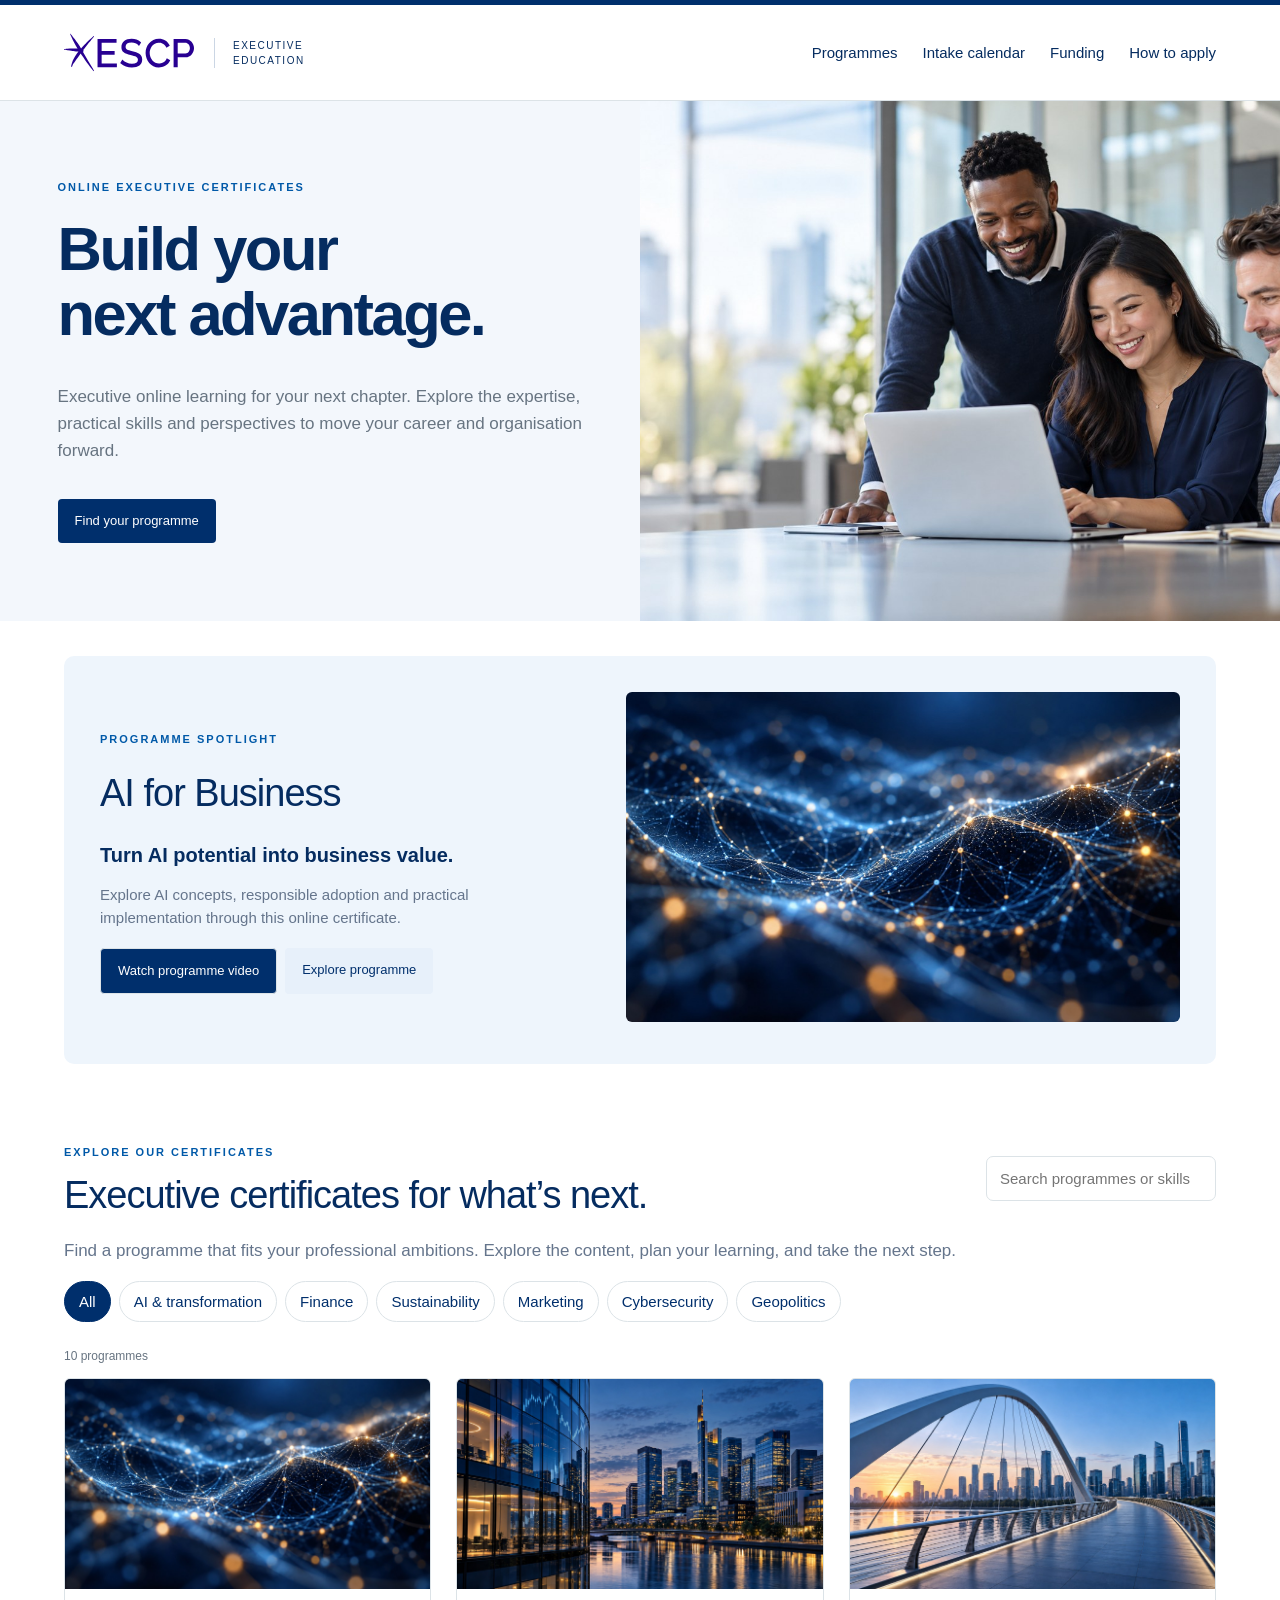
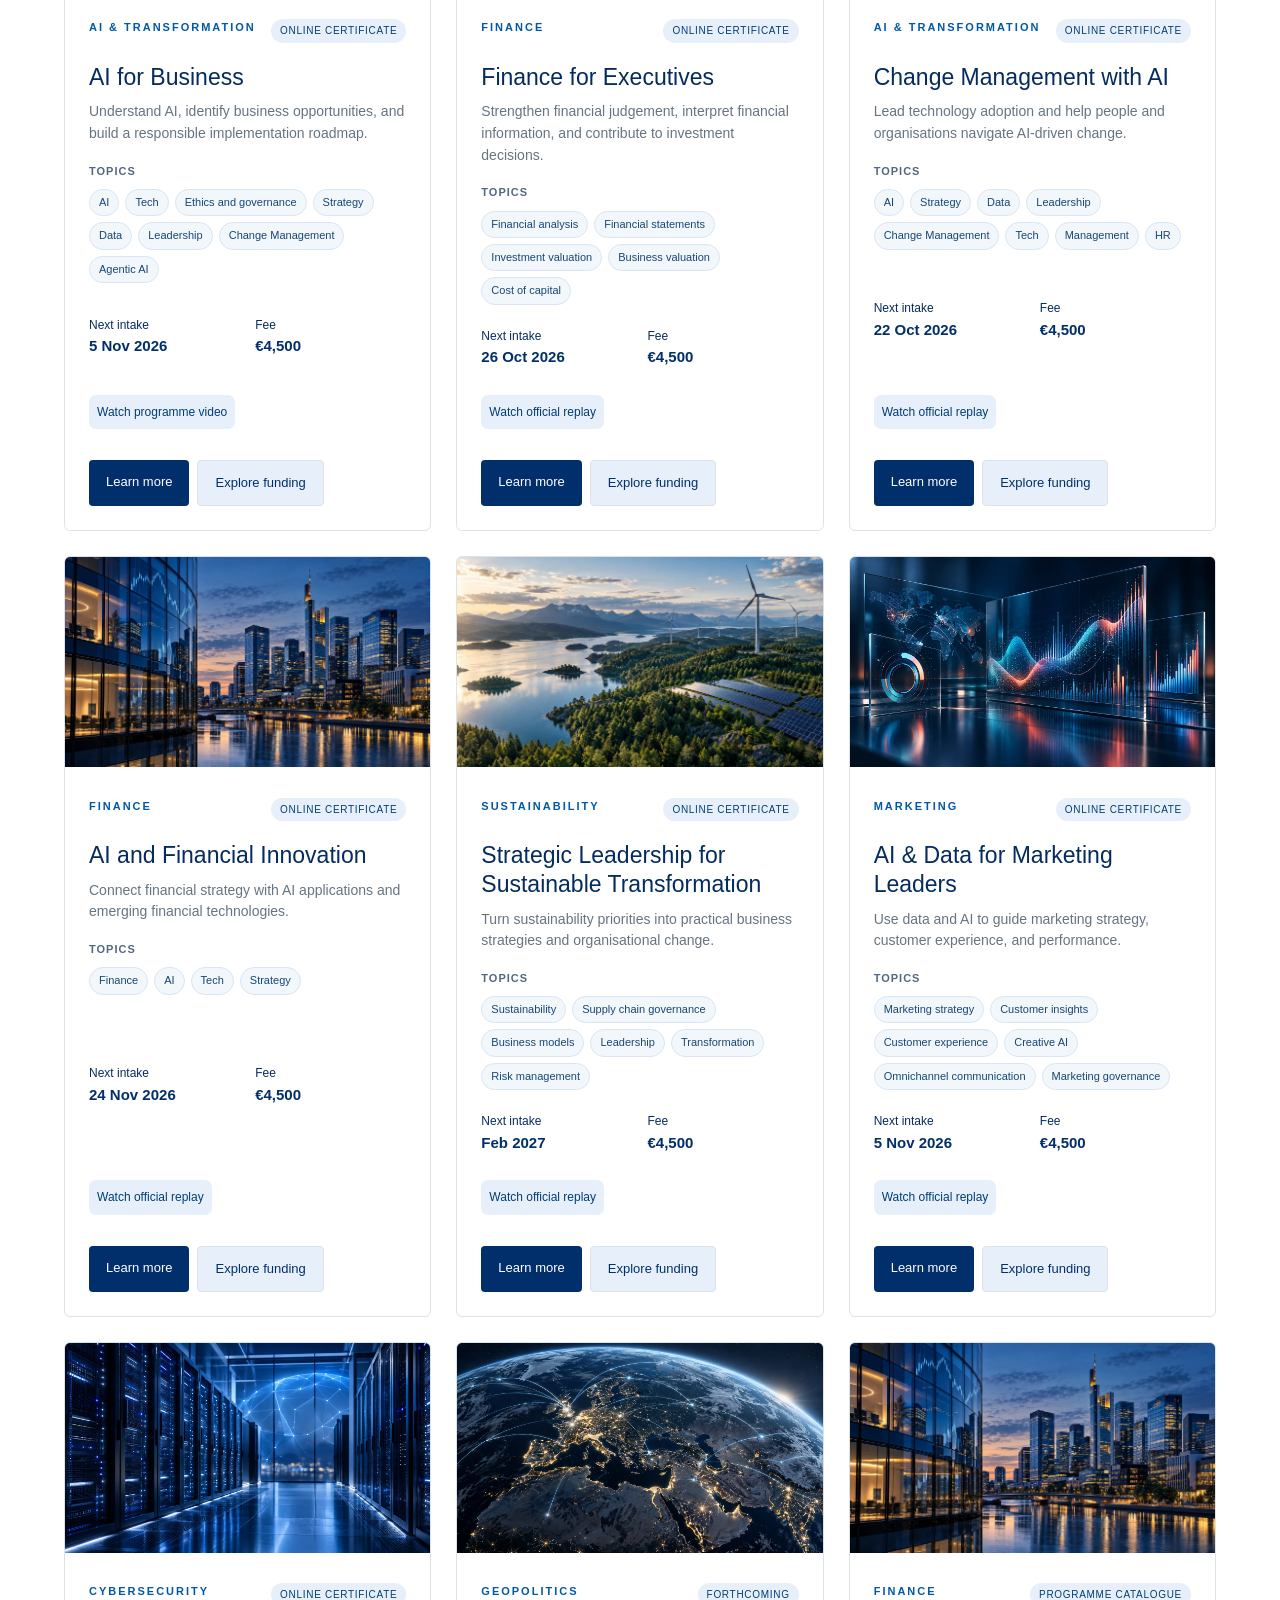
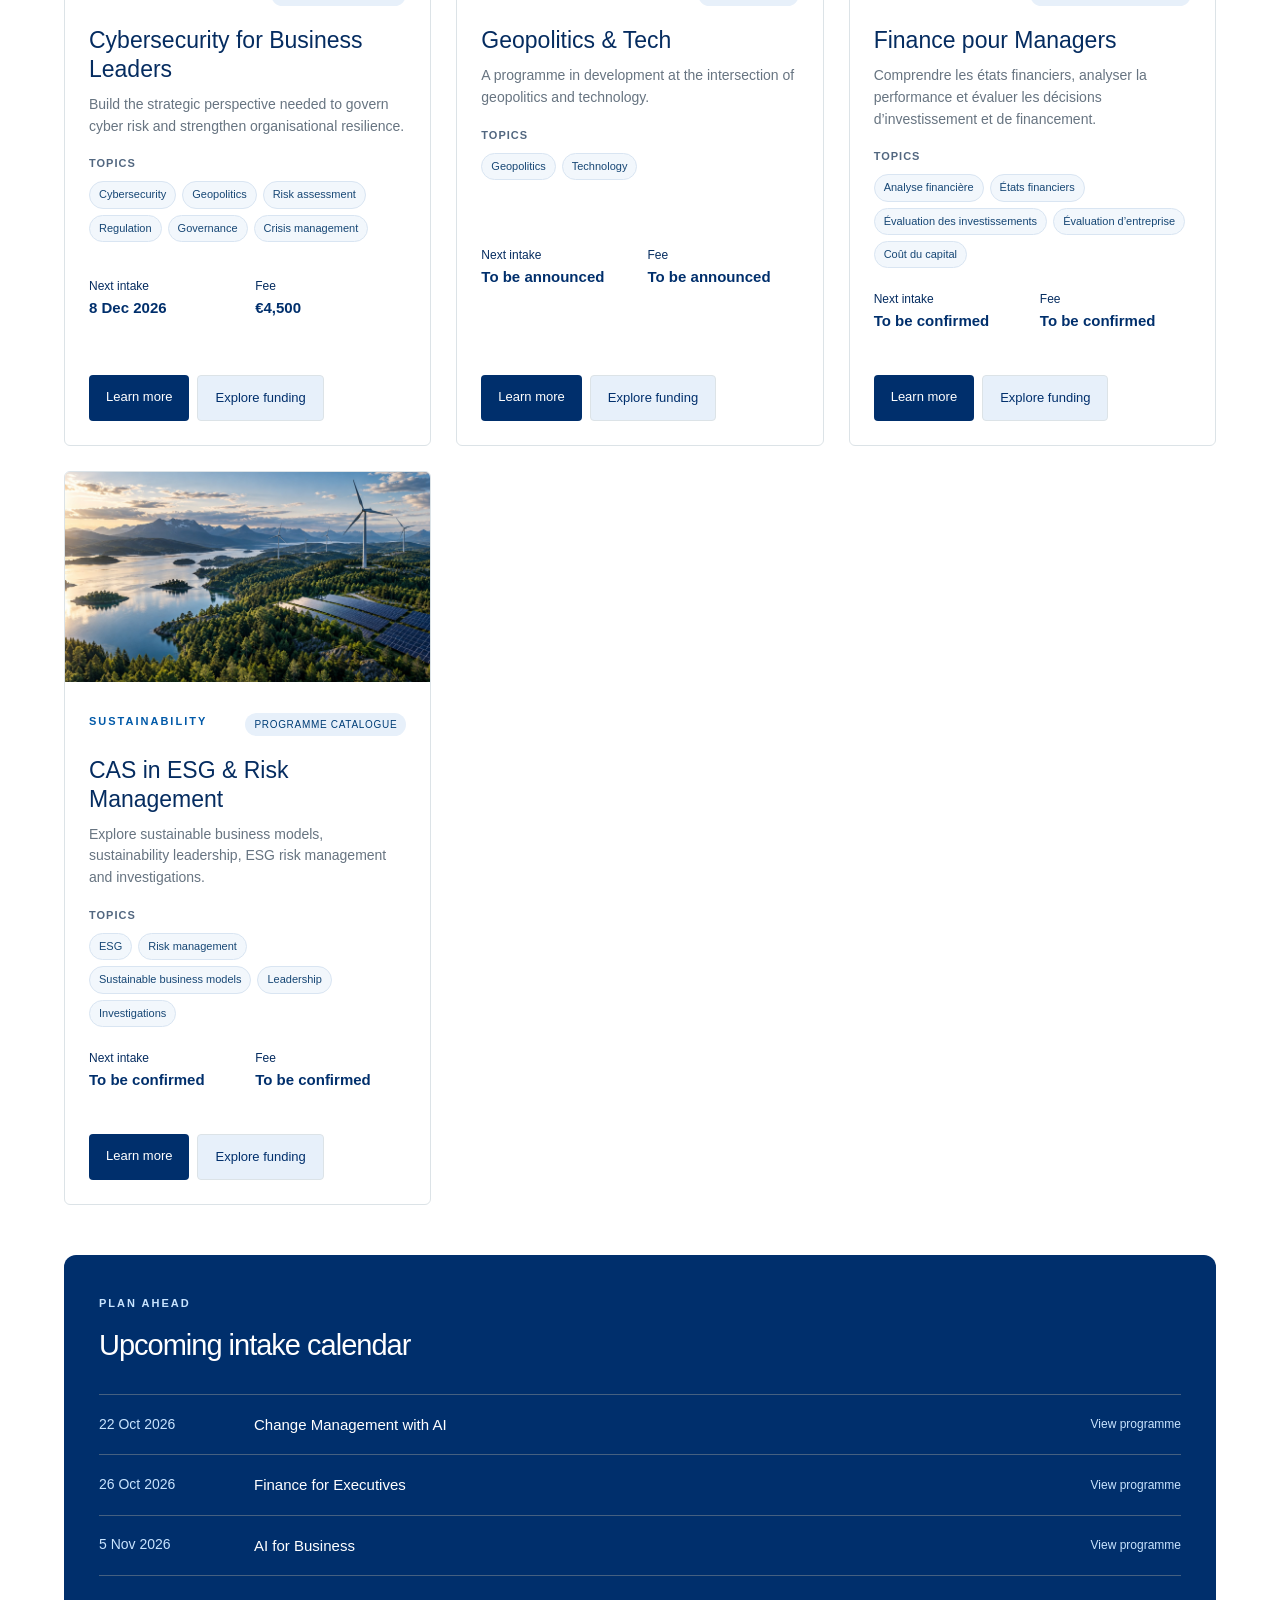
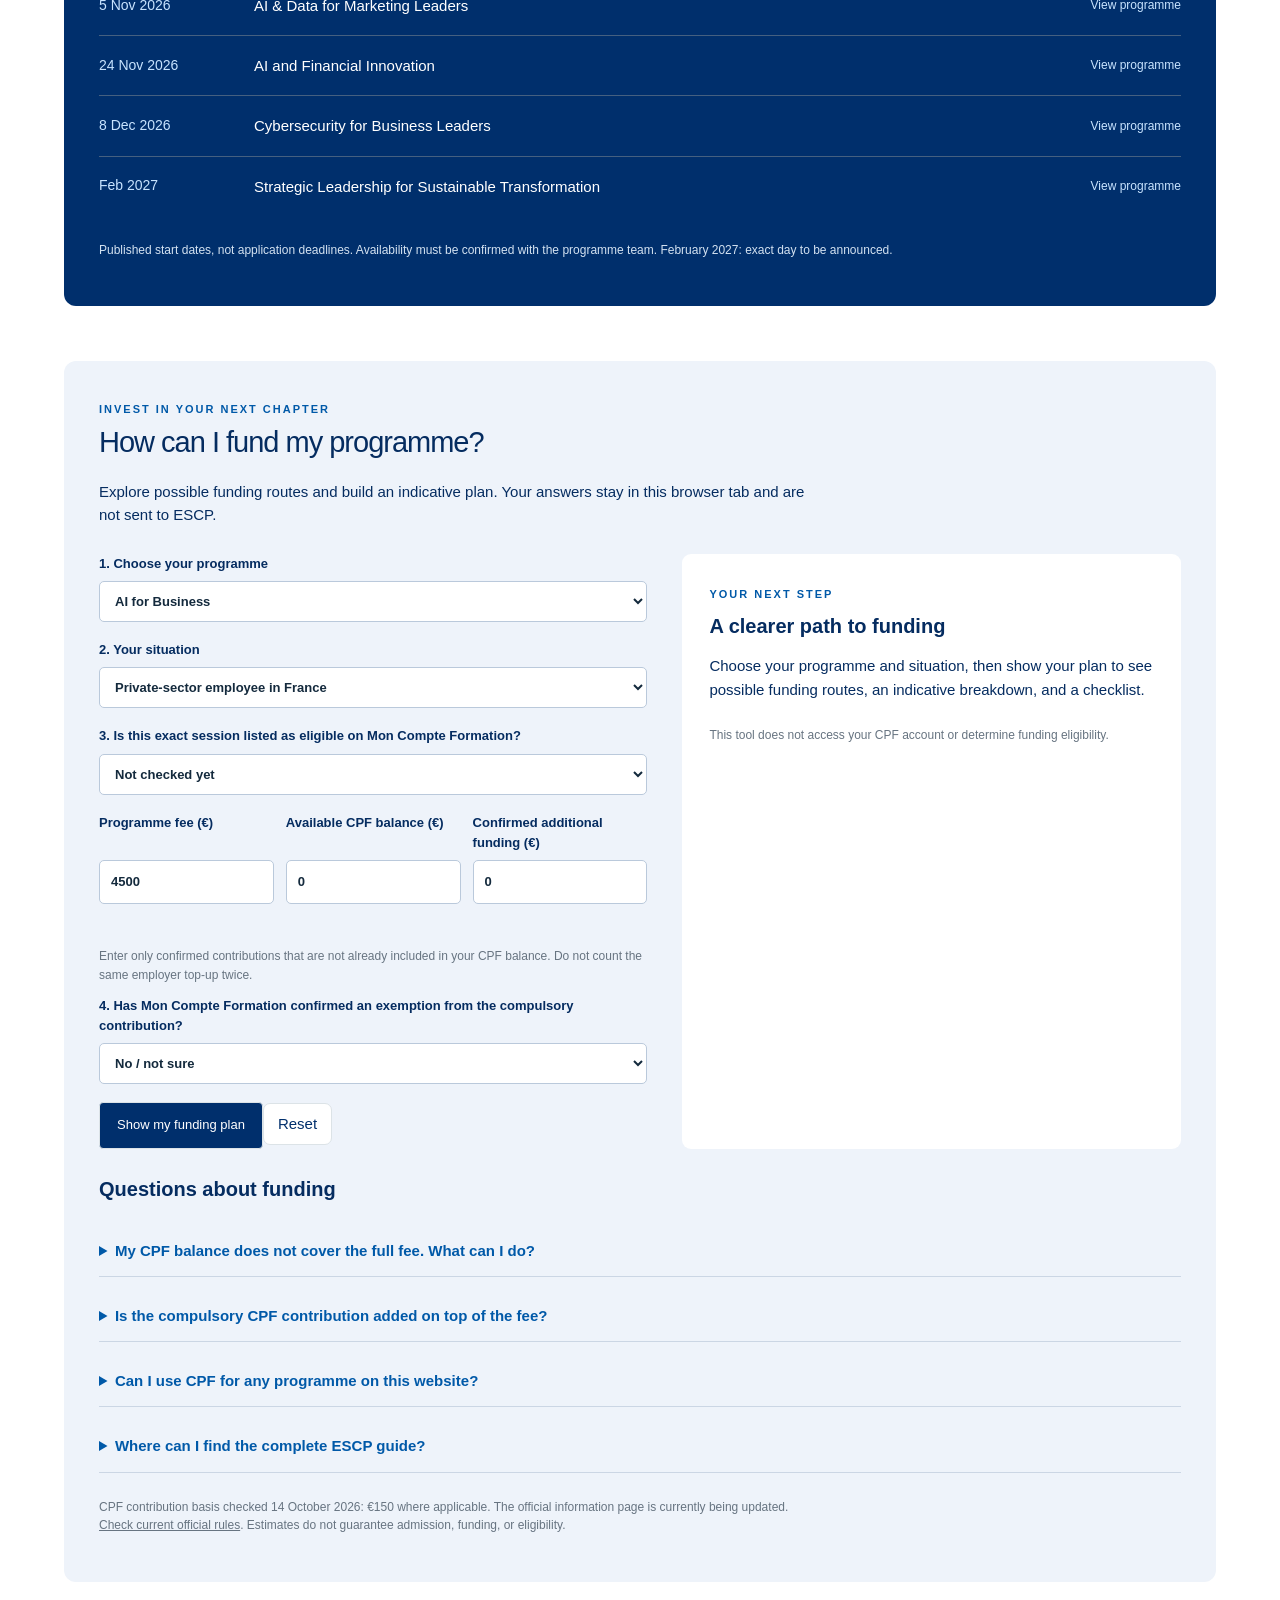
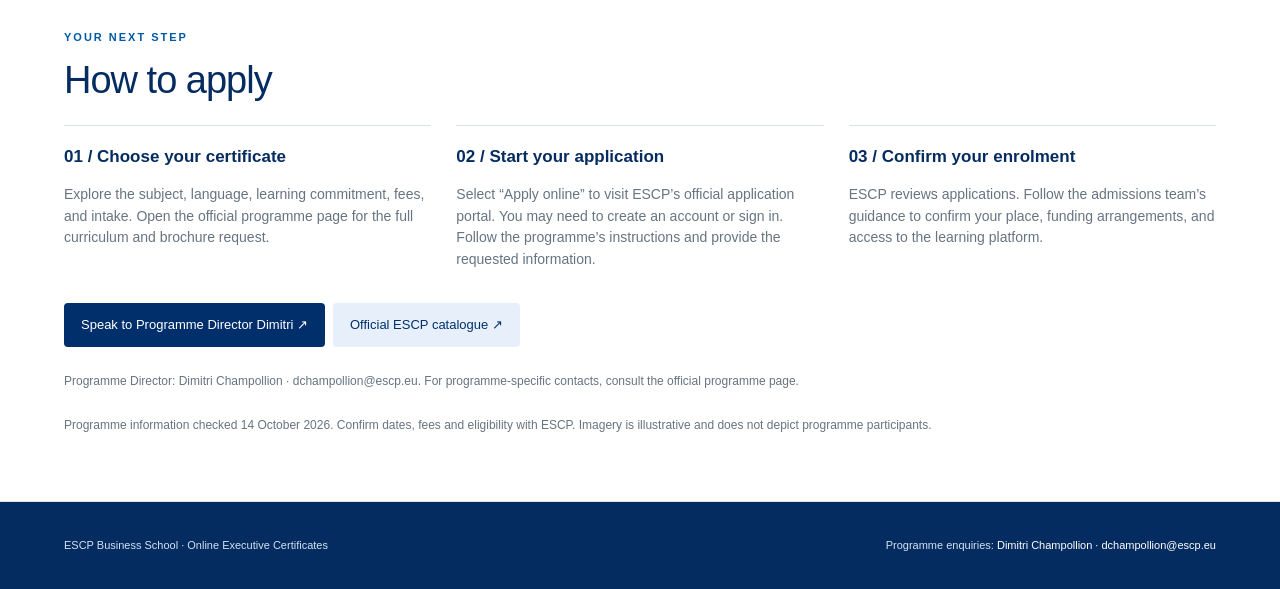
==== index.html @ 8d0dbb3d "Add Finance pour Managers and CAS in ESG & Risk Management to portfolio" ====
<!doctype html><html lang="en"><head><meta charset="utf-8"><meta name="viewport" content="width=device-width,initial-scale=1"><title>ESCP | Online Executive Certificates</title><style>
:root{--ink:#142a3d;--muted:#677481;--line:#dce3e7;--paper:#f5f6f3;--teal:#006f73;--lime:#d8eea1}*{box-sizing:border-box}body{margin:0;background:var(--paper);color:var(--ink);font:15px/1.55 Arial,sans-serif}button,input{font:inherit}header{padding:23px 5%;display:flex;align-items:center;justify-content:space-between;border-bottom:1px solid var(--line);background:#fff} .brand{font-weight:800;font-size:21px;letter-spacing:-1px}.brand span{font-size:11px;display:block;letter-spacing:2px;font-weight:500}nav{display:flex;gap:25px}a{color:inherit;text-decoration:none}nav a:hover{text-decoration:underline}.private{font-size:11px;border:1px solid var(--line);border-radius:30px;padding:7px 13px}main{max-width:1380px;margin:auto;padding:50px 5%}.eyebrow{text-transform:uppercase;letter-spacing:2px;font-size:11px;font-weight:bold;color:var(--teal)}.hero{display:grid;grid-template-columns:1.6fr 1fr;gap:70px;align-items:end}h1{font-size:clamp(40px,5vw,68px);line-height:1.06;letter-spacing:-3px;font-weight:500;margin:20px 0}h1 em{font-family:Georgia,serif;color:var(--teal)}.intro{color:var(--muted);max-width:540px;font-size:17px}.focus{border-left:3px solid var(--teal);padding:6px 0 6px 24px}.focus h3{font-size:23px;margin:8px 0;font-weight:500}.focus p{color:var(--muted)}.stats{display:grid;grid-template-columns:repeat(4,1fr);border-top:1px solid var(--line);border-bottom:1px solid var(--line);margin:40px 0}.stat{padding:21px;border-right:1px solid var(--line)}.stat:last-child{border:0}.stat b{font-size:29px;font-weight:500;display:block}.stat span{font-size:12px;color:var(--muted)}.sectiontop{display:flex;justify-content:space-between;align-items:center;gap:18px;margin:42px 0 20px}h2{font-size:29px;letter-spacing:-1px;font-weight:500;margin:0}.tools{display:flex;gap:8px;flex-wrap:wrap}button{cursor:pointer;border:1px solid var(--line);background:white;color:var(--ink);padding:8px 14px;border-radius:7px}button.active{background:var(--ink);color:white;border-color:var(--ink)}input{border:1px solid var(--line);padding:10px 13px;border-radius:7px;background:white;width:230px}.grid{display:grid;grid-template-columns:repeat(3,1fr);gap:17px}.card{background:white;border:1px solid var(--line);padding:25px;display:flex;flex-direction:column;min-height:300px;border-radius:10px;transition:transform .2s}.card:hover{transform:translateY(-3px)}.cardtop{display:flex;justify-content:space-between;gap:10px;align-items:center}.num{font:italic 23px Georgia;color:#89999f}.tag{font-size:10px;text-transform:uppercase;letter-spacing:.7px;padding:4px 9px;border-radius:20px;background:#e5f2ed;color:#24654a}.tag.explore{background:#f3eedc;color:#7f6526}h3{font-size:20px;line-height:1.25;margin:20px 0 10px}.card p{font-size:14px;color:var(--muted);margin:0 0 18px}.meta{margin-top:auto;padding-top:15px;border-top:1px solid #edf0f2;font-size:11px;color:var(--muted)}.detail{padding-top:14px;font-size:13px;color:var(--ink)}details summary{cursor:pointer;font-size:12px;color:var(--teal);margin-top:13px} .roadmap{background:var(--ink);color:white;border-radius:12px;padding:35px;margin-top:50px}.roadmap .eyebrow{color:var(--lime)}.roadmap h2{margin:10px 0 26px}.months{display:grid;grid-template-columns:repeat(6,1fr);gap:18px}.month{border-top:2px solid #435667;padding-top:14px}.month.current{border-color:var(--lime)}.month b{font-size:17px}.month p{font-size:12px;color:#c7d1da}.month small{font-size:10px;color:var(--lime);text-transform:uppercase}.objectives{display:grid;grid-template-columns:repeat(3,1fr);gap:25px;margin-top:22px}.objective{border-top:1px solid var(--line);padding-top:18px}.objective b{font-size:17px}.objective p{color:var(--muted);font-size:14px}.note{color:var(--muted);font-size:12px;margin-top:25px}footer{padding:22px 5%;border-top:1px solid var(--line);display:flex;justify-content:space-between;font-size:11px;color:var(--muted)}.empty{padding:30px;color:var(--muted)}@media(max-width:900px){.grid{grid-template-columns:repeat(2,1fr)}.hero{gap:30px}.months{grid-template-columns:repeat(3,1fr)}.sectiontop{align-items:start;flex-direction:column}}@media(max-width:600px){main{padding-top:30px}.hero,.grid,.objectives{grid-template-columns:1fr}.hero{gap:20px}h1{letter-spacing:-2px}.stats{grid-template-columns:repeat(2,1fr)}.stat{border-bottom:1px solid var(--line)}.months{grid-template-columns:repeat(2,1fr)}nav{gap:12px;font-size:12px}.private{display:none}.roadmap{padding:23px}footer{gap:20px}}

:root{--ink:#122d50;--teal:#7252a2;--lime:#f8bb66;--paper:#f7f6f3}.hero{grid-template-columns:1.5fr 1fr}.focus{background:#eee8f4;border:0;border-radius:12px;padding:28px}.cta{display:inline-block;background:var(--ink);color:white;padding:10px 15px;border-radius:6px;font-size:13px}.cta.secondary{background:#f0edf5;color:var(--ink)}.actions{display:flex;gap:8px;margin-top:18px;flex-wrap:wrap}.card{min-height:420px}.facts{display:grid;grid-template-columns:1fr 1fr;gap:9px;margin:6px 0 18px;font-size:12px}.facts strong{display:block;font-size:15px;color:var(--ink)}.comparelabel{font-size:12px;color:var(--muted);margin-top:15px;display:flex;align-items:center;gap:7px}.comparelabel input{width:auto}.calendar{display:grid;gap:0}.event{display:grid;grid-template-columns:140px 1fr auto;gap:15px;padding:18px 0;border-top:1px solid #456080;align-items:center}.event a{font-size:12px;color:var(--lime)}.event time{font-size:14px;color:var(--lime)}.tablewrap{overflow:auto}table{width:100%;border-collapse:collapse;background:white;font-size:13px}td,th{text-align:left;vertical-align:top;padding:16px;border:1px solid var(--line);min-width:130px}th{background:#eee8f4}dialog{border:0;border-radius:14px;max-width:650px;width:90%;padding:32px;color:var(--ink)}dialog::backdrop{background:#122d5088}.close{float:right}.detailtitle{font-size:29px} .steps{counter-reset:step}.objective b{display:block} .notice{background:#fff3db;padding:13px 18px;font-size:12px;border-radius:7px;margin-top:22px} @media(max-width:600px){.hero{grid-template-columns:1fr}.event{grid-template-columns:95px 1fr}.event a{grid-column:2}.card{min-height:0}} 

:root{--ink:#002f6c;--teal:#0059a8;--lime:#c8e4ff;--paper:#f6f8fb}header{border-top:5px solid #002f6c}.brand{display:flex;align-items:center;gap:20px}.brand span{max-width:110px;font-size:10px;line-height:1.5;letter-spacing:1.5px;border-left:1px solid #cbd6e4;padding-left:18px}.escp-logo{width:130px;height:55px;display:block}h1 em{color:#0059a8}.focus{background:#e7f0fa}.cta.secondary,th{background:#e7f0fa}.tag{background:#e7f0fa;color:#003e77}.video-button{background:#e7f0fa;border:0;text-align:left;color:#003e77;font-weight:bold;margin-bottom:18px;padding:13px}.video-frame{aspect-ratio:16/9;margin-top:22px}.video-frame iframe{width:100%;height:100%;border:0}button:focus-visible,a:focus-visible{outline:3px solid #4386d5;outline-offset:3px}@media(max-width:600px){header{flex-wrap:wrap;gap:16px}.brand{gap:10px}.escp-logo{width:100px}.brand span{padding-left:10px}}
 .funding{margin-top:55px;padding:35px;background:#eef3fa;border-radius:12px}.funding>p{max-width:720px}.fund-layout{display:grid;grid-template-columns:1.1fr 1fr;gap:35px;margin:28px 0}.funding label{display:block;font-size:13px;font-weight:bold;margin-bottom:18px}.funding select,.funding input{width:100%;display:block;padding:11px;margin-top:7px;border:1px solid #bac9db;border-radius:5px;background:white;color:#142a3d;font:inherit}.fundnumbers label{display:flex;flex-direction:column;justify-content:space-between}.fundnumbers{display:grid;grid-template-columns:repeat(3,1fr);gap:12px}.fundresult{background:white;padding:27px;border-radius:9px}.fundresult h3{margin-top:10px}.fundrow{display:flex;justify-content:space-between;padding:10px 0;border-bottom:1px solid #dce3e7;gap:15px}.fundrow.total{font-size:20px;color:#002f6c}.fundcheck{display:flex!important;gap:10px;align-items:flex-start;font-weight:normal!important}.fundcheck input{width:18px;margin-top:4px;flex-shrink:0}.funding details{padding:14px 0;border-bottom:1px solid #cbd6e4}.funding details summary{font-size:15px;font-weight:bold}.funding details p{max-width:750px}.fundwarning{padding:14px;background:#fff4dc;border-radius:5px;font-size:13px}@media(max-width:800px){.fund-layout{grid-template-columns:1fr}.fundnumbers{grid-template-columns:1fr}.funding{padding:22px}nav{flex-wrap:wrap}}@media print{header,.hero,.stats,#portfolio,#timeline,#register,footer,.funding form,.funding details,.funding>p{display:none}.fund-layout{display:block}.funding{padding:0;background:white}.fundresult{padding:0}}

body{background:white;color:#052c60;font-family:Arial,sans-serif}main{max-width:1400px;padding:0 5% 55px}header{border-top:0;padding:20px 5%;min-height:90px}h1,h2,h3{font-family:Arial,sans-serif}.hero{margin:0 -5.56%;display:grid;grid-template-columns:1fr 1fr;gap:0;min-height:520px;background:#f3f7fc;align-items:stretch}.herocopy{padding:70px 9%;display:flex;flex-direction:column;justify-content:center}.hero h1{font-size:clamp(44px,4.8vw,70px);letter-spacing:-2.5px;font-weight:600;line-height:1.06}.hero h1 em{font-family:inherit;font-style:normal;color:inherit}.hero-image{width:100%;height:100%;max-height:600px;object-fit:cover}.intro{font-size:17px;line-height:1.6}.spotlight{display:grid;grid-template-columns:1fr 1.15fr;gap:45px;background:#eef5fc;padding:36px;border-radius:10px;margin:35px 0 75px;align-items:center}.spotlight h2{font-size:38px;font-weight:500;margin:15px 0}.spotlight p{max-width:430px;color:#65758c}.spotlight img{width:100%;aspect-ratio:1.68;object-fit:cover;border-radius:6px}.spotlight .video-cover{background:transparent;padding:0;border:0}.spotlight .video-cover:hover{opacity:.9}.sectiontop h2{font-size:38px;line-height:1.15;max-width:700px;margin-top:12px}.grid{gap:25px}.card{padding:0;border-radius:6px;overflow:hidden;min-height:0}.card:hover{transform:translateY(-2px)}.cardimage{width:100%;height:210px;object-fit:cover}.cardbody{padding:24px;display:flex;flex-direction:column;flex:1}.card h3{font-size:23px;font-weight:500}.card .meta{border:0;padding-top:8px}.card .facts{gap:15px}.card .actions{margin-top:17px}.cta{border-radius:4px;font-size:13px;padding:12px 17px}.card .video-button{font-weight:normal;font-size:12px;margin:0 0 14px;padding:8px}.banner{margin:65px -5.56% 0;background:#063769;color:white;display:grid;grid-template-columns:1fr 1fr}.banner>div{padding:55px 10%}.banner h2{font-size:44px;line-height:1.1}.banner img{width:100%;height:100%;object-fit:cover;max-height:370px}.banner p{color:#d4e5f7}.banner .cta{background:white;color:#00356c}.crumbs{font-size:12px;color:#68798c;padding:26px 0}.coursehead{padding:25px 0 40px}.coursehead h1{max-width:1050px;font-size:clamp(38px,4.3vw,62px);letter-spacing:-2px;margin:16px 0}.course-layout{display:grid;grid-template-columns:minmax(0,2fr) minmax(260px,1fr);gap:45px;align-items:start}.coursevisual{width:100%;height:350px;object-fit:cover;border-radius:6px}.enrol{position:sticky;top:20px;padding:28px;border:1px solid #dce3e7;border-top:4px solid #00356c;border-radius:4px;background:#fff}.enrol h3{margin-top:4px}.enrol .cta{display:block;text-align:center;margin:12px 0}.enrol dl{margin:0}.enrol dt{font-size:12px;color:#64748b;margin-top:16px}.enrol dd{margin:3px 0 0;font-size:17px}.course-nav{display:flex;gap:22px;flex-wrap:wrap;padding:22px 0;border-bottom:1px solid #dce3e7;font-size:13px}.course-section{padding:32px 0;border-bottom:1px solid #dce3e7}.course-section h2{font-size:29px;margin:0 0 20px}.course-section p,.course-section li{color:#596b80;line-height:1.7}.course-section details{padding:16px 0;border-bottom:1px solid #e5eaf0}.course-section summary{font-size:16px;font-weight:bold;margin:0;line-height:1.5}.facultynames{display:flex;gap:10px;flex-wrap:wrap}.facultyname{padding:10px 14px;background:#eef5fc;font-size:14px}.fee{font-size:30px;font-weight:600;margin:18px 0}.funding{margin-top:60px}a:hover{text-decoration:underline}.cta:hover{text-decoration:none;opacity:.9}footer{background:#052c60;color:#d3e2f1;padding:35px 5%}footer a{color:white}.empty{padding:25px}.notice{font-size:13px;background:#fff4de;padding:18px;border-radius:5px;color:#655327}.stat{display:none}.stats{display:none}.tools button{border-radius:25px}.cardtop{align-items:start}.tag{white-space:nowrap}.video-frame{margin-bottom:15px}.programintro{color:#65758c;font-size:17px;max-width:900px}.fundnumbers label{display:flex;flex-direction:column;justify-content:space-between}
@media(max-width:850px){.hero{min-height:0}.herocopy{padding:45px 8%}.hero h1{font-size:44px}.course-layout{grid-template-columns:1fr}.enrol{position:static;grid-row:1}.coursevisual{height:270px}.spotlight{gap:24px;padding:25px}.cardimage{height:180px}}@media(max-width:600px){header{gap:15px}.hero,.spotlight,.banner{grid-template-columns:1fr}.hero-image{height:300px}.spotlight{margin:25px 0 45px}.spotlight h2,.sectiontop h2{font-size:30px}.hero h1{font-size:46px}.hero-image{order:2}.herocopy{padding:40px 7%}.banner img{height:230px}.banner h2{font-size:34px}.cardimage{height:210px}.coursehead h1{font-size:38px}.course-layout{gap:25px}.course-nav{gap:15px}.tag{font-size:9px}main{padding-bottom:35px}}
.course-topics{margin:0 0 22px}.topics-label{display:block;font-size:11px;font-weight:bold;letter-spacing:1px;text-transform:uppercase;margin-bottom:9px;color:#526780}.course-topics ul{display:flex;flex-wrap:wrap;gap:6px;list-style:none;padding:0;margin:0}.course-topics li{font-size:11px;line-height:1.4;padding:5px 9px;border:1px solid #d9e5f2;border-radius:14px;background:#f2f7fc;color:#174775}.card .facts{margin-top:auto}</style></head><body><header><a class="brand" href="index.html"><svg class="escp-logo" role="img" aria-label="ESCP" id="Calque_1" data-name="Calque 1" xmlns="http://www.w3.org/2000/svg" viewBox="0 0 990.33 285.51">
  <defs>
    <style>
      .cls-1 {
        fill: #280092;
      }
    
:root{--ink:#002f6c;--teal:#0059a8;--lime:#c8e4ff;--paper:#f6f8fb}header{border-top:5px solid #002f6c}.brand{display:flex;align-items:center;gap:20px}.brand span{max-width:110px;font-size:10px;line-height:1.5;letter-spacing:1.5px;border-left:1px solid #cbd6e4;padding-left:18px}.escp-logo{width:130px;height:55px;display:block}h1 em{color:#0059a8}.focus{background:#e7f0fa}.cta.secondary,th{background:#e7f0fa}.tag{background:#e7f0fa;color:#003e77}.video-button{background:#e7f0fa;border:0;text-align:left;color:#003e77;font-weight:bold;margin-bottom:18px;padding:13px}.video-frame{aspect-ratio:16/9;margin-top:22px}.video-frame iframe{width:100%;height:100%;border:0}button:focus-visible,a:focus-visible{outline:3px solid #4386d5;outline-offset:3px}@media(max-width:600px){header{flex-wrap:wrap;gap:16px}.brand{gap:10px}.escp-logo{width:100px}.brand span{padding-left:10px}}
 .funding{margin-top:55px;padding:35px;background:#eef3fa;border-radius:12px}.funding>p{max-width:720px}.fund-layout{display:grid;grid-template-columns:1.1fr 1fr;gap:35px;margin:28px 0}.funding label{display:block;font-size:13px;font-weight:bold;margin-bottom:18px}.funding select,.funding input{width:100%;display:block;padding:11px;margin-top:7px;border:1px solid #bac9db;border-radius:5px;background:white;color:#142a3d;font:inherit}.fundnumbers label{display:flex;flex-direction:column;justify-content:space-between}.fundnumbers{display:grid;grid-template-columns:repeat(3,1fr);gap:12px}.fundresult{background:white;padding:27px;border-radius:9px}.fundresult h3{margin-top:10px}.fundrow{display:flex;justify-content:space-between;padding:10px 0;border-bottom:1px solid #dce3e7;gap:15px}.fundrow.total{font-size:20px;color:#002f6c}.fundcheck{display:flex!important;gap:10px;align-items:flex-start;font-weight:normal!important}.fundcheck input{width:18px;margin-top:4px;flex-shrink:0}.funding details{padding:14px 0;border-bottom:1px solid #cbd6e4}.funding details summary{font-size:15px;font-weight:bold}.funding details p{max-width:750px}.fundwarning{padding:14px;background:#fff4dc;border-radius:5px;font-size:13px}@media(max-width:800px){.fund-layout{grid-template-columns:1fr}.fundnumbers{grid-template-columns:1fr}.funding{padding:22px}nav{flex-wrap:wrap}}@media print{header,.hero,.stats,#portfolio,#timeline,#register,footer,.funding form,.funding details,.funding>p{display:none}.fund-layout{display:block}.funding{padding:0;background:white}.fundresult{padding:0}}
</style>
  </defs>
  <polygon class="cls-1" points="286.74 159.13 385.76 159.13 385.76 130.77 286.74 130.77 286.74 68.45 400.31 68.45 400.31 39.23 255.49 39.23 255.49 254.99 402.88 254.99 402.88 225.77 286.74 225.77 286.74 159.13"/>
  <path class="cls-1" d="M521.15,132.92c-40.12-8.86-51.79-14.34-51.79-33.59,0-21.44,15.38-32.31,45.72-32.31,21.32,0,39.96,7.28,51.14,19.96l5.07,5.76,16.11-26.77-3.54-3.14c-18.67-16.61-41.72-25.02-68.5-25.02-48.01,0-77.84,24.68-77.84,64.41,0,35.96,24.31,48.4,69.16,58.8,39.97,9.15,56.68,16.29,56.68,36.77s-15.38,29.72-45.72,29.72-55.85-13.65-67.81-26.42l-5.05-5.39-16.34,26.86,3.63,3.16c23.71,20.59,52.31,31.03,85,31.03,50.01,0,78.69-22.22,78.69-60.96,0-42.84-35.3-54.17-74.63-62.84h.02Z"/>
  <path class="cls-1" d="M780.55,192.4c-12.46,25.69-38.73,34.81-57.43,34.81-38.08,0-70.27-36.81-70.27-80.38,0-38.41,24.32-79.23,69.42-79.23,11.76,0,40.66,3.23,55.14,33.08l2.73,5.64,25.27-15.76-2.15-4.6c-14.04-29.98-43.9-47.87-79.86-47.87-63.72,0-101.79,54.7-101.79,107.59s40.33,111.04,100.37,111.04c31.53,0,70.98-17.49,85.36-50.92l2.09-4.88-26.34-13.75-2.54,5.22Z"/>
  <path class="cls-1" d="M866.21,68.36h57.43c19.55,0,35.45,18.24,35.45,40.66,0,19.99-11.82,41.24-33.74,41.24h-59.14v-81.89h0ZM924.49,39.14h-89.53v215.75h31.25v-75.42h60c39.61,0,64.13-36.57,64.13-70.46s-27.04-69.88-65.85-69.88Z"/>
  <path class="cls-1" d="M219.39,264.53c-25.55-40.41-51.27-85.07-75.49-127.48,1.39-.14,2.67-.8,3.68-1.93,1.44-1.61,1.82-3.72,1.64-5.89-.16-2.03-1.29-3.64-3.53-4.89,2.63-2.91,6.23-6.93,6.23-6.93,5.91-6.07,10.85-13.26,15.63-20.21,1.73-2.52,15.74-20.59,15.74-20.59l.11-.11c2.72-3.26,5.87-7.11,9.28-11.25,11.67-14.22,26.86-33.53,34.44-42.85,1.79-2.24,1.97-3.79,1.06-4.75-.73-.71-2.76-.69-4.48,1.17-9.63,9.75-21.68,19.23-32.15,29.09-5.27,4.96-22.19,22.68-25.47,25.65-5.98,5.43-10.39,11.31-15.62,16.75-6.99,7.29-14.53,14.11-20.56,21.03-3.28-5.39-10.43-17.68-13.57-22.22-2.81-4.06-9.13-13.94-11.01-16.32-4.82-6.09-17.49-23.14-18.75-24.82,0,0-4.7-6.73-6.92-9.34,0,0-23.98-30.27-29.04-36.45-1.26-1.63-2.34-2.73-3.69-1.92-1.24.94-1.04,2.22-.14,4.12.57,1.11,18.43,39.18,18.43,39.18,2.7,5.65,17.03,32.33,19.82,37.5,4.13,7.66,8.41,15.59,13.24,23.07,2.12,3.25,4.41,6.44,6.68,9.59-1.48.02-20.09-.43-23.58-.51-3.09-.07-8.47-.22-11.43-.3-6.49-.17-14.48.3-26.02.3l-18.95.56c-1.83,0-15.92,1.51-18.65,1.96-.9.15-2.09.48-2.76.58-1.66.27-3.22.89-3.53,2.38-.38,2.06,3.53,1.98,4.47,2.35,8.89,1.89,21.7,3.64,23.65,3.92q13.8,1.96,37.45,5.88c2.68.44,28.39,4.1,31.46,4.46,3.08.36,10.12-.05,13.08.34-14.07,17.35-27.47,38.29-38.11,58.02-8.57,15.89-12.63,33.27-16.54,49.03-.78,3.1-2.49,9.14,1.48,9.63,3.88.48,6.26-6.52,6.26-6.52,4.79-13.72,15.1-25.71,23.08-37.53.88-1.3,14.57-20.66,24.7-34.17,1.29-1.87,14.86-23.1,16.11-24.42,3.67,4.45,7.76,13.43,11.51,18.77,7.27,10.35,14.7,19.41,21.47,31.65,15.56,23.98,53.61,69.57,60.74,79.56.98,1.37,2.26,3.06,4.21,4.47,1.15.83,2.48,1.72,3.4,1.22,1.75-.96.61-2.53-.04-4.2-.38-.98-.84-1.93-1.36-2.85l-4.91-8.82c-.82-1.71-1.74-3.36-2.75-4.97Z"/>
</svg><span>EXECUTIVE EDUCATION</span></a><nav><a href="index.html#portfolio">Programmes</a><a href="index.html#timeline">Intake calendar</a><a href="index.html#funding">Funding</a><a href="index.html#register">How to apply</a></nav></header><main><section class="hero"><div class="herocopy"><span class="eyebrow">Online executive certificates</span><h1>Build your<br>next advantage.</h1><p class="intro">Executive online learning for your next chapter. Explore the expertise, practical skills and perspectives to move your career and organisation forward.</p><div class="actions"><a class="cta" href="#portfolio">Find your programme</a></div></div><img class="hero-image" src="assets/hero.jpg" alt="Illustrative image of professionals learning together"></section><section class="spotlight"><div><span class="eyebrow">Programme spotlight</span><h2>AI for Business</h2><h3>Turn AI potential into business value.</h3><p>Explore AI concepts, responsible adoption and practical implementation through this online certificate.</p><div class="actions"><button class="cta" onclick="playVideo(0)">Watch programme video</button><a class="cta secondary" href="artificial-intelligence-business-certificate.html">Explore programme</a></div></div><button class="video-cover" onclick="playVideo(0)" aria-label="Watch AI for Business programme video"><img src="assets/ai.jpg" alt="Abstract AI data network"></button></section><section id="portfolio"><div class="sectiontop"><div><span class="eyebrow">Explore our certificates</span><h2>Executive certificates for what’s next.</h2></div><input id="search" aria-label="Search programmes" placeholder="Search programmes or skills"></div><p class="programintro">Find a programme that fits your professional ambitions. Explore the content, plan your learning, and take the next step.</p><div class="tools" id="filters"></div><p id="count" class="note" aria-live="polite"></p><div class="grid" id="projects"></div></section><section class="roadmap" id="timeline"><span class="eyebrow">Plan ahead</span><h2>Upcoming intake calendar</h2><div class="calendar" id="calendar"></div><p class="note" style="color:#d3e2f1">Published start dates, not application deadlines. Availability must be confirmed with the programme team. February 2027: exact day to be announced.</p></section><section id="funding" class="funding"><span class="eyebrow">Invest in your next chapter</span><h2>How can I fund my programme?</h2><p>Explore possible funding routes and build an indicative plan. Your answers stay in this browser tab and are not sent to ESCP.</p><div class="fund-layout"><form id="fundform"><label>1. Choose your programme<select id="fundprogramme"></select></label><label>2. Your situation<select id="fundstatus"><option value="employee">Private-sector employee in France</option><option value="jobseeker">Registered jobseeker in France</option><option value="independent">Self-employed in France</option><option value="public">Public-sector employee</option><option value="other">Other / based outside France</option></select></label><label>3. Is this exact session listed as eligible on Mon Compte Formation?<select id="fundeligible"><option value="unknown">Not checked yet</option><option value="yes">Yes, I verified the exact session</option><option value="no">No</option></select></label><div class="fundnumbers"><label>Programme fee (€)<input id="fundfee" type="number" min="0" step="0.01" value="4500" required></label><label>Available CPF balance (€)<input id="fundcpf" type="number" min="0" step="0.01" value="0" required></label><label>Confirmed additional funding (€)<input id="fundextra" type="number" min="0" step="0.01" value="0" required></label></div><p class="note">Enter only confirmed contributions that are not already included in your CPF balance. Do not count the same employer top-up twice.</p><label>4. Has Mon Compte Formation confirmed an exemption from the compulsory contribution?<select id="fundexempt"><option value="no">No / not sure</option><option value="yes">Yes, confirmed</option></select></label><button class="cta" type="submit">Show my funding plan</button><button type="reset">Reset</button></form><div id="fundresult" class="fundresult" aria-live="polite"><span class="eyebrow">Your next step</span><h3>A clearer path to funding</h3><p>Choose your programme and situation, then show your plan to see possible funding routes, an indicative breakdown, and a checklist.</p><p class="note">This tool does not access your CPF account or determine funding eligibility.</p></div></div><h3>Questions about funding</h3><details><summary>My CPF balance does not cover the full fee. What can I do?</summary><p>Explore a confirmed employer contribution, other support appropriate to your situation, or personal payment. An additional contribution is not guaranteed and must be approved by the relevant funder.</p></details><details><summary>Is the compulsory CPF contribution added on top of the fee?</summary><p>No. Where applicable, the €150 contribution is included in the amount you pay, not added twice. If your existing shortfall is already above €150, it is not an additional €150 charge. The official platform confirms your final amount and any exemption.</p></details><details><summary>Can I use CPF for any programme on this website?</summary><p>Check the exact programme, certification, and session on Mon Compte Formation. A listing on this catalogue does not itself establish CPF eligibility. Public-sector CPF arrangements follow a different process.</p></details><details><summary>Where can I find the complete ESCP guide?</summary><p>The original guide describes a wider range of funding routes. It contains older information, including the former CPF contribution discussion. Confirm current rules and programme-specific support before relying on it.</p><a id="fundpdf" class="cta secondary" download="ESCP-funding-guide-original.pdf">Download original guide (French)</a></details><p class="note">CPF contribution basis checked 14 October 2026: €150 where applicable. The official information page is currently being updated. <a href="https://www.moncompteformation.gouv.fr/espace-public/une-participation-financiere-pourquoi-et-comment" target="_blank" rel="noopener"><u>Check current official rules</u></a>. Estimates do not guarantee admission, funding, or eligibility.</p></section><section id="register"><div class="sectiontop"><div><span class="eyebrow">Your next step</span><h2>How to apply</h2></div></div><div class="objectives"><div class="objective"><b>01 / Choose your certificate</b><p>Explore the subject, language, learning commitment, fees, and intake. Open the official programme page for the full curriculum and brochure request.</p></div><div class="objective"><b>02 / Start your application</b><p>Select “Apply online” to visit ESCP’s official application portal. You may need to create an account or sign in. Follow the programme’s instructions and provide the requested information.</p></div><div class="objective"><b>03 / Confirm your enrolment</b><p>ESCP reviews applications. Follow the admissions team’s guidance to confirm your place, funding arrangements, and access to the learning platform.</p></div></div><div class="actions"><a class="cta" href="mailto:dchampollion@escp.eu?subject=Online%20Executive%20Certificates%20enquiry">Speak to Programme Director Dimitri ↗</a><a class="cta secondary" href="https://escp.eu/executive-education/programmes/certificate-short-programmes" target="_blank" rel="noopener">Official ESCP catalogue ↗</a></div><p class="note">Programme Director: Dimitri Champollion · dchampollion@escp.eu. For programme-specific contacts, consult the official programme page.</p></section><p class="note">Programme information checked 14 October 2026. Confirm dates, fees and eligibility with ESCP. Imagery is illustrative and does not depict programme participants.</p></main><footer><div>ESCP Business School · Online Executive Certificates</div><div>Programme enquiries: <a href="mailto:dchampollion@escp.eu">Dimitri Champollion · dchampollion@escp.eu</a></div></footer><dialog id="modal"><button class="close" id="close">Close</button><div id="modalbody"></div></dialog><script>const data=[["AI for Business", "AI & transformation", "5 Nov 2026", "2026-11-05", "72 hours", "English", "Understand AI, identify business opportunities, and build a responsible implementation roadmap.", "artificial-intelligence-business-certificate", "6824a8dc40f1b31d6e028f21", "Executives, managers and professionals exploring AI-led transformation.", "AI value creation; core technologies; governance and ethics; AI project roadmaps; generative and agentic AI; monitoring change."], ["Finance for Executives", "Finance", "26 Oct 2026", "2026-10-26", "70 hours", "English / French", "Strengthen financial judgement, interpret financial information, and contribute to investment decisions.", "finance-executives", "687ed5206ab72813c16347e3", "Professionals seeking greater confidence in corporate finance.", "Financial performance, financial statements, investment decisions, financing and value creation."], ["Change Management with AI", "AI & transformation", "22 Oct 2026", "2026-10-22", "60 hours", "English", "Lead technology adoption and help people and organisations navigate AI-driven change.", "change-management-with-ai", "687ed62d6ab72813c1634b5a", "Functional managers, business unit leaders and transformation consultants.", "Initiating change; emerging technologies; uncertainty; AI roadmaps; overcoming resistance."], ["AI and Financial Innovation", "Finance", "24 Nov 2026", "2026-11-24", "60 hours", "English", "Connect financial strategy with AI applications and emerging financial technologies.", "financial-innovation-ai", "688c449c6ab728b9772b037b", "Banking, asset management, fintech and corporate finance professionals.", "Financial business models, AI decision-making, fintech, decentralised finance and practical AI projects."], ["Strategic Leadership for Sustainable Transformation", "Sustainability", "Feb 2027", "2027-02-01", "60 hours", "English", "Turn sustainability priorities into practical business strategies and organisational change.", "strategic-leadership-sustainable-transformation", "68a433ab5d69356dd75efb94", "Strategy, innovation and sustainability leaders, managers and consultants.", "Supply chain governance; sustainable business models; leadership; transformation management; risk."], ["AI & Data for Marketing Leaders", "Marketing", "5 Nov 2026", "2026-11-05", "See programme page", "English", "Use data and AI to guide marketing strategy, customer experience, and performance.", "certificate-ai-data-marketing-leaders", "691c9e423b5d002723d7b963", "Marketing, product, communication, digital and CRM professionals.", "Marketing strategy, customer intelligence, AI-enhanced journeys, omnichannel communication, performance and governance."], ["Cybersecurity for Business Leaders", "Cybersecurity", "8 Dec 2026", "2026-12-08", "60 hours", "English", "Build the strategic perspective needed to govern cyber risk and strengthen organisational resilience.", "cybersecurity-for-business-leaders", "", "Executives and senior decision-makers responsible for digital resilience.", "Geopolitics; threat analysis; regulation; risk protection and governance; cyber crisis decisions."], ["Geopolitics & Tech", "Geopolitics", "To be announced", "", "To be announced", "To be announced", "A programme in development at the intersection of geopolitics and technology.", "", "", "Audience details to be announced.", "Programme content, dates, fees and registration details will be published once confirmed."]];const programmes=[{"weeks":"18 weeks","workload":"120 hours","prereq":"Open to motivated professionals. Strong commitment and intellectual engagement are expected.","objectives":["Identify opportunities to create value with AI.","Plan an AI implementation roadmap.","Evaluate governance, ethics and responsible adoption."],"modules":["Value creation with data and AI","Core AI concepts and technologies","Governance and ethics","AI project roadmaps","From generative to agentic AI","Monitoring change"],"faculty":["Louis-David Benyayer","Javier Amaya Silva, Daniel Pesch and David Lehmann","Erwan Lamy and Marie L’Hermite","Alessandro Lanteri","Matthieu Biava"],"assessment":"Module quizzes and assignments, plus an individual capstone applying AI to an organisational project.","title":"AI for Business","topic":"AI & transformation","date":"5 Nov 2026","sort":"2026-11-05","hours":"72 hours","language":"English","description":"Understand AI, identify business opportunities, and build a responsible implementation roadmap.","official":"https://escp.eu/programmes/open-programmes/artificial-intelligence-business-certificate","apply":"https://openenrollment.escp.eu/templates/6824a8dc40f1b31d6e028f21/start","audience":"Executives, managers and professionals exploring AI-led transformation.","slug":"artificial-intelligence-business-certificate","image":"ai","topics":["AI","Tech","Ethics and governance","Strategy","Data","Leadership","Change Management","Agentic AI"]},{"weeks":"Confirm with programme team","workload":"Confirm with programme team","prereq":"Open to non-financial professionals. No prior financial expertise is required.","objectives":["Interpret financial statements and performance indicators.","Evaluate investments and business value.","Use financial reasoning in strategic decisions."],"modules":["Course overview and financial approach","Demystifying financial logic","Financial analysis: statements and accounting","Financial analysis: performance indicators","Investment project valuation","Financial asset valuation","Cost of capital"],"faculty":[],"assessment":"Confirm the current assessment and certificate requirements with the programme team.","title":"Finance for Executives","topic":"Finance","date":"26 Oct 2026","sort":"2026-10-26","hours":"70 hours","language":"English / French","description":"Strengthen financial judgement, interpret financial information, and contribute to investment decisions.","official":"https://escp.eu/programmes/open-programmes/finance-executives","apply":"https://openenrollment.escp.eu/templates/687ed5206ab72813c16347e3/start","audience":"Professionals seeking greater confidence in corporate finance.","slug":"finance-executives","image":"finance","topics":["Financial analysis","Financial statements","Investment valuation","Business valuation","Cost of capital"]},{"weeks":"15 weeks","workload":"120 hours","prereq":"Open to motivated professionals. No technical background is required.","objectives":["Plan technology-driven transformation.","Evaluate organisational and ethical implications.","Address resistance and support adoption."],"modules":["Initiating and monitoring change","Emerging technologies","Navigating uncertainty","Designing an AI roadmap","Overcoming resistance to change"],"faculty":[],"assessment":"Module quizzes and assignments, plus an individual capstone on technological change.","title":"Change Management with AI","topic":"AI & transformation","date":"22 Oct 2026","sort":"2026-10-22","hours":"60 hours","language":"English","description":"Lead technology adoption and help people and organisations navigate AI-driven change.","official":"https://escp.eu/programmes/open-programmes/change-management-with-ai","apply":"https://openenrollment.escp.eu/templates/687ed62d6ab72813c1634b5a/start","audience":"Functional managers, business unit leaders and transformation consultants.","slug":"change-management-with-ai","image":"bridge","topics":["AI","Strategy","Data","Leadership","Change Management","Tech","Management","HR"]},{"weeks":"15 weeks","workload":"120 hours","prereq":"Confirm entry requirements and the expected technical preparation with the programme team.","objectives":["Evaluate financial business model innovation.","Assess AI and fintech applications.","Plan implementation and consider digital-asset risks."],"modules":["Elective: fintech and financial services OR decentralised finance and digital assets","Business model innovation in finance","AI applications in finance","Leading AI implementation in finance","Generative AI and machine learning in finance"],"faculty":["Santiago Barraza (Academic Director)"],"assessment":"Quizzes and assignments, plus a group capstone project.","title":"AI and Financial Innovation","topic":"Finance","date":"24 Nov 2026","sort":"2026-11-24","hours":"60 hours","language":"English","description":"Connect financial strategy with AI applications and emerging financial technologies.","official":"https://escp.eu/programmes/open-programmes/financial-innovation-ai","apply":"https://openenrollment.escp.eu/templates/688c449c6ab728b9772b037b/start","audience":"Banking, asset management, fintech and corporate finance professionals.","slug":"financial-innovation-ai","image":"finance","topics":["Finance","AI","Tech","Strategy"]},{"weeks":"17 weeks","workload":"120 hours","prereq":"Open to motivated professionals. Strong commitment and intellectual engagement are expected.","objectives":["Identify sustainable business opportunities.","Lead organisational transformation.","Assess sustainability-related risks."],"modules":["Sustainability and supply chain governance","Designing sustainable business models","Leadership for sustainability transformation","Sustainable transformation management","Risk management"],"faculty":["Christian Durach","Florian Lüdeke-Freund","Carolin Waldner","Max Weiß","Ulrich Hagel and Michael Wiedmann"],"assessment":"Module quizzes and/or assignments, plus an individual capstone.","title":"Strategic Leadership for Sustainable Transformation","topic":"Sustainability","date":"Feb 2027","sort":"2027-02-01","hours":"60 hours","language":"English","description":"Turn sustainability priorities into practical business strategies and organisational change.","official":"https://escp.eu/programmes/open-programmes/strategic-leadership-sustainable-transformation","apply":"https://openenrollment.escp.eu/templates/68a433ab5d69356dd75efb94/start","audience":"Strategy, innovation and sustainability leaders, managers and consultants.","slug":"strategic-leadership-sustainable-transformation","image":"sustainability","topics":["Sustainability","Supply chain governance","Business models","Leadership","Transformation","Risk management"]},{"weeks":"Confirm with programme team","workload":"Confirm with programme team","prereq":"Confirm current admission requirements with the programme team.","objectives":["Build data-informed marketing strategies.","Use AI for customer insight and experience.","Develop responsible marketing technology governance."],"modules":["Marketing strategy and value creation in the AI era","Decision intelligence and customer insights","AI-enabled customer experience design","AI-enabled creative practices and omnichannel communication","Marketing technology, governance and operating models"],"faculty":["Isabella Maggioni","Hsin-Hsuan Meg Lee","Vitor Lima","Lorena Blasco-Arcas","Guillaume Thfoin"],"assessment":"Module quizzes and/or assignments, plus an individual capstone.","title":"AI & Data for Marketing Leaders","topic":"Marketing","date":"5 Nov 2026","sort":"2026-11-05","hours":"See programme page","language":"English","description":"Use data and AI to guide marketing strategy, customer experience, and performance.","official":"https://escp.eu/programmes/open-programmes/certificate-ai-data-marketing-leaders","apply":"https://openenrollment.escp.eu/templates/691c9e423b5d002723d7b963/start","audience":"Marketing, product, communication, digital and CRM professionals.","slug":"certificate-ai-data-marketing-leaders","image":"marketing","topics":["Marketing strategy","Customer insights","Customer experience","Creative AI","Omnichannel communication","Marketing governance"]},{"weeks":"17 weeks","workload":"120 hours","prereq":"No technical background is required. Designed around executive oversight and governance.","objectives":["Assess strategic cyber risks.","Strengthen governance and organisational resilience.","Practise executive cyber-crisis decisions."],"modules":["Geopolitics and cybersecurity","Threat analysis and risk assessment","Regulatory environment","Risk protection strategy and governance","Cyber-crisis decision exercise"],"faculty":["Bastian Dufilhol (Academic Director)"],"assessment":"Quizzes, assignments, and an individual confidential capstone on an organisational challenge.","title":"Cybersecurity for Business Leaders","topic":"Cybersecurity","date":"8 Dec 2026","sort":"2026-12-08","hours":"60 hours","language":"English","description":"Build the strategic perspective needed to govern cyber risk and strengthen organisational resilience.","official":"https://escp.eu/programmes/open-programmes/cybersecurity-for-business-leaders","apply":"https://escp.eu/programmes/open-programmes/cybersecurity-for-business-leaders","audience":"Executives and senior decision-makers responsible for digital resilience.","slug":"cybersecurity-for-business-leaders","image":"cyber","topics":["Cybersecurity","Geopolitics","Risk assessment","Regulation","Governance","Crisis management"]},{"weeks":"To be announced","workload":"To be announced","prereq":"To be announced.","objectives":[],"modules":[],"faculty":[],"assessment":"Programme structure and assessment are to be announced.","title":"Geopolitics & Tech","topic":"Geopolitics","date":"To be announced","sort":"","hours":"To be announced","language":"To be announced","description":"A programme in development at the intersection of geopolitics and technology.","official":"","apply":"","audience":"Audience details to be announced.","slug":"geopolitics-tech","image":"geopolitics","topics":["Geopolitics","Technology"]},{"title":"Finance pour Managers","slug":"finance-pour-managers","topic":"Finance","language":"Français","image":"finance","description":"Comprendre les états financiers, analyser la performance et évaluer les décisions d’investissement et de financement.","topics":["Analyse financière","États financiers","Évaluation des investissements","Évaluation d’entreprise","Coût du capital"],"codes":["CORFI-01","CORFI-02","CORFI-03","CORFI-04","CORFI-05"],"date":"To be confirmed","sort":"","hours":"To be confirmed","weeks":"To be confirmed","workload":"To be confirmed","prereq":"Confirm with the programme team.","objectives":[],"modules":["Analyse financière, partie I : Comment construire des états financiers ?","Analyse financière partie II : Comment traduire vos performances en chiffres","Évaluation financière, partie I : Comment évaluer une opportunité d'investissement ?","Évaluation financière, partie II : comment évaluer votre entreprise","Coût du capital : Comment évaluer le rendement exigé par les fournisseurs de capitaux"],"faculty":["Fahmi Ben Abdelkader"],"assessment":"Confirm assessment and certificate requirements with the programme team.","official":"","apply":"","audience":"Discuss programme fit with the programme team.","listingStatus":"Programme catalogue"},{"title":"CAS in ESG & Risk Management","slug":"cas-esg-risk-management","topic":"Sustainability","language":"To be confirmed","image":"sustainability","description":"Explore sustainable business models, sustainability leadership, ESG risk management and investigations.","topics":["ESG","Risk management","Sustainable business models","Leadership","Investigations"],"codes":["SUSTR-02","SUSTR-04","SUSTR-05","ASESG-02","ASESG-03"],"date":"To be confirmed","sort":"","hours":"To be confirmed","weeks":"To be confirmed","workload":"To be confirmed","prereq":"Confirm with the programme team.","objectives":[],"modules":["Designing Sustainable Business Models","Leadership for Sustainability Transformation","Risk Management","Risk Management - part II","Investigations"],"faculty":["Florian Lüdeke-Freund","Carolin Waldner","Michael Wiedmann","Ulrich Hagel"],"assessment":"Confirm assessment and certificate requirements with the programme team.","official":"","apply":"","audience":"Discuss programme fit with the programme team.","listingStatus":"Programme catalogue"}];const media={"0": {"url": "https://player.vimeo.com/video/1094338998?h=e0b5389a53", "label": "Watch programme video", "type": "video"}, "1": {"url": "https://webikeo.fr/landing/risque-et-rentabilite-les-dessous-d-un-couple-mythique/14084?campaign=replay-eventPg", "label": "Watch official masterclass replay", "type": "replay"}, "2": {"url": "https://webikeo.fr/landing/transformation-ia-et-consulting-integrer-l-ia-dans-le-metier-du-consultant/14082?campaign=replay-eventPg", "label": "Watch official masterclass replay", "type": "replay"}, "3": {"url": "https://escp-eu.zoom.us/rec/share/S6P5GscLFwroqo63vJDANc3exgMSUQARnRcdG3LL-8O4dvgtA1yN7rGz7vM_KsVX.BYK65XeLE7otZrnm", "label": "Watch official masterclass replay", "type": "replay"}, "4": {"url": "https://webikeo.fr/landing/ia-et-entreprise-potentiel-reel-risques-reels-comment-decider-avec-lucidite/14368?campaign=Replay", "label": "Watch official masterclass replay", "type": "replay"}, "5": {"url": "https://webikeo.fr/landing/vos-prochains-clients-seront-des-agents-ia-le-marketing-change-ses-regles-etes-vous-pret/14593?campaign=Replay", "label": "Watch official masterclass replay", "type": "replay"}};function actions(d){return d.apply?`<a class="cta" href="${d.apply}" target="_blank" rel="noopener">Apply online</a><a class="cta secondary" href="${d.official}" target="_blank" rel="noopener">Official programme & brochure</a>`:'<p>Registration details to be announced.</p>'}function playVideo(i){const m=media[i],d=programmes[i];if(!m)return;document.getElementById('modalbody').innerHTML=`<span class="eyebrow">${m.type==='video'?'Programme video':'Official masterclass replay'}</span><h2>${d.title}</h2>`+(m.type==='video'?`<div class="video-frame"><iframe src="${m.url}" title="${d.title} programme video" allow="fullscreen; picture-in-picture" allowfullscreen referrerpolicy="strict-origin-when-cross-origin"></iframe></div>`:`<p>The replay linked from the official ESCP programme page opens on its provider’s website. Registration may be required.</p><a class="cta" href="${m.url}" target="_blank" rel="noopener">Open official replay</a>`);document.getElementById('modal').showModal()}document.getElementById('close').onclick=()=>document.getElementById('modal').close();document.getElementById('modal').addEventListener('close',()=>{document.getElementById('modalbody').innerHTML=''});let filter='All';const cats=['All',...new Set(programmes.map(d=>d.topic))];const filters=document.getElementById('filters');function render(){filters.innerHTML=cats.map(c=>`<button class="${c===filter?'active':''}" aria-pressed="${c===filter}">${c}</button>`).join('');const q=document.getElementById('search').value.toLowerCase();const rows=programmes.filter(d=>(filter==='All'||d.topic===filter)&&[d.title,d.topic,d.description,d.audience,...d.topics].join(' ').toLowerCase().includes(q));document.getElementById('count').textContent=rows.length+' programmes';document.getElementById('projects').innerHTML=rows.map(d=>{let i=programmes.indexOf(d);return `<article class="card"><a href="${d.slug}.html" tabindex="-1" aria-hidden="true"><img class="cardimage" src="assets/${d.image}.jpg" alt="" loading="lazy"></a><div class="cardbody"><div class="cardtop"><span class="eyebrow">${d.topic}</span><span class="tag">${d.listingStatus||(d.official?'Online certificate':'Forthcoming')}</span></div><h3><a href="${d.slug}.html">${d.title}</a></h3><p>${d.description}</p><div class="course-topics" aria-label="Programme topics"><span class="topics-label">Topics</span><ul>${d.topics.map(t=>`<li>${t}</li>`).join('')}</ul></div><div class="facts"><span>Next intake<strong>${d.date}</strong></span><span>Fee<strong>${d.listingStatus?'To be confirmed':(d.official?'€4,500':'To be announced')}</strong></span></div><div class="meta">${media[i]?`<button class="video-button" onclick="playVideo(${i})">${media[i].type==='video'?'Watch programme video':'Watch official replay'}</button>`:''}<div class="actions"><a class="cta" href="${d.slug}.html">Learn more</a><button class="cta secondary" onclick="openFunding(${i})">Explore funding</button></div></div></div></article>`}).join('')||'<p class="empty">No matching programmes. Try another search.</p>';filters.querySelectorAll('button').forEach(b=>b.onclick=()=>{filter=b.textContent;render()})}document.getElementById('search').addEventListener('input',render);document.getElementById('calendar').innerHTML=programmes.filter(d=>d.sort).sort((a,b)=>a.sort.localeCompare(b.sort)).map(d=>`<div class="event"><time>${d.date}</time><span>${d.title}</span><a href="${d.slug}.html">View programme</a></div>`).join('');render();const fp=document.getElementById('fundprogramme');fp.innerHTML=data.map((d,i)=>`<option value="${i}">${d[0]}</option>`).join('');function openFunding(i){fp.value=i;syncFunding();document.getElementById('funding').scrollIntoView({behavior:'smooth'});fp.focus({preventScroll:true})}function syncFunding(){const d=data[+fp.value];document.getElementById('fundfee').value=d[7]?'4500':'';document.getElementById('fundeligible').value='unknown';document.getElementById('fundresult').innerHTML='<h3>Check your programme details</h3><p>Confirm the exact session and funding eligibility before estimating your costs.</p>'}fp.onchange=syncFunding;
function calculateFunding(fee,cpf,extra,exempt){const additional=Math.min(fee,extra);const remaining=fee-additional;const minimum=exempt?0:Math.min(150,remaining);const used=Math.min(cpf,Math.max(0,remaining-minimum));return {additional,used,personal:remaining-used,minimum}}
const eur=v=>new Intl.NumberFormat('en-IE',{style:'currency',currency:'EUR',maximumFractionDigits:2}).format(v);
document.getElementById('fundform').addEventListener('submit',e=>{e.preventDefault();const status=document.getElementById('fundstatus').value,eligible=document.getElementById('fundeligible').value,fee=+document.getElementById('fundfee').value,cpf=+document.getElementById('fundcpf').value,extra=+document.getElementById('fundextra').value;const exemption=document.getElementById('fundexempt').value==='yes';const supported=['employee','jobseeker','independent'].includes(status);const routes={employee:'Discuss employer funding with HR, including possible CPF co-funding. Ask a professional development adviser (CEP) for support if needed.',jobseeker:'Review your training project with France Travail. Ask whether additional support may be available; approval depends on your circumstances. Confirm whether your registered jobseeker status gives you an exemption on the official platform.',independent:'Check your CPF rights and the training insurance fund appropriate to your professional activity. Eligibility and support depend on your situation and contributions.',public:'Contact your administration or HR team about public-sector CPF and training leave. Rights may be recorded in hours; this euro-based CPF estimator does not apply.',other:'Discuss employer sponsorship or personal funding with the programme team. Do not assume French CPF rights or eligibility based on residence alone.'};let breakdown='';if(supported&&eligible==='yes'&&fee>0){const r=calculateFunding(fee,cpf,extra,exemption);breakdown=`<h3>Indicative funding breakdown</h3><div class="fundrow"><span>Programme fee</span><b>${eur(fee)}</b></div><div class="fundrow"><span>Confirmed additional funding applied</span><b>${eur(r.additional)}</b></div><div class="fundrow"><span>Estimated CPF rights used</span><b>${eur(r.used)}</b></div><div class="fundrow total"><span>Estimated personal payment</span><b>${eur(r.personal)}</b></div><p class="note">${exemption?'You selected a confirmed exemption.':'The estimate reserves up to €150 within your personal payment where the contribution applies; it is not added to the programme fee.'} Only Mon Compte Formation can confirm the final funding calculation.</p>`;if(extra>fee)breakdown+='<p class="fundwarning">Additional funding exceeds the fee. This estimate caps it at the fee; confirm permitted funding with your funder.</p>'}else breakdown='<p class="fundwarning">'+(!supported?'This situation needs a different funding assessment. A CPF euro estimate is not shown.':eligible!=='yes'?'Verify the exact session’s CPF eligibility first. No CPF estimate is shown until it is confirmed.':'This programme has no confirmed fee. Ask the programme team before estimating funding.')+'</p>';const steps=['Review the programme fee and exact intake','Confirm the programme’s funding eligibility and certification','Check your available rights through the official platform',status==='public'?'Discuss arrangements with your administration or HR team':status==='jobseeker'?'Discuss additional support with France Travail':'Discuss confirmed additional support with your employer or relevant funder','Confirm the final amount, exemption and payment arrangements before enrolment'];document.getElementById('fundresult').innerHTML=`<span class="eyebrow">Your funding plan</span><h3>${data[+fp.value][0]}</h3><p>${routes[status]}</p>${breakdown}<h3>Your next steps</h3>${steps.map(s=>`<label class="fundcheck"><input type="checkbox">${s}</label>`).join('')}<div class="actions"><a class="cta" href="https://www.moncompteformation.gouv.fr/" target="_blank" rel="noopener">Check my CPF account</a><a class="cta secondary" href="mailto:dchampollion@escp.eu?subject=Programme%20funding%20enquiry">Contact Dimitri</a><button onclick="window.print()">Print / save checklist</button></div>`});document.getElementById('fundform').addEventListener('reset',()=>{document.getElementById('fundresult').innerHTML='<h3>Start a new funding plan</h3><p>Update your answers and select Show my funding plan.</p>'});
document.getElementById('fundpdf').href='assets/funding-guide.pdf';const requested=new URLSearchParams(location.search).get('funding');if(requested!==null&&programmes[+requested])openFunding(+requested);</script></body></html>
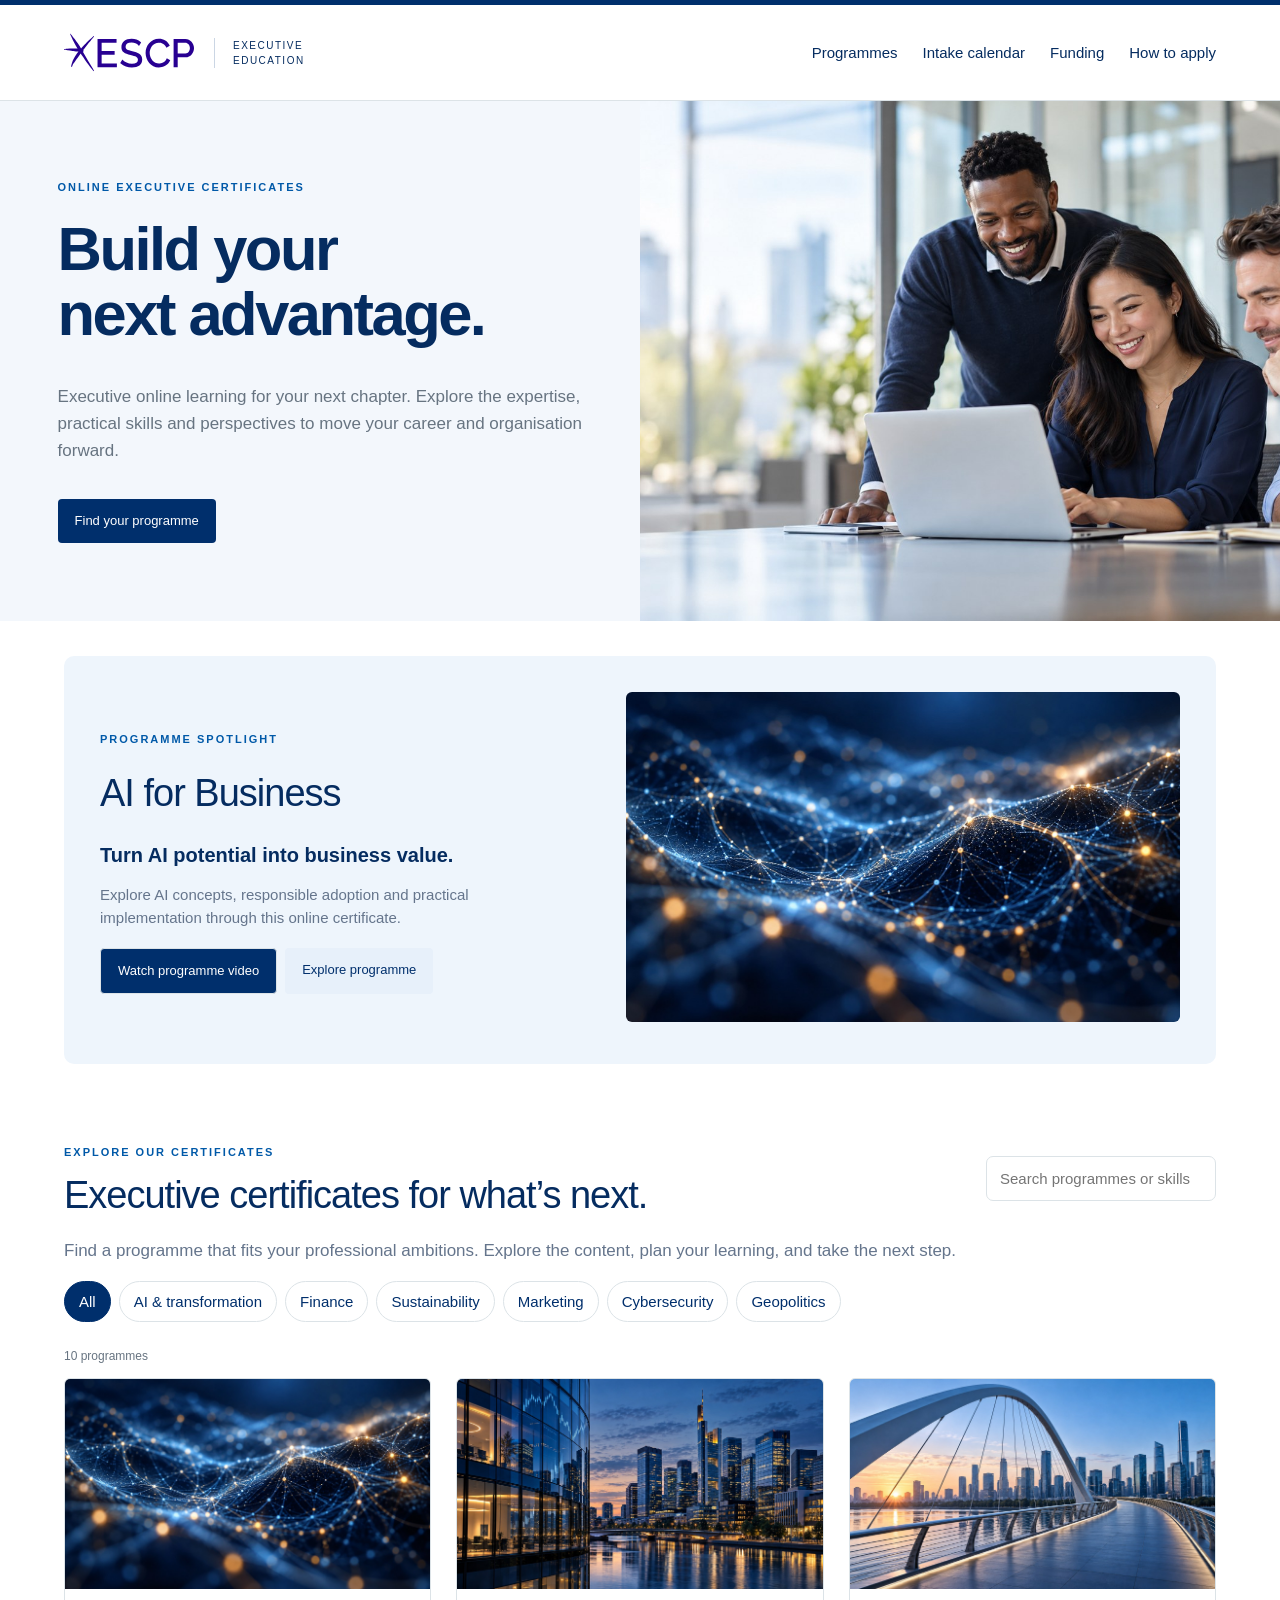
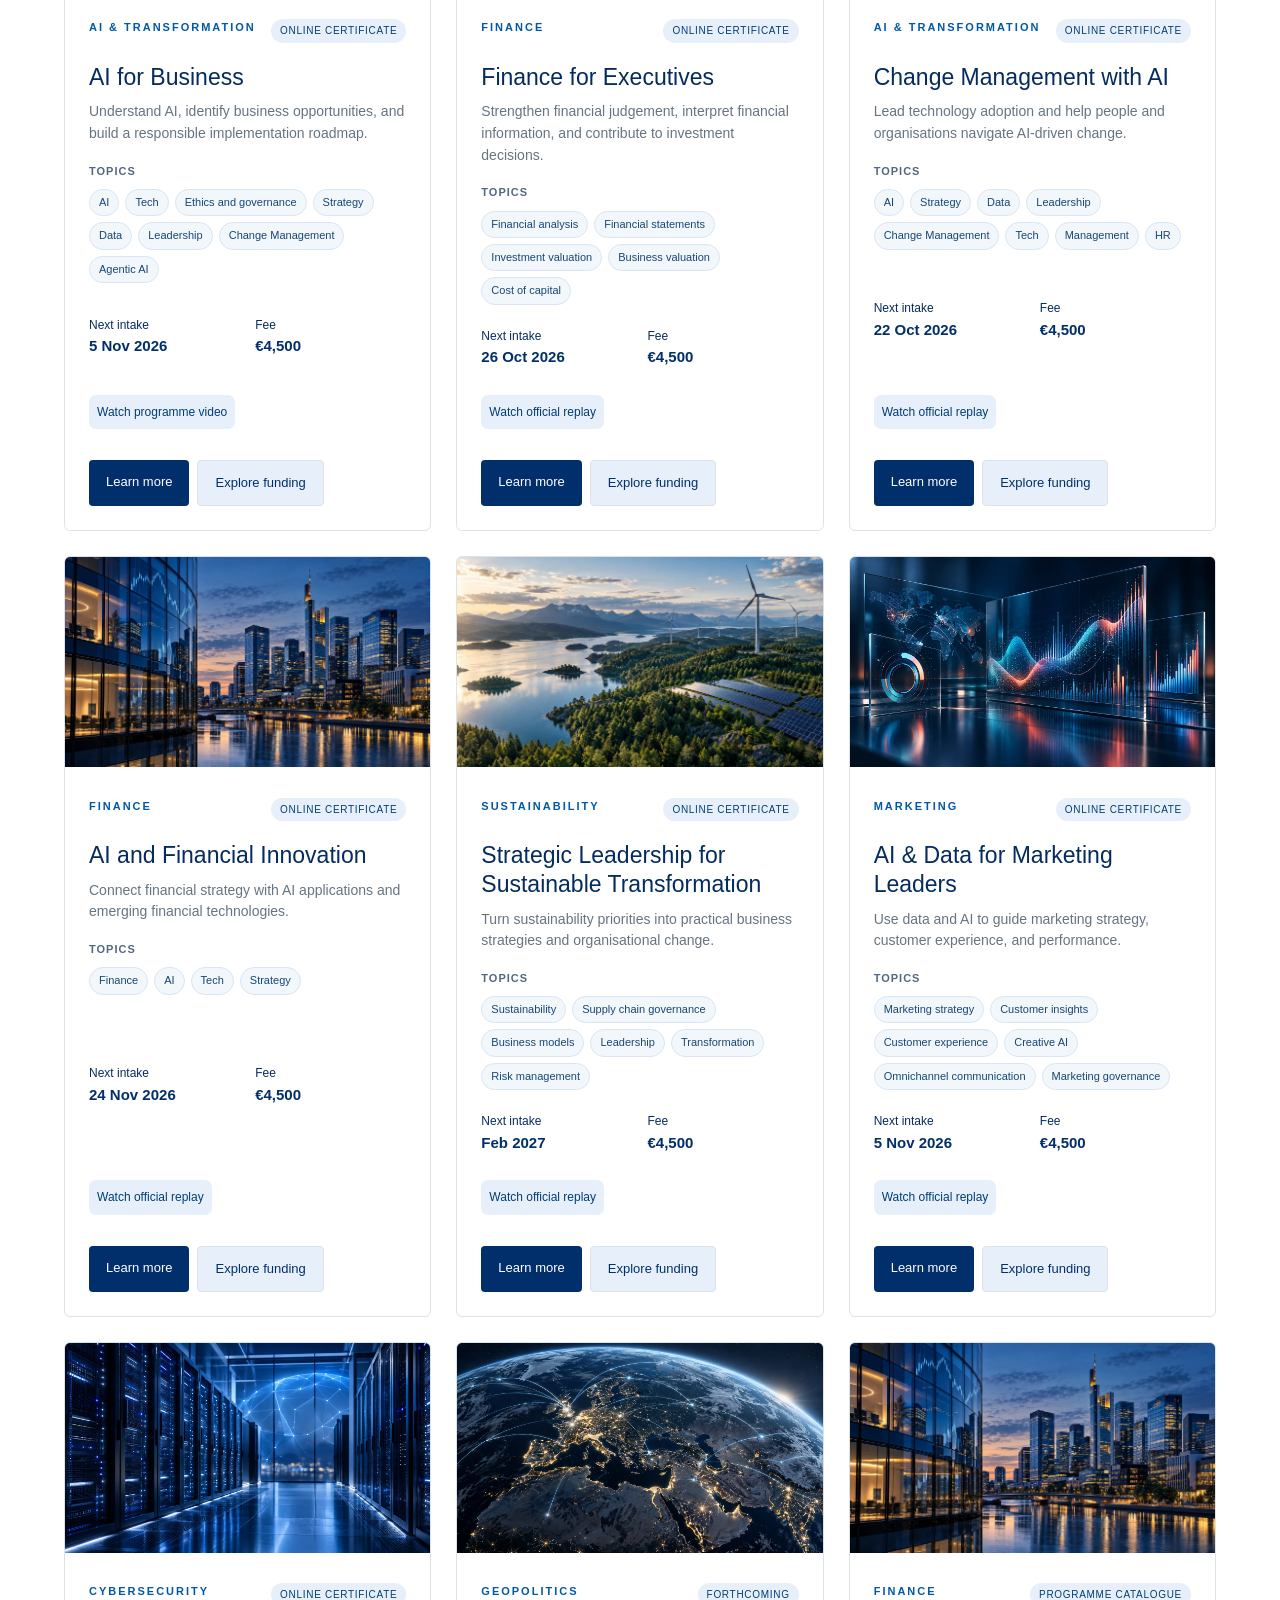
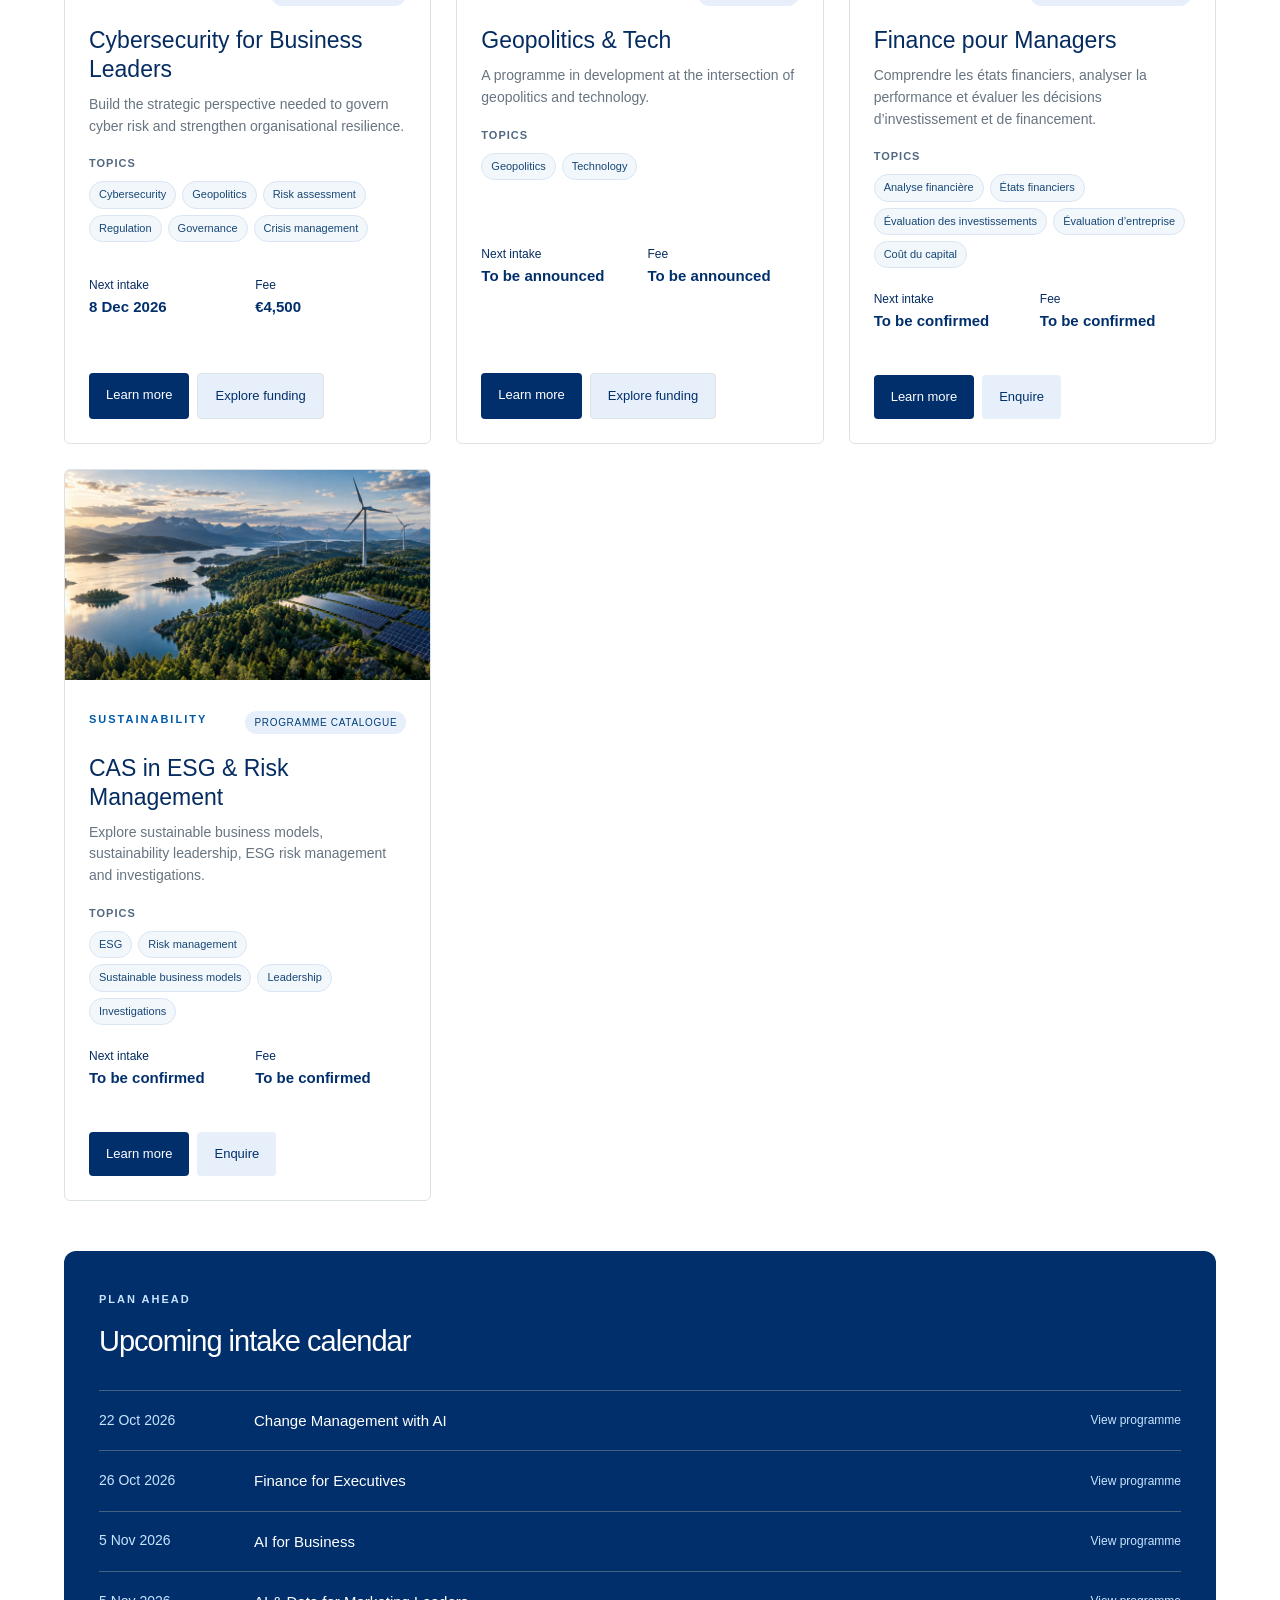
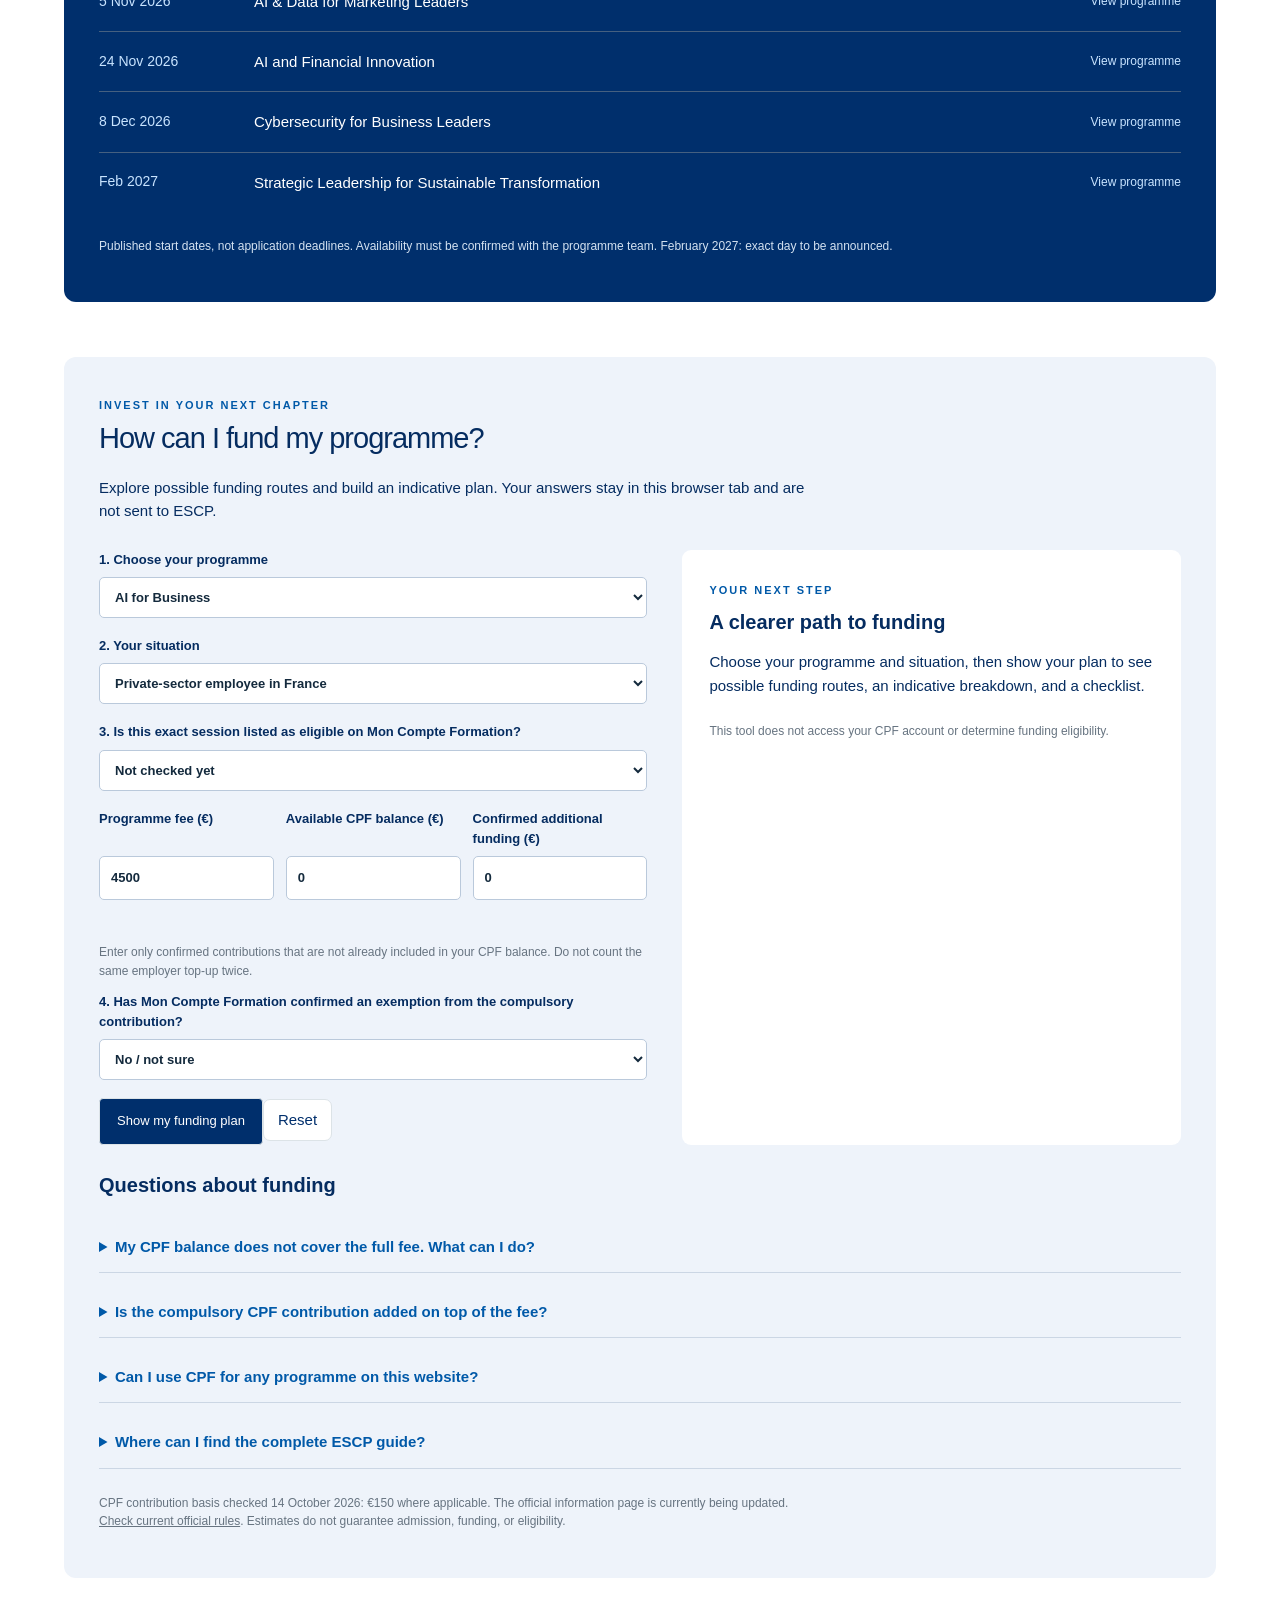
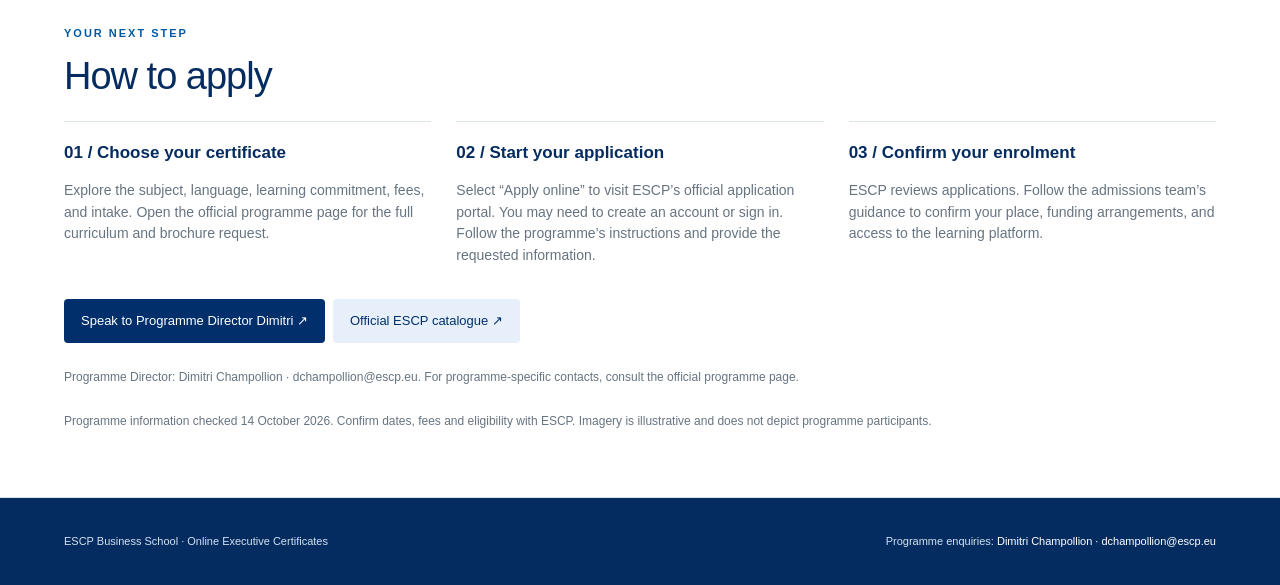
==== commit d2209dc3: "Use programme enquiry links for new catalogue entries without confirmed funding details" ====
--- a/index.html
+++ b/index.html
@@ -24,7 +24,7 @@
   <path class="cls-1" d="M780.55,192.4c-12.46,25.69-38.73,34.81-57.43,34.81-38.08,0-70.27-36.81-70.27-80.38,0-38.41,24.32-79.23,69.42-79.23,11.76,0,40.66,3.23,55.14,33.08l2.73,5.64,25.27-15.76-2.15-4.6c-14.04-29.98-43.9-47.87-79.86-47.87-63.72,0-101.79,54.7-101.79,107.59s40.33,111.04,100.37,111.04c31.53,0,70.98-17.49,85.36-50.92l2.09-4.88-26.34-13.75-2.54,5.22Z"/>
   <path class="cls-1" d="M866.21,68.36h57.43c19.55,0,35.45,18.24,35.45,40.66,0,19.99-11.82,41.24-33.74,41.24h-59.14v-81.89h0ZM924.49,39.14h-89.53v215.75h31.25v-75.42h60c39.61,0,64.13-36.57,64.13-70.46s-27.04-69.88-65.85-69.88Z"/>
   <path class="cls-1" d="M219.39,264.53c-25.55-40.41-51.27-85.07-75.49-127.48,1.39-.14,2.67-.8,3.68-1.93,1.44-1.61,1.82-3.72,1.64-5.89-.16-2.03-1.29-3.64-3.53-4.89,2.63-2.91,6.23-6.93,6.23-6.93,5.91-6.07,10.85-13.26,15.63-20.21,1.73-2.52,15.74-20.59,15.74-20.59l.11-.11c2.72-3.26,5.87-7.11,9.28-11.25,11.67-14.22,26.86-33.53,34.44-42.85,1.79-2.24,1.97-3.79,1.06-4.75-.73-.71-2.76-.69-4.48,1.17-9.63,9.75-21.68,19.23-32.15,29.09-5.27,4.96-22.19,22.68-25.47,25.65-5.98,5.43-10.39,11.31-15.62,16.75-6.99,7.29-14.53,14.11-20.56,21.03-3.28-5.39-10.43-17.68-13.57-22.22-2.81-4.06-9.13-13.94-11.01-16.32-4.82-6.09-17.49-23.14-18.75-24.82,0,0-4.7-6.73-6.92-9.34,0,0-23.98-30.27-29.04-36.45-1.26-1.63-2.34-2.73-3.69-1.92-1.24.94-1.04,2.22-.14,4.12.57,1.11,18.43,39.18,18.43,39.18,2.7,5.65,17.03,32.33,19.82,37.5,4.13,7.66,8.41,15.59,13.24,23.07,2.12,3.25,4.41,6.44,6.68,9.59-1.48.02-20.09-.43-23.58-.51-3.09-.07-8.47-.22-11.43-.3-6.49-.17-14.48.3-26.02.3l-18.95.56c-1.83,0-15.92,1.51-18.65,1.96-.9.15-2.09.48-2.76.58-1.66.27-3.22.89-3.53,2.38-.38,2.06,3.53,1.98,4.47,2.35,8.89,1.89,21.7,3.64,23.65,3.92q13.8,1.96,37.45,5.88c2.68.44,28.39,4.1,31.46,4.46,3.08.36,10.12-.05,13.08.34-14.07,17.35-27.47,38.29-38.11,58.02-8.57,15.89-12.63,33.27-16.54,49.03-.78,3.1-2.49,9.14,1.48,9.63,3.88.48,6.26-6.52,6.26-6.52,4.79-13.72,15.1-25.71,23.08-37.53.88-1.3,14.57-20.66,24.7-34.17,1.29-1.87,14.86-23.1,16.11-24.42,3.67,4.45,7.76,13.43,11.51,18.77,7.27,10.35,14.7,19.41,21.47,31.65,15.56,23.98,53.61,69.57,60.74,79.56.98,1.37,2.26,3.06,4.21,4.47,1.15.83,2.48,1.72,3.4,1.22,1.75-.96.61-2.53-.04-4.2-.38-.98-.84-1.93-1.36-2.85l-4.91-8.82c-.82-1.71-1.74-3.36-2.75-4.97Z"/>
-</svg><span>EXECUTIVE EDUCATION</span></a><nav><a href="index.html#portfolio">Programmes</a><a href="index.html#timeline">Intake calendar</a><a href="index.html#funding">Funding</a><a href="index.html#register">How to apply</a></nav></header><main><section class="hero"><div class="herocopy"><span class="eyebrow">Online executive certificates</span><h1>Build your<br>next advantage.</h1><p class="intro">Executive online learning for your next chapter. Explore the expertise, practical skills and perspectives to move your career and organisation forward.</p><div class="actions"><a class="cta" href="#portfolio">Find your programme</a></div></div><img class="hero-image" src="assets/hero.jpg" alt="Illustrative image of professionals learning together"></section><section class="spotlight"><div><span class="eyebrow">Programme spotlight</span><h2>AI for Business</h2><h3>Turn AI potential into business value.</h3><p>Explore AI concepts, responsible adoption and practical implementation through this online certificate.</p><div class="actions"><button class="cta" onclick="playVideo(0)">Watch programme video</button><a class="cta secondary" href="artificial-intelligence-business-certificate.html">Explore programme</a></div></div><button class="video-cover" onclick="playVideo(0)" aria-label="Watch AI for Business programme video"><img src="assets/ai.jpg" alt="Abstract AI data network"></button></section><section id="portfolio"><div class="sectiontop"><div><span class="eyebrow">Explore our certificates</span><h2>Executive certificates for what’s next.</h2></div><input id="search" aria-label="Search programmes" placeholder="Search programmes or skills"></div><p class="programintro">Find a programme that fits your professional ambitions. Explore the content, plan your learning, and take the next step.</p><div class="tools" id="filters"></div><p id="count" class="note" aria-live="polite"></p><div class="grid" id="projects"></div></section><section class="roadmap" id="timeline"><span class="eyebrow">Plan ahead</span><h2>Upcoming intake calendar</h2><div class="calendar" id="calendar"></div><p class="note" style="color:#d3e2f1">Published start dates, not application deadlines. Availability must be confirmed with the programme team. February 2027: exact day to be announced.</p></section><section id="funding" class="funding"><span class="eyebrow">Invest in your next chapter</span><h2>How can I fund my programme?</h2><p>Explore possible funding routes and build an indicative plan. Your answers stay in this browser tab and are not sent to ESCP.</p><div class="fund-layout"><form id="fundform"><label>1. Choose your programme<select id="fundprogramme"></select></label><label>2. Your situation<select id="fundstatus"><option value="employee">Private-sector employee in France</option><option value="jobseeker">Registered jobseeker in France</option><option value="independent">Self-employed in France</option><option value="public">Public-sector employee</option><option value="other">Other / based outside France</option></select></label><label>3. Is this exact session listed as eligible on Mon Compte Formation?<select id="fundeligible"><option value="unknown">Not checked yet</option><option value="yes">Yes, I verified the exact session</option><option value="no">No</option></select></label><div class="fundnumbers"><label>Programme fee (€)<input id="fundfee" type="number" min="0" step="0.01" value="4500" required></label><label>Available CPF balance (€)<input id="fundcpf" type="number" min="0" step="0.01" value="0" required></label><label>Confirmed additional funding (€)<input id="fundextra" type="number" min="0" step="0.01" value="0" required></label></div><p class="note">Enter only confirmed contributions that are not already included in your CPF balance. Do not count the same employer top-up twice.</p><label>4. Has Mon Compte Formation confirmed an exemption from the compulsory contribution?<select id="fundexempt"><option value="no">No / not sure</option><option value="yes">Yes, confirmed</option></select></label><button class="cta" type="submit">Show my funding plan</button><button type="reset">Reset</button></form><div id="fundresult" class="fundresult" aria-live="polite"><span class="eyebrow">Your next step</span><h3>A clearer path to funding</h3><p>Choose your programme and situation, then show your plan to see possible funding routes, an indicative breakdown, and a checklist.</p><p class="note">This tool does not access your CPF account or determine funding eligibility.</p></div></div><h3>Questions about funding</h3><details><summary>My CPF balance does not cover the full fee. What can I do?</summary><p>Explore a confirmed employer contribution, other support appropriate to your situation, or personal payment. An additional contribution is not guaranteed and must be approved by the relevant funder.</p></details><details><summary>Is the compulsory CPF contribution added on top of the fee?</summary><p>No. Where applicable, the €150 contribution is included in the amount you pay, not added twice. If your existing shortfall is already above €150, it is not an additional €150 charge. The official platform confirms your final amount and any exemption.</p></details><details><summary>Can I use CPF for any programme on this website?</summary><p>Check the exact programme, certification, and session on Mon Compte Formation. A listing on this catalogue does not itself establish CPF eligibility. Public-sector CPF arrangements follow a different process.</p></details><details><summary>Where can I find the complete ESCP guide?</summary><p>The original guide describes a wider range of funding routes. It contains older information, including the former CPF contribution discussion. Confirm current rules and programme-specific support before relying on it.</p><a id="fundpdf" class="cta secondary" download="ESCP-funding-guide-original.pdf">Download original guide (French)</a></details><p class="note">CPF contribution basis checked 14 October 2026: €150 where applicable. The official information page is currently being updated. <a href="https://www.moncompteformation.gouv.fr/espace-public/une-participation-financiere-pourquoi-et-comment" target="_blank" rel="noopener"><u>Check current official rules</u></a>. Estimates do not guarantee admission, funding, or eligibility.</p></section><section id="register"><div class="sectiontop"><div><span class="eyebrow">Your next step</span><h2>How to apply</h2></div></div><div class="objectives"><div class="objective"><b>01 / Choose your certificate</b><p>Explore the subject, language, learning commitment, fees, and intake. Open the official programme page for the full curriculum and brochure request.</p></div><div class="objective"><b>02 / Start your application</b><p>Select “Apply online” to visit ESCP’s official application portal. You may need to create an account or sign in. Follow the programme’s instructions and provide the requested information.</p></div><div class="objective"><b>03 / Confirm your enrolment</b><p>ESCP reviews applications. Follow the admissions team’s guidance to confirm your place, funding arrangements, and access to the learning platform.</p></div></div><div class="actions"><a class="cta" href="mailto:dchampollion@escp.eu?subject=Online%20Executive%20Certificates%20enquiry">Speak to Programme Director Dimitri ↗</a><a class="cta secondary" href="https://escp.eu/executive-education/programmes/certificate-short-programmes" target="_blank" rel="noopener">Official ESCP catalogue ↗</a></div><p class="note">Programme Director: Dimitri Champollion · dchampollion@escp.eu. For programme-specific contacts, consult the official programme page.</p></section><p class="note">Programme information checked 14 October 2026. Confirm dates, fees and eligibility with ESCP. Imagery is illustrative and does not depict programme participants.</p></main><footer><div>ESCP Business School · Online Executive Certificates</div><div>Programme enquiries: <a href="mailto:dchampollion@escp.eu">Dimitri Champollion · dchampollion@escp.eu</a></div></footer><dialog id="modal"><button class="close" id="close">Close</button><div id="modalbody"></div></dialog><script>const data=[["AI for Business", "AI & transformation", "5 Nov 2026", "2026-11-05", "72 hours", "English", "Understand AI, identify business opportunities, and build a responsible implementation roadmap.", "artificial-intelligence-business-certificate", "6824a8dc40f1b31d6e028f21", "Executives, managers and professionals exploring AI-led transformation.", "AI value creation; core technologies; governance and ethics; AI project roadmaps; generative and agentic AI; monitoring change."], ["Finance for Executives", "Finance", "26 Oct 2026", "2026-10-26", "70 hours", "English / French", "Strengthen financial judgement, interpret financial information, and contribute to investment decisions.", "finance-executives", "687ed5206ab72813c16347e3", "Professionals seeking greater confidence in corporate finance.", "Financial performance, financial statements, investment decisions, financing and value creation."], ["Change Management with AI", "AI & transformation", "22 Oct 2026", "2026-10-22", "60 hours", "English", "Lead technology adoption and help people and organisations navigate AI-driven change.", "change-management-with-ai", "687ed62d6ab72813c1634b5a", "Functional managers, business unit leaders and transformation consultants.", "Initiating change; emerging technologies; uncertainty; AI roadmaps; overcoming resistance."], ["AI and Financial Innovation", "Finance", "24 Nov 2026", "2026-11-24", "60 hours", "English", "Connect financial strategy with AI applications and emerging financial technologies.", "financial-innovation-ai", "688c449c6ab728b9772b037b", "Banking, asset management, fintech and corporate finance professionals.", "Financial business models, AI decision-making, fintech, decentralised finance and practical AI projects."], ["Strategic Leadership for Sustainable Transformation", "Sustainability", "Feb 2027", "2027-02-01", "60 hours", "English", "Turn sustainability priorities into practical business strategies and organisational change.", "strategic-leadership-sustainable-transformation", "68a433ab5d69356dd75efb94", "Strategy, innovation and sustainability leaders, managers and consultants.", "Supply chain governance; sustainable business models; leadership; transformation management; risk."], ["AI & Data for Marketing Leaders", "Marketing", "5 Nov 2026", "2026-11-05", "See programme page", "English", "Use data and AI to guide marketing strategy, customer experience, and performance.", "certificate-ai-data-marketing-leaders", "691c9e423b5d002723d7b963", "Marketing, product, communication, digital and CRM professionals.", "Marketing strategy, customer intelligence, AI-enhanced journeys, omnichannel communication, performance and governance."], ["Cybersecurity for Business Leaders", "Cybersecurity", "8 Dec 2026", "2026-12-08", "60 hours", "English", "Build the strategic perspective needed to govern cyber risk and strengthen organisational resilience.", "cybersecurity-for-business-leaders", "", "Executives and senior decision-makers responsible for digital resilience.", "Geopolitics; threat analysis; regulation; risk protection and governance; cyber crisis decisions."], ["Geopolitics & Tech", "Geopolitics", "To be announced", "", "To be announced", "To be announced", "A programme in development at the intersection of geopolitics and technology.", "", "", "Audience details to be announced.", "Programme content, dates, fees and registration details will be published once confirmed."]];const programmes=[{"weeks":"18 weeks","workload":"120 hours","prereq":"Open to motivated professionals. Strong commitment and intellectual engagement are expected.","objectives":["Identify opportunities to create value with AI.","Plan an AI implementation roadmap.","Evaluate governance, ethics and responsible adoption."],"modules":["Value creation with data and AI","Core AI concepts and technologies","Governance and ethics","AI project roadmaps","From generative to agentic AI","Monitoring change"],"faculty":["Louis-David Benyayer","Javier Amaya Silva, Daniel Pesch and David Lehmann","Erwan Lamy and Marie L’Hermite","Alessandro Lanteri","Matthieu Biava"],"assessment":"Module quizzes and assignments, plus an individual capstone applying AI to an organisational project.","title":"AI for Business","topic":"AI & transformation","date":"5 Nov 2026","sort":"2026-11-05","hours":"72 hours","language":"English","description":"Understand AI, identify business opportunities, and build a responsible implementation roadmap.","official":"https://escp.eu/programmes/open-programmes/artificial-intelligence-business-certificate","apply":"https://openenrollment.escp.eu/templates/6824a8dc40f1b31d6e028f21/start","audience":"Executives, managers and professionals exploring AI-led transformation.","slug":"artificial-intelligence-business-certificate","image":"ai","topics":["AI","Tech","Ethics and governance","Strategy","Data","Leadership","Change Management","Agentic AI"]},{"weeks":"Confirm with programme team","workload":"Confirm with programme team","prereq":"Open to non-financial professionals. No prior financial expertise is required.","objectives":["Interpret financial statements and performance indicators.","Evaluate investments and business value.","Use financial reasoning in strategic decisions."],"modules":["Course overview and financial approach","Demystifying financial logic","Financial analysis: statements and accounting","Financial analysis: performance indicators","Investment project valuation","Financial asset valuation","Cost of capital"],"faculty":[],"assessment":"Confirm the current assessment and certificate requirements with the programme team.","title":"Finance for Executives","topic":"Finance","date":"26 Oct 2026","sort":"2026-10-26","hours":"70 hours","language":"English / French","description":"Strengthen financial judgement, interpret financial information, and contribute to investment decisions.","official":"https://escp.eu/programmes/open-programmes/finance-executives","apply":"https://openenrollment.escp.eu/templates/687ed5206ab72813c16347e3/start","audience":"Professionals seeking greater confidence in corporate finance.","slug":"finance-executives","image":"finance","topics":["Financial analysis","Financial statements","Investment valuation","Business valuation","Cost of capital"]},{"weeks":"15 weeks","workload":"120 hours","prereq":"Open to motivated professionals. No technical background is required.","objectives":["Plan technology-driven transformation.","Evaluate organisational and ethical implications.","Address resistance and support adoption."],"modules":["Initiating and monitoring change","Emerging technologies","Navigating uncertainty","Designing an AI roadmap","Overcoming resistance to change"],"faculty":[],"assessment":"Module quizzes and assignments, plus an individual capstone on technological change.","title":"Change Management with AI","topic":"AI & transformation","date":"22 Oct 2026","sort":"2026-10-22","hours":"60 hours","language":"English","description":"Lead technology adoption and help people and organisations navigate AI-driven change.","official":"https://escp.eu/programmes/open-programmes/change-management-with-ai","apply":"https://openenrollment.escp.eu/templates/687ed62d6ab72813c1634b5a/start","audience":"Functional managers, business unit leaders and transformation consultants.","slug":"change-management-with-ai","image":"bridge","topics":["AI","Strategy","Data","Leadership","Change Management","Tech","Management","HR"]},{"weeks":"15 weeks","workload":"120 hours","prereq":"Confirm entry requirements and the expected technical preparation with the programme team.","objectives":["Evaluate financial business model innovation.","Assess AI and fintech applications.","Plan implementation and consider digital-asset risks."],"modules":["Elective: fintech and financial services OR decentralised finance and digital assets","Business model innovation in finance","AI applications in finance","Leading AI implementation in finance","Generative AI and machine learning in finance"],"faculty":["Santiago Barraza (Academic Director)"],"assessment":"Quizzes and assignments, plus a group capstone project.","title":"AI and Financial Innovation","topic":"Finance","date":"24 Nov 2026","sort":"2026-11-24","hours":"60 hours","language":"English","description":"Connect financial strategy with AI applications and emerging financial technologies.","official":"https://escp.eu/programmes/open-programmes/financial-innovation-ai","apply":"https://openenrollment.escp.eu/templates/688c449c6ab728b9772b037b/start","audience":"Banking, asset management, fintech and corporate finance professionals.","slug":"financial-innovation-ai","image":"finance","topics":["Finance","AI","Tech","Strategy"]},{"weeks":"17 weeks","workload":"120 hours","prereq":"Open to motivated professionals. Strong commitment and intellectual engagement are expected.","objectives":["Identify sustainable business opportunities.","Lead organisational transformation.","Assess sustainability-related risks."],"modules":["Sustainability and supply chain governance","Designing sustainable business models","Leadership for sustainability transformation","Sustainable transformation management","Risk management"],"faculty":["Christian Durach","Florian Lüdeke-Freund","Carolin Waldner","Max Weiß","Ulrich Hagel and Michael Wiedmann"],"assessment":"Module quizzes and/or assignments, plus an individual capstone.","title":"Strategic Leadership for Sustainable Transformation","topic":"Sustainability","date":"Feb 2027","sort":"2027-02-01","hours":"60 hours","language":"English","description":"Turn sustainability priorities into practical business strategies and organisational change.","official":"https://escp.eu/programmes/open-programmes/strategic-leadership-sustainable-transformation","apply":"https://openenrollment.escp.eu/templates/68a433ab5d69356dd75efb94/start","audience":"Strategy, innovation and sustainability leaders, managers and consultants.","slug":"strategic-leadership-sustainable-transformation","image":"sustainability","topics":["Sustainability","Supply chain governance","Business models","Leadership","Transformation","Risk management"]},{"weeks":"Confirm with programme team","workload":"Confirm with programme team","prereq":"Confirm current admission requirements with the programme team.","objectives":["Build data-informed marketing strategies.","Use AI for customer insight and experience.","Develop responsible marketing technology governance."],"modules":["Marketing strategy and value creation in the AI era","Decision intelligence and customer insights","AI-enabled customer experience design","AI-enabled creative practices and omnichannel communication","Marketing technology, governance and operating models"],"faculty":["Isabella Maggioni","Hsin-Hsuan Meg Lee","Vitor Lima","Lorena Blasco-Arcas","Guillaume Thfoin"],"assessment":"Module quizzes and/or assignments, plus an individual capstone.","title":"AI & Data for Marketing Leaders","topic":"Marketing","date":"5 Nov 2026","sort":"2026-11-05","hours":"See programme page","language":"English","description":"Use data and AI to guide marketing strategy, customer experience, and performance.","official":"https://escp.eu/programmes/open-programmes/certificate-ai-data-marketing-leaders","apply":"https://openenrollment.escp.eu/templates/691c9e423b5d002723d7b963/start","audience":"Marketing, product, communication, digital and CRM professionals.","slug":"certificate-ai-data-marketing-leaders","image":"marketing","topics":["Marketing strategy","Customer insights","Customer experience","Creative AI","Omnichannel communication","Marketing governance"]},{"weeks":"17 weeks","workload":"120 hours","prereq":"No technical background is required. Designed around executive oversight and governance.","objectives":["Assess strategic cyber risks.","Strengthen governance and organisational resilience.","Practise executive cyber-crisis decisions."],"modules":["Geopolitics and cybersecurity","Threat analysis and risk assessment","Regulatory environment","Risk protection strategy and governance","Cyber-crisis decision exercise"],"faculty":["Bastian Dufilhol (Academic Director)"],"assessment":"Quizzes, assignments, and an individual confidential capstone on an organisational challenge.","title":"Cybersecurity for Business Leaders","topic":"Cybersecurity","date":"8 Dec 2026","sort":"2026-12-08","hours":"60 hours","language":"English","description":"Build the strategic perspective needed to govern cyber risk and strengthen organisational resilience.","official":"https://escp.eu/programmes/open-programmes/cybersecurity-for-business-leaders","apply":"https://escp.eu/programmes/open-programmes/cybersecurity-for-business-leaders","audience":"Executives and senior decision-makers responsible for digital resilience.","slug":"cybersecurity-for-business-leaders","image":"cyber","topics":["Cybersecurity","Geopolitics","Risk assessment","Regulation","Governance","Crisis management"]},{"weeks":"To be announced","workload":"To be announced","prereq":"To be announced.","objectives":[],"modules":[],"faculty":[],"assessment":"Programme structure and assessment are to be announced.","title":"Geopolitics & Tech","topic":"Geopolitics","date":"To be announced","sort":"","hours":"To be announced","language":"To be announced","description":"A programme in development at the intersection of geopolitics and technology.","official":"","apply":"","audience":"Audience details to be announced.","slug":"geopolitics-tech","image":"geopolitics","topics":["Geopolitics","Technology"]},{"title":"Finance pour Managers","slug":"finance-pour-managers","topic":"Finance","language":"Français","image":"finance","description":"Comprendre les états financiers, analyser la performance et évaluer les décisions d’investissement et de financement.","topics":["Analyse financière","États financiers","Évaluation des investissements","Évaluation d’entreprise","Coût du capital"],"codes":["CORFI-01","CORFI-02","CORFI-03","CORFI-04","CORFI-05"],"date":"To be confirmed","sort":"","hours":"To be confirmed","weeks":"To be confirmed","workload":"To be confirmed","prereq":"Confirm with the programme team.","objectives":[],"modules":["Analyse financière, partie I : Comment construire des états financiers ?","Analyse financière partie II : Comment traduire vos performances en chiffres","Évaluation financière, partie I : Comment évaluer une opportunité d'investissement ?","Évaluation financière, partie II : comment évaluer votre entreprise","Coût du capital : Comment évaluer le rendement exigé par les fournisseurs de capitaux"],"faculty":["Fahmi Ben Abdelkader"],"assessment":"Confirm assessment and certificate requirements with the programme team.","official":"","apply":"","audience":"Discuss programme fit with the programme team.","listingStatus":"Programme catalogue"},{"title":"CAS in ESG & Risk Management","slug":"cas-esg-risk-management","topic":"Sustainability","language":"To be confirmed","image":"sustainability","description":"Explore sustainable business models, sustainability leadership, ESG risk management and investigations.","topics":["ESG","Risk management","Sustainable business models","Leadership","Investigations"],"codes":["SUSTR-02","SUSTR-04","SUSTR-05","ASESG-02","ASESG-03"],"date":"To be confirmed","sort":"","hours":"To be confirmed","weeks":"To be confirmed","workload":"To be confirmed","prereq":"Confirm with the programme team.","objectives":[],"modules":["Designing Sustainable Business Models","Leadership for Sustainability Transformation","Risk Management","Risk Management - part II","Investigations"],"faculty":["Florian Lüdeke-Freund","Carolin Waldner","Michael Wiedmann","Ulrich Hagel"],"assessment":"Confirm assessment and certificate requirements with the programme team.","official":"","apply":"","audience":"Discuss programme fit with the programme team.","listingStatus":"Programme catalogue"}];const media={"0": {"url": "https://player.vimeo.com/video/1094338998?h=e0b5389a53", "label": "Watch programme video", "type": "video"}, "1": {"url": "https://webikeo.fr/landing/risque-et-rentabilite-les-dessous-d-un-couple-mythique/14084?campaign=replay-eventPg", "label": "Watch official masterclass replay", "type": "replay"}, "2": {"url": "https://webikeo.fr/landing/transformation-ia-et-consulting-integrer-l-ia-dans-le-metier-du-consultant/14082?campaign=replay-eventPg", "label": "Watch official masterclass replay", "type": "replay"}, "3": {"url": "https://escp-eu.zoom.us/rec/share/S6P5GscLFwroqo63vJDANc3exgMSUQARnRcdG3LL-8O4dvgtA1yN7rGz7vM_KsVX.BYK65XeLE7otZrnm", "label": "Watch official masterclass replay", "type": "replay"}, "4": {"url": "https://webikeo.fr/landing/ia-et-entreprise-potentiel-reel-risques-reels-comment-decider-avec-lucidite/14368?campaign=Replay", "label": "Watch official masterclass replay", "type": "replay"}, "5": {"url": "https://webikeo.fr/landing/vos-prochains-clients-seront-des-agents-ia-le-marketing-change-ses-regles-etes-vous-pret/14593?campaign=Replay", "label": "Watch official masterclass replay", "type": "replay"}};function actions(d){return d.apply?`<a class="cta" href="${d.apply}" target="_blank" rel="noopener">Apply online</a><a class="cta secondary" href="${d.official}" target="_blank" rel="noopener">Official programme & brochure</a>`:'<p>Registration details to be announced.</p>'}function playVideo(i){const m=media[i],d=programmes[i];if(!m)return;document.getElementById('modalbody').innerHTML=`<span class="eyebrow">${m.type==='video'?'Programme video':'Official masterclass replay'}</span><h2>${d.title}</h2>`+(m.type==='video'?`<div class="video-frame"><iframe src="${m.url}" title="${d.title} programme video" allow="fullscreen; picture-in-picture" allowfullscreen referrerpolicy="strict-origin-when-cross-origin"></iframe></div>`:`<p>The replay linked from the official ESCP programme page opens on its provider’s website. Registration may be required.</p><a class="cta" href="${m.url}" target="_blank" rel="noopener">Open official replay</a>`);document.getElementById('modal').showModal()}document.getElementById('close').onclick=()=>document.getElementById('modal').close();document.getElementById('modal').addEventListener('close',()=>{document.getElementById('modalbody').innerHTML=''});let filter='All';const cats=['All',...new Set(programmes.map(d=>d.topic))];const filters=document.getElementById('filters');function render(){filters.innerHTML=cats.map(c=>`<button class="${c===filter?'active':''}" aria-pressed="${c===filter}">${c}</button>`).join('');const q=document.getElementById('search').value.toLowerCase();const rows=programmes.filter(d=>(filter==='All'||d.topic===filter)&&[d.title,d.topic,d.description,d.audience,...d.topics].join(' ').toLowerCase().includes(q));document.getElementById('count').textContent=rows.length+' programmes';document.getElementById('projects').innerHTML=rows.map(d=>{let i=programmes.indexOf(d);return `<article class="card"><a href="${d.slug}.html" tabindex="-1" aria-hidden="true"><img class="cardimage" src="assets/${d.image}.jpg" alt="" loading="lazy"></a><div class="cardbody"><div class="cardtop"><span class="eyebrow">${d.topic}</span><span class="tag">${d.listingStatus||(d.official?'Online certificate':'Forthcoming')}</span></div><h3><a href="${d.slug}.html">${d.title}</a></h3><p>${d.description}</p><div class="course-topics" aria-label="Programme topics"><span class="topics-label">Topics</span><ul>${d.topics.map(t=>`<li>${t}</li>`).join('')}</ul></div><div class="facts"><span>Next intake<strong>${d.date}</strong></span><span>Fee<strong>${d.listingStatus?'To be confirmed':(d.official?'€4,500':'To be announced')}</strong></span></div><div class="meta">${media[i]?`<button class="video-button" onclick="playVideo(${i})">${media[i].type==='video'?'Watch programme video':'Watch official replay'}</button>`:''}<div class="actions"><a class="cta" href="${d.slug}.html">Learn more</a><button class="cta secondary" onclick="openFunding(${i})">Explore funding</button></div></div></div></article>`}).join('')||'<p class="empty">No matching programmes. Try another search.</p>';filters.querySelectorAll('button').forEach(b=>b.onclick=()=>{filter=b.textContent;render()})}document.getElementById('search').addEventListener('input',render);document.getElementById('calendar').innerHTML=programmes.filter(d=>d.sort).sort((a,b)=>a.sort.localeCompare(b.sort)).map(d=>`<div class="event"><time>${d.date}</time><span>${d.title}</span><a href="${d.slug}.html">View programme</a></div>`).join('');render();const fp=document.getElementById('fundprogramme');fp.innerHTML=data.map((d,i)=>`<option value="${i}">${d[0]}</option>`).join('');function openFunding(i){fp.value=i;syncFunding();document.getElementById('funding').scrollIntoView({behavior:'smooth'});fp.focus({preventScroll:true})}function syncFunding(){const d=data[+fp.value];document.getElementById('fundfee').value=d[7]?'4500':'';document.getElementById('fundeligible').value='unknown';document.getElementById('fundresult').innerHTML='<h3>Check your programme details</h3><p>Confirm the exact session and funding eligibility before estimating your costs.</p>'}fp.onchange=syncFunding;
+</svg><span>EXECUTIVE EDUCATION</span></a><nav><a href="index.html#portfolio">Programmes</a><a href="index.html#timeline">Intake calendar</a><a href="index.html#funding">Funding</a><a href="index.html#register">How to apply</a></nav></header><main><section class="hero"><div class="herocopy"><span class="eyebrow">Online executive certificates</span><h1>Build your<br>next advantage.</h1><p class="intro">Executive online learning for your next chapter. Explore the expertise, practical skills and perspectives to move your career and organisation forward.</p><div class="actions"><a class="cta" href="#portfolio">Find your programme</a></div></div><img class="hero-image" src="assets/hero.jpg" alt="Illustrative image of professionals learning together"></section><section class="spotlight"><div><span class="eyebrow">Programme spotlight</span><h2>AI for Business</h2><h3>Turn AI potential into business value.</h3><p>Explore AI concepts, responsible adoption and practical implementation through this online certificate.</p><div class="actions"><button class="cta" onclick="playVideo(0)">Watch programme video</button><a class="cta secondary" href="artificial-intelligence-business-certificate.html">Explore programme</a></div></div><button class="video-cover" onclick="playVideo(0)" aria-label="Watch AI for Business programme video"><img src="assets/ai.jpg" alt="Abstract AI data network"></button></section><section id="portfolio"><div class="sectiontop"><div><span class="eyebrow">Explore our certificates</span><h2>Executive certificates for what’s next.</h2></div><input id="search" aria-label="Search programmes" placeholder="Search programmes or skills"></div><p class="programintro">Find a programme that fits your professional ambitions. Explore the content, plan your learning, and take the next step.</p><div class="tools" id="filters"></div><p id="count" class="note" aria-live="polite"></p><div class="grid" id="projects"></div></section><section class="roadmap" id="timeline"><span class="eyebrow">Plan ahead</span><h2>Upcoming intake calendar</h2><div class="calendar" id="calendar"></div><p class="note" style="color:#d3e2f1">Published start dates, not application deadlines. Availability must be confirmed with the programme team. February 2027: exact day to be announced.</p></section><section id="funding" class="funding"><span class="eyebrow">Invest in your next chapter</span><h2>How can I fund my programme?</h2><p>Explore possible funding routes and build an indicative plan. Your answers stay in this browser tab and are not sent to ESCP.</p><div class="fund-layout"><form id="fundform"><label>1. Choose your programme<select id="fundprogramme"></select></label><label>2. Your situation<select id="fundstatus"><option value="employee">Private-sector employee in France</option><option value="jobseeker">Registered jobseeker in France</option><option value="independent">Self-employed in France</option><option value="public">Public-sector employee</option><option value="other">Other / based outside France</option></select></label><label>3. Is this exact session listed as eligible on Mon Compte Formation?<select id="fundeligible"><option value="unknown">Not checked yet</option><option value="yes">Yes, I verified the exact session</option><option value="no">No</option></select></label><div class="fundnumbers"><label>Programme fee (€)<input id="fundfee" type="number" min="0" step="0.01" value="4500" required></label><label>Available CPF balance (€)<input id="fundcpf" type="number" min="0" step="0.01" value="0" required></label><label>Confirmed additional funding (€)<input id="fundextra" type="number" min="0" step="0.01" value="0" required></label></div><p class="note">Enter only confirmed contributions that are not already included in your CPF balance. Do not count the same employer top-up twice.</p><label>4. Has Mon Compte Formation confirmed an exemption from the compulsory contribution?<select id="fundexempt"><option value="no">No / not sure</option><option value="yes">Yes, confirmed</option></select></label><button class="cta" type="submit">Show my funding plan</button><button type="reset">Reset</button></form><div id="fundresult" class="fundresult" aria-live="polite"><span class="eyebrow">Your next step</span><h3>A clearer path to funding</h3><p>Choose your programme and situation, then show your plan to see possible funding routes, an indicative breakdown, and a checklist.</p><p class="note">This tool does not access your CPF account or determine funding eligibility.</p></div></div><h3>Questions about funding</h3><details><summary>My CPF balance does not cover the full fee. What can I do?</summary><p>Explore a confirmed employer contribution, other support appropriate to your situation, or personal payment. An additional contribution is not guaranteed and must be approved by the relevant funder.</p></details><details><summary>Is the compulsory CPF contribution added on top of the fee?</summary><p>No. Where applicable, the €150 contribution is included in the amount you pay, not added twice. If your existing shortfall is already above €150, it is not an additional €150 charge. The official platform confirms your final amount and any exemption.</p></details><details><summary>Can I use CPF for any programme on this website?</summary><p>Check the exact programme, certification, and session on Mon Compte Formation. A listing on this catalogue does not itself establish CPF eligibility. Public-sector CPF arrangements follow a different process.</p></details><details><summary>Where can I find the complete ESCP guide?</summary><p>The original guide describes a wider range of funding routes. It contains older information, including the former CPF contribution discussion. Confirm current rules and programme-specific support before relying on it.</p><a id="fundpdf" class="cta secondary" download="ESCP-funding-guide-original.pdf">Download original guide (French)</a></details><p class="note">CPF contribution basis checked 14 October 2026: €150 where applicable. The official information page is currently being updated. <a href="https://www.moncompteformation.gouv.fr/espace-public/une-participation-financiere-pourquoi-et-comment" target="_blank" rel="noopener"><u>Check current official rules</u></a>. Estimates do not guarantee admission, funding, or eligibility.</p></section><section id="register"><div class="sectiontop"><div><span class="eyebrow">Your next step</span><h2>How to apply</h2></div></div><div class="objectives"><div class="objective"><b>01 / Choose your certificate</b><p>Explore the subject, language, learning commitment, fees, and intake. Open the official programme page for the full curriculum and brochure request.</p></div><div class="objective"><b>02 / Start your application</b><p>Select “Apply online” to visit ESCP’s official application portal. You may need to create an account or sign in. Follow the programme’s instructions and provide the requested information.</p></div><div class="objective"><b>03 / Confirm your enrolment</b><p>ESCP reviews applications. Follow the admissions team’s guidance to confirm your place, funding arrangements, and access to the learning platform.</p></div></div><div class="actions"><a class="cta" href="mailto:dchampollion@escp.eu?subject=Online%20Executive%20Certificates%20enquiry">Speak to Programme Director Dimitri ↗</a><a class="cta secondary" href="https://escp.eu/executive-education/programmes/certificate-short-programmes" target="_blank" rel="noopener">Official ESCP catalogue ↗</a></div><p class="note">Programme Director: Dimitri Champollion · dchampollion@escp.eu. For programme-specific contacts, consult the official programme page.</p></section><p class="note">Programme information checked 14 October 2026. Confirm dates, fees and eligibility with ESCP. Imagery is illustrative and does not depict programme participants.</p></main><footer><div>ESCP Business School · Online Executive Certificates</div><div>Programme enquiries: <a href="mailto:dchampollion@escp.eu">Dimitri Champollion · dchampollion@escp.eu</a></div></footer><dialog id="modal"><button class="close" id="close">Close</button><div id="modalbody"></div></dialog><script>const data=[["AI for Business", "AI & transformation", "5 Nov 2026", "2026-11-05", "72 hours", "English", "Understand AI, identify business opportunities, and build a responsible implementation roadmap.", "artificial-intelligence-business-certificate", "6824a8dc40f1b31d6e028f21", "Executives, managers and professionals exploring AI-led transformation.", "AI value creation; core technologies; governance and ethics; AI project roadmaps; generative and agentic AI; monitoring change."], ["Finance for Executives", "Finance", "26 Oct 2026", "2026-10-26", "70 hours", "English / French", "Strengthen financial judgement, interpret financial information, and contribute to investment decisions.", "finance-executives", "687ed5206ab72813c16347e3", "Professionals seeking greater confidence in corporate finance.", "Financial performance, financial statements, investment decisions, financing and value creation."], ["Change Management with AI", "AI & transformation", "22 Oct 2026", "2026-10-22", "60 hours", "English", "Lead technology adoption and help people and organisations navigate AI-driven change.", "change-management-with-ai", "687ed62d6ab72813c1634b5a", "Functional managers, business unit leaders and transformation consultants.", "Initiating change; emerging technologies; uncertainty; AI roadmaps; overcoming resistance."], ["AI and Financial Innovation", "Finance", "24 Nov 2026", "2026-11-24", "60 hours", "English", "Connect financial strategy with AI applications and emerging financial technologies.", "financial-innovation-ai", "688c449c6ab728b9772b037b", "Banking, asset management, fintech and corporate finance professionals.", "Financial business models, AI decision-making, fintech, decentralised finance and practical AI projects."], ["Strategic Leadership for Sustainable Transformation", "Sustainability", "Feb 2027", "2027-02-01", "60 hours", "English", "Turn sustainability priorities into practical business strategies and organisational change.", "strategic-leadership-sustainable-transformation", "68a433ab5d69356dd75efb94", "Strategy, innovation and sustainability leaders, managers and consultants.", "Supply chain governance; sustainable business models; leadership; transformation management; risk."], ["AI & Data for Marketing Leaders", "Marketing", "5 Nov 2026", "2026-11-05", "See programme page", "English", "Use data and AI to guide marketing strategy, customer experience, and performance.", "certificate-ai-data-marketing-leaders", "691c9e423b5d002723d7b963", "Marketing, product, communication, digital and CRM professionals.", "Marketing strategy, customer intelligence, AI-enhanced journeys, omnichannel communication, performance and governance."], ["Cybersecurity for Business Leaders", "Cybersecurity", "8 Dec 2026", "2026-12-08", "60 hours", "English", "Build the strategic perspective needed to govern cyber risk and strengthen organisational resilience.", "cybersecurity-for-business-leaders", "", "Executives and senior decision-makers responsible for digital resilience.", "Geopolitics; threat analysis; regulation; risk protection and governance; cyber crisis decisions."], ["Geopolitics & Tech", "Geopolitics", "To be announced", "", "To be announced", "To be announced", "A programme in development at the intersection of geopolitics and technology.", "", "", "Audience details to be announced.", "Programme content, dates, fees and registration details will be published once confirmed."]];const programmes=[{"weeks":"18 weeks","workload":"120 hours","prereq":"Open to motivated professionals. Strong commitment and intellectual engagement are expected.","objectives":["Identify opportunities to create value with AI.","Plan an AI implementation roadmap.","Evaluate governance, ethics and responsible adoption."],"modules":["Value creation with data and AI","Core AI concepts and technologies","Governance and ethics","AI project roadmaps","From generative to agentic AI","Monitoring change"],"faculty":["Louis-David Benyayer","Javier Amaya Silva, Daniel Pesch and David Lehmann","Erwan Lamy and Marie L’Hermite","Alessandro Lanteri","Matthieu Biava"],"assessment":"Module quizzes and assignments, plus an individual capstone applying AI to an organisational project.","title":"AI for Business","topic":"AI & transformation","date":"5 Nov 2026","sort":"2026-11-05","hours":"72 hours","language":"English","description":"Understand AI, identify business opportunities, and build a responsible implementation roadmap.","official":"https://escp.eu/programmes/open-programmes/artificial-intelligence-business-certificate","apply":"https://openenrollment.escp.eu/templates/6824a8dc40f1b31d6e028f21/start","audience":"Executives, managers and professionals exploring AI-led transformation.","slug":"artificial-intelligence-business-certificate","image":"ai","topics":["AI","Tech","Ethics and governance","Strategy","Data","Leadership","Change Management","Agentic AI"]},{"weeks":"Confirm with programme team","workload":"Confirm with programme team","prereq":"Open to non-financial professionals. No prior financial expertise is required.","objectives":["Interpret financial statements and performance indicators.","Evaluate investments and business value.","Use financial reasoning in strategic decisions."],"modules":["Course overview and financial approach","Demystifying financial logic","Financial analysis: statements and accounting","Financial analysis: performance indicators","Investment project valuation","Financial asset valuation","Cost of capital"],"faculty":[],"assessment":"Confirm the current assessment and certificate requirements with the programme team.","title":"Finance for Executives","topic":"Finance","date":"26 Oct 2026","sort":"2026-10-26","hours":"70 hours","language":"English / French","description":"Strengthen financial judgement, interpret financial information, and contribute to investment decisions.","official":"https://escp.eu/programmes/open-programmes/finance-executives","apply":"https://openenrollment.escp.eu/templates/687ed5206ab72813c16347e3/start","audience":"Professionals seeking greater confidence in corporate finance.","slug":"finance-executives","image":"finance","topics":["Financial analysis","Financial statements","Investment valuation","Business valuation","Cost of capital"]},{"weeks":"15 weeks","workload":"120 hours","prereq":"Open to motivated professionals. No technical background is required.","objectives":["Plan technology-driven transformation.","Evaluate organisational and ethical implications.","Address resistance and support adoption."],"modules":["Initiating and monitoring change","Emerging technologies","Navigating uncertainty","Designing an AI roadmap","Overcoming resistance to change"],"faculty":[],"assessment":"Module quizzes and assignments, plus an individual capstone on technological change.","title":"Change Management with AI","topic":"AI & transformation","date":"22 Oct 2026","sort":"2026-10-22","hours":"60 hours","language":"English","description":"Lead technology adoption and help people and organisations navigate AI-driven change.","official":"https://escp.eu/programmes/open-programmes/change-management-with-ai","apply":"https://openenrollment.escp.eu/templates/687ed62d6ab72813c1634b5a/start","audience":"Functional managers, business unit leaders and transformation consultants.","slug":"change-management-with-ai","image":"bridge","topics":["AI","Strategy","Data","Leadership","Change Management","Tech","Management","HR"]},{"weeks":"15 weeks","workload":"120 hours","prereq":"Confirm entry requirements and the expected technical preparation with the programme team.","objectives":["Evaluate financial business model innovation.","Assess AI and fintech applications.","Plan implementation and consider digital-asset risks."],"modules":["Elective: fintech and financial services OR decentralised finance and digital assets","Business model innovation in finance","AI applications in finance","Leading AI implementation in finance","Generative AI and machine learning in finance"],"faculty":["Santiago Barraza (Academic Director)"],"assessment":"Quizzes and assignments, plus a group capstone project.","title":"AI and Financial Innovation","topic":"Finance","date":"24 Nov 2026","sort":"2026-11-24","hours":"60 hours","language":"English","description":"Connect financial strategy with AI applications and emerging financial technologies.","official":"https://escp.eu/programmes/open-programmes/financial-innovation-ai","apply":"https://openenrollment.escp.eu/templates/688c449c6ab728b9772b037b/start","audience":"Banking, asset management, fintech and corporate finance professionals.","slug":"financial-innovation-ai","image":"finance","topics":["Finance","AI","Tech","Strategy"]},{"weeks":"17 weeks","workload":"120 hours","prereq":"Open to motivated professionals. Strong commitment and intellectual engagement are expected.","objectives":["Identify sustainable business opportunities.","Lead organisational transformation.","Assess sustainability-related risks."],"modules":["Sustainability and supply chain governance","Designing sustainable business models","Leadership for sustainability transformation","Sustainable transformation management","Risk management"],"faculty":["Christian Durach","Florian Lüdeke-Freund","Carolin Waldner","Max Weiß","Ulrich Hagel and Michael Wiedmann"],"assessment":"Module quizzes and/or assignments, plus an individual capstone.","title":"Strategic Leadership for Sustainable Transformation","topic":"Sustainability","date":"Feb 2027","sort":"2027-02-01","hours":"60 hours","language":"English","description":"Turn sustainability priorities into practical business strategies and organisational change.","official":"https://escp.eu/programmes/open-programmes/strategic-leadership-sustainable-transformation","apply":"https://openenrollment.escp.eu/templates/68a433ab5d69356dd75efb94/start","audience":"Strategy, innovation and sustainability leaders, managers and consultants.","slug":"strategic-leadership-sustainable-transformation","image":"sustainability","topics":["Sustainability","Supply chain governance","Business models","Leadership","Transformation","Risk management"]},{"weeks":"Confirm with programme team","workload":"Confirm with programme team","prereq":"Confirm current admission requirements with the programme team.","objectives":["Build data-informed marketing strategies.","Use AI for customer insight and experience.","Develop responsible marketing technology governance."],"modules":["Marketing strategy and value creation in the AI era","Decision intelligence and customer insights","AI-enabled customer experience design","AI-enabled creative practices and omnichannel communication","Marketing technology, governance and operating models"],"faculty":["Isabella Maggioni","Hsin-Hsuan Meg Lee","Vitor Lima","Lorena Blasco-Arcas","Guillaume Thfoin"],"assessment":"Module quizzes and/or assignments, plus an individual capstone.","title":"AI & Data for Marketing Leaders","topic":"Marketing","date":"5 Nov 2026","sort":"2026-11-05","hours":"See programme page","language":"English","description":"Use data and AI to guide marketing strategy, customer experience, and performance.","official":"https://escp.eu/programmes/open-programmes/certificate-ai-data-marketing-leaders","apply":"https://openenrollment.escp.eu/templates/691c9e423b5d002723d7b963/start","audience":"Marketing, product, communication, digital and CRM professionals.","slug":"certificate-ai-data-marketing-leaders","image":"marketing","topics":["Marketing strategy","Customer insights","Customer experience","Creative AI","Omnichannel communication","Marketing governance"]},{"weeks":"17 weeks","workload":"120 hours","prereq":"No technical background is required. Designed around executive oversight and governance.","objectives":["Assess strategic cyber risks.","Strengthen governance and organisational resilience.","Practise executive cyber-crisis decisions."],"modules":["Geopolitics and cybersecurity","Threat analysis and risk assessment","Regulatory environment","Risk protection strategy and governance","Cyber-crisis decision exercise"],"faculty":["Bastian Dufilhol (Academic Director)"],"assessment":"Quizzes, assignments, and an individual confidential capstone on an organisational challenge.","title":"Cybersecurity for Business Leaders","topic":"Cybersecurity","date":"8 Dec 2026","sort":"2026-12-08","hours":"60 hours","language":"English","description":"Build the strategic perspective needed to govern cyber risk and strengthen organisational resilience.","official":"https://escp.eu/programmes/open-programmes/cybersecurity-for-business-leaders","apply":"https://escp.eu/programmes/open-programmes/cybersecurity-for-business-leaders","audience":"Executives and senior decision-makers responsible for digital resilience.","slug":"cybersecurity-for-business-leaders","image":"cyber","topics":["Cybersecurity","Geopolitics","Risk assessment","Regulation","Governance","Crisis management"]},{"weeks":"To be announced","workload":"To be announced","prereq":"To be announced.","objectives":[],"modules":[],"faculty":[],"assessment":"Programme structure and assessment are to be announced.","title":"Geopolitics & Tech","topic":"Geopolitics","date":"To be announced","sort":"","hours":"To be announced","language":"To be announced","description":"A programme in development at the intersection of geopolitics and technology.","official":"","apply":"","audience":"Audience details to be announced.","slug":"geopolitics-tech","image":"geopolitics","topics":["Geopolitics","Technology"]},{"title":"Finance pour Managers","slug":"finance-pour-managers","topic":"Finance","language":"Français","image":"finance","description":"Comprendre les états financiers, analyser la performance et évaluer les décisions d’investissement et de financement.","topics":["Analyse financière","États financiers","Évaluation des investissements","Évaluation d’entreprise","Coût du capital"],"codes":["CORFI-01","CORFI-02","CORFI-03","CORFI-04","CORFI-05"],"date":"To be confirmed","sort":"","hours":"To be confirmed","weeks":"To be confirmed","workload":"To be confirmed","prereq":"Confirm with the programme team.","objectives":[],"modules":["Analyse financière, partie I : Comment construire des états financiers ?","Analyse financière partie II : Comment traduire vos performances en chiffres","Évaluation financière, partie I : Comment évaluer une opportunité d'investissement ?","Évaluation financière, partie II : comment évaluer votre entreprise","Coût du capital : Comment évaluer le rendement exigé par les fournisseurs de capitaux"],"faculty":["Fahmi Ben Abdelkader"],"assessment":"Confirm assessment and certificate requirements with the programme team.","official":"","apply":"","audience":"Discuss programme fit with the programme team.","listingStatus":"Programme catalogue"},{"title":"CAS in ESG & Risk Management","slug":"cas-esg-risk-management","topic":"Sustainability","language":"To be confirmed","image":"sustainability","description":"Explore sustainable business models, sustainability leadership, ESG risk management and investigations.","topics":["ESG","Risk management","Sustainable business models","Leadership","Investigations"],"codes":["SUSTR-02","SUSTR-04","SUSTR-05","ASESG-02","ASESG-03"],"date":"To be confirmed","sort":"","hours":"To be confirmed","weeks":"To be confirmed","workload":"To be confirmed","prereq":"Confirm with the programme team.","objectives":[],"modules":["Designing Sustainable Business Models","Leadership for Sustainability Transformation","Risk Management","Risk Management - part II","Investigations"],"faculty":["Florian Lüdeke-Freund","Carolin Waldner","Michael Wiedmann","Ulrich Hagel"],"assessment":"Confirm assessment and certificate requirements with the programme team.","official":"","apply":"","audience":"Discuss programme fit with the programme team.","listingStatus":"Programme catalogue"}];const media={"0": {"url": "https://player.vimeo.com/video/1094338998?h=e0b5389a53", "label": "Watch programme video", "type": "video"}, "1": {"url": "https://webikeo.fr/landing/risque-et-rentabilite-les-dessous-d-un-couple-mythique/14084?campaign=replay-eventPg", "label": "Watch official masterclass replay", "type": "replay"}, "2": {"url": "https://webikeo.fr/landing/transformation-ia-et-consulting-integrer-l-ia-dans-le-metier-du-consultant/14082?campaign=replay-eventPg", "label": "Watch official masterclass replay", "type": "replay"}, "3": {"url": "https://escp-eu.zoom.us/rec/share/S6P5GscLFwroqo63vJDANc3exgMSUQARnRcdG3LL-8O4dvgtA1yN7rGz7vM_KsVX.BYK65XeLE7otZrnm", "label": "Watch official masterclass replay", "type": "replay"}, "4": {"url": "https://webikeo.fr/landing/ia-et-entreprise-potentiel-reel-risques-reels-comment-decider-avec-lucidite/14368?campaign=Replay", "label": "Watch official masterclass replay", "type": "replay"}, "5": {"url": "https://webikeo.fr/landing/vos-prochains-clients-seront-des-agents-ia-le-marketing-change-ses-regles-etes-vous-pret/14593?campaign=Replay", "label": "Watch official masterclass replay", "type": "replay"}};function actions(d){return d.apply?`<a class="cta" href="${d.apply}" target="_blank" rel="noopener">Apply online</a><a class="cta secondary" href="${d.official}" target="_blank" rel="noopener">Official programme & brochure</a>`:'<p>Registration details to be announced.</p>'}function playVideo(i){const m=media[i],d=programmes[i];if(!m)return;document.getElementById('modalbody').innerHTML=`<span class="eyebrow">${m.type==='video'?'Programme video':'Official masterclass replay'}</span><h2>${d.title}</h2>`+(m.type==='video'?`<div class="video-frame"><iframe src="${m.url}" title="${d.title} programme video" allow="fullscreen; picture-in-picture" allowfullscreen referrerpolicy="strict-origin-when-cross-origin"></iframe></div>`:`<p>The replay linked from the official ESCP programme page opens on its provider’s website. Registration may be required.</p><a class="cta" href="${m.url}" target="_blank" rel="noopener">Open official replay</a>`);document.getElementById('modal').showModal()}document.getElementById('close').onclick=()=>document.getElementById('modal').close();document.getElementById('modal').addEventListener('close',()=>{document.getElementById('modalbody').innerHTML=''});let filter='All';const cats=['All',...new Set(programmes.map(d=>d.topic))];const filters=document.getElementById('filters');function render(){filters.innerHTML=cats.map(c=>`<button class="${c===filter?'active':''}" aria-pressed="${c===filter}">${c}</button>`).join('');const q=document.getElementById('search').value.toLowerCase();const rows=programmes.filter(d=>(filter==='All'||d.topic===filter)&&[d.title,d.topic,d.description,d.audience,...d.topics].join(' ').toLowerCase().includes(q));document.getElementById('count').textContent=rows.length+' programmes';document.getElementById('projects').innerHTML=rows.map(d=>{let i=programmes.indexOf(d);return `<article class="card"><a href="${d.slug}.html" tabindex="-1" aria-hidden="true"><img class="cardimage" src="assets/${d.image}.jpg" alt="" loading="lazy"></a><div class="cardbody"><div class="cardtop"><span class="eyebrow">${d.topic}</span><span class="tag">${d.listingStatus||(d.official?'Online certificate':'Forthcoming')}</span></div><h3><a href="${d.slug}.html">${d.title}</a></h3><p>${d.description}</p><div class="course-topics" aria-label="Programme topics"><span class="topics-label">Topics</span><ul>${d.topics.map(t=>`<li>${t}</li>`).join('')}</ul></div><div class="facts"><span>Next intake<strong>${d.date}</strong></span><span>Fee<strong>${d.listingStatus?'To be confirmed':(d.official?'€4,500':'To be announced')}</strong></span></div><div class="meta">${media[i]?`<button class="video-button" onclick="playVideo(${i})">${media[i].type==='video'?'Watch programme video':'Watch official replay'}</button>`:''}<div class="actions"><a class="cta" href="${d.slug}.html">Learn more</a>${d.listingStatus?`<a class="cta secondary" href="mailto:dchampollion@escp.eu?subject=${encodeURIComponent(d.title)}">Enquire</a>`:`<button class="cta secondary" onclick="openFunding(${i})">Explore funding</button>`}</div></div></div></article>`}).join('')||'<p class="empty">No matching programmes. Try another search.</p>';filters.querySelectorAll('button').forEach(b=>b.onclick=()=>{filter=b.textContent;render()})}document.getElementById('search').addEventListener('input',render);document.getElementById('calendar').innerHTML=programmes.filter(d=>d.sort).sort((a,b)=>a.sort.localeCompare(b.sort)).map(d=>`<div class="event"><time>${d.date}</time><span>${d.title}</span><a href="${d.slug}.html">View programme</a></div>`).join('');render();const fp=document.getElementById('fundprogramme');fp.innerHTML=data.map((d,i)=>`<option value="${i}">${d[0]}</option>`).join('');function openFunding(i){fp.value=i;syncFunding();document.getElementById('funding').scrollIntoView({behavior:'smooth'});fp.focus({preventScroll:true})}function syncFunding(){const d=data[+fp.value];document.getElementById('fundfee').value=d[7]?'4500':'';document.getElementById('fundeligible').value='unknown';document.getElementById('fundresult').innerHTML='<h3>Check your programme details</h3><p>Confirm the exact session and funding eligibility before estimating your costs.</p>'}fp.onchange=syncFunding;
 function calculateFunding(fee,cpf,extra,exempt){const additional=Math.min(fee,extra);const remaining=fee-additional;const minimum=exempt?0:Math.min(150,remaining);const used=Math.min(cpf,Math.max(0,remaining-minimum));return {additional,used,personal:remaining-used,minimum}}
 const eur=v=>new Intl.NumberFormat('en-IE',{style:'currency',currency:'EUR',maximumFractionDigits:2}).format(v);
 document.getElementById('fundform').addEventListener('submit',e=>{e.preventDefault();const status=document.getElementById('fundstatus').value,eligible=document.getElementById('fundeligible').value,fee=+document.getElementById('fundfee').value,cpf=+document.getElementById('fundcpf').value,extra=+document.getElementById('fundextra').value;const exemption=document.getElementById('fundexempt').value==='yes';const supported=['employee','jobseeker','independent'].includes(status);const routes={employee:'Discuss employer funding with HR, including possible CPF co-funding. Ask a professional development adviser (CEP) for support if needed.',jobseeker:'Review your training project with France Travail. Ask whether additional support may be available; approval depends on your circumstances. Confirm whether your registered jobseeker status gives you an exemption on the official platform.',independent:'Check your CPF rights and the training insurance fund appropriate to your professional activity. Eligibility and support depend on your situation and contributions.',public:'Contact your administration or HR team about public-sector CPF and training leave. Rights may be recorded in hours; this euro-based CPF estimator does not apply.',other:'Discuss employer sponsorship or personal funding with the programme team. Do not assume French CPF rights or eligibility based on residence alone.'};let breakdown='';if(supported&&eligible==='yes'&&fee>0){const r=calculateFunding(fee,cpf,extra,exemption);breakdown=`<h3>Indicative funding breakdown</h3><div class="fundrow"><span>Programme fee</span><b>${eur(fee)}</b></div><div class="fundrow"><span>Confirmed additional funding applied</span><b>${eur(r.additional)}</b></div><div class="fundrow"><span>Estimated CPF rights used</span><b>${eur(r.used)}</b></div><div class="fundrow total"><span>Estimated personal payment</span><b>${eur(r.personal)}</b></div><p class="note">${exemption?'You selected a confirmed exemption.':'The estimate reserves up to €150 within your personal payment where the contribution applies; it is not added to the programme fee.'} Only Mon Compte Formation can confirm the final funding calculation.</p>`;if(extra>fee)breakdown+='<p class="fundwarning">Additional funding exceeds the fee. This estimate caps it at the fee; confirm permitted funding with your funder.</p>'}else breakdown='<p class="fundwarning">'+(!supported?'This situation needs a different funding assessment. A CPF euro estimate is not shown.':eligible!=='yes'?'Verify the exact session’s CPF eligibility first. No CPF estimate is shown until it is confirmed.':'This programme has no confirmed fee. Ask the programme team before estimating funding.')+'</p>';const steps=['Review the programme fee and exact intake','Confirm the programme’s funding eligibility and certification','Check your available rights through the official platform',status==='public'?'Discuss arrangements with your administration or HR team':status==='jobseeker'?'Discuss additional support with France Travail':'Discuss confirmed additional support with your employer or relevant funder','Confirm the final amount, exemption and payment arrangements before enrolment'];document.getElementById('fundresult').innerHTML=`<span class="eyebrow">Your funding plan</span><h3>${data[+fp.value][0]}</h3><p>${routes[status]}</p>${breakdown}<h3>Your next steps</h3>${steps.map(s=>`<label class="fundcheck"><input type="checkbox">${s}</label>`).join('')}<div class="actions"><a class="cta" href="https://www.moncompteformation.gouv.fr/" target="_blank" rel="noopener">Check my CPF account</a><a class="cta secondary" href="mailto:dchampollion@escp.eu?subject=Programme%20funding%20enquiry">Contact Dimitri</a><button onclick="window.print()">Print / save checklist</button></div>`});document.getElementById('fundform').addEventListener('reset',()=>{document.getElementById('fundresult').innerHTML='<h3>Start a new funding plan</h3><p>Update your answers and select Show my funding plan.</p>'});
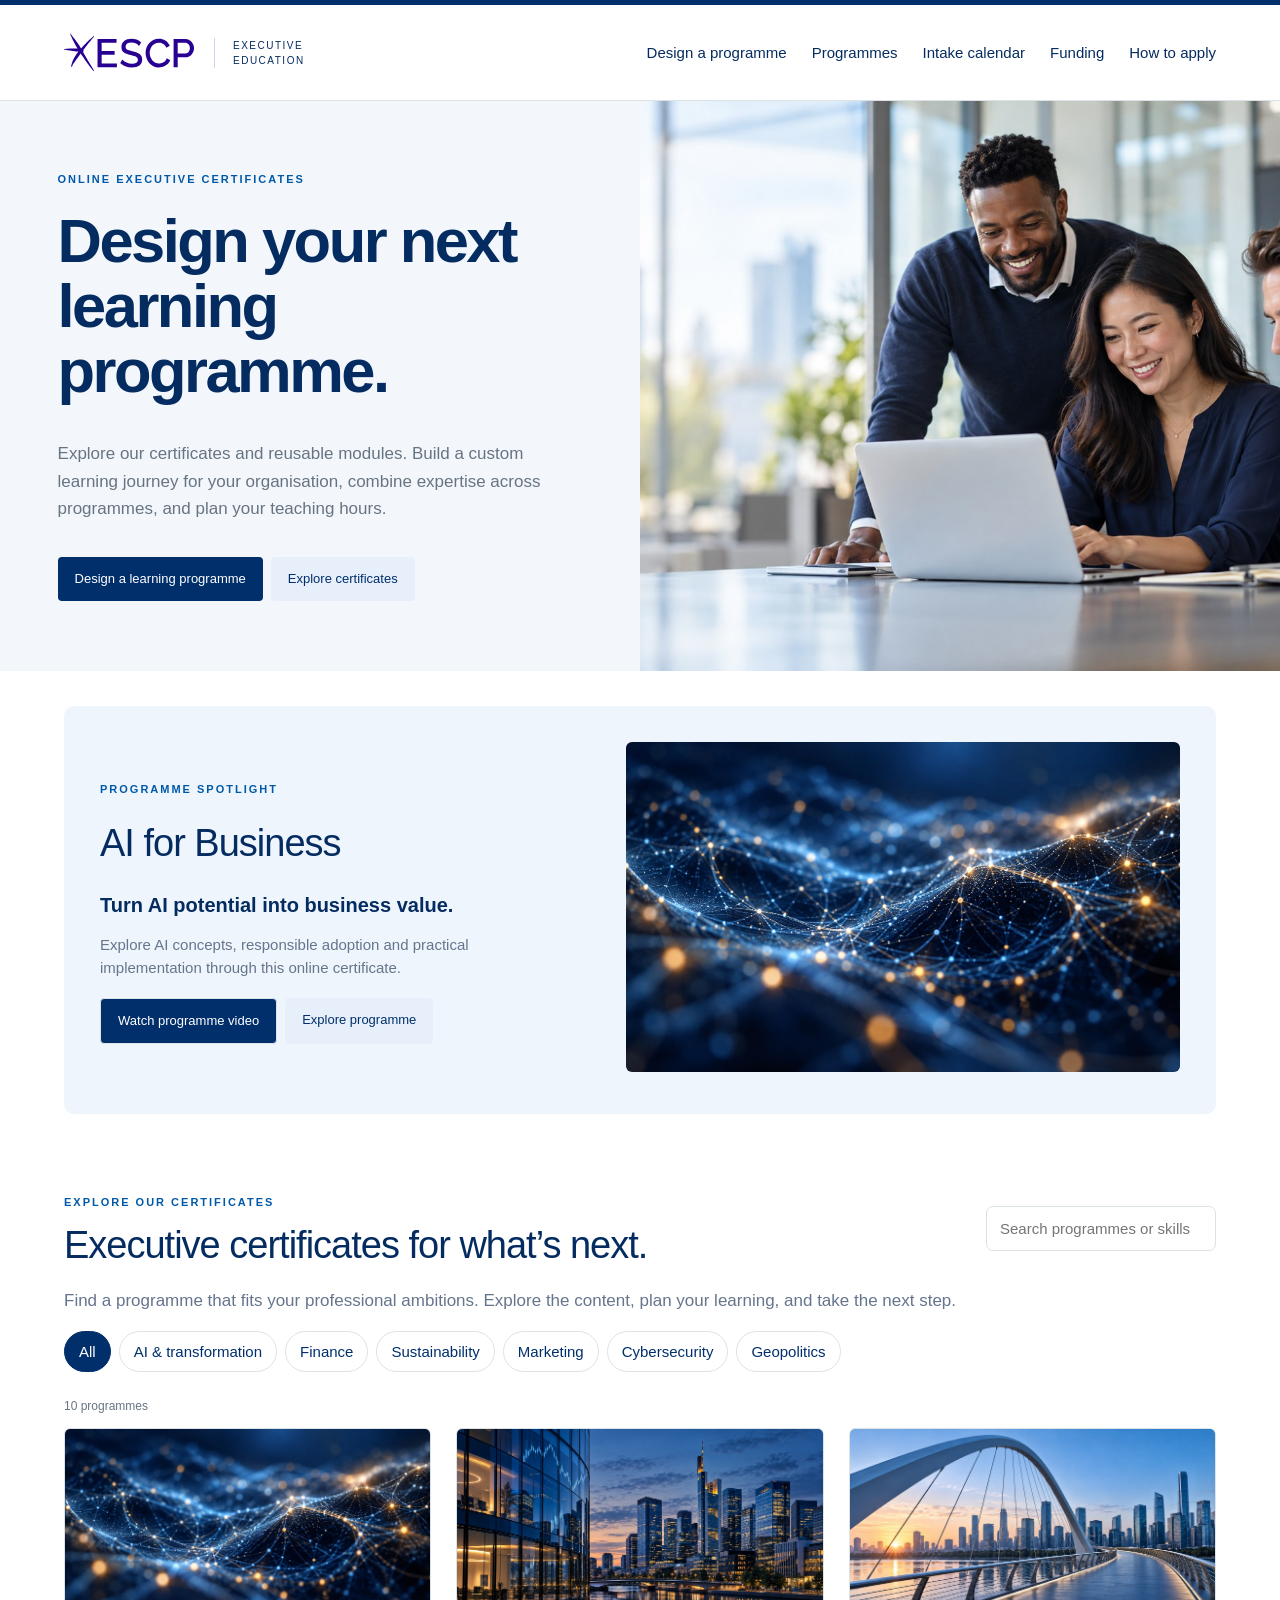
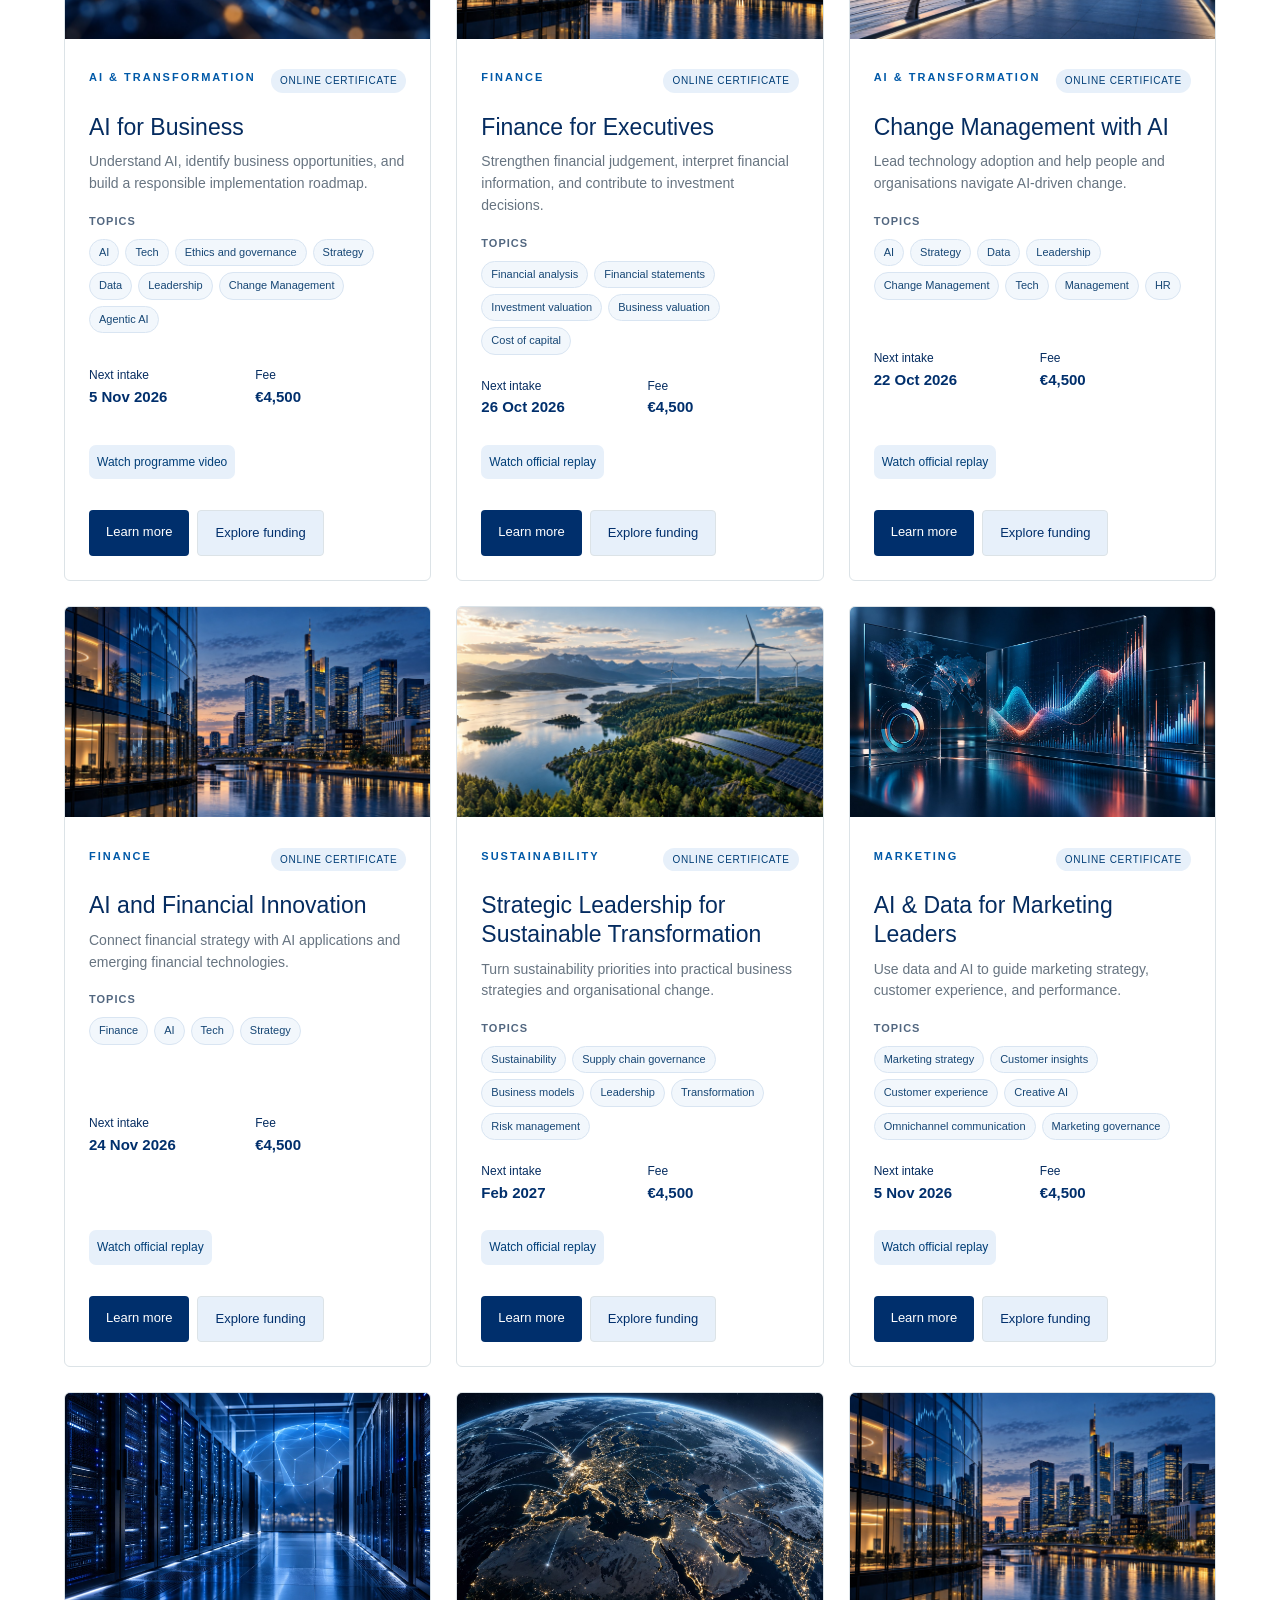
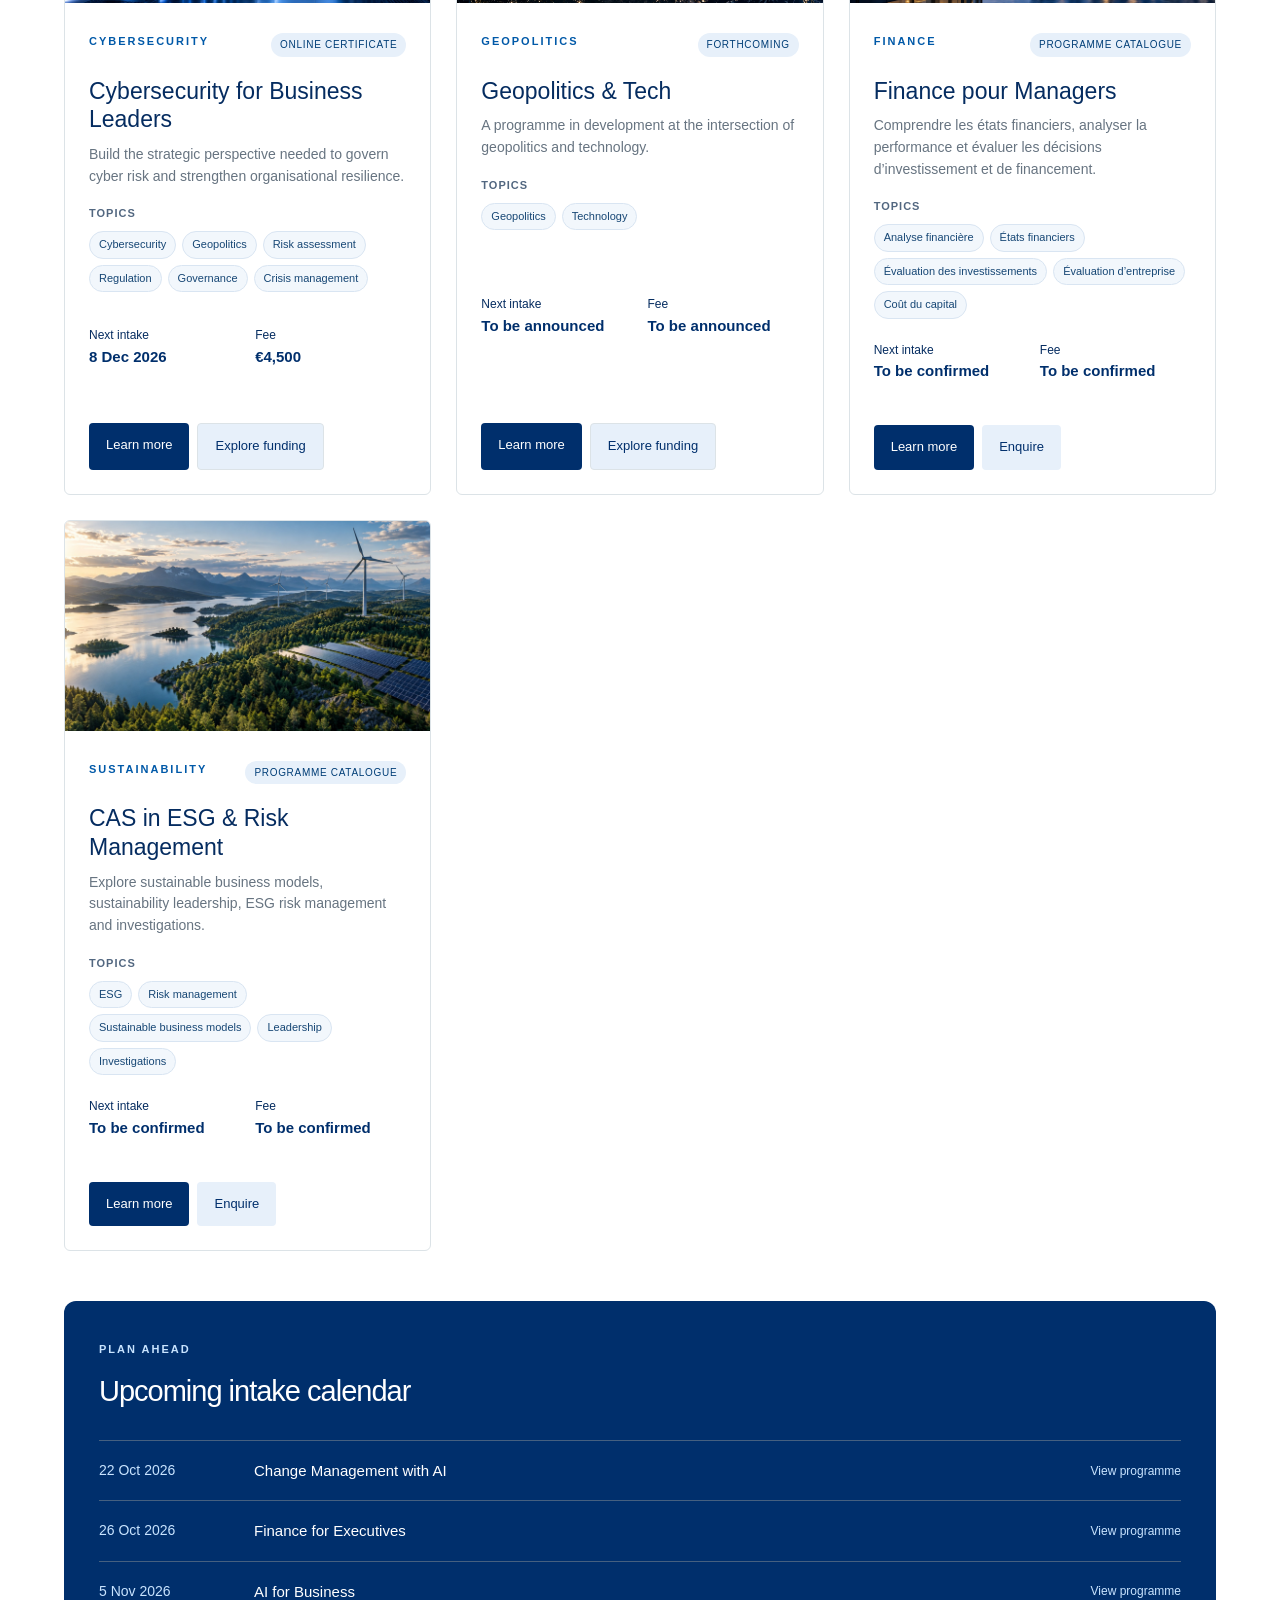
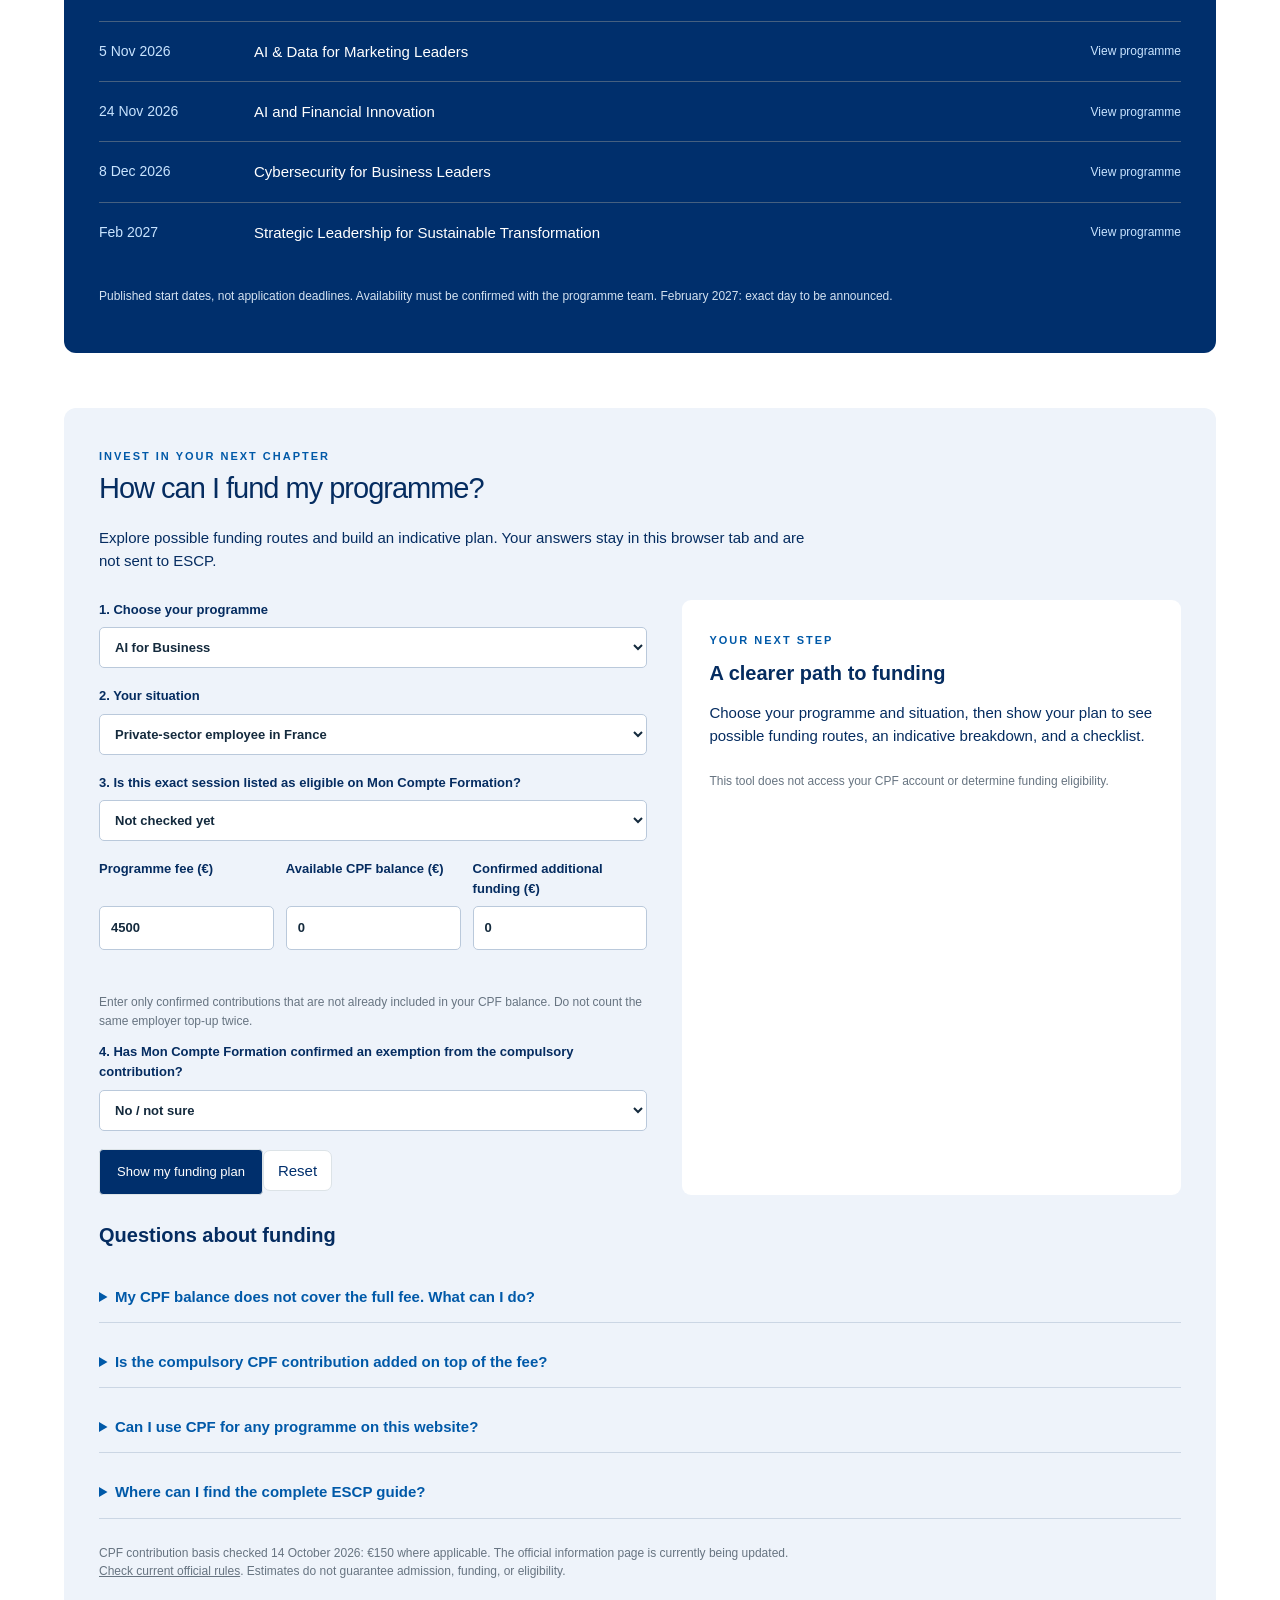
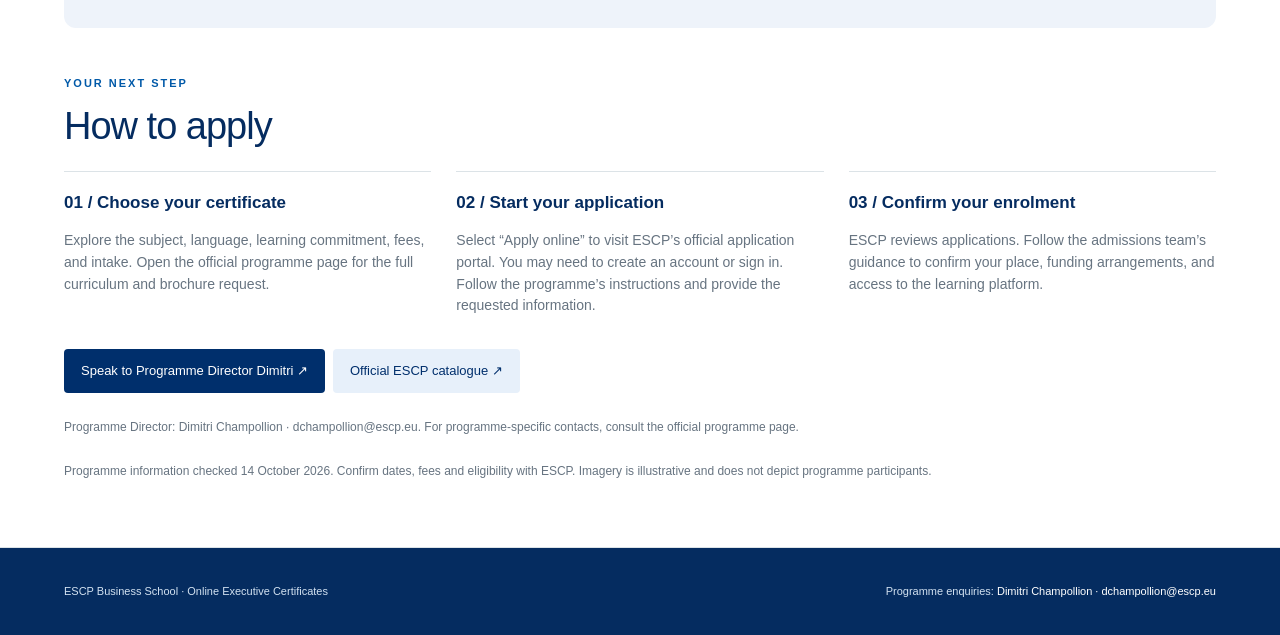
==== commit 4dd9bc02: "Connect portfolio and modules to custom programme bundle builder" ====
--- a/index.html
+++ b/index.html
@@ -24,7 +24,7 @@
   <path class="cls-1" d="M780.55,192.4c-12.46,25.69-38.73,34.81-57.43,34.81-38.08,0-70.27-36.81-70.27-80.38,0-38.41,24.32-79.23,69.42-79.23,11.76,0,40.66,3.23,55.14,33.08l2.73,5.64,25.27-15.76-2.15-4.6c-14.04-29.98-43.9-47.87-79.86-47.87-63.72,0-101.79,54.7-101.79,107.59s40.33,111.04,100.37,111.04c31.53,0,70.98-17.49,85.36-50.92l2.09-4.88-26.34-13.75-2.54,5.22Z"/>
   <path class="cls-1" d="M866.21,68.36h57.43c19.55,0,35.45,18.24,35.45,40.66,0,19.99-11.82,41.24-33.74,41.24h-59.14v-81.89h0ZM924.49,39.14h-89.53v215.75h31.25v-75.42h60c39.61,0,64.13-36.57,64.13-70.46s-27.04-69.88-65.85-69.88Z"/>
   <path class="cls-1" d="M219.39,264.53c-25.55-40.41-51.27-85.07-75.49-127.48,1.39-.14,2.67-.8,3.68-1.93,1.44-1.61,1.82-3.72,1.64-5.89-.16-2.03-1.29-3.64-3.53-4.89,2.63-2.91,6.23-6.93,6.23-6.93,5.91-6.07,10.85-13.26,15.63-20.21,1.73-2.52,15.74-20.59,15.74-20.59l.11-.11c2.72-3.26,5.87-7.11,9.28-11.25,11.67-14.22,26.86-33.53,34.44-42.85,1.79-2.24,1.97-3.79,1.06-4.75-.73-.71-2.76-.69-4.48,1.17-9.63,9.75-21.68,19.23-32.15,29.09-5.27,4.96-22.19,22.68-25.47,25.65-5.98,5.43-10.39,11.31-15.62,16.75-6.99,7.29-14.53,14.11-20.56,21.03-3.28-5.39-10.43-17.68-13.57-22.22-2.81-4.06-9.13-13.94-11.01-16.32-4.82-6.09-17.49-23.14-18.75-24.82,0,0-4.7-6.73-6.92-9.34,0,0-23.98-30.27-29.04-36.45-1.26-1.63-2.34-2.73-3.69-1.92-1.24.94-1.04,2.22-.14,4.12.57,1.11,18.43,39.18,18.43,39.18,2.7,5.65,17.03,32.33,19.82,37.5,4.13,7.66,8.41,15.59,13.24,23.07,2.12,3.25,4.41,6.44,6.68,9.59-1.48.02-20.09-.43-23.58-.51-3.09-.07-8.47-.22-11.43-.3-6.49-.17-14.48.3-26.02.3l-18.95.56c-1.83,0-15.92,1.51-18.65,1.96-.9.15-2.09.48-2.76.58-1.66.27-3.22.89-3.53,2.38-.38,2.06,3.53,1.98,4.47,2.35,8.89,1.89,21.7,3.64,23.65,3.92q13.8,1.96,37.45,5.88c2.68.44,28.39,4.1,31.46,4.46,3.08.36,10.12-.05,13.08.34-14.07,17.35-27.47,38.29-38.11,58.02-8.57,15.89-12.63,33.27-16.54,49.03-.78,3.1-2.49,9.14,1.48,9.63,3.88.48,6.26-6.52,6.26-6.52,4.79-13.72,15.1-25.71,23.08-37.53.88-1.3,14.57-20.66,24.7-34.17,1.29-1.87,14.86-23.1,16.11-24.42,3.67,4.45,7.76,13.43,11.51,18.77,7.27,10.35,14.7,19.41,21.47,31.65,15.56,23.98,53.61,69.57,60.74,79.56.98,1.37,2.26,3.06,4.21,4.47,1.15.83,2.48,1.72,3.4,1.22,1.75-.96.61-2.53-.04-4.2-.38-.98-.84-1.93-1.36-2.85l-4.91-8.82c-.82-1.71-1.74-3.36-2.75-4.97Z"/>
-</svg><span>EXECUTIVE EDUCATION</span></a><nav><a href="index.html#portfolio">Programmes</a><a href="index.html#timeline">Intake calendar</a><a href="index.html#funding">Funding</a><a href="index.html#register">How to apply</a></nav></header><main><section class="hero"><div class="herocopy"><span class="eyebrow">Online executive certificates</span><h1>Build your<br>next advantage.</h1><p class="intro">Executive online learning for your next chapter. Explore the expertise, practical skills and perspectives to move your career and organisation forward.</p><div class="actions"><a class="cta" href="#portfolio">Find your programme</a></div></div><img class="hero-image" src="assets/hero.jpg" alt="Illustrative image of professionals learning together"></section><section class="spotlight"><div><span class="eyebrow">Programme spotlight</span><h2>AI for Business</h2><h3>Turn AI potential into business value.</h3><p>Explore AI concepts, responsible adoption and practical implementation through this online certificate.</p><div class="actions"><button class="cta" onclick="playVideo(0)">Watch programme video</button><a class="cta secondary" href="artificial-intelligence-business-certificate.html">Explore programme</a></div></div><button class="video-cover" onclick="playVideo(0)" aria-label="Watch AI for Business programme video"><img src="assets/ai.jpg" alt="Abstract AI data network"></button></section><section id="portfolio"><div class="sectiontop"><div><span class="eyebrow">Explore our certificates</span><h2>Executive certificates for what’s next.</h2></div><input id="search" aria-label="Search programmes" placeholder="Search programmes or skills"></div><p class="programintro">Find a programme that fits your professional ambitions. Explore the content, plan your learning, and take the next step.</p><div class="tools" id="filters"></div><p id="count" class="note" aria-live="polite"></p><div class="grid" id="projects"></div></section><section class="roadmap" id="timeline"><span class="eyebrow">Plan ahead</span><h2>Upcoming intake calendar</h2><div class="calendar" id="calendar"></div><p class="note" style="color:#d3e2f1">Published start dates, not application deadlines. Availability must be confirmed with the programme team. February 2027: exact day to be announced.</p></section><section id="funding" class="funding"><span class="eyebrow">Invest in your next chapter</span><h2>How can I fund my programme?</h2><p>Explore possible funding routes and build an indicative plan. Your answers stay in this browser tab and are not sent to ESCP.</p><div class="fund-layout"><form id="fundform"><label>1. Choose your programme<select id="fundprogramme"></select></label><label>2. Your situation<select id="fundstatus"><option value="employee">Private-sector employee in France</option><option value="jobseeker">Registered jobseeker in France</option><option value="independent">Self-employed in France</option><option value="public">Public-sector employee</option><option value="other">Other / based outside France</option></select></label><label>3. Is this exact session listed as eligible on Mon Compte Formation?<select id="fundeligible"><option value="unknown">Not checked yet</option><option value="yes">Yes, I verified the exact session</option><option value="no">No</option></select></label><div class="fundnumbers"><label>Programme fee (€)<input id="fundfee" type="number" min="0" step="0.01" value="4500" required></label><label>Available CPF balance (€)<input id="fundcpf" type="number" min="0" step="0.01" value="0" required></label><label>Confirmed additional funding (€)<input id="fundextra" type="number" min="0" step="0.01" value="0" required></label></div><p class="note">Enter only confirmed contributions that are not already included in your CPF balance. Do not count the same employer top-up twice.</p><label>4. Has Mon Compte Formation confirmed an exemption from the compulsory contribution?<select id="fundexempt"><option value="no">No / not sure</option><option value="yes">Yes, confirmed</option></select></label><button class="cta" type="submit">Show my funding plan</button><button type="reset">Reset</button></form><div id="fundresult" class="fundresult" aria-live="polite"><span class="eyebrow">Your next step</span><h3>A clearer path to funding</h3><p>Choose your programme and situation, then show your plan to see possible funding routes, an indicative breakdown, and a checklist.</p><p class="note">This tool does not access your CPF account or determine funding eligibility.</p></div></div><h3>Questions about funding</h3><details><summary>My CPF balance does not cover the full fee. What can I do?</summary><p>Explore a confirmed employer contribution, other support appropriate to your situation, or personal payment. An additional contribution is not guaranteed and must be approved by the relevant funder.</p></details><details><summary>Is the compulsory CPF contribution added on top of the fee?</summary><p>No. Where applicable, the €150 contribution is included in the amount you pay, not added twice. If your existing shortfall is already above €150, it is not an additional €150 charge. The official platform confirms your final amount and any exemption.</p></details><details><summary>Can I use CPF for any programme on this website?</summary><p>Check the exact programme, certification, and session on Mon Compte Formation. A listing on this catalogue does not itself establish CPF eligibility. Public-sector CPF arrangements follow a different process.</p></details><details><summary>Where can I find the complete ESCP guide?</summary><p>The original guide describes a wider range of funding routes. It contains older information, including the former CPF contribution discussion. Confirm current rules and programme-specific support before relying on it.</p><a id="fundpdf" class="cta secondary" download="ESCP-funding-guide-original.pdf">Download original guide (French)</a></details><p class="note">CPF contribution basis checked 14 October 2026: €150 where applicable. The official information page is currently being updated. <a href="https://www.moncompteformation.gouv.fr/espace-public/une-participation-financiere-pourquoi-et-comment" target="_blank" rel="noopener"><u>Check current official rules</u></a>. Estimates do not guarantee admission, funding, or eligibility.</p></section><section id="register"><div class="sectiontop"><div><span class="eyebrow">Your next step</span><h2>How to apply</h2></div></div><div class="objectives"><div class="objective"><b>01 / Choose your certificate</b><p>Explore the subject, language, learning commitment, fees, and intake. Open the official programme page for the full curriculum and brochure request.</p></div><div class="objective"><b>02 / Start your application</b><p>Select “Apply online” to visit ESCP’s official application portal. You may need to create an account or sign in. Follow the programme’s instructions and provide the requested information.</p></div><div class="objective"><b>03 / Confirm your enrolment</b><p>ESCP reviews applications. Follow the admissions team’s guidance to confirm your place, funding arrangements, and access to the learning platform.</p></div></div><div class="actions"><a class="cta" href="mailto:dchampollion@escp.eu?subject=Online%20Executive%20Certificates%20enquiry">Speak to Programme Director Dimitri ↗</a><a class="cta secondary" href="https://escp.eu/executive-education/programmes/certificate-short-programmes" target="_blank" rel="noopener">Official ESCP catalogue ↗</a></div><p class="note">Programme Director: Dimitri Champollion · dchampollion@escp.eu. For programme-specific contacts, consult the official programme page.</p></section><p class="note">Programme information checked 14 October 2026. Confirm dates, fees and eligibility with ESCP. Imagery is illustrative and does not depict programme participants.</p></main><footer><div>ESCP Business School · Online Executive Certificates</div><div>Programme enquiries: <a href="mailto:dchampollion@escp.eu">Dimitri Champollion · dchampollion@escp.eu</a></div></footer><dialog id="modal"><button class="close" id="close">Close</button><div id="modalbody"></div></dialog><script>const data=[["AI for Business", "AI & transformation", "5 Nov 2026", "2026-11-05", "72 hours", "English", "Understand AI, identify business opportunities, and build a responsible implementation roadmap.", "artificial-intelligence-business-certificate", "6824a8dc40f1b31d6e028f21", "Executives, managers and professionals exploring AI-led transformation.", "AI value creation; core technologies; governance and ethics; AI project roadmaps; generative and agentic AI; monitoring change."], ["Finance for Executives", "Finance", "26 Oct 2026", "2026-10-26", "70 hours", "English / French", "Strengthen financial judgement, interpret financial information, and contribute to investment decisions.", "finance-executives", "687ed5206ab72813c16347e3", "Professionals seeking greater confidence in corporate finance.", "Financial performance, financial statements, investment decisions, financing and value creation."], ["Change Management with AI", "AI & transformation", "22 Oct 2026", "2026-10-22", "60 hours", "English", "Lead technology adoption and help people and organisations navigate AI-driven change.", "change-management-with-ai", "687ed62d6ab72813c1634b5a", "Functional managers, business unit leaders and transformation consultants.", "Initiating change; emerging technologies; uncertainty; AI roadmaps; overcoming resistance."], ["AI and Financial Innovation", "Finance", "24 Nov 2026", "2026-11-24", "60 hours", "English", "Connect financial strategy with AI applications and emerging financial technologies.", "financial-innovation-ai", "688c449c6ab728b9772b037b", "Banking, asset management, fintech and corporate finance professionals.", "Financial business models, AI decision-making, fintech, decentralised finance and practical AI projects."], ["Strategic Leadership for Sustainable Transformation", "Sustainability", "Feb 2027", "2027-02-01", "60 hours", "English", "Turn sustainability priorities into practical business strategies and organisational change.", "strategic-leadership-sustainable-transformation", "68a433ab5d69356dd75efb94", "Strategy, innovation and sustainability leaders, managers and consultants.", "Supply chain governance; sustainable business models; leadership; transformation management; risk."], ["AI & Data for Marketing Leaders", "Marketing", "5 Nov 2026", "2026-11-05", "See programme page", "English", "Use data and AI to guide marketing strategy, customer experience, and performance.", "certificate-ai-data-marketing-leaders", "691c9e423b5d002723d7b963", "Marketing, product, communication, digital and CRM professionals.", "Marketing strategy, customer intelligence, AI-enhanced journeys, omnichannel communication, performance and governance."], ["Cybersecurity for Business Leaders", "Cybersecurity", "8 Dec 2026", "2026-12-08", "60 hours", "English", "Build the strategic perspective needed to govern cyber risk and strengthen organisational resilience.", "cybersecurity-for-business-leaders", "", "Executives and senior decision-makers responsible for digital resilience.", "Geopolitics; threat analysis; regulation; risk protection and governance; cyber crisis decisions."], ["Geopolitics & Tech", "Geopolitics", "To be announced", "", "To be announced", "To be announced", "A programme in development at the intersection of geopolitics and technology.", "", "", "Audience details to be announced.", "Programme content, dates, fees and registration details will be published once confirmed."]];const programmes=[{"weeks":"18 weeks","workload":"120 hours","prereq":"Open to motivated professionals. Strong commitment and intellectual engagement are expected.","objectives":["Identify opportunities to create value with AI.","Plan an AI implementation roadmap.","Evaluate governance, ethics and responsible adoption."],"modules":["Value creation with data and AI","Core AI concepts and technologies","Governance and ethics","AI project roadmaps","From generative to agentic AI","Monitoring change"],"faculty":["Louis-David Benyayer","Javier Amaya Silva, Daniel Pesch and David Lehmann","Erwan Lamy and Marie L’Hermite","Alessandro Lanteri","Matthieu Biava"],"assessment":"Module quizzes and assignments, plus an individual capstone applying AI to an organisational project.","title":"AI for Business","topic":"AI & transformation","date":"5 Nov 2026","sort":"2026-11-05","hours":"72 hours","language":"English","description":"Understand AI, identify business opportunities, and build a responsible implementation roadmap.","official":"https://escp.eu/programmes/open-programmes/artificial-intelligence-business-certificate","apply":"https://openenrollment.escp.eu/templates/6824a8dc40f1b31d6e028f21/start","audience":"Executives, managers and professionals exploring AI-led transformation.","slug":"artificial-intelligence-business-certificate","image":"ai","topics":["AI","Tech","Ethics and governance","Strategy","Data","Leadership","Change Management","Agentic AI"]},{"weeks":"Confirm with programme team","workload":"Confirm with programme team","prereq":"Open to non-financial professionals. No prior financial expertise is required.","objectives":["Interpret financial statements and performance indicators.","Evaluate investments and business value.","Use financial reasoning in strategic decisions."],"modules":["Course overview and financial approach","Demystifying financial logic","Financial analysis: statements and accounting","Financial analysis: performance indicators","Investment project valuation","Financial asset valuation","Cost of capital"],"faculty":[],"assessment":"Confirm the current assessment and certificate requirements with the programme team.","title":"Finance for Executives","topic":"Finance","date":"26 Oct 2026","sort":"2026-10-26","hours":"70 hours","language":"English / French","description":"Strengthen financial judgement, interpret financial information, and contribute to investment decisions.","official":"https://escp.eu/programmes/open-programmes/finance-executives","apply":"https://openenrollment.escp.eu/templates/687ed5206ab72813c16347e3/start","audience":"Professionals seeking greater confidence in corporate finance.","slug":"finance-executives","image":"finance","topics":["Financial analysis","Financial statements","Investment valuation","Business valuation","Cost of capital"]},{"weeks":"15 weeks","workload":"120 hours","prereq":"Open to motivated professionals. No technical background is required.","objectives":["Plan technology-driven transformation.","Evaluate organisational and ethical implications.","Address resistance and support adoption."],"modules":["Initiating and monitoring change","Emerging technologies","Navigating uncertainty","Designing an AI roadmap","Overcoming resistance to change"],"faculty":[],"assessment":"Module quizzes and assignments, plus an individual capstone on technological change.","title":"Change Management with AI","topic":"AI & transformation","date":"22 Oct 2026","sort":"2026-10-22","hours":"60 hours","language":"English","description":"Lead technology adoption and help people and organisations navigate AI-driven change.","official":"https://escp.eu/programmes/open-programmes/change-management-with-ai","apply":"https://openenrollment.escp.eu/templates/687ed62d6ab72813c1634b5a/start","audience":"Functional managers, business unit leaders and transformation consultants.","slug":"change-management-with-ai","image":"bridge","topics":["AI","Strategy","Data","Leadership","Change Management","Tech","Management","HR"]},{"weeks":"15 weeks","workload":"120 hours","prereq":"Confirm entry requirements and the expected technical preparation with the programme team.","objectives":["Evaluate financial business model innovation.","Assess AI and fintech applications.","Plan implementation and consider digital-asset risks."],"modules":["Elective: fintech and financial services OR decentralised finance and digital assets","Business model innovation in finance","AI applications in finance","Leading AI implementation in finance","Generative AI and machine learning in finance"],"faculty":["Santiago Barraza (Academic Director)"],"assessment":"Quizzes and assignments, plus a group capstone project.","title":"AI and Financial Innovation","topic":"Finance","date":"24 Nov 2026","sort":"2026-11-24","hours":"60 hours","language":"English","description":"Connect financial strategy with AI applications and emerging financial technologies.","official":"https://escp.eu/programmes/open-programmes/financial-innovation-ai","apply":"https://openenrollment.escp.eu/templates/688c449c6ab728b9772b037b/start","audience":"Banking, asset management, fintech and corporate finance professionals.","slug":"financial-innovation-ai","image":"finance","topics":["Finance","AI","Tech","Strategy"]},{"weeks":"17 weeks","workload":"120 hours","prereq":"Open to motivated professionals. Strong commitment and intellectual engagement are expected.","objectives":["Identify sustainable business opportunities.","Lead organisational transformation.","Assess sustainability-related risks."],"modules":["Sustainability and supply chain governance","Designing sustainable business models","Leadership for sustainability transformation","Sustainable transformation management","Risk management"],"faculty":["Christian Durach","Florian Lüdeke-Freund","Carolin Waldner","Max Weiß","Ulrich Hagel and Michael Wiedmann"],"assessment":"Module quizzes and/or assignments, plus an individual capstone.","title":"Strategic Leadership for Sustainable Transformation","topic":"Sustainability","date":"Feb 2027","sort":"2027-02-01","hours":"60 hours","language":"English","description":"Turn sustainability priorities into practical business strategies and organisational change.","official":"https://escp.eu/programmes/open-programmes/strategic-leadership-sustainable-transformation","apply":"https://openenrollment.escp.eu/templates/68a433ab5d69356dd75efb94/start","audience":"Strategy, innovation and sustainability leaders, managers and consultants.","slug":"strategic-leadership-sustainable-transformation","image":"sustainability","topics":["Sustainability","Supply chain governance","Business models","Leadership","Transformation","Risk management"]},{"weeks":"Confirm with programme team","workload":"Confirm with programme team","prereq":"Confirm current admission requirements with the programme team.","objectives":["Build data-informed marketing strategies.","Use AI for customer insight and experience.","Develop responsible marketing technology governance."],"modules":["Marketing strategy and value creation in the AI era","Decision intelligence and customer insights","AI-enabled customer experience design","AI-enabled creative practices and omnichannel communication","Marketing technology, governance and operating models"],"faculty":["Isabella Maggioni","Hsin-Hsuan Meg Lee","Vitor Lima","Lorena Blasco-Arcas","Guillaume Thfoin"],"assessment":"Module quizzes and/or assignments, plus an individual capstone.","title":"AI & Data for Marketing Leaders","topic":"Marketing","date":"5 Nov 2026","sort":"2026-11-05","hours":"See programme page","language":"English","description":"Use data and AI to guide marketing strategy, customer experience, and performance.","official":"https://escp.eu/programmes/open-programmes/certificate-ai-data-marketing-leaders","apply":"https://openenrollment.escp.eu/templates/691c9e423b5d002723d7b963/start","audience":"Marketing, product, communication, digital and CRM professionals.","slug":"certificate-ai-data-marketing-leaders","image":"marketing","topics":["Marketing strategy","Customer insights","Customer experience","Creative AI","Omnichannel communication","Marketing governance"]},{"weeks":"17 weeks","workload":"120 hours","prereq":"No technical background is required. Designed around executive oversight and governance.","objectives":["Assess strategic cyber risks.","Strengthen governance and organisational resilience.","Practise executive cyber-crisis decisions."],"modules":["Geopolitics and cybersecurity","Threat analysis and risk assessment","Regulatory environment","Risk protection strategy and governance","Cyber-crisis decision exercise"],"faculty":["Bastian Dufilhol (Academic Director)"],"assessment":"Quizzes, assignments, and an individual confidential capstone on an organisational challenge.","title":"Cybersecurity for Business Leaders","topic":"Cybersecurity","date":"8 Dec 2026","sort":"2026-12-08","hours":"60 hours","language":"English","description":"Build the strategic perspective needed to govern cyber risk and strengthen organisational resilience.","official":"https://escp.eu/programmes/open-programmes/cybersecurity-for-business-leaders","apply":"https://escp.eu/programmes/open-programmes/cybersecurity-for-business-leaders","audience":"Executives and senior decision-makers responsible for digital resilience.","slug":"cybersecurity-for-business-leaders","image":"cyber","topics":["Cybersecurity","Geopolitics","Risk assessment","Regulation","Governance","Crisis management"]},{"weeks":"To be announced","workload":"To be announced","prereq":"To be announced.","objectives":[],"modules":[],"faculty":[],"assessment":"Programme structure and assessment are to be announced.","title":"Geopolitics & Tech","topic":"Geopolitics","date":"To be announced","sort":"","hours":"To be announced","language":"To be announced","description":"A programme in development at the intersection of geopolitics and technology.","official":"","apply":"","audience":"Audience details to be announced.","slug":"geopolitics-tech","image":"geopolitics","topics":["Geopolitics","Technology"]},{"title":"Finance pour Managers","slug":"finance-pour-managers","topic":"Finance","language":"Français","image":"finance","description":"Comprendre les états financiers, analyser la performance et évaluer les décisions d’investissement et de financement.","topics":["Analyse financière","États financiers","Évaluation des investissements","Évaluation d’entreprise","Coût du capital"],"codes":["CORFI-01","CORFI-02","CORFI-03","CORFI-04","CORFI-05"],"date":"To be confirmed","sort":"","hours":"To be confirmed","weeks":"To be confirmed","workload":"To be confirmed","prereq":"Confirm with the programme team.","objectives":[],"modules":["Analyse financière, partie I : Comment construire des états financiers ?","Analyse financière partie II : Comment traduire vos performances en chiffres","Évaluation financière, partie I : Comment évaluer une opportunité d'investissement ?","Évaluation financière, partie II : comment évaluer votre entreprise","Coût du capital : Comment évaluer le rendement exigé par les fournisseurs de capitaux"],"faculty":["Fahmi Ben Abdelkader"],"assessment":"Confirm assessment and certificate requirements with the programme team.","official":"","apply":"","audience":"Discuss programme fit with the programme team.","listingStatus":"Programme catalogue"},{"title":"CAS in ESG & Risk Management","slug":"cas-esg-risk-management","topic":"Sustainability","language":"To be confirmed","image":"sustainability","description":"Explore sustainable business models, sustainability leadership, ESG risk management and investigations.","topics":["ESG","Risk management","Sustainable business models","Leadership","Investigations"],"codes":["SUSTR-02","SUSTR-04","SUSTR-05","ASESG-02","ASESG-03"],"date":"To be confirmed","sort":"","hours":"To be confirmed","weeks":"To be confirmed","workload":"To be confirmed","prereq":"Confirm with the programme team.","objectives":[],"modules":["Designing Sustainable Business Models","Leadership for Sustainability Transformation","Risk Management","Risk Management - part II","Investigations"],"faculty":["Florian Lüdeke-Freund","Carolin Waldner","Michael Wiedmann","Ulrich Hagel"],"assessment":"Confirm assessment and certificate requirements with the programme team.","official":"","apply":"","audience":"Discuss programme fit with the programme team.","listingStatus":"Programme catalogue"}];const media={"0": {"url": "https://player.vimeo.com/video/1094338998?h=e0b5389a53", "label": "Watch programme video", "type": "video"}, "1": {"url": "https://webikeo.fr/landing/risque-et-rentabilite-les-dessous-d-un-couple-mythique/14084?campaign=replay-eventPg", "label": "Watch official masterclass replay", "type": "replay"}, "2": {"url": "https://webikeo.fr/landing/transformation-ia-et-consulting-integrer-l-ia-dans-le-metier-du-consultant/14082?campaign=replay-eventPg", "label": "Watch official masterclass replay", "type": "replay"}, "3": {"url": "https://escp-eu.zoom.us/rec/share/S6P5GscLFwroqo63vJDANc3exgMSUQARnRcdG3LL-8O4dvgtA1yN7rGz7vM_KsVX.BYK65XeLE7otZrnm", "label": "Watch official masterclass replay", "type": "replay"}, "4": {"url": "https://webikeo.fr/landing/ia-et-entreprise-potentiel-reel-risques-reels-comment-decider-avec-lucidite/14368?campaign=Replay", "label": "Watch official masterclass replay", "type": "replay"}, "5": {"url": "https://webikeo.fr/landing/vos-prochains-clients-seront-des-agents-ia-le-marketing-change-ses-regles-etes-vous-pret/14593?campaign=Replay", "label": "Watch official masterclass replay", "type": "replay"}};function actions(d){return d.apply?`<a class="cta" href="${d.apply}" target="_blank" rel="noopener">Apply online</a><a class="cta secondary" href="${d.official}" target="_blank" rel="noopener">Official programme & brochure</a>`:'<p>Registration details to be announced.</p>'}function playVideo(i){const m=media[i],d=programmes[i];if(!m)return;document.getElementById('modalbody').innerHTML=`<span class="eyebrow">${m.type==='video'?'Programme video':'Official masterclass replay'}</span><h2>${d.title}</h2>`+(m.type==='video'?`<div class="video-frame"><iframe src="${m.url}" title="${d.title} programme video" allow="fullscreen; picture-in-picture" allowfullscreen referrerpolicy="strict-origin-when-cross-origin"></iframe></div>`:`<p>The replay linked from the official ESCP programme page opens on its provider’s website. Registration may be required.</p><a class="cta" href="${m.url}" target="_blank" rel="noopener">Open official replay</a>`);document.getElementById('modal').showModal()}document.getElementById('close').onclick=()=>document.getElementById('modal').close();document.getElementById('modal').addEventListener('close',()=>{document.getElementById('modalbody').innerHTML=''});let filter='All';const cats=['All',...new Set(programmes.map(d=>d.topic))];const filters=document.getElementById('filters');function render(){filters.innerHTML=cats.map(c=>`<button class="${c===filter?'active':''}" aria-pressed="${c===filter}">${c}</button>`).join('');const q=document.getElementById('search').value.toLowerCase();const rows=programmes.filter(d=>(filter==='All'||d.topic===filter)&&[d.title,d.topic,d.description,d.audience,...d.topics].join(' ').toLowerCase().includes(q));document.getElementById('count').textContent=rows.length+' programmes';document.getElementById('projects').innerHTML=rows.map(d=>{let i=programmes.indexOf(d);return `<article class="card"><a href="${d.slug}.html" tabindex="-1" aria-hidden="true"><img class="cardimage" src="assets/${d.image}.jpg" alt="" loading="lazy"></a><div class="cardbody"><div class="cardtop"><span class="eyebrow">${d.topic}</span><span class="tag">${d.listingStatus||(d.official?'Online certificate':'Forthcoming')}</span></div><h3><a href="${d.slug}.html">${d.title}</a></h3><p>${d.description}</p><div class="course-topics" aria-label="Programme topics"><span class="topics-label">Topics</span><ul>${d.topics.map(t=>`<li>${t}</li>`).join('')}</ul></div><div class="facts"><span>Next intake<strong>${d.date}</strong></span><span>Fee<strong>${d.listingStatus?'To be confirmed':(d.official?'€4,500':'To be announced')}</strong></span></div><div class="meta">${media[i]?`<button class="video-button" onclick="playVideo(${i})">${media[i].type==='video'?'Watch programme video':'Watch official replay'}</button>`:''}<div class="actions"><a class="cta" href="${d.slug}.html">Learn more</a>${d.listingStatus?`<a class="cta secondary" href="mailto:dchampollion@escp.eu?subject=${encodeURIComponent(d.title)}">Enquire</a>`:`<button class="cta secondary" onclick="openFunding(${i})">Explore funding</button>`}</div></div></div></article>`}).join('')||'<p class="empty">No matching programmes. Try another search.</p>';filters.querySelectorAll('button').forEach(b=>b.onclick=()=>{filter=b.textContent;render()})}document.getElementById('search').addEventListener('input',render);document.getElementById('calendar').innerHTML=programmes.filter(d=>d.sort).sort((a,b)=>a.sort.localeCompare(b.sort)).map(d=>`<div class="event"><time>${d.date}</time><span>${d.title}</span><a href="${d.slug}.html">View programme</a></div>`).join('');render();const fp=document.getElementById('fundprogramme');fp.innerHTML=data.map((d,i)=>`<option value="${i}">${d[0]}</option>`).join('');function openFunding(i){fp.value=i;syncFunding();document.getElementById('funding').scrollIntoView({behavior:'smooth'});fp.focus({preventScroll:true})}function syncFunding(){const d=data[+fp.value];document.getElementById('fundfee').value=d[7]?'4500':'';document.getElementById('fundeligible').value='unknown';document.getElementById('fundresult').innerHTML='<h3>Check your programme details</h3><p>Confirm the exact session and funding eligibility before estimating your costs.</p>'}fp.onchange=syncFunding;
+</svg><span>EXECUTIVE EDUCATION</span></a><nav><a href="design-programme.html">Design a programme</a><a href="index.html#portfolio">Programmes</a><a href="index.html#timeline">Intake calendar</a><a href="index.html#funding">Funding</a><a href="index.html#register">How to apply</a></nav></header><main><section class="hero"><div class="herocopy"><span class="eyebrow">Online executive certificates</span><h1>Design your next<br>learning programme.</h1><p class="intro">Explore our certificates and reusable modules. Build a custom learning journey for your organisation, combine expertise across programmes, and plan your teaching hours.</p><div class="actions"><a class="cta" href="design-programme.html">Design a learning programme</a><a class="cta secondary" href="#portfolio">Explore certificates</a></div></div><img class="hero-image" src="assets/hero.jpg" alt="Illustrative image of professionals learning together"></section><section class="spotlight"><div><span class="eyebrow">Programme spotlight</span><h2>AI for Business</h2><h3>Turn AI potential into business value.</h3><p>Explore AI concepts, responsible adoption and practical implementation through this online certificate.</p><div class="actions"><button class="cta" onclick="playVideo(0)">Watch programme video</button><a class="cta secondary" href="artificial-intelligence-business-certificate.html">Explore programme</a></div></div><button class="video-cover" onclick="playVideo(0)" aria-label="Watch AI for Business programme video"><img src="assets/ai.jpg" alt="Abstract AI data network"></button></section><section id="portfolio"><div class="sectiontop"><div><span class="eyebrow">Explore our certificates</span><h2>Executive certificates for what’s next.</h2></div><input id="search" aria-label="Search programmes" placeholder="Search programmes or skills"></div><p class="programintro">Find a programme that fits your professional ambitions. Explore the content, plan your learning, and take the next step.</p><div class="tools" id="filters"></div><p id="count" class="note" aria-live="polite"></p><div class="grid" id="projects"></div></section><section class="roadmap" id="timeline"><span class="eyebrow">Plan ahead</span><h2>Upcoming intake calendar</h2><div class="calendar" id="calendar"></div><p class="note" style="color:#d3e2f1">Published start dates, not application deadlines. Availability must be confirmed with the programme team. February 2027: exact day to be announced.</p></section><section id="funding" class="funding"><span class="eyebrow">Invest in your next chapter</span><h2>How can I fund my programme?</h2><p>Explore possible funding routes and build an indicative plan. Your answers stay in this browser tab and are not sent to ESCP.</p><div class="fund-layout"><form id="fundform"><label>1. Choose your programme<select id="fundprogramme"></select></label><label>2. Your situation<select id="fundstatus"><option value="employee">Private-sector employee in France</option><option value="jobseeker">Registered jobseeker in France</option><option value="independent">Self-employed in France</option><option value="public">Public-sector employee</option><option value="other">Other / based outside France</option></select></label><label>3. Is this exact session listed as eligible on Mon Compte Formation?<select id="fundeligible"><option value="unknown">Not checked yet</option><option value="yes">Yes, I verified the exact session</option><option value="no">No</option></select></label><div class="fundnumbers"><label>Programme fee (€)<input id="fundfee" type="number" min="0" step="0.01" value="4500" required></label><label>Available CPF balance (€)<input id="fundcpf" type="number" min="0" step="0.01" value="0" required></label><label>Confirmed additional funding (€)<input id="fundextra" type="number" min="0" step="0.01" value="0" required></label></div><p class="note">Enter only confirmed contributions that are not already included in your CPF balance. Do not count the same employer top-up twice.</p><label>4. Has Mon Compte Formation confirmed an exemption from the compulsory contribution?<select id="fundexempt"><option value="no">No / not sure</option><option value="yes">Yes, confirmed</option></select></label><button class="cta" type="submit">Show my funding plan</button><button type="reset">Reset</button></form><div id="fundresult" class="fundresult" aria-live="polite"><span class="eyebrow">Your next step</span><h3>A clearer path to funding</h3><p>Choose your programme and situation, then show your plan to see possible funding routes, an indicative breakdown, and a checklist.</p><p class="note">This tool does not access your CPF account or determine funding eligibility.</p></div></div><h3>Questions about funding</h3><details><summary>My CPF balance does not cover the full fee. What can I do?</summary><p>Explore a confirmed employer contribution, other support appropriate to your situation, or personal payment. An additional contribution is not guaranteed and must be approved by the relevant funder.</p></details><details><summary>Is the compulsory CPF contribution added on top of the fee?</summary><p>No. Where applicable, the €150 contribution is included in the amount you pay, not added twice. If your existing shortfall is already above €150, it is not an additional €150 charge. The official platform confirms your final amount and any exemption.</p></details><details><summary>Can I use CPF for any programme on this website?</summary><p>Check the exact programme, certification, and session on Mon Compte Formation. A listing on this catalogue does not itself establish CPF eligibility. Public-sector CPF arrangements follow a different process.</p></details><details><summary>Where can I find the complete ESCP guide?</summary><p>The original guide describes a wider range of funding routes. It contains older information, including the former CPF contribution discussion. Confirm current rules and programme-specific support before relying on it.</p><a id="fundpdf" class="cta secondary" download="ESCP-funding-guide-original.pdf">Download original guide (French)</a></details><p class="note">CPF contribution basis checked 14 October 2026: €150 where applicable. The official information page is currently being updated. <a href="https://www.moncompteformation.gouv.fr/espace-public/une-participation-financiere-pourquoi-et-comment" target="_blank" rel="noopener"><u>Check current official rules</u></a>. Estimates do not guarantee admission, funding, or eligibility.</p></section><section id="register"><div class="sectiontop"><div><span class="eyebrow">Your next step</span><h2>How to apply</h2></div></div><div class="objectives"><div class="objective"><b>01 / Choose your certificate</b><p>Explore the subject, language, learning commitment, fees, and intake. Open the official programme page for the full curriculum and brochure request.</p></div><div class="objective"><b>02 / Start your application</b><p>Select “Apply online” to visit ESCP’s official application portal. You may need to create an account or sign in. Follow the programme’s instructions and provide the requested information.</p></div><div class="objective"><b>03 / Confirm your enrolment</b><p>ESCP reviews applications. Follow the admissions team’s guidance to confirm your place, funding arrangements, and access to the learning platform.</p></div></div><div class="actions"><a class="cta" href="mailto:dchampollion@escp.eu?subject=Online%20Executive%20Certificates%20enquiry">Speak to Programme Director Dimitri ↗</a><a class="cta secondary" href="https://escp.eu/executive-education/programmes/certificate-short-programmes" target="_blank" rel="noopener">Official ESCP catalogue ↗</a></div><p class="note">Programme Director: Dimitri Champollion · dchampollion@escp.eu. For programme-specific contacts, consult the official programme page.</p></section><p class="note">Programme information checked 14 October 2026. Confirm dates, fees and eligibility with ESCP. Imagery is illustrative and does not depict programme participants.</p></main><footer><div>ESCP Business School · Online Executive Certificates</div><div>Programme enquiries: <a href="mailto:dchampollion@escp.eu">Dimitri Champollion · dchampollion@escp.eu</a></div></footer><dialog id="modal"><button class="close" id="close">Close</button><div id="modalbody"></div></dialog><script>const data=[["AI for Business", "AI & transformation", "5 Nov 2026", "2026-11-05", "72 hours", "English", "Understand AI, identify business opportunities, and build a responsible implementation roadmap.", "artificial-intelligence-business-certificate", "6824a8dc40f1b31d6e028f21", "Executives, managers and professionals exploring AI-led transformation.", "AI value creation; core technologies; governance and ethics; AI project roadmaps; generative and agentic AI; monitoring change."], ["Finance for Executives", "Finance", "26 Oct 2026", "2026-10-26", "70 hours", "English / French", "Strengthen financial judgement, interpret financial information, and contribute to investment decisions.", "finance-executives", "687ed5206ab72813c16347e3", "Professionals seeking greater confidence in corporate finance.", "Financial performance, financial statements, investment decisions, financing and value creation."], ["Change Management with AI", "AI & transformation", "22 Oct 2026", "2026-10-22", "60 hours", "English", "Lead technology adoption and help people and organisations navigate AI-driven change.", "change-management-with-ai", "687ed62d6ab72813c1634b5a", "Functional managers, business unit leaders and transformation consultants.", "Initiating change; emerging technologies; uncertainty; AI roadmaps; overcoming resistance."], ["AI and Financial Innovation", "Finance", "24 Nov 2026", "2026-11-24", "60 hours", "English", "Connect financial strategy with AI applications and emerging financial technologies.", "financial-innovation-ai", "688c449c6ab728b9772b037b", "Banking, asset management, fintech and corporate finance professionals.", "Financial business models, AI decision-making, fintech, decentralised finance and practical AI projects."], ["Strategic Leadership for Sustainable Transformation", "Sustainability", "Feb 2027", "2027-02-01", "60 hours", "English", "Turn sustainability priorities into practical business strategies and organisational change.", "strategic-leadership-sustainable-transformation", "68a433ab5d69356dd75efb94", "Strategy, innovation and sustainability leaders, managers and consultants.", "Supply chain governance; sustainable business models; leadership; transformation management; risk."], ["AI & Data for Marketing Leaders", "Marketing", "5 Nov 2026", "2026-11-05", "See programme page", "English", "Use data and AI to guide marketing strategy, customer experience, and performance.", "certificate-ai-data-marketing-leaders", "691c9e423b5d002723d7b963", "Marketing, product, communication, digital and CRM professionals.", "Marketing strategy, customer intelligence, AI-enhanced journeys, omnichannel communication, performance and governance."], ["Cybersecurity for Business Leaders", "Cybersecurity", "8 Dec 2026", "2026-12-08", "60 hours", "English", "Build the strategic perspective needed to govern cyber risk and strengthen organisational resilience.", "cybersecurity-for-business-leaders", "", "Executives and senior decision-makers responsible for digital resilience.", "Geopolitics; threat analysis; regulation; risk protection and governance; cyber crisis decisions."], ["Geopolitics & Tech", "Geopolitics", "To be announced", "", "To be announced", "To be announced", "A programme in development at the intersection of geopolitics and technology.", "", "", "Audience details to be announced.", "Programme content, dates, fees and registration details will be published once confirmed."]];const programmes=[{"weeks":"18 weeks","workload":"120 hours","prereq":"Open to motivated professionals. Strong commitment and intellectual engagement are expected.","objectives":["Identify opportunities to create value with AI.","Plan an AI implementation roadmap.","Evaluate governance, ethics and responsible adoption."],"modules":["Value creation with data and AI","Core AI concepts and technologies","Governance and ethics","AI project roadmaps","From generative to agentic AI","Monitoring change"],"faculty":["Louis-David Benyayer","Javier Amaya Silva, Daniel Pesch and David Lehmann","Erwan Lamy and Marie L’Hermite","Alessandro Lanteri","Matthieu Biava"],"assessment":"Module quizzes and assignments, plus an individual capstone applying AI to an organisational project.","title":"AI for Business","topic":"AI & transformation","date":"5 Nov 2026","sort":"2026-11-05","hours":"72 hours","language":"English","description":"Understand AI, identify business opportunities, and build a responsible implementation roadmap.","official":"https://escp.eu/programmes/open-programmes/artificial-intelligence-business-certificate","apply":"https://openenrollment.escp.eu/templates/6824a8dc40f1b31d6e028f21/start","audience":"Executives, managers and professionals exploring AI-led transformation.","slug":"artificial-intelligence-business-certificate","image":"ai","topics":["AI","Tech","Ethics and governance","Strategy","Data","Leadership","Change Management","Agentic AI"]},{"weeks":"Confirm with programme team","workload":"Confirm with programme team","prereq":"Open to non-financial professionals. No prior financial expertise is required.","objectives":["Interpret financial statements and performance indicators.","Evaluate investments and business value.","Use financial reasoning in strategic decisions."],"modules":["Course overview and financial approach","Demystifying financial logic","Financial analysis: statements and accounting","Financial analysis: performance indicators","Investment project valuation","Financial asset valuation","Cost of capital"],"faculty":[],"assessment":"Confirm the current assessment and certificate requirements with the programme team.","title":"Finance for Executives","topic":"Finance","date":"26 Oct 2026","sort":"2026-10-26","hours":"70 hours","language":"English / French","description":"Strengthen financial judgement, interpret financial information, and contribute to investment decisions.","official":"https://escp.eu/programmes/open-programmes/finance-executives","apply":"https://openenrollment.escp.eu/templates/687ed5206ab72813c16347e3/start","audience":"Professionals seeking greater confidence in corporate finance.","slug":"finance-executives","image":"finance","topics":["Financial analysis","Financial statements","Investment valuation","Business valuation","Cost of capital"]},{"weeks":"15 weeks","workload":"120 hours","prereq":"Open to motivated professionals. No technical background is required.","objectives":["Plan technology-driven transformation.","Evaluate organisational and ethical implications.","Address resistance and support adoption."],"modules":["Initiating and monitoring change","Emerging technologies","Navigating uncertainty","Designing an AI roadmap","Overcoming resistance to change"],"faculty":[],"assessment":"Module quizzes and assignments, plus an individual capstone on technological change.","title":"Change Management with AI","topic":"AI & transformation","date":"22 Oct 2026","sort":"2026-10-22","hours":"60 hours","language":"English","description":"Lead technology adoption and help people and organisations navigate AI-driven change.","official":"https://escp.eu/programmes/open-programmes/change-management-with-ai","apply":"https://openenrollment.escp.eu/templates/687ed62d6ab72813c1634b5a/start","audience":"Functional managers, business unit leaders and transformation consultants.","slug":"change-management-with-ai","image":"bridge","topics":["AI","Strategy","Data","Leadership","Change Management","Tech","Management","HR"]},{"weeks":"15 weeks","workload":"120 hours","prereq":"Confirm entry requirements and the expected technical preparation with the programme team.","objectives":["Evaluate financial business model innovation.","Assess AI and fintech applications.","Plan implementation and consider digital-asset risks."],"modules":["Elective: fintech and financial services OR decentralised finance and digital assets","Business model innovation in finance","AI applications in finance","Leading AI implementation in finance","Generative AI and machine learning in finance"],"faculty":["Santiago Barraza (Academic Director)"],"assessment":"Quizzes and assignments, plus a group capstone project.","title":"AI and Financial Innovation","topic":"Finance","date":"24 Nov 2026","sort":"2026-11-24","hours":"60 hours","language":"English","description":"Connect financial strategy with AI applications and emerging financial technologies.","official":"https://escp.eu/programmes/open-programmes/financial-innovation-ai","apply":"https://openenrollment.escp.eu/templates/688c449c6ab728b9772b037b/start","audience":"Banking, asset management, fintech and corporate finance professionals.","slug":"financial-innovation-ai","image":"finance","topics":["Finance","AI","Tech","Strategy"]},{"weeks":"17 weeks","workload":"120 hours","prereq":"Open to motivated professionals. Strong commitment and intellectual engagement are expected.","objectives":["Identify sustainable business opportunities.","Lead organisational transformation.","Assess sustainability-related risks."],"modules":["Sustainability and supply chain governance","Designing sustainable business models","Leadership for sustainability transformation","Sustainable transformation management","Risk management"],"faculty":["Christian Durach","Florian Lüdeke-Freund","Carolin Waldner","Max Weiß","Ulrich Hagel and Michael Wiedmann"],"assessment":"Module quizzes and/or assignments, plus an individual capstone.","title":"Strategic Leadership for Sustainable Transformation","topic":"Sustainability","date":"Feb 2027","sort":"2027-02-01","hours":"60 hours","language":"English","description":"Turn sustainability priorities into practical business strategies and organisational change.","official":"https://escp.eu/programmes/open-programmes/strategic-leadership-sustainable-transformation","apply":"https://openenrollment.escp.eu/templates/68a433ab5d69356dd75efb94/start","audience":"Strategy, innovation and sustainability leaders, managers and consultants.","slug":"strategic-leadership-sustainable-transformation","image":"sustainability","topics":["Sustainability","Supply chain governance","Business models","Leadership","Transformation","Risk management"]},{"weeks":"Confirm with programme team","workload":"Confirm with programme team","prereq":"Confirm current admission requirements with the programme team.","objectives":["Build data-informed marketing strategies.","Use AI for customer insight and experience.","Develop responsible marketing technology governance."],"modules":["Marketing strategy and value creation in the AI era","Decision intelligence and customer insights","AI-enabled customer experience design","AI-enabled creative practices and omnichannel communication","Marketing technology, governance and operating models"],"faculty":["Isabella Maggioni","Hsin-Hsuan Meg Lee","Vitor Lima","Lorena Blasco-Arcas","Guillaume Thfoin"],"assessment":"Module quizzes and/or assignments, plus an individual capstone.","title":"AI & Data for Marketing Leaders","topic":"Marketing","date":"5 Nov 2026","sort":"2026-11-05","hours":"See programme page","language":"English","description":"Use data and AI to guide marketing strategy, customer experience, and performance.","official":"https://escp.eu/programmes/open-programmes/certificate-ai-data-marketing-leaders","apply":"https://openenrollment.escp.eu/templates/691c9e423b5d002723d7b963/start","audience":"Marketing, product, communication, digital and CRM professionals.","slug":"certificate-ai-data-marketing-leaders","image":"marketing","topics":["Marketing strategy","Customer insights","Customer experience","Creative AI","Omnichannel communication","Marketing governance"]},{"weeks":"17 weeks","workload":"120 hours","prereq":"No technical background is required. Designed around executive oversight and governance.","objectives":["Assess strategic cyber risks.","Strengthen governance and organisational resilience.","Practise executive cyber-crisis decisions."],"modules":["Geopolitics and cybersecurity","Threat analysis and risk assessment","Regulatory environment","Risk protection strategy and governance","Cyber-crisis decision exercise"],"faculty":["Bastian Dufilhol (Academic Director)"],"assessment":"Quizzes, assignments, and an individual confidential capstone on an organisational challenge.","title":"Cybersecurity for Business Leaders","topic":"Cybersecurity","date":"8 Dec 2026","sort":"2026-12-08","hours":"60 hours","language":"English","description":"Build the strategic perspective needed to govern cyber risk and strengthen organisational resilience.","official":"https://escp.eu/programmes/open-programmes/cybersecurity-for-business-leaders","apply":"https://escp.eu/programmes/open-programmes/cybersecurity-for-business-leaders","audience":"Executives and senior decision-makers responsible for digital resilience.","slug":"cybersecurity-for-business-leaders","image":"cyber","topics":["Cybersecurity","Geopolitics","Risk assessment","Regulation","Governance","Crisis management"]},{"weeks":"To be announced","workload":"To be announced","prereq":"To be announced.","objectives":[],"modules":[],"faculty":[],"assessment":"Programme structure and assessment are to be announced.","title":"Geopolitics & Tech","topic":"Geopolitics","date":"To be announced","sort":"","hours":"To be announced","language":"To be announced","description":"A programme in development at the intersection of geopolitics and technology.","official":"","apply":"","audience":"Audience details to be announced.","slug":"geopolitics-tech","image":"geopolitics","topics":["Geopolitics","Technology"]},{"title":"Finance pour Managers","slug":"finance-pour-managers","topic":"Finance","language":"Français","image":"finance","description":"Comprendre les états financiers, analyser la performance et évaluer les décisions d’investissement et de financement.","topics":["Analyse financière","États financiers","Évaluation des investissements","Évaluation d’entreprise","Coût du capital"],"codes":["CORFI-01","CORFI-02","CORFI-03","CORFI-04","CORFI-05"],"date":"To be confirmed","sort":"","hours":"To be confirmed","weeks":"To be confirmed","workload":"To be confirmed","prereq":"Confirm with the programme team.","objectives":[],"modules":["Analyse financière, partie I : Comment construire des états financiers ?","Analyse financière partie II : Comment traduire vos performances en chiffres","Évaluation financière, partie I : Comment évaluer une opportunité d'investissement ?","Évaluation financière, partie II : comment évaluer votre entreprise","Coût du capital : Comment évaluer le rendement exigé par les fournisseurs de capitaux"],"faculty":["Fahmi Ben Abdelkader"],"assessment":"Confirm assessment and certificate requirements with the programme team.","official":"","apply":"","audience":"Discuss programme fit with the programme team.","listingStatus":"Programme catalogue"},{"title":"CAS in ESG & Risk Management","slug":"cas-esg-risk-management","topic":"Sustainability","language":"To be confirmed","image":"sustainability","description":"Explore sustainable business models, sustainability leadership, ESG risk management and investigations.","topics":["ESG","Risk management","Sustainable business models","Leadership","Investigations"],"codes":["SUSTR-02","SUSTR-04","SUSTR-05","ASESG-02","ASESG-03"],"date":"To be confirmed","sort":"","hours":"To be confirmed","weeks":"To be confirmed","workload":"To be confirmed","prereq":"Confirm with the programme team.","objectives":[],"modules":["Designing Sustainable Business Models","Leadership for Sustainability Transformation","Risk Management","Risk Management - part II","Investigations"],"faculty":["Florian Lüdeke-Freund","Carolin Waldner","Michael Wiedmann","Ulrich Hagel"],"assessment":"Confirm assessment and certificate requirements with the programme team.","official":"","apply":"","audience":"Discuss programme fit with the programme team.","listingStatus":"Programme catalogue"}];const media={"0": {"url": "https://player.vimeo.com/video/1094338998?h=e0b5389a53", "label": "Watch programme video", "type": "video"}, "1": {"url": "https://webikeo.fr/landing/risque-et-rentabilite-les-dessous-d-un-couple-mythique/14084?campaign=replay-eventPg", "label": "Watch official masterclass replay", "type": "replay"}, "2": {"url": "https://webikeo.fr/landing/transformation-ia-et-consulting-integrer-l-ia-dans-le-metier-du-consultant/14082?campaign=replay-eventPg", "label": "Watch official masterclass replay", "type": "replay"}, "3": {"url": "https://escp-eu.zoom.us/rec/share/S6P5GscLFwroqo63vJDANc3exgMSUQARnRcdG3LL-8O4dvgtA1yN7rGz7vM_KsVX.BYK65XeLE7otZrnm", "label": "Watch official masterclass replay", "type": "replay"}, "4": {"url": "https://webikeo.fr/landing/ia-et-entreprise-potentiel-reel-risques-reels-comment-decider-avec-lucidite/14368?campaign=Replay", "label": "Watch official masterclass replay", "type": "replay"}, "5": {"url": "https://webikeo.fr/landing/vos-prochains-clients-seront-des-agents-ia-le-marketing-change-ses-regles-etes-vous-pret/14593?campaign=Replay", "label": "Watch official masterclass replay", "type": "replay"}};function actions(d){return d.apply?`<a class="cta" href="${d.apply}" target="_blank" rel="noopener">Apply online</a><a class="cta secondary" href="${d.official}" target="_blank" rel="noopener">Official programme & brochure</a>`:'<p>Registration details to be announced.</p>'}function playVideo(i){const m=media[i],d=programmes[i];if(!m)return;document.getElementById('modalbody').innerHTML=`<span class="eyebrow">${m.type==='video'?'Programme video':'Official masterclass replay'}</span><h2>${d.title}</h2>`+(m.type==='video'?`<div class="video-frame"><iframe src="${m.url}" title="${d.title} programme video" allow="fullscreen; picture-in-picture" allowfullscreen referrerpolicy="strict-origin-when-cross-origin"></iframe></div>`:`<p>The replay linked from the official ESCP programme page opens on its provider’s website. Registration may be required.</p><a class="cta" href="${m.url}" target="_blank" rel="noopener">Open official replay</a>`);document.getElementById('modal').showModal()}document.getElementById('close').onclick=()=>document.getElementById('modal').close();document.getElementById('modal').addEventListener('close',()=>{document.getElementById('modalbody').innerHTML=''});let filter='All';const cats=['All',...new Set(programmes.map(d=>d.topic))];const filters=document.getElementById('filters');function render(){filters.innerHTML=cats.map(c=>`<button class="${c===filter?'active':''}" aria-pressed="${c===filter}">${c}</button>`).join('');const q=document.getElementById('search').value.toLowerCase();const rows=programmes.filter(d=>(filter==='All'||d.topic===filter)&&[d.title,d.topic,d.description,d.audience,...d.topics].join(' ').toLowerCase().includes(q));document.getElementById('count').textContent=rows.length+' programmes';document.getElementById('projects').innerHTML=rows.map(d=>{let i=programmes.indexOf(d);return `<article class="card"><a href="${d.slug}.html" tabindex="-1" aria-hidden="true"><img class="cardimage" src="assets/${d.image}.jpg" alt="" loading="lazy"></a><div class="cardbody"><div class="cardtop"><span class="eyebrow">${d.topic}</span><span class="tag">${d.listingStatus||(d.official?'Online certificate':'Forthcoming')}</span></div><h3><a href="${d.slug}.html">${d.title}</a></h3><p>${d.description}</p><div class="course-topics" aria-label="Programme topics"><span class="topics-label">Topics</span><ul>${d.topics.map(t=>`<li>${t}</li>`).join('')}</ul></div><div class="facts"><span>Next intake<strong>${d.date}</strong></span><span>Fee<strong>${d.listingStatus?'To be confirmed':(d.official?'€4,500':'To be announced')}</strong></span></div><div class="meta">${media[i]?`<button class="video-button" onclick="playVideo(${i})">${media[i].type==='video'?'Watch programme video':'Watch official replay'}</button>`:''}<div class="actions"><a class="cta" href="${d.slug}.html">Learn more</a>${d.listingStatus?`<a class="cta secondary" href="mailto:dchampollion@escp.eu?subject=${encodeURIComponent(d.title)}">Enquire</a>`:`<button class="cta secondary" onclick="openFunding(${i})">Explore funding</button>`}</div></div></div></article>`}).join('')||'<p class="empty">No matching programmes. Try another search.</p>';filters.querySelectorAll('button').forEach(b=>b.onclick=()=>{filter=b.textContent;render()})}document.getElementById('search').addEventListener('input',render);document.getElementById('calendar').innerHTML=programmes.filter(d=>d.sort).sort((a,b)=>a.sort.localeCompare(b.sort)).map(d=>`<div class="event"><time>${d.date}</time><span>${d.title}</span><a href="${d.slug}.html">View programme</a></div>`).join('');render();const fp=document.getElementById('fundprogramme');fp.innerHTML=data.map((d,i)=>`<option value="${i}">${d[0]}</option>`).join('');function openFunding(i){fp.value=i;syncFunding();document.getElementById('funding').scrollIntoView({behavior:'smooth'});fp.focus({preventScroll:true})}function syncFunding(){const d=data[+fp.value];document.getElementById('fundfee').value=d[7]?'4500':'';document.getElementById('fundeligible').value='unknown';document.getElementById('fundresult').innerHTML='<h3>Check your programme details</h3><p>Confirm the exact session and funding eligibility before estimating your costs.</p>'}fp.onchange=syncFunding;
 function calculateFunding(fee,cpf,extra,exempt){const additional=Math.min(fee,extra);const remaining=fee-additional;const minimum=exempt?0:Math.min(150,remaining);const used=Math.min(cpf,Math.max(0,remaining-minimum));return {additional,used,personal:remaining-used,minimum}}
 const eur=v=>new Intl.NumberFormat('en-IE',{style:'currency',currency:'EUR',maximumFractionDigits:2}).format(v);
 document.getElementById('fundform').addEventListener('submit',e=>{e.preventDefault();const status=document.getElementById('fundstatus').value,eligible=document.getElementById('fundeligible').value,fee=+document.getElementById('fundfee').value,cpf=+document.getElementById('fundcpf').value,extra=+document.getElementById('fundextra').value;const exemption=document.getElementById('fundexempt').value==='yes';const supported=['employee','jobseeker','independent'].includes(status);const routes={employee:'Discuss employer funding with HR, including possible CPF co-funding. Ask a professional development adviser (CEP) for support if needed.',jobseeker:'Review your training project with France Travail. Ask whether additional support may be available; approval depends on your circumstances. Confirm whether your registered jobseeker status gives you an exemption on the official platform.',independent:'Check your CPF rights and the training insurance fund appropriate to your professional activity. Eligibility and support depend on your situation and contributions.',public:'Contact your administration or HR team about public-sector CPF and training leave. Rights may be recorded in hours; this euro-based CPF estimator does not apply.',other:'Discuss employer sponsorship or personal funding with the programme team. Do not assume French CPF rights or eligibility based on residence alone.'};let breakdown='';if(supported&&eligible==='yes'&&fee>0){const r=calculateFunding(fee,cpf,extra,exemption);breakdown=`<h3>Indicative funding breakdown</h3><div class="fundrow"><span>Programme fee</span><b>${eur(fee)}</b></div><div class="fundrow"><span>Confirmed additional funding applied</span><b>${eur(r.additional)}</b></div><div class="fundrow"><span>Estimated CPF rights used</span><b>${eur(r.used)}</b></div><div class="fundrow total"><span>Estimated personal payment</span><b>${eur(r.personal)}</b></div><p class="note">${exemption?'You selected a confirmed exemption.':'The estimate reserves up to €150 within your personal payment where the contribution applies; it is not added to the programme fee.'} Only Mon Compte Formation can confirm the final funding calculation.</p>`;if(extra>fee)breakdown+='<p class="fundwarning">Additional funding exceeds the fee. This estimate caps it at the fee; confirm permitted funding with your funder.</p>'}else breakdown='<p class="fundwarning">'+(!supported?'This situation needs a different funding assessment. A CPF euro estimate is not shown.':eligible!=='yes'?'Verify the exact session’s CPF eligibility first. No CPF estimate is shown until it is confirmed.':'This programme has no confirmed fee. Ask the programme team before estimating funding.')+'</p>';const steps=['Review the programme fee and exact intake','Confirm the programme’s funding eligibility and certification','Check your available rights through the official platform',status==='public'?'Discuss arrangements with your administration or HR team':status==='jobseeker'?'Discuss additional support with France Travail':'Discuss confirmed additional support with your employer or relevant funder','Confirm the final amount, exemption and payment arrangements before enrolment'];document.getElementById('fundresult').innerHTML=`<span class="eyebrow">Your funding plan</span><h3>${data[+fp.value][0]}</h3><p>${routes[status]}</p>${breakdown}<h3>Your next steps</h3>${steps.map(s=>`<label class="fundcheck"><input type="checkbox">${s}</label>`).join('')}<div class="actions"><a class="cta" href="https://www.moncompteformation.gouv.fr/" target="_blank" rel="noopener">Check my CPF account</a><a class="cta secondary" href="mailto:dchampollion@escp.eu?subject=Programme%20funding%20enquiry">Contact Dimitri</a><button onclick="window.print()">Print / save checklist</button></div>`});document.getElementById('fundform').addEventListener('reset',()=>{document.getElementById('fundresult').innerHTML='<h3>Start a new funding plan</h3><p>Update your answers and select Show my funding plan.</p>'});
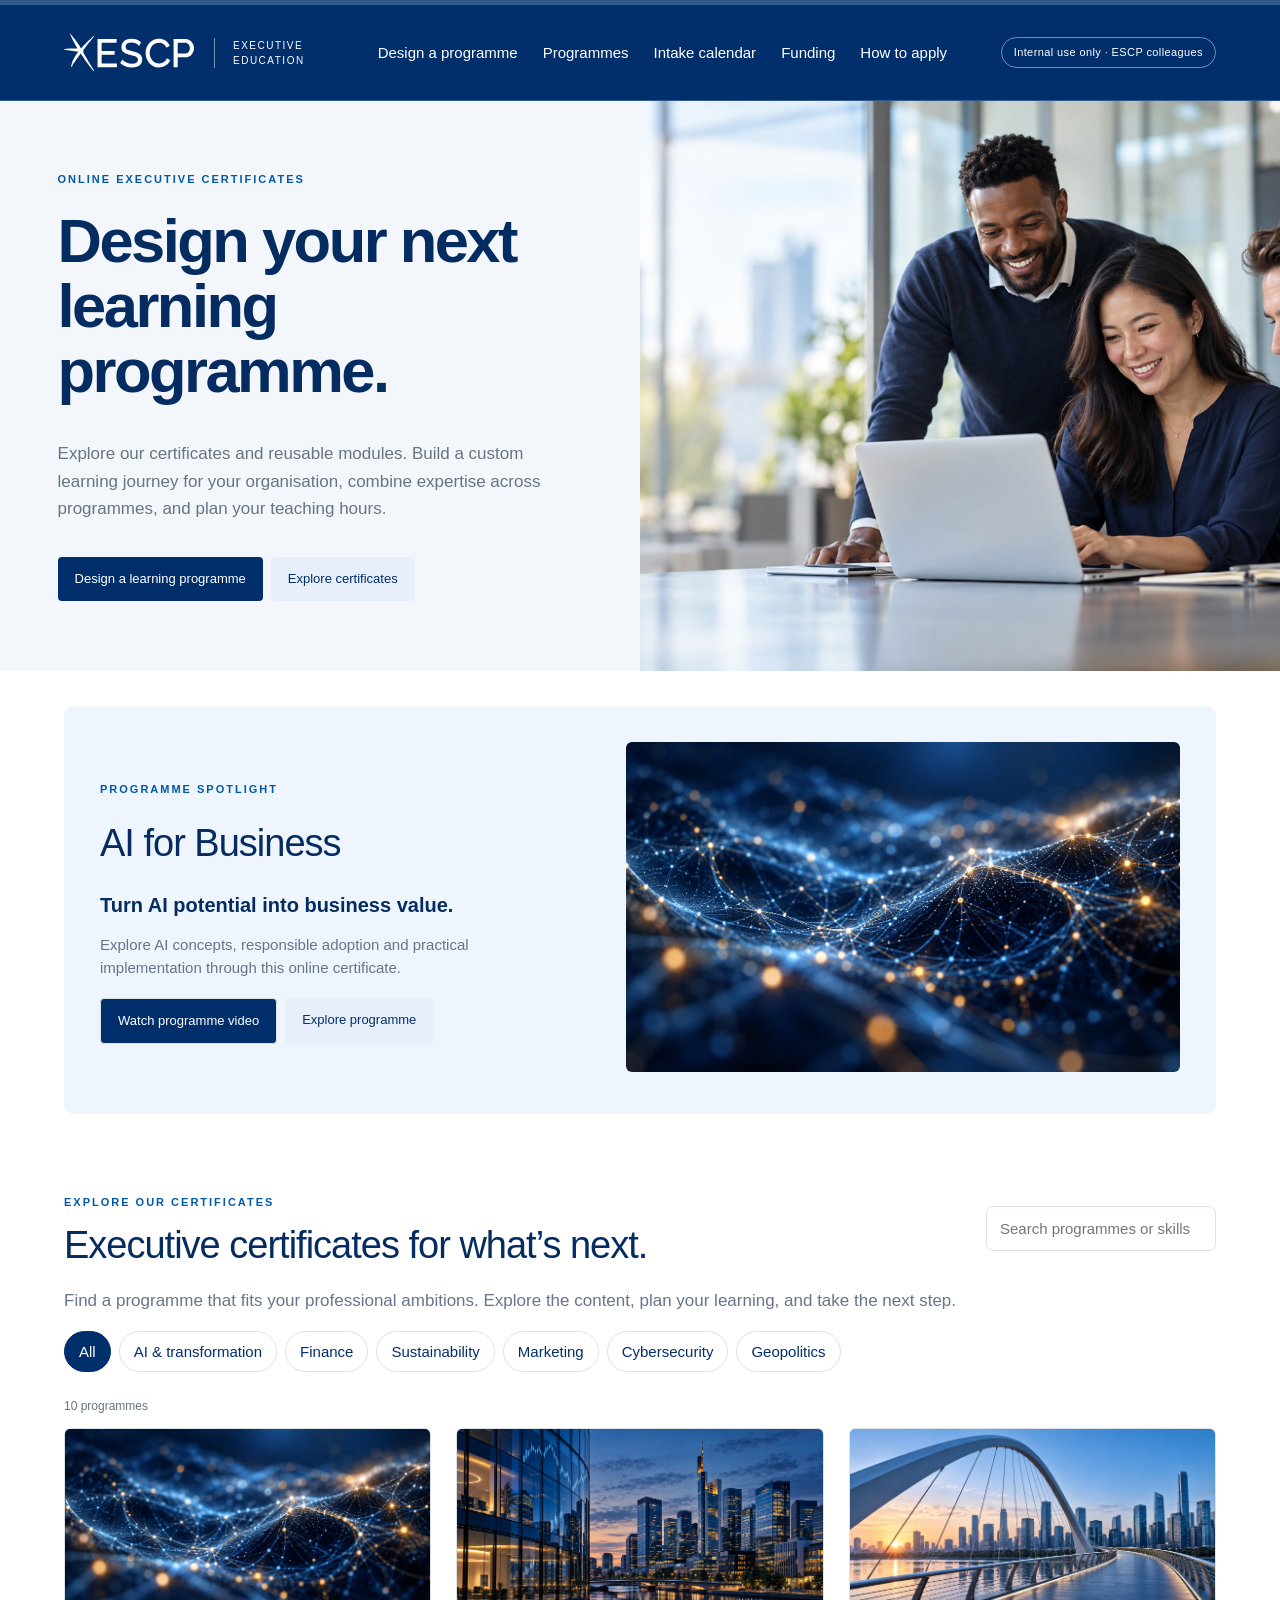
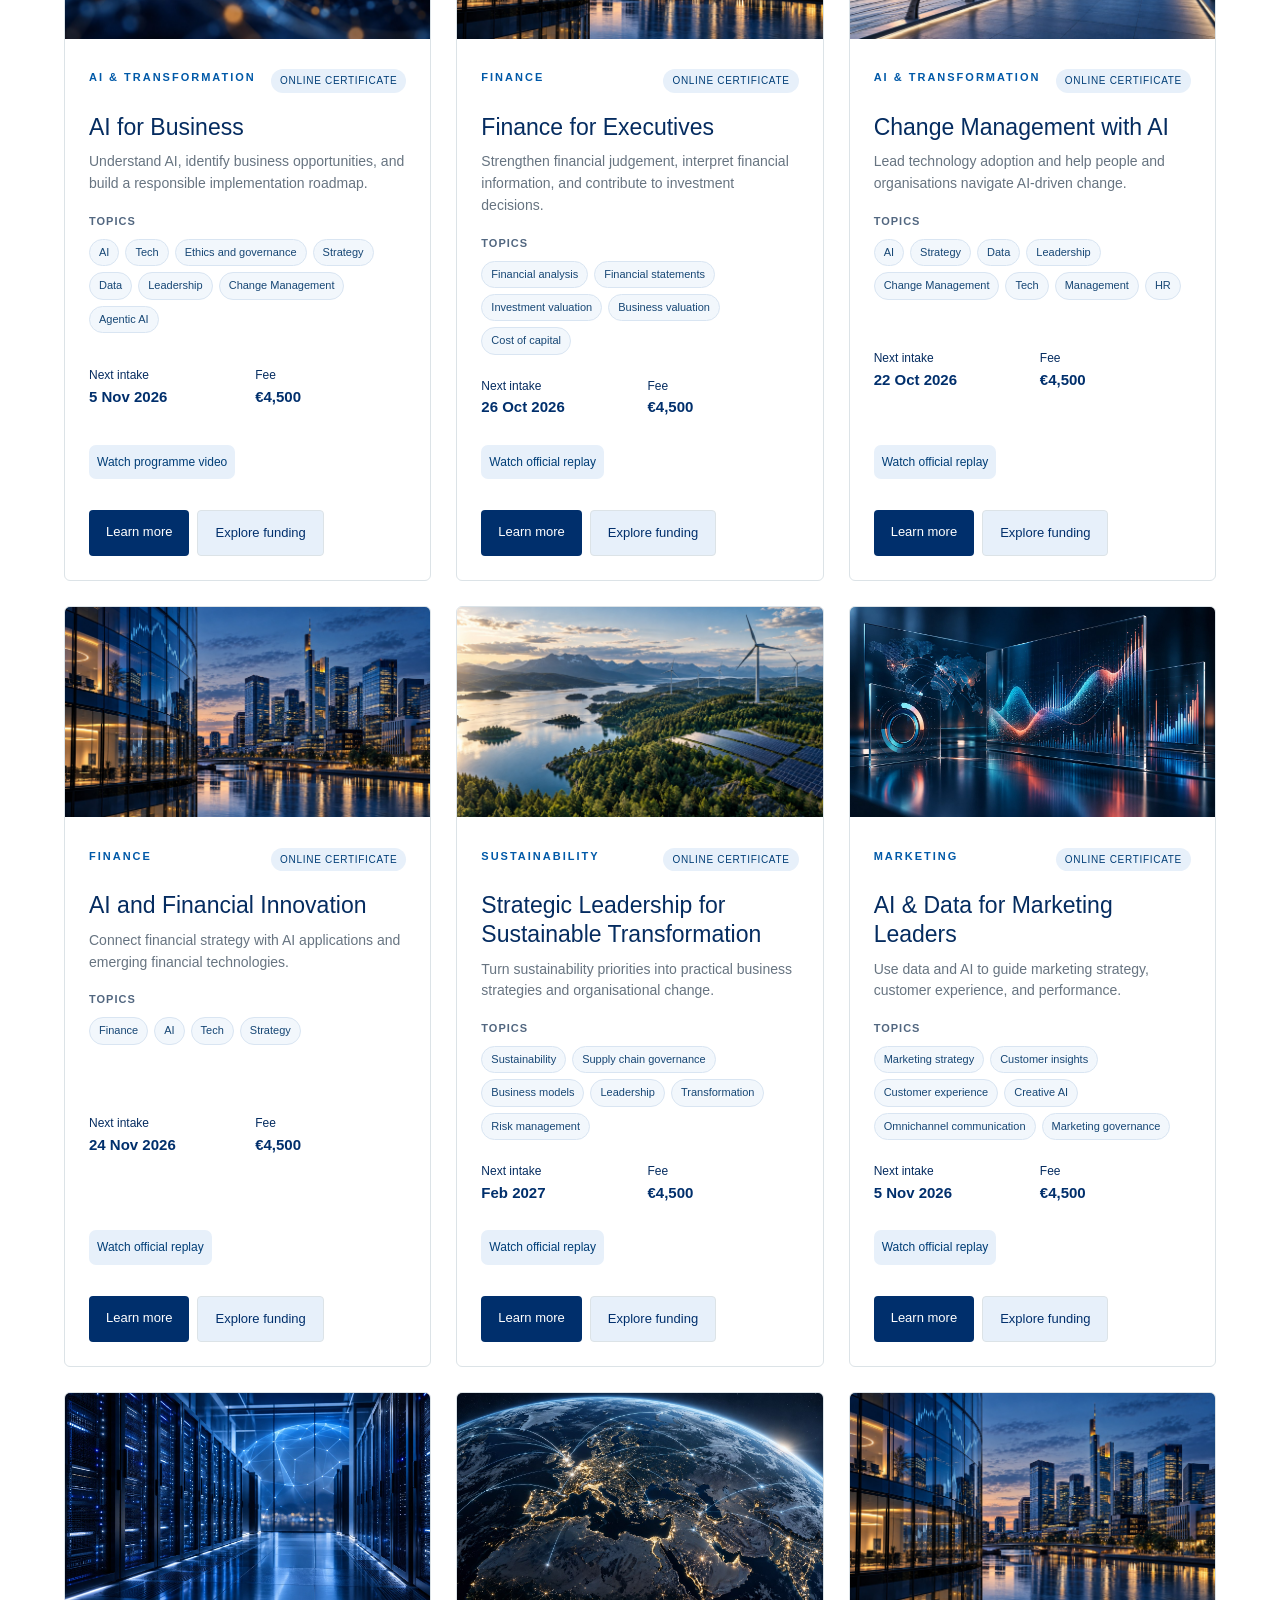
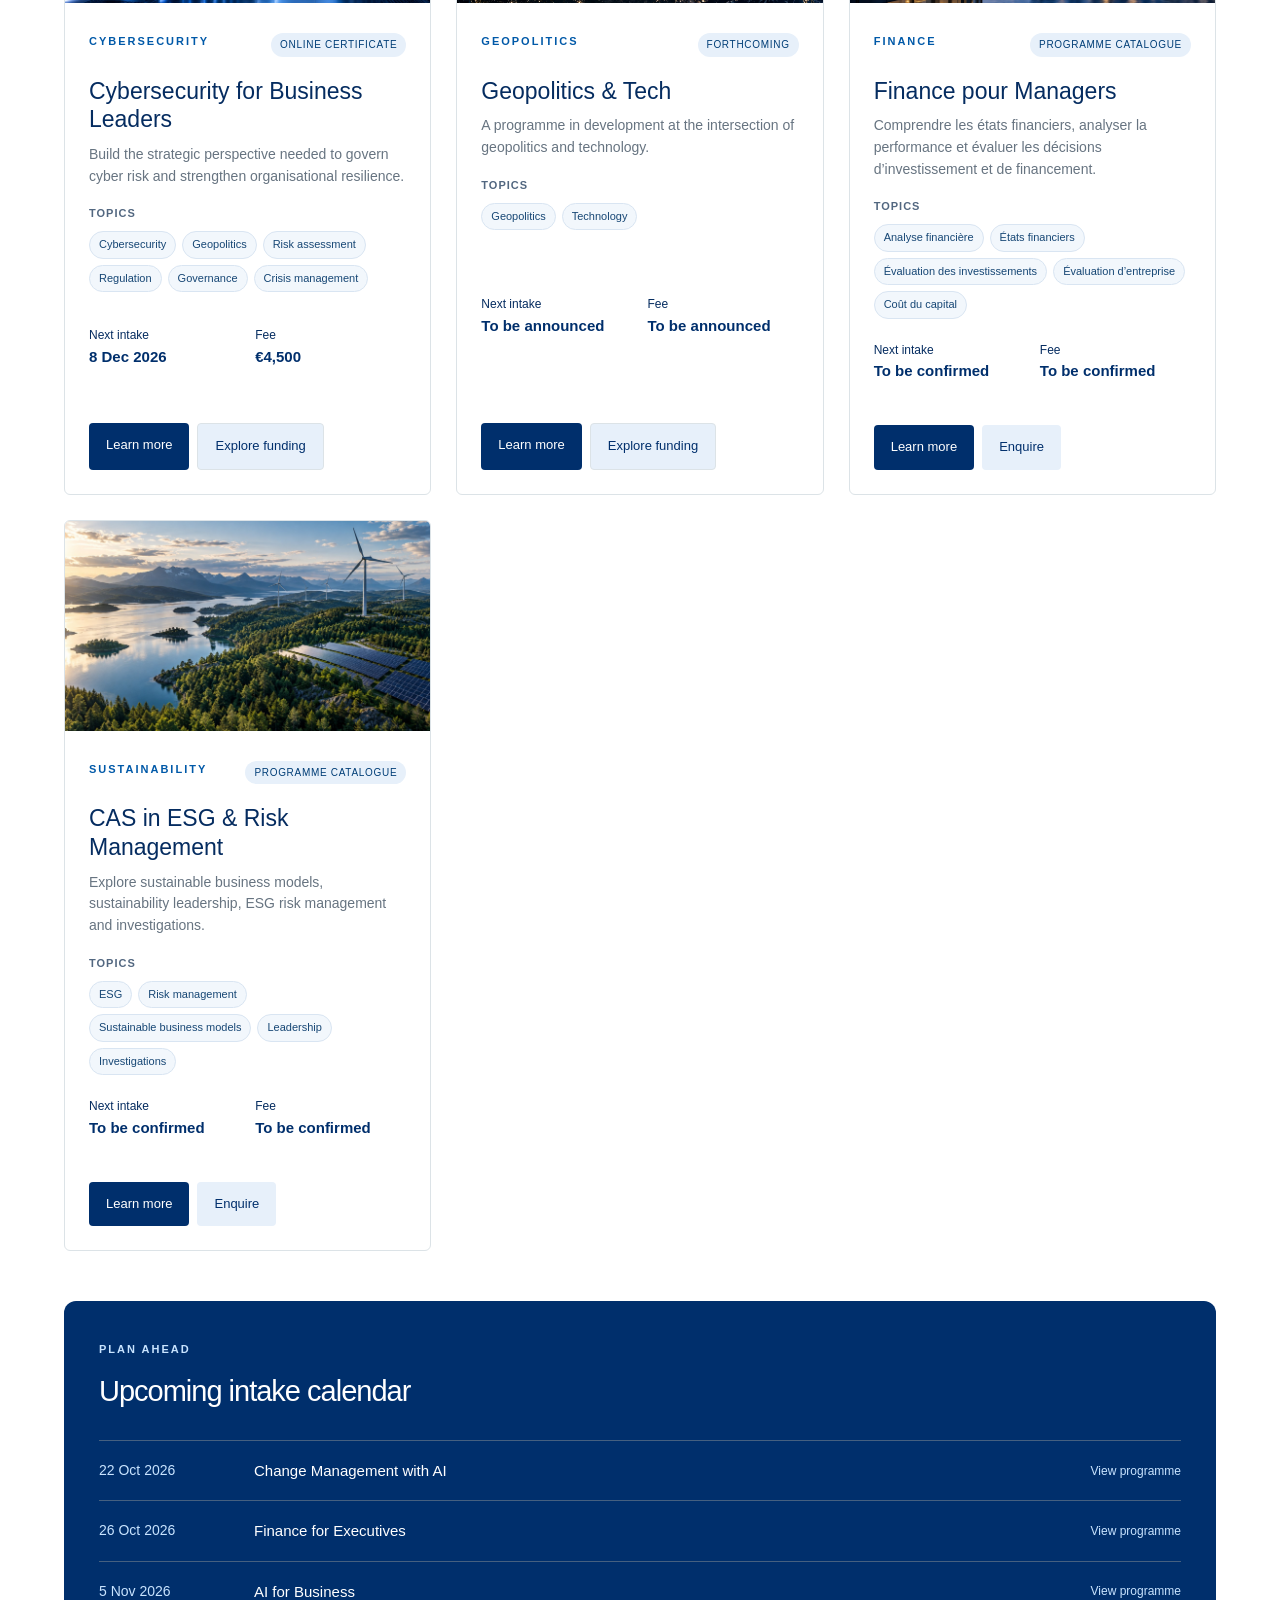
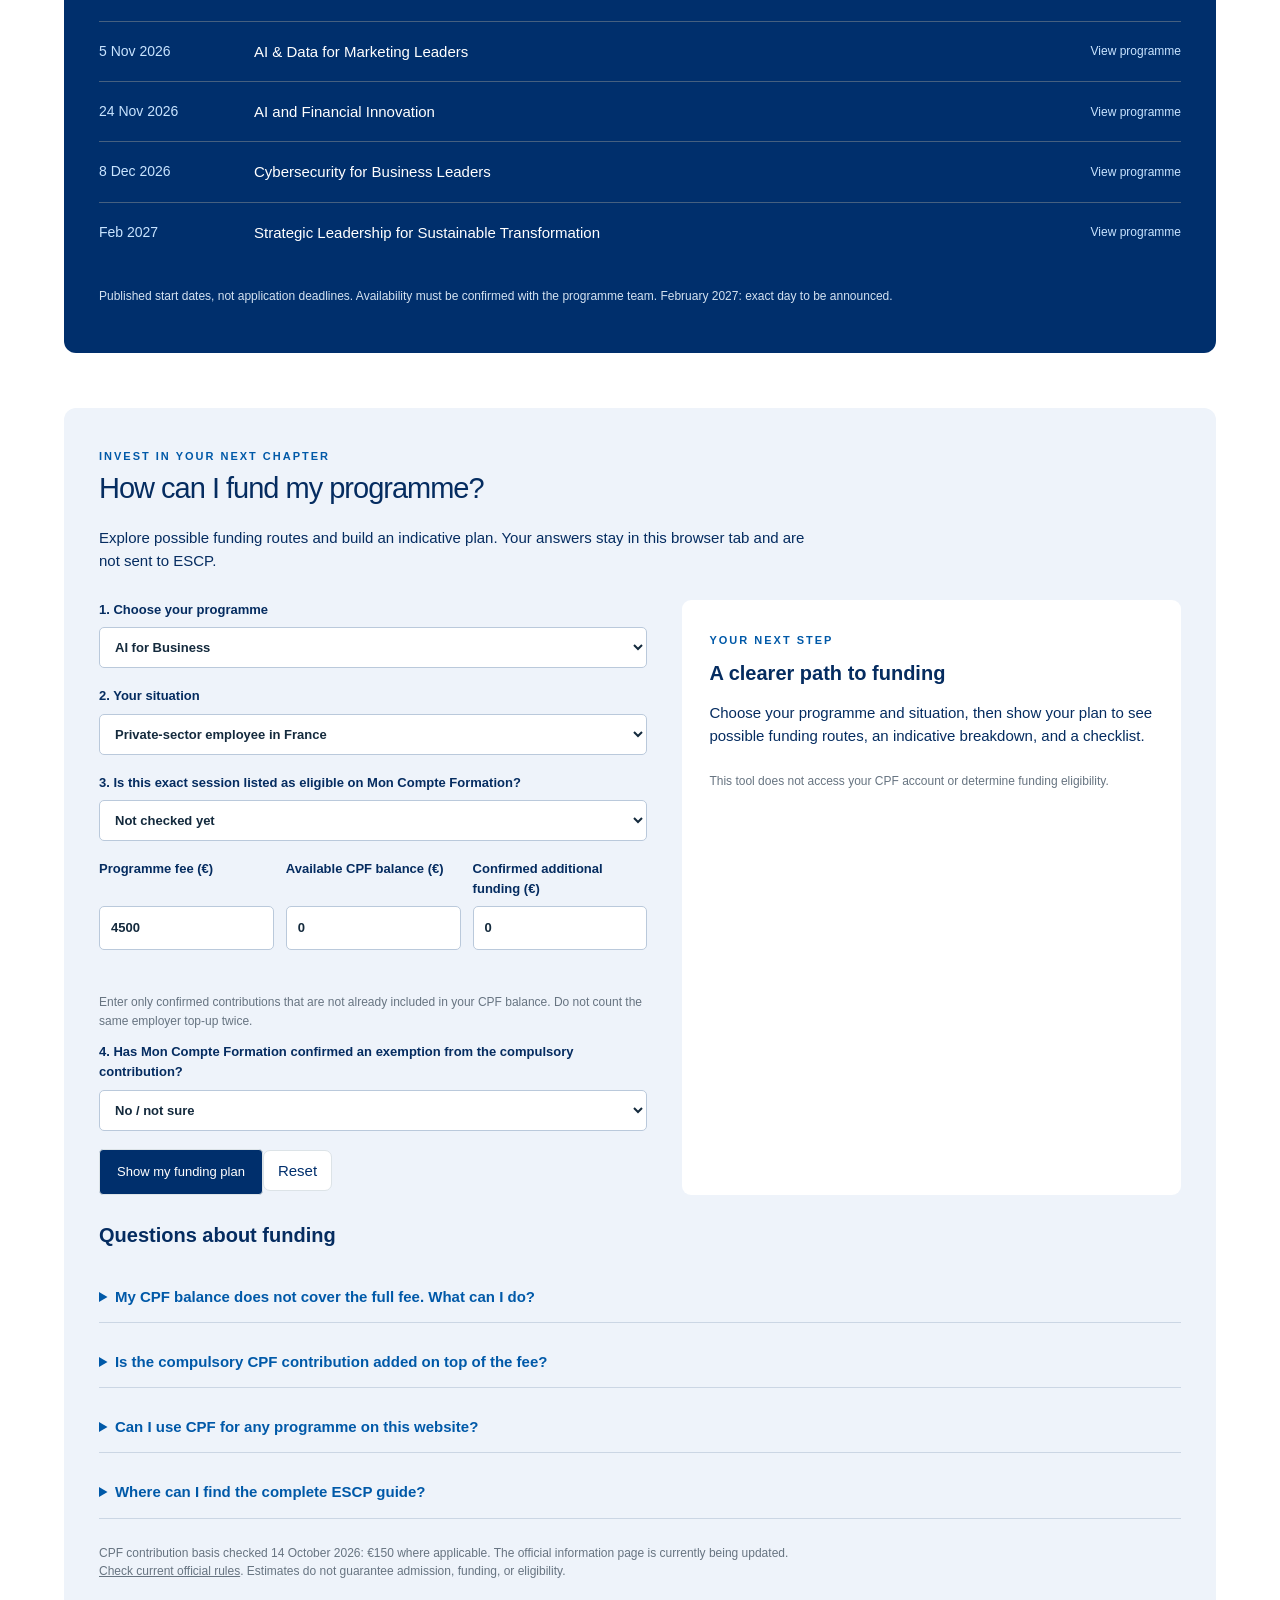
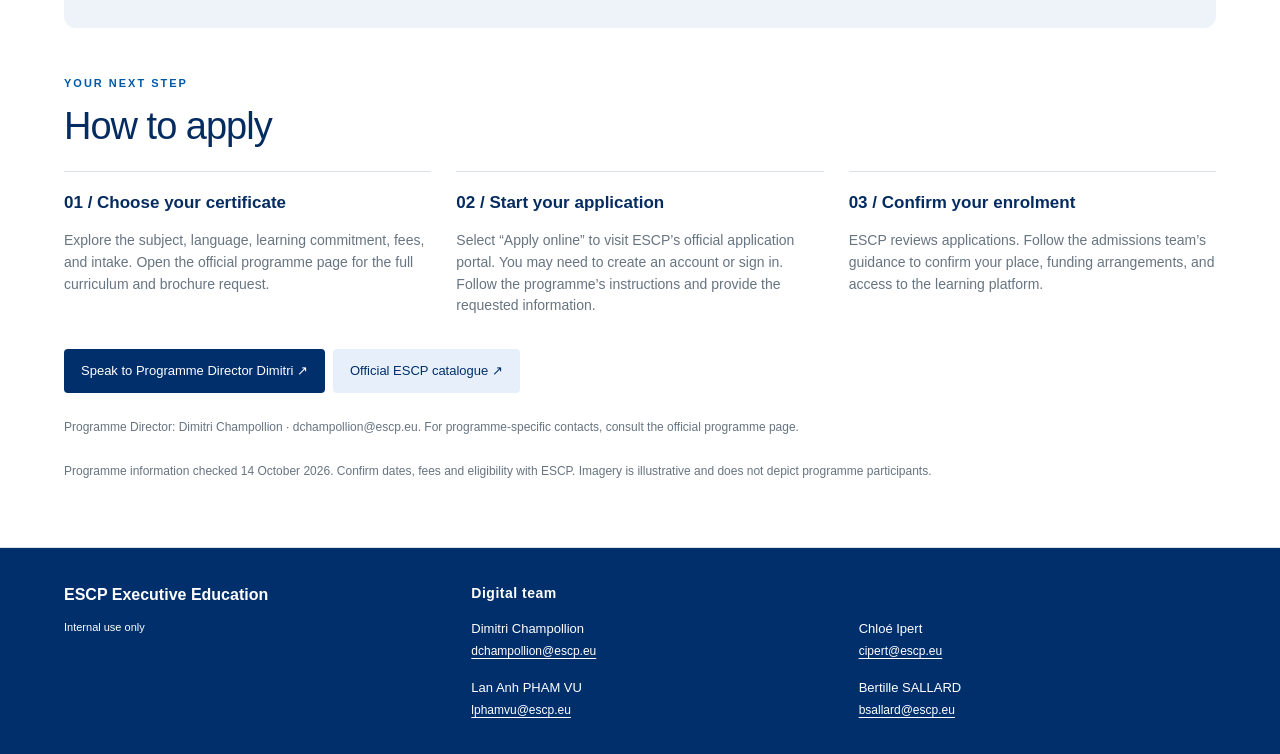
==== commit 4138ad35: "Fix white CTA text and add internal-use header with Digital team footer" ====
--- a/index.html
+++ b/index.html
@@ -8,7 +8,22 @@
 
 body{background:white;color:#052c60;font-family:Arial,sans-serif}main{max-width:1400px;padding:0 5% 55px}header{border-top:0;padding:20px 5%;min-height:90px}h1,h2,h3{font-family:Arial,sans-serif}.hero{margin:0 -5.56%;display:grid;grid-template-columns:1fr 1fr;gap:0;min-height:520px;background:#f3f7fc;align-items:stretch}.herocopy{padding:70px 9%;display:flex;flex-direction:column;justify-content:center}.hero h1{font-size:clamp(44px,4.8vw,70px);letter-spacing:-2.5px;font-weight:600;line-height:1.06}.hero h1 em{font-family:inherit;font-style:normal;color:inherit}.hero-image{width:100%;height:100%;max-height:600px;object-fit:cover}.intro{font-size:17px;line-height:1.6}.spotlight{display:grid;grid-template-columns:1fr 1.15fr;gap:45px;background:#eef5fc;padding:36px;border-radius:10px;margin:35px 0 75px;align-items:center}.spotlight h2{font-size:38px;font-weight:500;margin:15px 0}.spotlight p{max-width:430px;color:#65758c}.spotlight img{width:100%;aspect-ratio:1.68;object-fit:cover;border-radius:6px}.spotlight .video-cover{background:transparent;padding:0;border:0}.spotlight .video-cover:hover{opacity:.9}.sectiontop h2{font-size:38px;line-height:1.15;max-width:700px;margin-top:12px}.grid{gap:25px}.card{padding:0;border-radius:6px;overflow:hidden;min-height:0}.card:hover{transform:translateY(-2px)}.cardimage{width:100%;height:210px;object-fit:cover}.cardbody{padding:24px;display:flex;flex-direction:column;flex:1}.card h3{font-size:23px;font-weight:500}.card .meta{border:0;padding-top:8px}.card .facts{gap:15px}.card .actions{margin-top:17px}.cta{border-radius:4px;font-size:13px;padding:12px 17px}.card .video-button{font-weight:normal;font-size:12px;margin:0 0 14px;padding:8px}.banner{margin:65px -5.56% 0;background:#063769;color:white;display:grid;grid-template-columns:1fr 1fr}.banner>div{padding:55px 10%}.banner h2{font-size:44px;line-height:1.1}.banner img{width:100%;height:100%;object-fit:cover;max-height:370px}.banner p{color:#d4e5f7}.banner .cta{background:white;color:#00356c}.crumbs{font-size:12px;color:#68798c;padding:26px 0}.coursehead{padding:25px 0 40px}.coursehead h1{max-width:1050px;font-size:clamp(38px,4.3vw,62px);letter-spacing:-2px;margin:16px 0}.course-layout{display:grid;grid-template-columns:minmax(0,2fr) minmax(260px,1fr);gap:45px;align-items:start}.coursevisual{width:100%;height:350px;object-fit:cover;border-radius:6px}.enrol{position:sticky;top:20px;padding:28px;border:1px solid #dce3e7;border-top:4px solid #00356c;border-radius:4px;background:#fff}.enrol h3{margin-top:4px}.enrol .cta{display:block;text-align:center;margin:12px 0}.enrol dl{margin:0}.enrol dt{font-size:12px;color:#64748b;margin-top:16px}.enrol dd{margin:3px 0 0;font-size:17px}.course-nav{display:flex;gap:22px;flex-wrap:wrap;padding:22px 0;border-bottom:1px solid #dce3e7;font-size:13px}.course-section{padding:32px 0;border-bottom:1px solid #dce3e7}.course-section h2{font-size:29px;margin:0 0 20px}.course-section p,.course-section li{color:#596b80;line-height:1.7}.course-section details{padding:16px 0;border-bottom:1px solid #e5eaf0}.course-section summary{font-size:16px;font-weight:bold;margin:0;line-height:1.5}.facultynames{display:flex;gap:10px;flex-wrap:wrap}.facultyname{padding:10px 14px;background:#eef5fc;font-size:14px}.fee{font-size:30px;font-weight:600;margin:18px 0}.funding{margin-top:60px}a:hover{text-decoration:underline}.cta:hover{text-decoration:none;opacity:.9}footer{background:#052c60;color:#d3e2f1;padding:35px 5%}footer a{color:white}.empty{padding:25px}.notice{font-size:13px;background:#fff4de;padding:18px;border-radius:5px;color:#655327}.stat{display:none}.stats{display:none}.tools button{border-radius:25px}.cardtop{align-items:start}.tag{white-space:nowrap}.video-frame{margin-bottom:15px}.programintro{color:#65758c;font-size:17px;max-width:900px}.fundnumbers label{display:flex;flex-direction:column;justify-content:space-between}
 @media(max-width:850px){.hero{min-height:0}.herocopy{padding:45px 8%}.hero h1{font-size:44px}.course-layout{grid-template-columns:1fr}.enrol{position:static;grid-row:1}.coursevisual{height:270px}.spotlight{gap:24px;padding:25px}.cardimage{height:180px}}@media(max-width:600px){header{gap:15px}.hero,.spotlight,.banner{grid-template-columns:1fr}.hero-image{height:300px}.spotlight{margin:25px 0 45px}.spotlight h2,.sectiontop h2{font-size:30px}.hero h1{font-size:46px}.hero-image{order:2}.herocopy{padding:40px 7%}.banner img{height:230px}.banner h2{font-size:34px}.cardimage{height:210px}.coursehead h1{font-size:38px}.course-layout{gap:25px}.course-nav{gap:15px}.tag{font-size:9px}main{padding-bottom:35px}}
-.course-topics{margin:0 0 22px}.topics-label{display:block;font-size:11px;font-weight:bold;letter-spacing:1px;text-transform:uppercase;margin-bottom:9px;color:#526780}.course-topics ul{display:flex;flex-wrap:wrap;gap:6px;list-style:none;padding:0;margin:0}.course-topics li{font-size:11px;line-height:1.4;padding:5px 9px;border:1px solid #d9e5f2;border-radius:14px;background:#f2f7fc;color:#174775}.card .facts{margin-top:auto}</style></head><body><header><a class="brand" href="index.html"><svg class="escp-logo" role="img" aria-label="ESCP" id="Calque_1" data-name="Calque 1" xmlns="http://www.w3.org/2000/svg" viewBox="0 0 990.33 285.51">
+.course-topics{margin:0 0 22px}.topics-label{display:block;font-size:11px;font-weight:bold;letter-spacing:1px;text-transform:uppercase;margin-bottom:9px;color:#526780}.course-topics ul{display:flex;flex-wrap:wrap;gap:6px;list-style:none;padding:0;margin:0}.course-topics li{font-size:11px;line-height:1.4;padding:5px 9px;border:1px solid #d9e5f2;border-radius:14px;background:#f2f7fc;color:#174775}.card .facts{margin-top:auto}</style><style id="internal-team-styles">
+body>header{background:#002f6c!important;color:#fff!important;border-color:#315a8c!important;flex-wrap:wrap;gap:16px}
+body>header a,body>header .brand,body>header .brand span,body>header .brand small,body>header nav,body>header .internal-use{color:#fff!important}
+body>header .brand span{border-color:#7391b7!important}
+body>header .escp-logo .cls-1{fill:#fff!important}
+.internal-use{display:inline-block;padding:6px 12px;border:1px solid #7391b7;border-radius:20px;font-size:11px;letter-spacing:.4px;white-space:nowrap}
+a.cta:not(.secondary),button.cta:not(.secondary),.enquiry-card a.cta:not(.secondary){color:#fff!important}
+body>footer.digital-team-footer{display:grid;grid-template-columns:1fr 2fr;gap:35px;padding:35px 5%;background:#002f6c!important;color:#fff!important;font-size:13px}
+.digital-team-footer a,.digital-team-footer span,.digital-team-footer strong,.digital-team-footer h2{color:#fff!important}
+.footer-heading strong{display:block;font-size:16px;margin-bottom:9px}.footer-heading span{font-size:11px}
+.footer-team h2{font-size:14px;margin:0 0 14px;font-weight:bold;letter-spacing:.5px}
+.footer-team ul{display:grid;grid-template-columns:repeat(2,minmax(0,1fr));gap:17px 30px;padding:0;margin:0;list-style:none}
+.footer-team li span,.footer-team li a{display:block}.footer-team li a{font-size:12px;margin-top:3px;overflow-wrap:anywhere;text-decoration:underline;text-underline-offset:3px}
+@media(max-width:700px){body>footer.digital-team-footer{grid-template-columns:1fr;gap:24px}.footer-team ul{grid-template-columns:1fr}body>header nav{flex-wrap:wrap}}
+@media print{body>header,body>footer.digital-team-footer{display:none!important}}
+</style></head><body><header><a class="brand" href="index.html"><svg class="escp-logo" role="img" aria-label="ESCP" id="Calque_1" data-name="Calque 1" xmlns="http://www.w3.org/2000/svg" viewBox="0 0 990.33 285.51">
   <defs>
     <style>
       .cls-1 {
@@ -24,7 +39,7 @@
   <path class="cls-1" d="M780.55,192.4c-12.46,25.69-38.73,34.81-57.43,34.81-38.08,0-70.27-36.81-70.27-80.38,0-38.41,24.32-79.23,69.42-79.23,11.76,0,40.66,3.23,55.14,33.08l2.73,5.64,25.27-15.76-2.15-4.6c-14.04-29.98-43.9-47.87-79.86-47.87-63.72,0-101.79,54.7-101.79,107.59s40.33,111.04,100.37,111.04c31.53,0,70.98-17.49,85.36-50.92l2.09-4.88-26.34-13.75-2.54,5.22Z"/>
   <path class="cls-1" d="M866.21,68.36h57.43c19.55,0,35.45,18.24,35.45,40.66,0,19.99-11.82,41.24-33.74,41.24h-59.14v-81.89h0ZM924.49,39.14h-89.53v215.75h31.25v-75.42h60c39.61,0,64.13-36.57,64.13-70.46s-27.04-69.88-65.85-69.88Z"/>
   <path class="cls-1" d="M219.39,264.53c-25.55-40.41-51.27-85.07-75.49-127.48,1.39-.14,2.67-.8,3.68-1.93,1.44-1.61,1.82-3.72,1.64-5.89-.16-2.03-1.29-3.64-3.53-4.89,2.63-2.91,6.23-6.93,6.23-6.93,5.91-6.07,10.85-13.26,15.63-20.21,1.73-2.52,15.74-20.59,15.74-20.59l.11-.11c2.72-3.26,5.87-7.11,9.28-11.25,11.67-14.22,26.86-33.53,34.44-42.85,1.79-2.24,1.97-3.79,1.06-4.75-.73-.71-2.76-.69-4.48,1.17-9.63,9.75-21.68,19.23-32.15,29.09-5.27,4.96-22.19,22.68-25.47,25.65-5.98,5.43-10.39,11.31-15.62,16.75-6.99,7.29-14.53,14.11-20.56,21.03-3.28-5.39-10.43-17.68-13.57-22.22-2.81-4.06-9.13-13.94-11.01-16.32-4.82-6.09-17.49-23.14-18.75-24.82,0,0-4.7-6.73-6.92-9.34,0,0-23.98-30.27-29.04-36.45-1.26-1.63-2.34-2.73-3.69-1.92-1.24.94-1.04,2.22-.14,4.12.57,1.11,18.43,39.18,18.43,39.18,2.7,5.65,17.03,32.33,19.82,37.5,4.13,7.66,8.41,15.59,13.24,23.07,2.12,3.25,4.41,6.44,6.68,9.59-1.48.02-20.09-.43-23.58-.51-3.09-.07-8.47-.22-11.43-.3-6.49-.17-14.48.3-26.02.3l-18.95.56c-1.83,0-15.92,1.51-18.65,1.96-.9.15-2.09.48-2.76.58-1.66.27-3.22.89-3.53,2.38-.38,2.06,3.53,1.98,4.47,2.35,8.89,1.89,21.7,3.64,23.65,3.92q13.8,1.96,37.45,5.88c2.68.44,28.39,4.1,31.46,4.46,3.08.36,10.12-.05,13.08.34-14.07,17.35-27.47,38.29-38.11,58.02-8.57,15.89-12.63,33.27-16.54,49.03-.78,3.1-2.49,9.14,1.48,9.63,3.88.48,6.26-6.52,6.26-6.52,4.79-13.72,15.1-25.71,23.08-37.53.88-1.3,14.57-20.66,24.7-34.17,1.29-1.87,14.86-23.1,16.11-24.42,3.67,4.45,7.76,13.43,11.51,18.77,7.27,10.35,14.7,19.41,21.47,31.65,15.56,23.98,53.61,69.57,60.74,79.56.98,1.37,2.26,3.06,4.21,4.47,1.15.83,2.48,1.72,3.4,1.22,1.75-.96.61-2.53-.04-4.2-.38-.98-.84-1.93-1.36-2.85l-4.91-8.82c-.82-1.71-1.74-3.36-2.75-4.97Z"/>
-</svg><span>EXECUTIVE EDUCATION</span></a><nav><a href="design-programme.html">Design a programme</a><a href="index.html#portfolio">Programmes</a><a href="index.html#timeline">Intake calendar</a><a href="index.html#funding">Funding</a><a href="index.html#register">How to apply</a></nav></header><main><section class="hero"><div class="herocopy"><span class="eyebrow">Online executive certificates</span><h1>Design your next<br>learning programme.</h1><p class="intro">Explore our certificates and reusable modules. Build a custom learning journey for your organisation, combine expertise across programmes, and plan your teaching hours.</p><div class="actions"><a class="cta" href="design-programme.html">Design a learning programme</a><a class="cta secondary" href="#portfolio">Explore certificates</a></div></div><img class="hero-image" src="assets/hero.jpg" alt="Illustrative image of professionals learning together"></section><section class="spotlight"><div><span class="eyebrow">Programme spotlight</span><h2>AI for Business</h2><h3>Turn AI potential into business value.</h3><p>Explore AI concepts, responsible adoption and practical implementation through this online certificate.</p><div class="actions"><button class="cta" onclick="playVideo(0)">Watch programme video</button><a class="cta secondary" href="artificial-intelligence-business-certificate.html">Explore programme</a></div></div><button class="video-cover" onclick="playVideo(0)" aria-label="Watch AI for Business programme video"><img src="assets/ai.jpg" alt="Abstract AI data network"></button></section><section id="portfolio"><div class="sectiontop"><div><span class="eyebrow">Explore our certificates</span><h2>Executive certificates for what’s next.</h2></div><input id="search" aria-label="Search programmes" placeholder="Search programmes or skills"></div><p class="programintro">Find a programme that fits your professional ambitions. Explore the content, plan your learning, and take the next step.</p><div class="tools" id="filters"></div><p id="count" class="note" aria-live="polite"></p><div class="grid" id="projects"></div></section><section class="roadmap" id="timeline"><span class="eyebrow">Plan ahead</span><h2>Upcoming intake calendar</h2><div class="calendar" id="calendar"></div><p class="note" style="color:#d3e2f1">Published start dates, not application deadlines. Availability must be confirmed with the programme team. February 2027: exact day to be announced.</p></section><section id="funding" class="funding"><span class="eyebrow">Invest in your next chapter</span><h2>How can I fund my programme?</h2><p>Explore possible funding routes and build an indicative plan. Your answers stay in this browser tab and are not sent to ESCP.</p><div class="fund-layout"><form id="fundform"><label>1. Choose your programme<select id="fundprogramme"></select></label><label>2. Your situation<select id="fundstatus"><option value="employee">Private-sector employee in France</option><option value="jobseeker">Registered jobseeker in France</option><option value="independent">Self-employed in France</option><option value="public">Public-sector employee</option><option value="other">Other / based outside France</option></select></label><label>3. Is this exact session listed as eligible on Mon Compte Formation?<select id="fundeligible"><option value="unknown">Not checked yet</option><option value="yes">Yes, I verified the exact session</option><option value="no">No</option></select></label><div class="fundnumbers"><label>Programme fee (€)<input id="fundfee" type="number" min="0" step="0.01" value="4500" required></label><label>Available CPF balance (€)<input id="fundcpf" type="number" min="0" step="0.01" value="0" required></label><label>Confirmed additional funding (€)<input id="fundextra" type="number" min="0" step="0.01" value="0" required></label></div><p class="note">Enter only confirmed contributions that are not already included in your CPF balance. Do not count the same employer top-up twice.</p><label>4. Has Mon Compte Formation confirmed an exemption from the compulsory contribution?<select id="fundexempt"><option value="no">No / not sure</option><option value="yes">Yes, confirmed</option></select></label><button class="cta" type="submit">Show my funding plan</button><button type="reset">Reset</button></form><div id="fundresult" class="fundresult" aria-live="polite"><span class="eyebrow">Your next step</span><h3>A clearer path to funding</h3><p>Choose your programme and situation, then show your plan to see possible funding routes, an indicative breakdown, and a checklist.</p><p class="note">This tool does not access your CPF account or determine funding eligibility.</p></div></div><h3>Questions about funding</h3><details><summary>My CPF balance does not cover the full fee. What can I do?</summary><p>Explore a confirmed employer contribution, other support appropriate to your situation, or personal payment. An additional contribution is not guaranteed and must be approved by the relevant funder.</p></details><details><summary>Is the compulsory CPF contribution added on top of the fee?</summary><p>No. Where applicable, the €150 contribution is included in the amount you pay, not added twice. If your existing shortfall is already above €150, it is not an additional €150 charge. The official platform confirms your final amount and any exemption.</p></details><details><summary>Can I use CPF for any programme on this website?</summary><p>Check the exact programme, certification, and session on Mon Compte Formation. A listing on this catalogue does not itself establish CPF eligibility. Public-sector CPF arrangements follow a different process.</p></details><details><summary>Where can I find the complete ESCP guide?</summary><p>The original guide describes a wider range of funding routes. It contains older information, including the former CPF contribution discussion. Confirm current rules and programme-specific support before relying on it.</p><a id="fundpdf" class="cta secondary" download="ESCP-funding-guide-original.pdf">Download original guide (French)</a></details><p class="note">CPF contribution basis checked 14 October 2026: €150 where applicable. The official information page is currently being updated. <a href="https://www.moncompteformation.gouv.fr/espace-public/une-participation-financiere-pourquoi-et-comment" target="_blank" rel="noopener"><u>Check current official rules</u></a>. Estimates do not guarantee admission, funding, or eligibility.</p></section><section id="register"><div class="sectiontop"><div><span class="eyebrow">Your next step</span><h2>How to apply</h2></div></div><div class="objectives"><div class="objective"><b>01 / Choose your certificate</b><p>Explore the subject, language, learning commitment, fees, and intake. Open the official programme page for the full curriculum and brochure request.</p></div><div class="objective"><b>02 / Start your application</b><p>Select “Apply online” to visit ESCP’s official application portal. You may need to create an account or sign in. Follow the programme’s instructions and provide the requested information.</p></div><div class="objective"><b>03 / Confirm your enrolment</b><p>ESCP reviews applications. Follow the admissions team’s guidance to confirm your place, funding arrangements, and access to the learning platform.</p></div></div><div class="actions"><a class="cta" href="mailto:dchampollion@escp.eu?subject=Online%20Executive%20Certificates%20enquiry">Speak to Programme Director Dimitri ↗</a><a class="cta secondary" href="https://escp.eu/executive-education/programmes/certificate-short-programmes" target="_blank" rel="noopener">Official ESCP catalogue ↗</a></div><p class="note">Programme Director: Dimitri Champollion · dchampollion@escp.eu. For programme-specific contacts, consult the official programme page.</p></section><p class="note">Programme information checked 14 October 2026. Confirm dates, fees and eligibility with ESCP. Imagery is illustrative and does not depict programme participants.</p></main><footer><div>ESCP Business School · Online Executive Certificates</div><div>Programme enquiries: <a href="mailto:dchampollion@escp.eu">Dimitri Champollion · dchampollion@escp.eu</a></div></footer><dialog id="modal"><button class="close" id="close">Close</button><div id="modalbody"></div></dialog><script>const data=[["AI for Business", "AI & transformation", "5 Nov 2026", "2026-11-05", "72 hours", "English", "Understand AI, identify business opportunities, and build a responsible implementation roadmap.", "artificial-intelligence-business-certificate", "6824a8dc40f1b31d6e028f21", "Executives, managers and professionals exploring AI-led transformation.", "AI value creation; core technologies; governance and ethics; AI project roadmaps; generative and agentic AI; monitoring change."], ["Finance for Executives", "Finance", "26 Oct 2026", "2026-10-26", "70 hours", "English / French", "Strengthen financial judgement, interpret financial information, and contribute to investment decisions.", "finance-executives", "687ed5206ab72813c16347e3", "Professionals seeking greater confidence in corporate finance.", "Financial performance, financial statements, investment decisions, financing and value creation."], ["Change Management with AI", "AI & transformation", "22 Oct 2026", "2026-10-22", "60 hours", "English", "Lead technology adoption and help people and organisations navigate AI-driven change.", "change-management-with-ai", "687ed62d6ab72813c1634b5a", "Functional managers, business unit leaders and transformation consultants.", "Initiating change; emerging technologies; uncertainty; AI roadmaps; overcoming resistance."], ["AI and Financial Innovation", "Finance", "24 Nov 2026", "2026-11-24", "60 hours", "English", "Connect financial strategy with AI applications and emerging financial technologies.", "financial-innovation-ai", "688c449c6ab728b9772b037b", "Banking, asset management, fintech and corporate finance professionals.", "Financial business models, AI decision-making, fintech, decentralised finance and practical AI projects."], ["Strategic Leadership for Sustainable Transformation", "Sustainability", "Feb 2027", "2027-02-01", "60 hours", "English", "Turn sustainability priorities into practical business strategies and organisational change.", "strategic-leadership-sustainable-transformation", "68a433ab5d69356dd75efb94", "Strategy, innovation and sustainability leaders, managers and consultants.", "Supply chain governance; sustainable business models; leadership; transformation management; risk."], ["AI & Data for Marketing Leaders", "Marketing", "5 Nov 2026", "2026-11-05", "See programme page", "English", "Use data and AI to guide marketing strategy, customer experience, and performance.", "certificate-ai-data-marketing-leaders", "691c9e423b5d002723d7b963", "Marketing, product, communication, digital and CRM professionals.", "Marketing strategy, customer intelligence, AI-enhanced journeys, omnichannel communication, performance and governance."], ["Cybersecurity for Business Leaders", "Cybersecurity", "8 Dec 2026", "2026-12-08", "60 hours", "English", "Build the strategic perspective needed to govern cyber risk and strengthen organisational resilience.", "cybersecurity-for-business-leaders", "", "Executives and senior decision-makers responsible for digital resilience.", "Geopolitics; threat analysis; regulation; risk protection and governance; cyber crisis decisions."], ["Geopolitics & Tech", "Geopolitics", "To be announced", "", "To be announced", "To be announced", "A programme in development at the intersection of geopolitics and technology.", "", "", "Audience details to be announced.", "Programme content, dates, fees and registration details will be published once confirmed."]];const programmes=[{"weeks":"18 weeks","workload":"120 hours","prereq":"Open to motivated professionals. Strong commitment and intellectual engagement are expected.","objectives":["Identify opportunities to create value with AI.","Plan an AI implementation roadmap.","Evaluate governance, ethics and responsible adoption."],"modules":["Value creation with data and AI","Core AI concepts and technologies","Governance and ethics","AI project roadmaps","From generative to agentic AI","Monitoring change"],"faculty":["Louis-David Benyayer","Javier Amaya Silva, Daniel Pesch and David Lehmann","Erwan Lamy and Marie L’Hermite","Alessandro Lanteri","Matthieu Biava"],"assessment":"Module quizzes and assignments, plus an individual capstone applying AI to an organisational project.","title":"AI for Business","topic":"AI & transformation","date":"5 Nov 2026","sort":"2026-11-05","hours":"72 hours","language":"English","description":"Understand AI, identify business opportunities, and build a responsible implementation roadmap.","official":"https://escp.eu/programmes/open-programmes/artificial-intelligence-business-certificate","apply":"https://openenrollment.escp.eu/templates/6824a8dc40f1b31d6e028f21/start","audience":"Executives, managers and professionals exploring AI-led transformation.","slug":"artificial-intelligence-business-certificate","image":"ai","topics":["AI","Tech","Ethics and governance","Strategy","Data","Leadership","Change Management","Agentic AI"]},{"weeks":"Confirm with programme team","workload":"Confirm with programme team","prereq":"Open to non-financial professionals. No prior financial expertise is required.","objectives":["Interpret financial statements and performance indicators.","Evaluate investments and business value.","Use financial reasoning in strategic decisions."],"modules":["Course overview and financial approach","Demystifying financial logic","Financial analysis: statements and accounting","Financial analysis: performance indicators","Investment project valuation","Financial asset valuation","Cost of capital"],"faculty":[],"assessment":"Confirm the current assessment and certificate requirements with the programme team.","title":"Finance for Executives","topic":"Finance","date":"26 Oct 2026","sort":"2026-10-26","hours":"70 hours","language":"English / French","description":"Strengthen financial judgement, interpret financial information, and contribute to investment decisions.","official":"https://escp.eu/programmes/open-programmes/finance-executives","apply":"https://openenrollment.escp.eu/templates/687ed5206ab72813c16347e3/start","audience":"Professionals seeking greater confidence in corporate finance.","slug":"finance-executives","image":"finance","topics":["Financial analysis","Financial statements","Investment valuation","Business valuation","Cost of capital"]},{"weeks":"15 weeks","workload":"120 hours","prereq":"Open to motivated professionals. No technical background is required.","objectives":["Plan technology-driven transformation.","Evaluate organisational and ethical implications.","Address resistance and support adoption."],"modules":["Initiating and monitoring change","Emerging technologies","Navigating uncertainty","Designing an AI roadmap","Overcoming resistance to change"],"faculty":[],"assessment":"Module quizzes and assignments, plus an individual capstone on technological change.","title":"Change Management with AI","topic":"AI & transformation","date":"22 Oct 2026","sort":"2026-10-22","hours":"60 hours","language":"English","description":"Lead technology adoption and help people and organisations navigate AI-driven change.","official":"https://escp.eu/programmes/open-programmes/change-management-with-ai","apply":"https://openenrollment.escp.eu/templates/687ed62d6ab72813c1634b5a/start","audience":"Functional managers, business unit leaders and transformation consultants.","slug":"change-management-with-ai","image":"bridge","topics":["AI","Strategy","Data","Leadership","Change Management","Tech","Management","HR"]},{"weeks":"15 weeks","workload":"120 hours","prereq":"Confirm entry requirements and the expected technical preparation with the programme team.","objectives":["Evaluate financial business model innovation.","Assess AI and fintech applications.","Plan implementation and consider digital-asset risks."],"modules":["Elective: fintech and financial services OR decentralised finance and digital assets","Business model innovation in finance","AI applications in finance","Leading AI implementation in finance","Generative AI and machine learning in finance"],"faculty":["Santiago Barraza (Academic Director)"],"assessment":"Quizzes and assignments, plus a group capstone project.","title":"AI and Financial Innovation","topic":"Finance","date":"24 Nov 2026","sort":"2026-11-24","hours":"60 hours","language":"English","description":"Connect financial strategy with AI applications and emerging financial technologies.","official":"https://escp.eu/programmes/open-programmes/financial-innovation-ai","apply":"https://openenrollment.escp.eu/templates/688c449c6ab728b9772b037b/start","audience":"Banking, asset management, fintech and corporate finance professionals.","slug":"financial-innovation-ai","image":"finance","topics":["Finance","AI","Tech","Strategy"]},{"weeks":"17 weeks","workload":"120 hours","prereq":"Open to motivated professionals. Strong commitment and intellectual engagement are expected.","objectives":["Identify sustainable business opportunities.","Lead organisational transformation.","Assess sustainability-related risks."],"modules":["Sustainability and supply chain governance","Designing sustainable business models","Leadership for sustainability transformation","Sustainable transformation management","Risk management"],"faculty":["Christian Durach","Florian Lüdeke-Freund","Carolin Waldner","Max Weiß","Ulrich Hagel and Michael Wiedmann"],"assessment":"Module quizzes and/or assignments, plus an individual capstone.","title":"Strategic Leadership for Sustainable Transformation","topic":"Sustainability","date":"Feb 2027","sort":"2027-02-01","hours":"60 hours","language":"English","description":"Turn sustainability priorities into practical business strategies and organisational change.","official":"https://escp.eu/programmes/open-programmes/strategic-leadership-sustainable-transformation","apply":"https://openenrollment.escp.eu/templates/68a433ab5d69356dd75efb94/start","audience":"Strategy, innovation and sustainability leaders, managers and consultants.","slug":"strategic-leadership-sustainable-transformation","image":"sustainability","topics":["Sustainability","Supply chain governance","Business models","Leadership","Transformation","Risk management"]},{"weeks":"Confirm with programme team","workload":"Confirm with programme team","prereq":"Confirm current admission requirements with the programme team.","objectives":["Build data-informed marketing strategies.","Use AI for customer insight and experience.","Develop responsible marketing technology governance."],"modules":["Marketing strategy and value creation in the AI era","Decision intelligence and customer insights","AI-enabled customer experience design","AI-enabled creative practices and omnichannel communication","Marketing technology, governance and operating models"],"faculty":["Isabella Maggioni","Hsin-Hsuan Meg Lee","Vitor Lima","Lorena Blasco-Arcas","Guillaume Thfoin"],"assessment":"Module quizzes and/or assignments, plus an individual capstone.","title":"AI & Data for Marketing Leaders","topic":"Marketing","date":"5 Nov 2026","sort":"2026-11-05","hours":"See programme page","language":"English","description":"Use data and AI to guide marketing strategy, customer experience, and performance.","official":"https://escp.eu/programmes/open-programmes/certificate-ai-data-marketing-leaders","apply":"https://openenrollment.escp.eu/templates/691c9e423b5d002723d7b963/start","audience":"Marketing, product, communication, digital and CRM professionals.","slug":"certificate-ai-data-marketing-leaders","image":"marketing","topics":["Marketing strategy","Customer insights","Customer experience","Creative AI","Omnichannel communication","Marketing governance"]},{"weeks":"17 weeks","workload":"120 hours","prereq":"No technical background is required. Designed around executive oversight and governance.","objectives":["Assess strategic cyber risks.","Strengthen governance and organisational resilience.","Practise executive cyber-crisis decisions."],"modules":["Geopolitics and cybersecurity","Threat analysis and risk assessment","Regulatory environment","Risk protection strategy and governance","Cyber-crisis decision exercise"],"faculty":["Bastian Dufilhol (Academic Director)"],"assessment":"Quizzes, assignments, and an individual confidential capstone on an organisational challenge.","title":"Cybersecurity for Business Leaders","topic":"Cybersecurity","date":"8 Dec 2026","sort":"2026-12-08","hours":"60 hours","language":"English","description":"Build the strategic perspective needed to govern cyber risk and strengthen organisational resilience.","official":"https://escp.eu/programmes/open-programmes/cybersecurity-for-business-leaders","apply":"https://escp.eu/programmes/open-programmes/cybersecurity-for-business-leaders","audience":"Executives and senior decision-makers responsible for digital resilience.","slug":"cybersecurity-for-business-leaders","image":"cyber","topics":["Cybersecurity","Geopolitics","Risk assessment","Regulation","Governance","Crisis management"]},{"weeks":"To be announced","workload":"To be announced","prereq":"To be announced.","objectives":[],"modules":[],"faculty":[],"assessment":"Programme structure and assessment are to be announced.","title":"Geopolitics & Tech","topic":"Geopolitics","date":"To be announced","sort":"","hours":"To be announced","language":"To be announced","description":"A programme in development at the intersection of geopolitics and technology.","official":"","apply":"","audience":"Audience details to be announced.","slug":"geopolitics-tech","image":"geopolitics","topics":["Geopolitics","Technology"]},{"title":"Finance pour Managers","slug":"finance-pour-managers","topic":"Finance","language":"Français","image":"finance","description":"Comprendre les états financiers, analyser la performance et évaluer les décisions d’investissement et de financement.","topics":["Analyse financière","États financiers","Évaluation des investissements","Évaluation d’entreprise","Coût du capital"],"codes":["CORFI-01","CORFI-02","CORFI-03","CORFI-04","CORFI-05"],"date":"To be confirmed","sort":"","hours":"To be confirmed","weeks":"To be confirmed","workload":"To be confirmed","prereq":"Confirm with the programme team.","objectives":[],"modules":["Analyse financière, partie I : Comment construire des états financiers ?","Analyse financière partie II : Comment traduire vos performances en chiffres","Évaluation financière, partie I : Comment évaluer une opportunité d'investissement ?","Évaluation financière, partie II : comment évaluer votre entreprise","Coût du capital : Comment évaluer le rendement exigé par les fournisseurs de capitaux"],"faculty":["Fahmi Ben Abdelkader"],"assessment":"Confirm assessment and certificate requirements with the programme team.","official":"","apply":"","audience":"Discuss programme fit with the programme team.","listingStatus":"Programme catalogue"},{"title":"CAS in ESG & Risk Management","slug":"cas-esg-risk-management","topic":"Sustainability","language":"To be confirmed","image":"sustainability","description":"Explore sustainable business models, sustainability leadership, ESG risk management and investigations.","topics":["ESG","Risk management","Sustainable business models","Leadership","Investigations"],"codes":["SUSTR-02","SUSTR-04","SUSTR-05","ASESG-02","ASESG-03"],"date":"To be confirmed","sort":"","hours":"To be confirmed","weeks":"To be confirmed","workload":"To be confirmed","prereq":"Confirm with the programme team.","objectives":[],"modules":["Designing Sustainable Business Models","Leadership for Sustainability Transformation","Risk Management","Risk Management - part II","Investigations"],"faculty":["Florian Lüdeke-Freund","Carolin Waldner","Michael Wiedmann","Ulrich Hagel"],"assessment":"Confirm assessment and certificate requirements with the programme team.","official":"","apply":"","audience":"Discuss programme fit with the programme team.","listingStatus":"Programme catalogue"}];const media={"0": {"url": "https://player.vimeo.com/video/1094338998?h=e0b5389a53", "label": "Watch programme video", "type": "video"}, "1": {"url": "https://webikeo.fr/landing/risque-et-rentabilite-les-dessous-d-un-couple-mythique/14084?campaign=replay-eventPg", "label": "Watch official masterclass replay", "type": "replay"}, "2": {"url": "https://webikeo.fr/landing/transformation-ia-et-consulting-integrer-l-ia-dans-le-metier-du-consultant/14082?campaign=replay-eventPg", "label": "Watch official masterclass replay", "type": "replay"}, "3": {"url": "https://escp-eu.zoom.us/rec/share/S6P5GscLFwroqo63vJDANc3exgMSUQARnRcdG3LL-8O4dvgtA1yN7rGz7vM_KsVX.BYK65XeLE7otZrnm", "label": "Watch official masterclass replay", "type": "replay"}, "4": {"url": "https://webikeo.fr/landing/ia-et-entreprise-potentiel-reel-risques-reels-comment-decider-avec-lucidite/14368?campaign=Replay", "label": "Watch official masterclass replay", "type": "replay"}, "5": {"url": "https://webikeo.fr/landing/vos-prochains-clients-seront-des-agents-ia-le-marketing-change-ses-regles-etes-vous-pret/14593?campaign=Replay", "label": "Watch official masterclass replay", "type": "replay"}};function actions(d){return d.apply?`<a class="cta" href="${d.apply}" target="_blank" rel="noopener">Apply online</a><a class="cta secondary" href="${d.official}" target="_blank" rel="noopener">Official programme & brochure</a>`:'<p>Registration details to be announced.</p>'}function playVideo(i){const m=media[i],d=programmes[i];if(!m)return;document.getElementById('modalbody').innerHTML=`<span class="eyebrow">${m.type==='video'?'Programme video':'Official masterclass replay'}</span><h2>${d.title}</h2>`+(m.type==='video'?`<div class="video-frame"><iframe src="${m.url}" title="${d.title} programme video" allow="fullscreen; picture-in-picture" allowfullscreen referrerpolicy="strict-origin-when-cross-origin"></iframe></div>`:`<p>The replay linked from the official ESCP programme page opens on its provider’s website. Registration may be required.</p><a class="cta" href="${m.url}" target="_blank" rel="noopener">Open official replay</a>`);document.getElementById('modal').showModal()}document.getElementById('close').onclick=()=>document.getElementById('modal').close();document.getElementById('modal').addEventListener('close',()=>{document.getElementById('modalbody').innerHTML=''});let filter='All';const cats=['All',...new Set(programmes.map(d=>d.topic))];const filters=document.getElementById('filters');function render(){filters.innerHTML=cats.map(c=>`<button class="${c===filter?'active':''}" aria-pressed="${c===filter}">${c}</button>`).join('');const q=document.getElementById('search').value.toLowerCase();const rows=programmes.filter(d=>(filter==='All'||d.topic===filter)&&[d.title,d.topic,d.description,d.audience,...d.topics].join(' ').toLowerCase().includes(q));document.getElementById('count').textContent=rows.length+' programmes';document.getElementById('projects').innerHTML=rows.map(d=>{let i=programmes.indexOf(d);return `<article class="card"><a href="${d.slug}.html" tabindex="-1" aria-hidden="true"><img class="cardimage" src="assets/${d.image}.jpg" alt="" loading="lazy"></a><div class="cardbody"><div class="cardtop"><span class="eyebrow">${d.topic}</span><span class="tag">${d.listingStatus||(d.official?'Online certificate':'Forthcoming')}</span></div><h3><a href="${d.slug}.html">${d.title}</a></h3><p>${d.description}</p><div class="course-topics" aria-label="Programme topics"><span class="topics-label">Topics</span><ul>${d.topics.map(t=>`<li>${t}</li>`).join('')}</ul></div><div class="facts"><span>Next intake<strong>${d.date}</strong></span><span>Fee<strong>${d.listingStatus?'To be confirmed':(d.official?'€4,500':'To be announced')}</strong></span></div><div class="meta">${media[i]?`<button class="video-button" onclick="playVideo(${i})">${media[i].type==='video'?'Watch programme video':'Watch official replay'}</button>`:''}<div class="actions"><a class="cta" href="${d.slug}.html">Learn more</a>${d.listingStatus?`<a class="cta secondary" href="mailto:dchampollion@escp.eu?subject=${encodeURIComponent(d.title)}">Enquire</a>`:`<button class="cta secondary" onclick="openFunding(${i})">Explore funding</button>`}</div></div></div></article>`}).join('')||'<p class="empty">No matching programmes. Try another search.</p>';filters.querySelectorAll('button').forEach(b=>b.onclick=()=>{filter=b.textContent;render()})}document.getElementById('search').addEventListener('input',render);document.getElementById('calendar').innerHTML=programmes.filter(d=>d.sort).sort((a,b)=>a.sort.localeCompare(b.sort)).map(d=>`<div class="event"><time>${d.date}</time><span>${d.title}</span><a href="${d.slug}.html">View programme</a></div>`).join('');render();const fp=document.getElementById('fundprogramme');fp.innerHTML=data.map((d,i)=>`<option value="${i}">${d[0]}</option>`).join('');function openFunding(i){fp.value=i;syncFunding();document.getElementById('funding').scrollIntoView({behavior:'smooth'});fp.focus({preventScroll:true})}function syncFunding(){const d=data[+fp.value];document.getElementById('fundfee').value=d[7]?'4500':'';document.getElementById('fundeligible').value='unknown';document.getElementById('fundresult').innerHTML='<h3>Check your programme details</h3><p>Confirm the exact session and funding eligibility before estimating your costs.</p>'}fp.onchange=syncFunding;
+</svg><span>EXECUTIVE EDUCATION</span></a><nav><a href="design-programme.html">Design a programme</a><a href="index.html#portfolio">Programmes</a><a href="index.html#timeline">Intake calendar</a><a href="index.html#funding">Funding</a><a href="index.html#register">How to apply</a></nav><span class="internal-use">Internal use only · ESCP colleagues</span></header><main><section class="hero"><div class="herocopy"><span class="eyebrow">Online executive certificates</span><h1>Design your next<br>learning programme.</h1><p class="intro">Explore our certificates and reusable modules. Build a custom learning journey for your organisation, combine expertise across programmes, and plan your teaching hours.</p><div class="actions"><a class="cta" href="design-programme.html">Design a learning programme</a><a class="cta secondary" href="#portfolio">Explore certificates</a></div></div><img class="hero-image" src="assets/hero.jpg" alt="Illustrative image of professionals learning together"></section><section class="spotlight"><div><span class="eyebrow">Programme spotlight</span><h2>AI for Business</h2><h3>Turn AI potential into business value.</h3><p>Explore AI concepts, responsible adoption and practical implementation through this online certificate.</p><div class="actions"><button class="cta" onclick="playVideo(0)">Watch programme video</button><a class="cta secondary" href="artificial-intelligence-business-certificate.html">Explore programme</a></div></div><button class="video-cover" onclick="playVideo(0)" aria-label="Watch AI for Business programme video"><img src="assets/ai.jpg" alt="Abstract AI data network"></button></section><section id="portfolio"><div class="sectiontop"><div><span class="eyebrow">Explore our certificates</span><h2>Executive certificates for what’s next.</h2></div><input id="search" aria-label="Search programmes" placeholder="Search programmes or skills"></div><p class="programintro">Find a programme that fits your professional ambitions. Explore the content, plan your learning, and take the next step.</p><div class="tools" id="filters"></div><p id="count" class="note" aria-live="polite"></p><div class="grid" id="projects"></div></section><section class="roadmap" id="timeline"><span class="eyebrow">Plan ahead</span><h2>Upcoming intake calendar</h2><div class="calendar" id="calendar"></div><p class="note" style="color:#d3e2f1">Published start dates, not application deadlines. Availability must be confirmed with the programme team. February 2027: exact day to be announced.</p></section><section id="funding" class="funding"><span class="eyebrow">Invest in your next chapter</span><h2>How can I fund my programme?</h2><p>Explore possible funding routes and build an indicative plan. Your answers stay in this browser tab and are not sent to ESCP.</p><div class="fund-layout"><form id="fundform"><label>1. Choose your programme<select id="fundprogramme"></select></label><label>2. Your situation<select id="fundstatus"><option value="employee">Private-sector employee in France</option><option value="jobseeker">Registered jobseeker in France</option><option value="independent">Self-employed in France</option><option value="public">Public-sector employee</option><option value="other">Other / based outside France</option></select></label><label>3. Is this exact session listed as eligible on Mon Compte Formation?<select id="fundeligible"><option value="unknown">Not checked yet</option><option value="yes">Yes, I verified the exact session</option><option value="no">No</option></select></label><div class="fundnumbers"><label>Programme fee (€)<input id="fundfee" type="number" min="0" step="0.01" value="4500" required></label><label>Available CPF balance (€)<input id="fundcpf" type="number" min="0" step="0.01" value="0" required></label><label>Confirmed additional funding (€)<input id="fundextra" type="number" min="0" step="0.01" value="0" required></label></div><p class="note">Enter only confirmed contributions that are not already included in your CPF balance. Do not count the same employer top-up twice.</p><label>4. Has Mon Compte Formation confirmed an exemption from the compulsory contribution?<select id="fundexempt"><option value="no">No / not sure</option><option value="yes">Yes, confirmed</option></select></label><button class="cta" type="submit">Show my funding plan</button><button type="reset">Reset</button></form><div id="fundresult" class="fundresult" aria-live="polite"><span class="eyebrow">Your next step</span><h3>A clearer path to funding</h3><p>Choose your programme and situation, then show your plan to see possible funding routes, an indicative breakdown, and a checklist.</p><p class="note">This tool does not access your CPF account or determine funding eligibility.</p></div></div><h3>Questions about funding</h3><details><summary>My CPF balance does not cover the full fee. What can I do?</summary><p>Explore a confirmed employer contribution, other support appropriate to your situation, or personal payment. An additional contribution is not guaranteed and must be approved by the relevant funder.</p></details><details><summary>Is the compulsory CPF contribution added on top of the fee?</summary><p>No. Where applicable, the €150 contribution is included in the amount you pay, not added twice. If your existing shortfall is already above €150, it is not an additional €150 charge. The official platform confirms your final amount and any exemption.</p></details><details><summary>Can I use CPF for any programme on this website?</summary><p>Check the exact programme, certification, and session on Mon Compte Formation. A listing on this catalogue does not itself establish CPF eligibility. Public-sector CPF arrangements follow a different process.</p></details><details><summary>Where can I find the complete ESCP guide?</summary><p>The original guide describes a wider range of funding routes. It contains older information, including the former CPF contribution discussion. Confirm current rules and programme-specific support before relying on it.</p><a id="fundpdf" class="cta secondary" download="ESCP-funding-guide-original.pdf">Download original guide (French)</a></details><p class="note">CPF contribution basis checked 14 October 2026: €150 where applicable. The official information page is currently being updated. <a href="https://www.moncompteformation.gouv.fr/espace-public/une-participation-financiere-pourquoi-et-comment" target="_blank" rel="noopener"><u>Check current official rules</u></a>. Estimates do not guarantee admission, funding, or eligibility.</p></section><section id="register"><div class="sectiontop"><div><span class="eyebrow">Your next step</span><h2>How to apply</h2></div></div><div class="objectives"><div class="objective"><b>01 / Choose your certificate</b><p>Explore the subject, language, learning commitment, fees, and intake. Open the official programme page for the full curriculum and brochure request.</p></div><div class="objective"><b>02 / Start your application</b><p>Select “Apply online” to visit ESCP’s official application portal. You may need to create an account or sign in. Follow the programme’s instructions and provide the requested information.</p></div><div class="objective"><b>03 / Confirm your enrolment</b><p>ESCP reviews applications. Follow the admissions team’s guidance to confirm your place, funding arrangements, and access to the learning platform.</p></div></div><div class="actions"><a class="cta" href="mailto:dchampollion@escp.eu?subject=Online%20Executive%20Certificates%20enquiry">Speak to Programme Director Dimitri ↗</a><a class="cta secondary" href="https://escp.eu/executive-education/programmes/certificate-short-programmes" target="_blank" rel="noopener">Official ESCP catalogue ↗</a></div><p class="note">Programme Director: Dimitri Champollion · dchampollion@escp.eu. For programme-specific contacts, consult the official programme page.</p></section><p class="note">Programme information checked 14 October 2026. Confirm dates, fees and eligibility with ESCP. Imagery is illustrative and does not depict programme participants.</p></main><footer class="digital-team-footer"><div class="footer-heading"><strong>ESCP Executive Education</strong><span>Internal use only</span></div><div class="footer-team"><h2>Digital team</h2><ul><li><span>Dimitri Champollion</span><a href="mailto:dchampollion@escp.eu">dchampollion@escp.eu</a></li><li><span>Chloé Ipert</span><a href="mailto:cipert@escp.eu">cipert@escp.eu</a></li><li><span>Lan Anh PHAM VU</span><a href="mailto:lphamvu@escp.eu">lphamvu@escp.eu</a></li><li><span>Bertille SALLARD</span><a href="mailto:bsallard@escp.eu">bsallard@escp.eu</a></li></ul></div></footer><dialog id="modal"><button class="close" id="close">Close</button><div id="modalbody"></div></dialog><script>const data=[["AI for Business", "AI & transformation", "5 Nov 2026", "2026-11-05", "72 hours", "English", "Understand AI, identify business opportunities, and build a responsible implementation roadmap.", "artificial-intelligence-business-certificate", "6824a8dc40f1b31d6e028f21", "Executives, managers and professionals exploring AI-led transformation.", "AI value creation; core technologies; governance and ethics; AI project roadmaps; generative and agentic AI; monitoring change."], ["Finance for Executives", "Finance", "26 Oct 2026", "2026-10-26", "70 hours", "English / French", "Strengthen financial judgement, interpret financial information, and contribute to investment decisions.", "finance-executives", "687ed5206ab72813c16347e3", "Professionals seeking greater confidence in corporate finance.", "Financial performance, financial statements, investment decisions, financing and value creation."], ["Change Management with AI", "AI & transformation", "22 Oct 2026", "2026-10-22", "60 hours", "English", "Lead technology adoption and help people and organisations navigate AI-driven change.", "change-management-with-ai", "687ed62d6ab72813c1634b5a", "Functional managers, business unit leaders and transformation consultants.", "Initiating change; emerging technologies; uncertainty; AI roadmaps; overcoming resistance."], ["AI and Financial Innovation", "Finance", "24 Nov 2026", "2026-11-24", "60 hours", "English", "Connect financial strategy with AI applications and emerging financial technologies.", "financial-innovation-ai", "688c449c6ab728b9772b037b", "Banking, asset management, fintech and corporate finance professionals.", "Financial business models, AI decision-making, fintech, decentralised finance and practical AI projects."], ["Strategic Leadership for Sustainable Transformation", "Sustainability", "Feb 2027", "2027-02-01", "60 hours", "English", "Turn sustainability priorities into practical business strategies and organisational change.", "strategic-leadership-sustainable-transformation", "68a433ab5d69356dd75efb94", "Strategy, innovation and sustainability leaders, managers and consultants.", "Supply chain governance; sustainable business models; leadership; transformation management; risk."], ["AI & Data for Marketing Leaders", "Marketing", "5 Nov 2026", "2026-11-05", "See programme page", "English", "Use data and AI to guide marketing strategy, customer experience, and performance.", "certificate-ai-data-marketing-leaders", "691c9e423b5d002723d7b963", "Marketing, product, communication, digital and CRM professionals.", "Marketing strategy, customer intelligence, AI-enhanced journeys, omnichannel communication, performance and governance."], ["Cybersecurity for Business Leaders", "Cybersecurity", "8 Dec 2026", "2026-12-08", "60 hours", "English", "Build the strategic perspective needed to govern cyber risk and strengthen organisational resilience.", "cybersecurity-for-business-leaders", "", "Executives and senior decision-makers responsible for digital resilience.", "Geopolitics; threat analysis; regulation; risk protection and governance; cyber crisis decisions."], ["Geopolitics & Tech", "Geopolitics", "To be announced", "", "To be announced", "To be announced", "A programme in development at the intersection of geopolitics and technology.", "", "", "Audience details to be announced.", "Programme content, dates, fees and registration details will be published once confirmed."]];const programmes=[{"weeks":"18 weeks","workload":"120 hours","prereq":"Open to motivated professionals. Strong commitment and intellectual engagement are expected.","objectives":["Identify opportunities to create value with AI.","Plan an AI implementation roadmap.","Evaluate governance, ethics and responsible adoption."],"modules":["Value creation with data and AI","Core AI concepts and technologies","Governance and ethics","AI project roadmaps","From generative to agentic AI","Monitoring change"],"faculty":["Louis-David Benyayer","Javier Amaya Silva, Daniel Pesch and David Lehmann","Erwan Lamy and Marie L’Hermite","Alessandro Lanteri","Matthieu Biava"],"assessment":"Module quizzes and assignments, plus an individual capstone applying AI to an organisational project.","title":"AI for Business","topic":"AI & transformation","date":"5 Nov 2026","sort":"2026-11-05","hours":"72 hours","language":"English","description":"Understand AI, identify business opportunities, and build a responsible implementation roadmap.","official":"https://escp.eu/programmes/open-programmes/artificial-intelligence-business-certificate","apply":"https://openenrollment.escp.eu/templates/6824a8dc40f1b31d6e028f21/start","audience":"Executives, managers and professionals exploring AI-led transformation.","slug":"artificial-intelligence-business-certificate","image":"ai","topics":["AI","Tech","Ethics and governance","Strategy","Data","Leadership","Change Management","Agentic AI"]},{"weeks":"Confirm with programme team","workload":"Confirm with programme team","prereq":"Open to non-financial professionals. No prior financial expertise is required.","objectives":["Interpret financial statements and performance indicators.","Evaluate investments and business value.","Use financial reasoning in strategic decisions."],"modules":["Course overview and financial approach","Demystifying financial logic","Financial analysis: statements and accounting","Financial analysis: performance indicators","Investment project valuation","Financial asset valuation","Cost of capital"],"faculty":[],"assessment":"Confirm the current assessment and certificate requirements with the programme team.","title":"Finance for Executives","topic":"Finance","date":"26 Oct 2026","sort":"2026-10-26","hours":"70 hours","language":"English / French","description":"Strengthen financial judgement, interpret financial information, and contribute to investment decisions.","official":"https://escp.eu/programmes/open-programmes/finance-executives","apply":"https://openenrollment.escp.eu/templates/687ed5206ab72813c16347e3/start","audience":"Professionals seeking greater confidence in corporate finance.","slug":"finance-executives","image":"finance","topics":["Financial analysis","Financial statements","Investment valuation","Business valuation","Cost of capital"]},{"weeks":"15 weeks","workload":"120 hours","prereq":"Open to motivated professionals. No technical background is required.","objectives":["Plan technology-driven transformation.","Evaluate organisational and ethical implications.","Address resistance and support adoption."],"modules":["Initiating and monitoring change","Emerging technologies","Navigating uncertainty","Designing an AI roadmap","Overcoming resistance to change"],"faculty":[],"assessment":"Module quizzes and assignments, plus an individual capstone on technological change.","title":"Change Management with AI","topic":"AI & transformation","date":"22 Oct 2026","sort":"2026-10-22","hours":"60 hours","language":"English","description":"Lead technology adoption and help people and organisations navigate AI-driven change.","official":"https://escp.eu/programmes/open-programmes/change-management-with-ai","apply":"https://openenrollment.escp.eu/templates/687ed62d6ab72813c1634b5a/start","audience":"Functional managers, business unit leaders and transformation consultants.","slug":"change-management-with-ai","image":"bridge","topics":["AI","Strategy","Data","Leadership","Change Management","Tech","Management","HR"]},{"weeks":"15 weeks","workload":"120 hours","prereq":"Confirm entry requirements and the expected technical preparation with the programme team.","objectives":["Evaluate financial business model innovation.","Assess AI and fintech applications.","Plan implementation and consider digital-asset risks."],"modules":["Elective: fintech and financial services OR decentralised finance and digital assets","Business model innovation in finance","AI applications in finance","Leading AI implementation in finance","Generative AI and machine learning in finance"],"faculty":["Santiago Barraza (Academic Director)"],"assessment":"Quizzes and assignments, plus a group capstone project.","title":"AI and Financial Innovation","topic":"Finance","date":"24 Nov 2026","sort":"2026-11-24","hours":"60 hours","language":"English","description":"Connect financial strategy with AI applications and emerging financial technologies.","official":"https://escp.eu/programmes/open-programmes/financial-innovation-ai","apply":"https://openenrollment.escp.eu/templates/688c449c6ab728b9772b037b/start","audience":"Banking, asset management, fintech and corporate finance professionals.","slug":"financial-innovation-ai","image":"finance","topics":["Finance","AI","Tech","Strategy"]},{"weeks":"17 weeks","workload":"120 hours","prereq":"Open to motivated professionals. Strong commitment and intellectual engagement are expected.","objectives":["Identify sustainable business opportunities.","Lead organisational transformation.","Assess sustainability-related risks."],"modules":["Sustainability and supply chain governance","Designing sustainable business models","Leadership for sustainability transformation","Sustainable transformation management","Risk management"],"faculty":["Christian Durach","Florian Lüdeke-Freund","Carolin Waldner","Max Weiß","Ulrich Hagel and Michael Wiedmann"],"assessment":"Module quizzes and/or assignments, plus an individual capstone.","title":"Strategic Leadership for Sustainable Transformation","topic":"Sustainability","date":"Feb 2027","sort":"2027-02-01","hours":"60 hours","language":"English","description":"Turn sustainability priorities into practical business strategies and organisational change.","official":"https://escp.eu/programmes/open-programmes/strategic-leadership-sustainable-transformation","apply":"https://openenrollment.escp.eu/templates/68a433ab5d69356dd75efb94/start","audience":"Strategy, innovation and sustainability leaders, managers and consultants.","slug":"strategic-leadership-sustainable-transformation","image":"sustainability","topics":["Sustainability","Supply chain governance","Business models","Leadership","Transformation","Risk management"]},{"weeks":"Confirm with programme team","workload":"Confirm with programme team","prereq":"Confirm current admission requirements with the programme team.","objectives":["Build data-informed marketing strategies.","Use AI for customer insight and experience.","Develop responsible marketing technology governance."],"modules":["Marketing strategy and value creation in the AI era","Decision intelligence and customer insights","AI-enabled customer experience design","AI-enabled creative practices and omnichannel communication","Marketing technology, governance and operating models"],"faculty":["Isabella Maggioni","Hsin-Hsuan Meg Lee","Vitor Lima","Lorena Blasco-Arcas","Guillaume Thfoin"],"assessment":"Module quizzes and/or assignments, plus an individual capstone.","title":"AI & Data for Marketing Leaders","topic":"Marketing","date":"5 Nov 2026","sort":"2026-11-05","hours":"See programme page","language":"English","description":"Use data and AI to guide marketing strategy, customer experience, and performance.","official":"https://escp.eu/programmes/open-programmes/certificate-ai-data-marketing-leaders","apply":"https://openenrollment.escp.eu/templates/691c9e423b5d002723d7b963/start","audience":"Marketing, product, communication, digital and CRM professionals.","slug":"certificate-ai-data-marketing-leaders","image":"marketing","topics":["Marketing strategy","Customer insights","Customer experience","Creative AI","Omnichannel communication","Marketing governance"]},{"weeks":"17 weeks","workload":"120 hours","prereq":"No technical background is required. Designed around executive oversight and governance.","objectives":["Assess strategic cyber risks.","Strengthen governance and organisational resilience.","Practise executive cyber-crisis decisions."],"modules":["Geopolitics and cybersecurity","Threat analysis and risk assessment","Regulatory environment","Risk protection strategy and governance","Cyber-crisis decision exercise"],"faculty":["Bastian Dufilhol (Academic Director)"],"assessment":"Quizzes, assignments, and an individual confidential capstone on an organisational challenge.","title":"Cybersecurity for Business Leaders","topic":"Cybersecurity","date":"8 Dec 2026","sort":"2026-12-08","hours":"60 hours","language":"English","description":"Build the strategic perspective needed to govern cyber risk and strengthen organisational resilience.","official":"https://escp.eu/programmes/open-programmes/cybersecurity-for-business-leaders","apply":"https://escp.eu/programmes/open-programmes/cybersecurity-for-business-leaders","audience":"Executives and senior decision-makers responsible for digital resilience.","slug":"cybersecurity-for-business-leaders","image":"cyber","topics":["Cybersecurity","Geopolitics","Risk assessment","Regulation","Governance","Crisis management"]},{"weeks":"To be announced","workload":"To be announced","prereq":"To be announced.","objectives":[],"modules":[],"faculty":[],"assessment":"Programme structure and assessment are to be announced.","title":"Geopolitics & Tech","topic":"Geopolitics","date":"To be announced","sort":"","hours":"To be announced","language":"To be announced","description":"A programme in development at the intersection of geopolitics and technology.","official":"","apply":"","audience":"Audience details to be announced.","slug":"geopolitics-tech","image":"geopolitics","topics":["Geopolitics","Technology"]},{"title":"Finance pour Managers","slug":"finance-pour-managers","topic":"Finance","language":"Français","image":"finance","description":"Comprendre les états financiers, analyser la performance et évaluer les décisions d’investissement et de financement.","topics":["Analyse financière","États financiers","Évaluation des investissements","Évaluation d’entreprise","Coût du capital"],"codes":["CORFI-01","CORFI-02","CORFI-03","CORFI-04","CORFI-05"],"date":"To be confirmed","sort":"","hours":"To be confirmed","weeks":"To be confirmed","workload":"To be confirmed","prereq":"Confirm with the programme team.","objectives":[],"modules":["Analyse financière, partie I : Comment construire des états financiers ?","Analyse financière partie II : Comment traduire vos performances en chiffres","Évaluation financière, partie I : Comment évaluer une opportunité d'investissement ?","Évaluation financière, partie II : comment évaluer votre entreprise","Coût du capital : Comment évaluer le rendement exigé par les fournisseurs de capitaux"],"faculty":["Fahmi Ben Abdelkader"],"assessment":"Confirm assessment and certificate requirements with the programme team.","official":"","apply":"","audience":"Discuss programme fit with the programme team.","listingStatus":"Programme catalogue"},{"title":"CAS in ESG & Risk Management","slug":"cas-esg-risk-management","topic":"Sustainability","language":"To be confirmed","image":"sustainability","description":"Explore sustainable business models, sustainability leadership, ESG risk management and investigations.","topics":["ESG","Risk management","Sustainable business models","Leadership","Investigations"],"codes":["SUSTR-02","SUSTR-04","SUSTR-05","ASESG-02","ASESG-03"],"date":"To be confirmed","sort":"","hours":"To be confirmed","weeks":"To be confirmed","workload":"To be confirmed","prereq":"Confirm with the programme team.","objectives":[],"modules":["Designing Sustainable Business Models","Leadership for Sustainability Transformation","Risk Management","Risk Management - part II","Investigations"],"faculty":["Florian Lüdeke-Freund","Carolin Waldner","Michael Wiedmann","Ulrich Hagel"],"assessment":"Confirm assessment and certificate requirements with the programme team.","official":"","apply":"","audience":"Discuss programme fit with the programme team.","listingStatus":"Programme catalogue"}];const media={"0": {"url": "https://player.vimeo.com/video/1094338998?h=e0b5389a53", "label": "Watch programme video", "type": "video"}, "1": {"url": "https://webikeo.fr/landing/risque-et-rentabilite-les-dessous-d-un-couple-mythique/14084?campaign=replay-eventPg", "label": "Watch official masterclass replay", "type": "replay"}, "2": {"url": "https://webikeo.fr/landing/transformation-ia-et-consulting-integrer-l-ia-dans-le-metier-du-consultant/14082?campaign=replay-eventPg", "label": "Watch official masterclass replay", "type": "replay"}, "3": {"url": "https://escp-eu.zoom.us/rec/share/S6P5GscLFwroqo63vJDANc3exgMSUQARnRcdG3LL-8O4dvgtA1yN7rGz7vM_KsVX.BYK65XeLE7otZrnm", "label": "Watch official masterclass replay", "type": "replay"}, "4": {"url": "https://webikeo.fr/landing/ia-et-entreprise-potentiel-reel-risques-reels-comment-decider-avec-lucidite/14368?campaign=Replay", "label": "Watch official masterclass replay", "type": "replay"}, "5": {"url": "https://webikeo.fr/landing/vos-prochains-clients-seront-des-agents-ia-le-marketing-change-ses-regles-etes-vous-pret/14593?campaign=Replay", "label": "Watch official masterclass replay", "type": "replay"}};function actions(d){return d.apply?`<a class="cta" href="${d.apply}" target="_blank" rel="noopener">Apply online</a><a class="cta secondary" href="${d.official}" target="_blank" rel="noopener">Official programme & brochure</a>`:'<p>Registration details to be announced.</p>'}function playVideo(i){const m=media[i],d=programmes[i];if(!m)return;document.getElementById('modalbody').innerHTML=`<span class="eyebrow">${m.type==='video'?'Programme video':'Official masterclass replay'}</span><h2>${d.title}</h2>`+(m.type==='video'?`<div class="video-frame"><iframe src="${m.url}" title="${d.title} programme video" allow="fullscreen; picture-in-picture" allowfullscreen referrerpolicy="strict-origin-when-cross-origin"></iframe></div>`:`<p>The replay linked from the official ESCP programme page opens on its provider’s website. Registration may be required.</p><a class="cta" href="${m.url}" target="_blank" rel="noopener">Open official replay</a>`);document.getElementById('modal').showModal()}document.getElementById('close').onclick=()=>document.getElementById('modal').close();document.getElementById('modal').addEventListener('close',()=>{document.getElementById('modalbody').innerHTML=''});let filter='All';const cats=['All',...new Set(programmes.map(d=>d.topic))];const filters=document.getElementById('filters');function render(){filters.innerHTML=cats.map(c=>`<button class="${c===filter?'active':''}" aria-pressed="${c===filter}">${c}</button>`).join('');const q=document.getElementById('search').value.toLowerCase();const rows=programmes.filter(d=>(filter==='All'||d.topic===filter)&&[d.title,d.topic,d.description,d.audience,...d.topics].join(' ').toLowerCase().includes(q));document.getElementById('count').textContent=rows.length+' programmes';document.getElementById('projects').innerHTML=rows.map(d=>{let i=programmes.indexOf(d);return `<article class="card"><a href="${d.slug}.html" tabindex="-1" aria-hidden="true"><img class="cardimage" src="assets/${d.image}.jpg" alt="" loading="lazy"></a><div class="cardbody"><div class="cardtop"><span class="eyebrow">${d.topic}</span><span class="tag">${d.listingStatus||(d.official?'Online certificate':'Forthcoming')}</span></div><h3><a href="${d.slug}.html">${d.title}</a></h3><p>${d.description}</p><div class="course-topics" aria-label="Programme topics"><span class="topics-label">Topics</span><ul>${d.topics.map(t=>`<li>${t}</li>`).join('')}</ul></div><div class="facts"><span>Next intake<strong>${d.date}</strong></span><span>Fee<strong>${d.listingStatus?'To be confirmed':(d.official?'€4,500':'To be announced')}</strong></span></div><div class="meta">${media[i]?`<button class="video-button" onclick="playVideo(${i})">${media[i].type==='video'?'Watch programme video':'Watch official replay'}</button>`:''}<div class="actions"><a class="cta" href="${d.slug}.html">Learn more</a>${d.listingStatus?`<a class="cta secondary" href="mailto:dchampollion@escp.eu?subject=${encodeURIComponent(d.title)}">Enquire</a>`:`<button class="cta secondary" onclick="openFunding(${i})">Explore funding</button>`}</div></div></div></article>`}).join('')||'<p class="empty">No matching programmes. Try another search.</p>';filters.querySelectorAll('button').forEach(b=>b.onclick=()=>{filter=b.textContent;render()})}document.getElementById('search').addEventListener('input',render);document.getElementById('calendar').innerHTML=programmes.filter(d=>d.sort).sort((a,b)=>a.sort.localeCompare(b.sort)).map(d=>`<div class="event"><time>${d.date}</time><span>${d.title}</span><a href="${d.slug}.html">View programme</a></div>`).join('');render();const fp=document.getElementById('fundprogramme');fp.innerHTML=data.map((d,i)=>`<option value="${i}">${d[0]}</option>`).join('');function openFunding(i){fp.value=i;syncFunding();document.getElementById('funding').scrollIntoView({behavior:'smooth'});fp.focus({preventScroll:true})}function syncFunding(){const d=data[+fp.value];document.getElementById('fundfee').value=d[7]?'4500':'';document.getElementById('fundeligible').value='unknown';document.getElementById('fundresult').innerHTML='<h3>Check your programme details</h3><p>Confirm the exact session and funding eligibility before estimating your costs.</p>'}fp.onchange=syncFunding;
 function calculateFunding(fee,cpf,extra,exempt){const additional=Math.min(fee,extra);const remaining=fee-additional;const minimum=exempt?0:Math.min(150,remaining);const used=Math.min(cpf,Math.max(0,remaining-minimum));return {additional,used,personal:remaining-used,minimum}}
 const eur=v=>new Intl.NumberFormat('en-IE',{style:'currency',currency:'EUR',maximumFractionDigits:2}).format(v);
 document.getElementById('fundform').addEventListener('submit',e=>{e.preventDefault();const status=document.getElementById('fundstatus').value,eligible=document.getElementById('fundeligible').value,fee=+document.getElementById('fundfee').value,cpf=+document.getElementById('fundcpf').value,extra=+document.getElementById('fundextra').value;const exemption=document.getElementById('fundexempt').value==='yes';const supported=['employee','jobseeker','independent'].includes(status);const routes={employee:'Discuss employer funding with HR, including possible CPF co-funding. Ask a professional development adviser (CEP) for support if needed.',jobseeker:'Review your training project with France Travail. Ask whether additional support may be available; approval depends on your circumstances. Confirm whether your registered jobseeker status gives you an exemption on the official platform.',independent:'Check your CPF rights and the training insurance fund appropriate to your professional activity. Eligibility and support depend on your situation and contributions.',public:'Contact your administration or HR team about public-sector CPF and training leave. Rights may be recorded in hours; this euro-based CPF estimator does not apply.',other:'Discuss employer sponsorship or personal funding with the programme team. Do not assume French CPF rights or eligibility based on residence alone.'};let breakdown='';if(supported&&eligible==='yes'&&fee>0){const r=calculateFunding(fee,cpf,extra,exemption);breakdown=`<h3>Indicative funding breakdown</h3><div class="fundrow"><span>Programme fee</span><b>${eur(fee)}</b></div><div class="fundrow"><span>Confirmed additional funding applied</span><b>${eur(r.additional)}</b></div><div class="fundrow"><span>Estimated CPF rights used</span><b>${eur(r.used)}</b></div><div class="fundrow total"><span>Estimated personal payment</span><b>${eur(r.personal)}</b></div><p class="note">${exemption?'You selected a confirmed exemption.':'The estimate reserves up to €150 within your personal payment where the contribution applies; it is not added to the programme fee.'} Only Mon Compte Formation can confirm the final funding calculation.</p>`;if(extra>fee)breakdown+='<p class="fundwarning">Additional funding exceeds the fee. This estimate caps it at the fee; confirm permitted funding with your funder.</p>'}else breakdown='<p class="fundwarning">'+(!supported?'This situation needs a different funding assessment. A CPF euro estimate is not shown.':eligible!=='yes'?'Verify the exact session’s CPF eligibility first. No CPF estimate is shown until it is confirmed.':'This programme has no confirmed fee. Ask the programme team before estimating funding.')+'</p>';const steps=['Review the programme fee and exact intake','Confirm the programme’s funding eligibility and certification','Check your available rights through the official platform',status==='public'?'Discuss arrangements with your administration or HR team':status==='jobseeker'?'Discuss additional support with France Travail':'Discuss confirmed additional support with your employer or relevant funder','Confirm the final amount, exemption and payment arrangements before enrolment'];document.getElementById('fundresult').innerHTML=`<span class="eyebrow">Your funding plan</span><h3>${data[+fp.value][0]}</h3><p>${routes[status]}</p>${breakdown}<h3>Your next steps</h3>${steps.map(s=>`<label class="fundcheck"><input type="checkbox">${s}</label>`).join('')}<div class="actions"><a class="cta" href="https://www.moncompteformation.gouv.fr/" target="_blank" rel="noopener">Check my CPF account</a><a class="cta secondary" href="mailto:dchampollion@escp.eu?subject=Programme%20funding%20enquiry">Contact Dimitri</a><button onclick="window.print()">Print / save checklist</button></div>`});document.getElementById('fundform').addEventListener('reset',()=>{document.getElementById('fundresult').innerHTML='<h3>Start a new funding plan</h3><p>Update your answers and select Show my funding plan.</p>'});
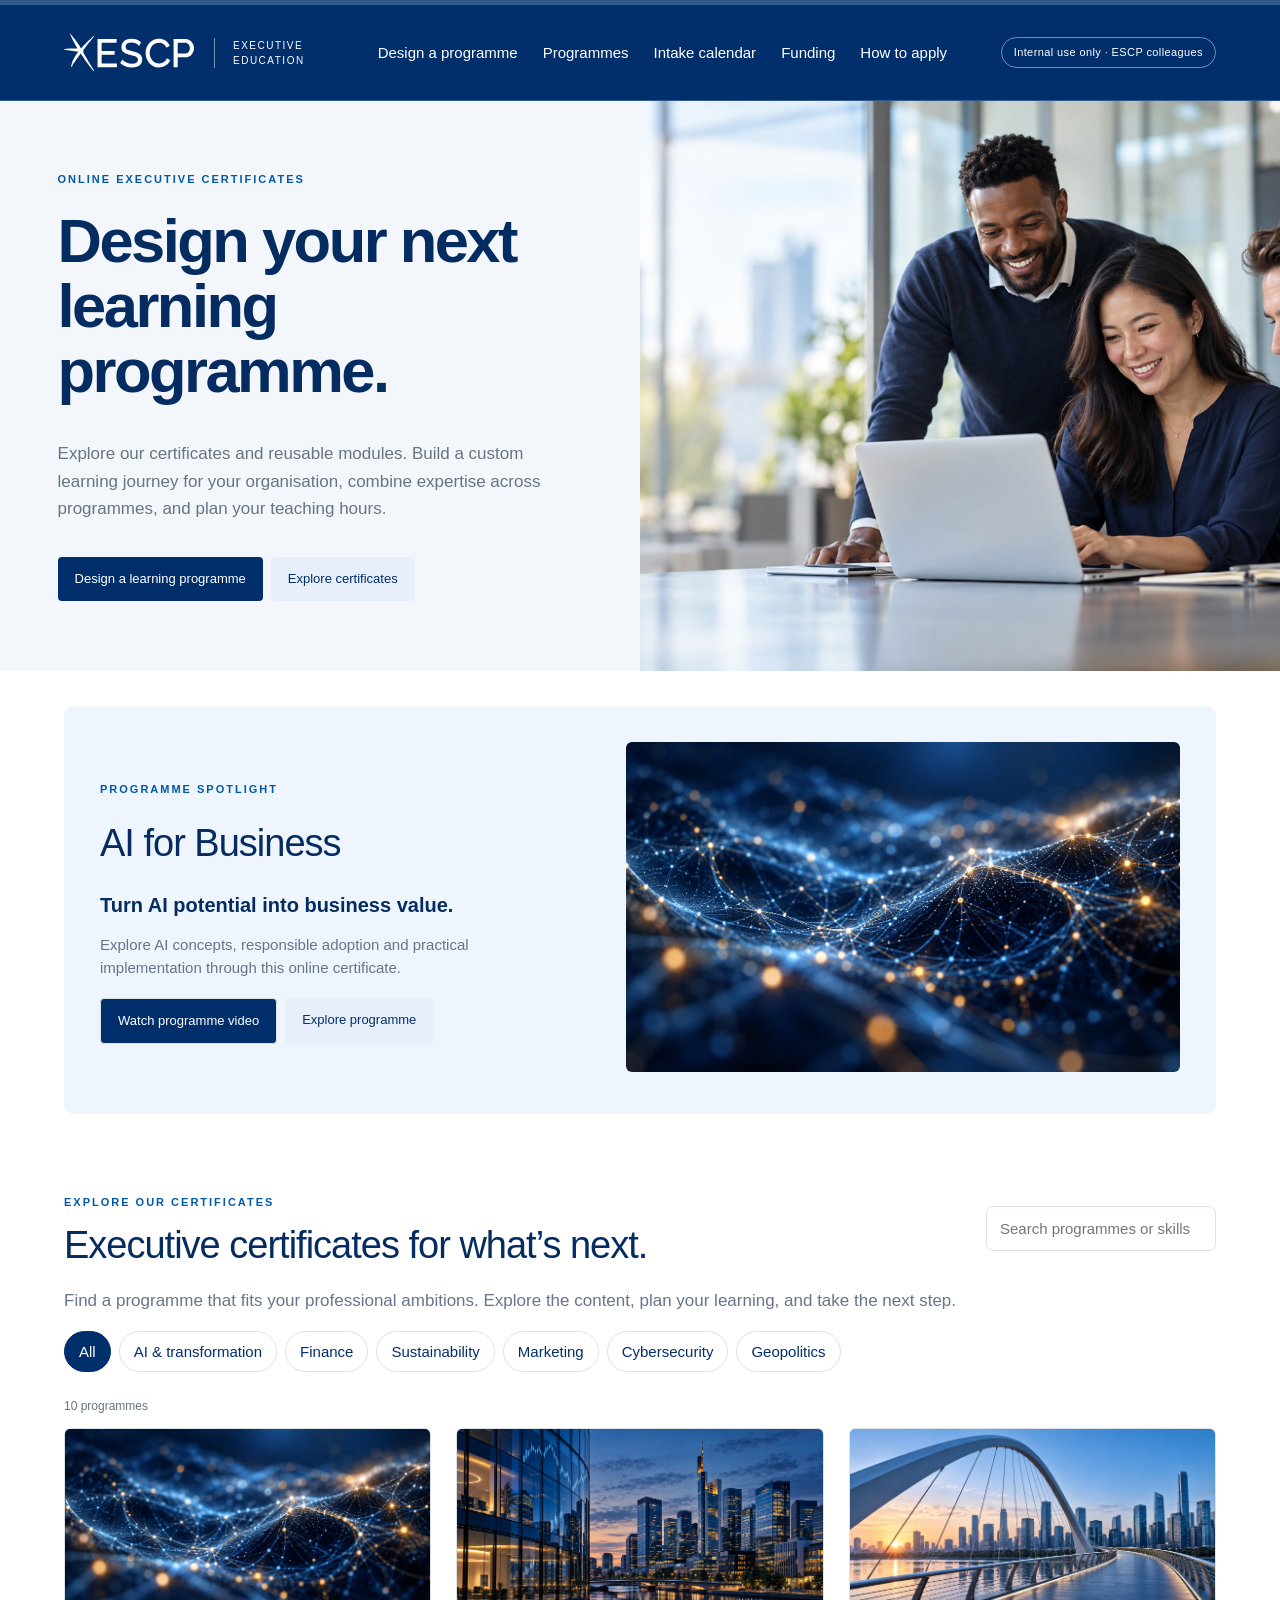
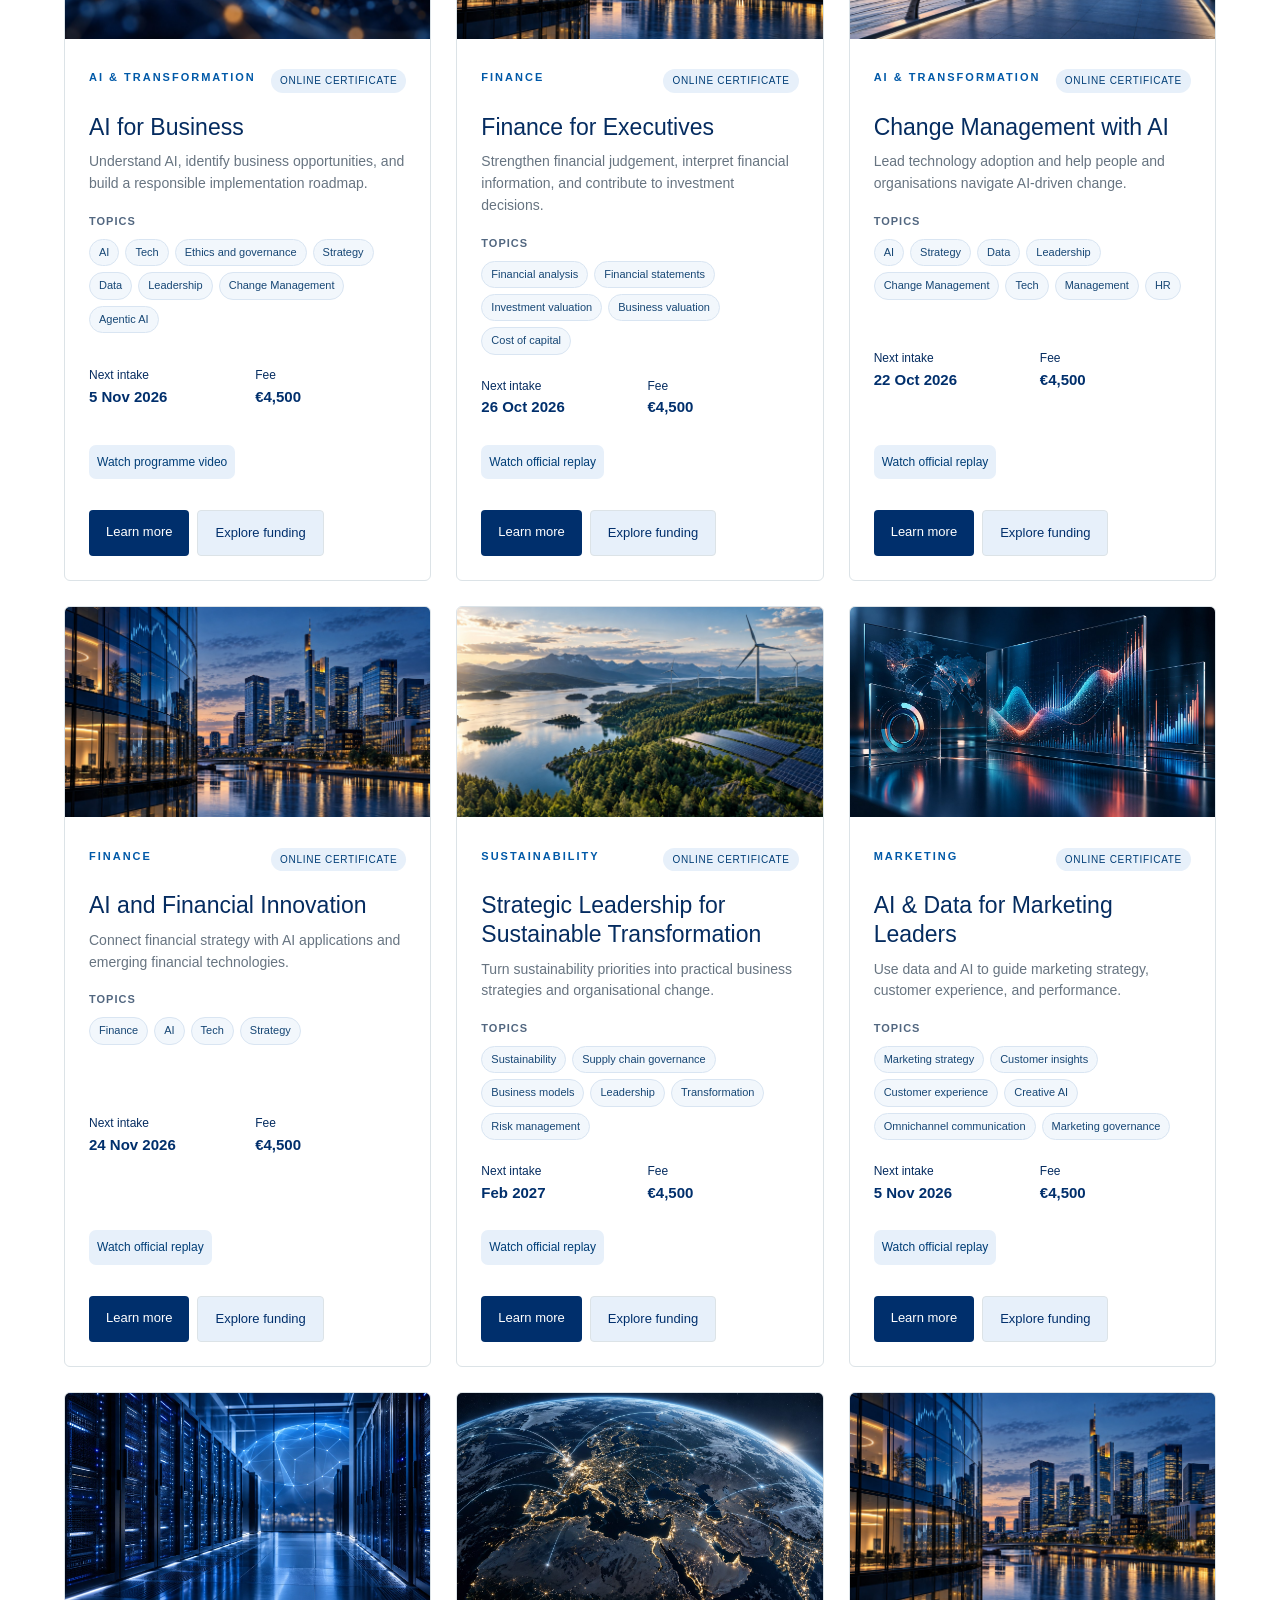
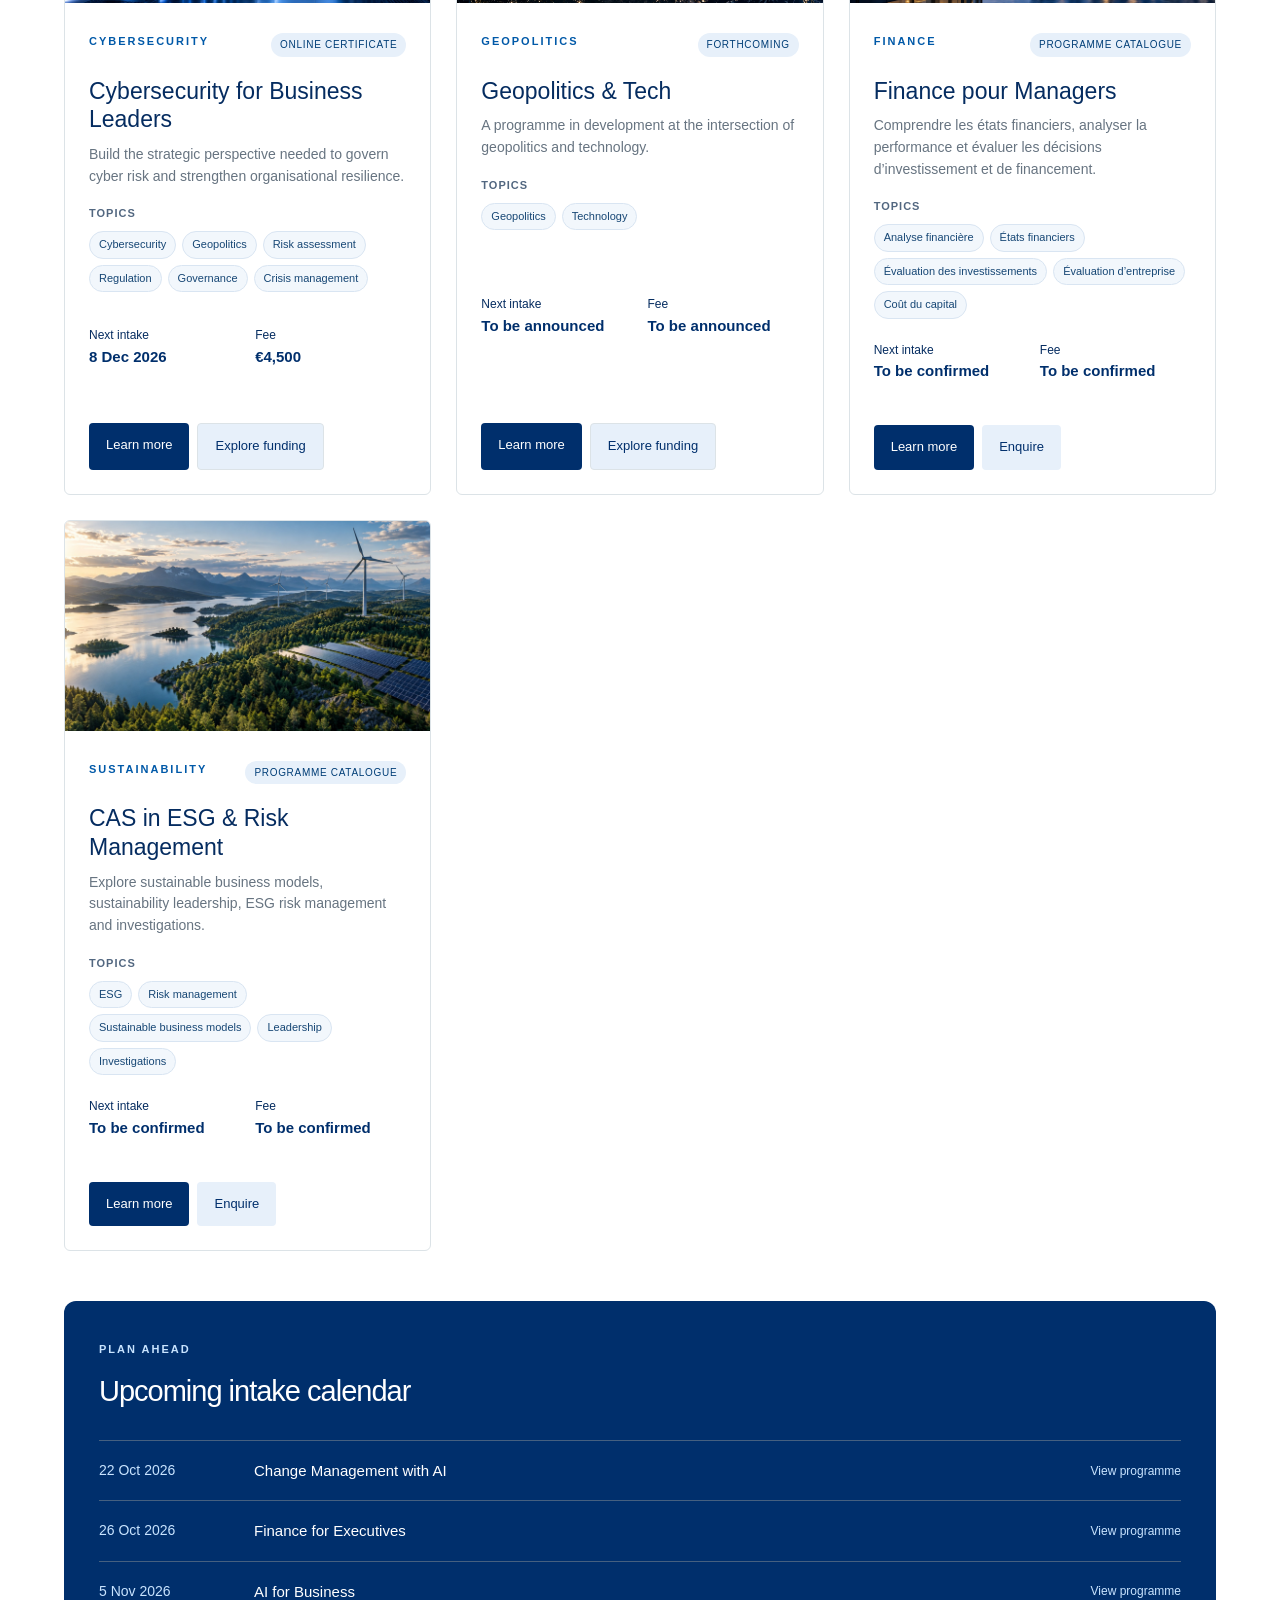
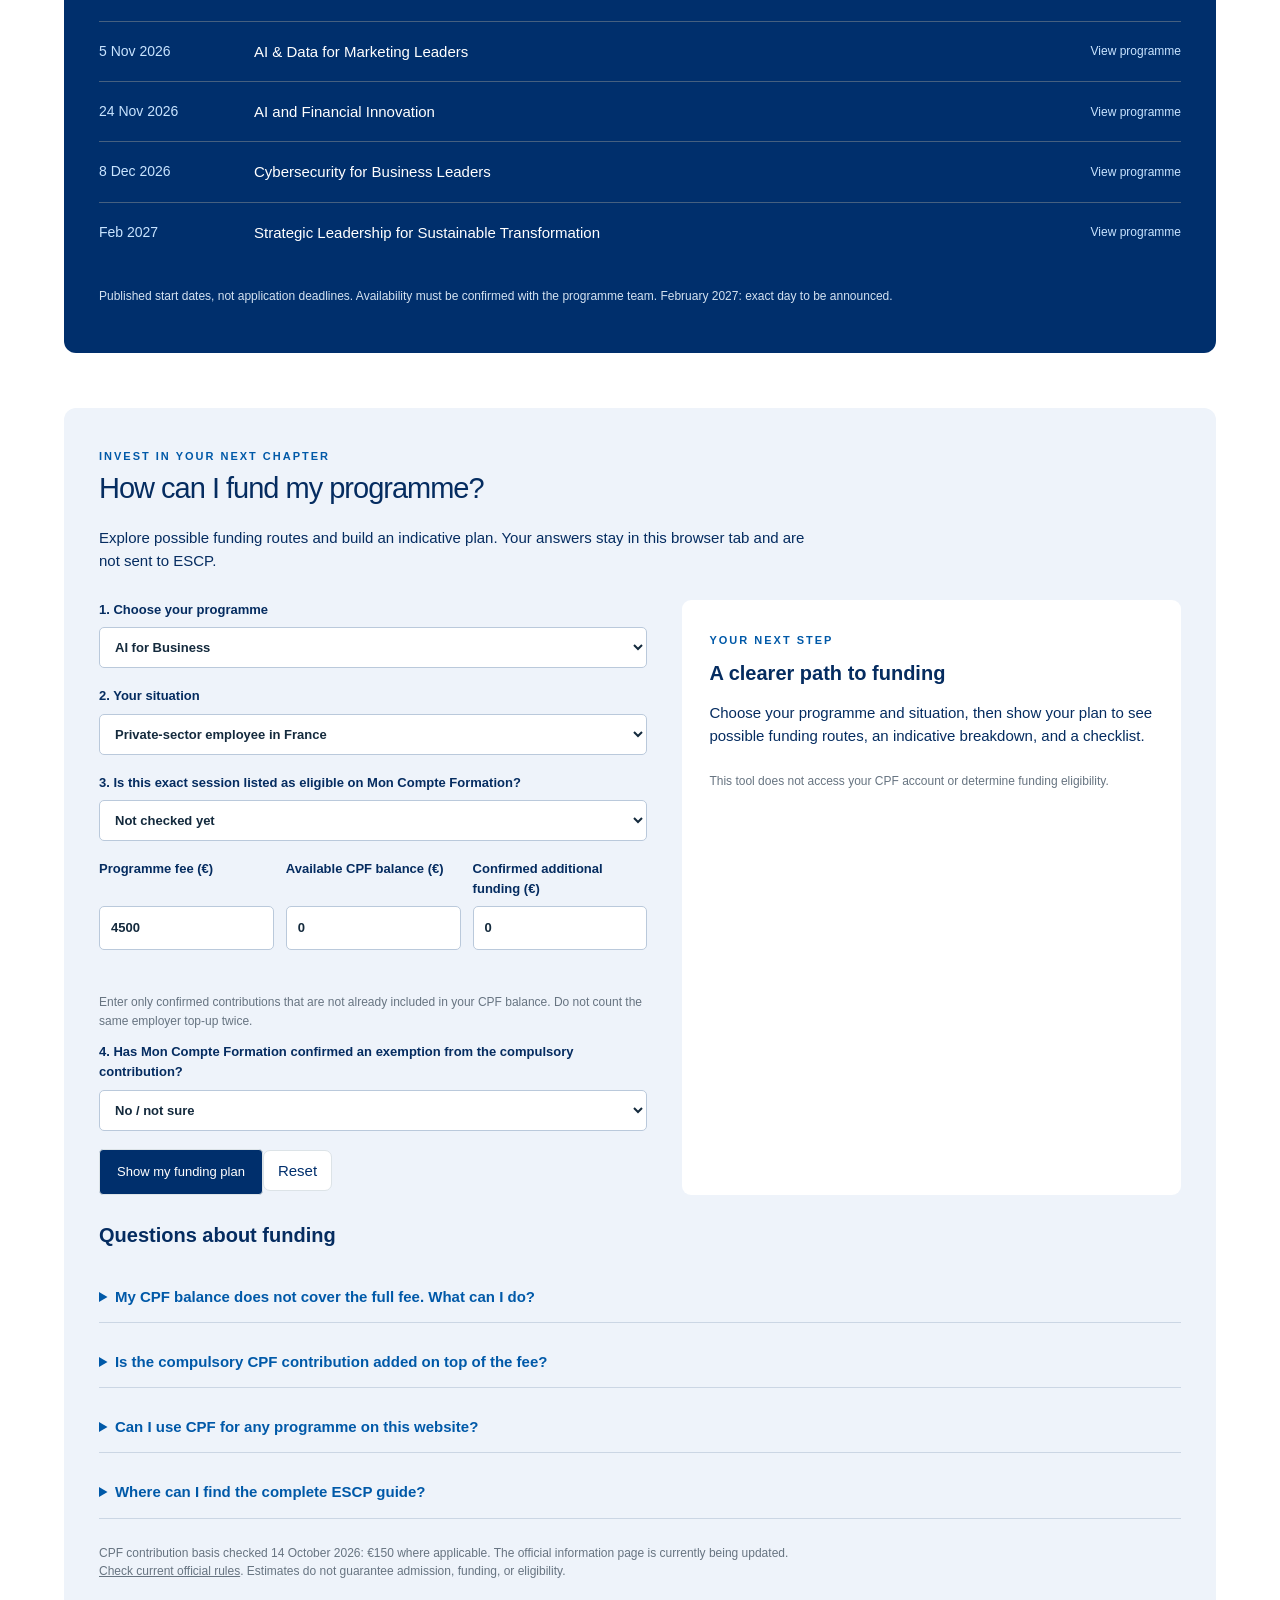
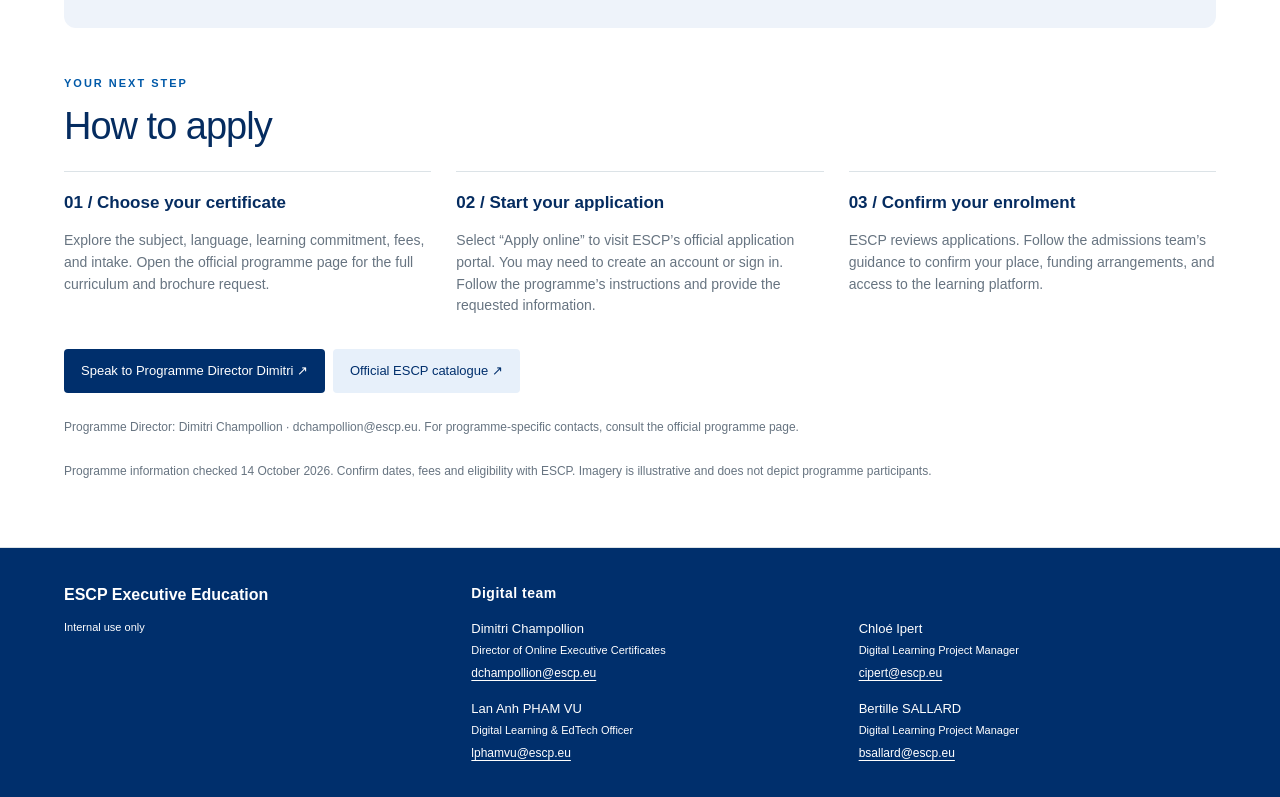
==== commit 4e53d296: "Add agreed Digital team job titles to footer" ====
--- a/index.html
+++ b/index.html
@@ -23,7 +23,7 @@
 .footer-team li span,.footer-team li a{display:block}.footer-team li a{font-size:12px;margin-top:3px;overflow-wrap:anywhere;text-decoration:underline;text-underline-offset:3px}
 @media(max-width:700px){body>footer.digital-team-footer{grid-template-columns:1fr;gap:24px}.footer-team ul{grid-template-columns:1fr}body>header nav{flex-wrap:wrap}}
 @media print{body>header,body>footer.digital-team-footer{display:none!important}}
-</style></head><body><header><a class="brand" href="index.html"><svg class="escp-logo" role="img" aria-label="ESCP" id="Calque_1" data-name="Calque 1" xmlns="http://www.w3.org/2000/svg" viewBox="0 0 990.33 285.51">
+</style><style>.digital-team-footer .team-role{display:block;color:#fff;font-size:11px;line-height:1.5;margin:3px 0 5px}</style></head><body><header><a class="brand" href="index.html"><svg class="escp-logo" role="img" aria-label="ESCP" id="Calque_1" data-name="Calque 1" xmlns="http://www.w3.org/2000/svg" viewBox="0 0 990.33 285.51">
   <defs>
     <style>
       .cls-1 {
@@ -39,7 +39,7 @@
   <path class="cls-1" d="M780.55,192.4c-12.46,25.69-38.73,34.81-57.43,34.81-38.08,0-70.27-36.81-70.27-80.38,0-38.41,24.32-79.23,69.42-79.23,11.76,0,40.66,3.23,55.14,33.08l2.73,5.64,25.27-15.76-2.15-4.6c-14.04-29.98-43.9-47.87-79.86-47.87-63.72,0-101.79,54.7-101.79,107.59s40.33,111.04,100.37,111.04c31.53,0,70.98-17.49,85.36-50.92l2.09-4.88-26.34-13.75-2.54,5.22Z"/>
   <path class="cls-1" d="M866.21,68.36h57.43c19.55,0,35.45,18.24,35.45,40.66,0,19.99-11.82,41.24-33.74,41.24h-59.14v-81.89h0ZM924.49,39.14h-89.53v215.75h31.25v-75.42h60c39.61,0,64.13-36.57,64.13-70.46s-27.04-69.88-65.85-69.88Z"/>
   <path class="cls-1" d="M219.39,264.53c-25.55-40.41-51.27-85.07-75.49-127.48,1.39-.14,2.67-.8,3.68-1.93,1.44-1.61,1.82-3.72,1.64-5.89-.16-2.03-1.29-3.64-3.53-4.89,2.63-2.91,6.23-6.93,6.23-6.93,5.91-6.07,10.85-13.26,15.63-20.21,1.73-2.52,15.74-20.59,15.74-20.59l.11-.11c2.72-3.26,5.87-7.11,9.28-11.25,11.67-14.22,26.86-33.53,34.44-42.85,1.79-2.24,1.97-3.79,1.06-4.75-.73-.71-2.76-.69-4.48,1.17-9.63,9.75-21.68,19.23-32.15,29.09-5.27,4.96-22.19,22.68-25.47,25.65-5.98,5.43-10.39,11.31-15.62,16.75-6.99,7.29-14.53,14.11-20.56,21.03-3.28-5.39-10.43-17.68-13.57-22.22-2.81-4.06-9.13-13.94-11.01-16.32-4.82-6.09-17.49-23.14-18.75-24.82,0,0-4.7-6.73-6.92-9.34,0,0-23.98-30.27-29.04-36.45-1.26-1.63-2.34-2.73-3.69-1.92-1.24.94-1.04,2.22-.14,4.12.57,1.11,18.43,39.18,18.43,39.18,2.7,5.65,17.03,32.33,19.82,37.5,4.13,7.66,8.41,15.59,13.24,23.07,2.12,3.25,4.41,6.44,6.68,9.59-1.48.02-20.09-.43-23.58-.51-3.09-.07-8.47-.22-11.43-.3-6.49-.17-14.48.3-26.02.3l-18.95.56c-1.83,0-15.92,1.51-18.65,1.96-.9.15-2.09.48-2.76.58-1.66.27-3.22.89-3.53,2.38-.38,2.06,3.53,1.98,4.47,2.35,8.89,1.89,21.7,3.64,23.65,3.92q13.8,1.96,37.45,5.88c2.68.44,28.39,4.1,31.46,4.46,3.08.36,10.12-.05,13.08.34-14.07,17.35-27.47,38.29-38.11,58.02-8.57,15.89-12.63,33.27-16.54,49.03-.78,3.1-2.49,9.14,1.48,9.63,3.88.48,6.26-6.52,6.26-6.52,4.79-13.72,15.1-25.71,23.08-37.53.88-1.3,14.57-20.66,24.7-34.17,1.29-1.87,14.86-23.1,16.11-24.42,3.67,4.45,7.76,13.43,11.51,18.77,7.27,10.35,14.7,19.41,21.47,31.65,15.56,23.98,53.61,69.57,60.74,79.56.98,1.37,2.26,3.06,4.21,4.47,1.15.83,2.48,1.72,3.4,1.22,1.75-.96.61-2.53-.04-4.2-.38-.98-.84-1.93-1.36-2.85l-4.91-8.82c-.82-1.71-1.74-3.36-2.75-4.97Z"/>
-</svg><span>EXECUTIVE EDUCATION</span></a><nav><a href="design-programme.html">Design a programme</a><a href="index.html#portfolio">Programmes</a><a href="index.html#timeline">Intake calendar</a><a href="index.html#funding">Funding</a><a href="index.html#register">How to apply</a></nav><span class="internal-use">Internal use only · ESCP colleagues</span></header><main><section class="hero"><div class="herocopy"><span class="eyebrow">Online executive certificates</span><h1>Design your next<br>learning programme.</h1><p class="intro">Explore our certificates and reusable modules. Build a custom learning journey for your organisation, combine expertise across programmes, and plan your teaching hours.</p><div class="actions"><a class="cta" href="design-programme.html">Design a learning programme</a><a class="cta secondary" href="#portfolio">Explore certificates</a></div></div><img class="hero-image" src="assets/hero.jpg" alt="Illustrative image of professionals learning together"></section><section class="spotlight"><div><span class="eyebrow">Programme spotlight</span><h2>AI for Business</h2><h3>Turn AI potential into business value.</h3><p>Explore AI concepts, responsible adoption and practical implementation through this online certificate.</p><div class="actions"><button class="cta" onclick="playVideo(0)">Watch programme video</button><a class="cta secondary" href="artificial-intelligence-business-certificate.html">Explore programme</a></div></div><button class="video-cover" onclick="playVideo(0)" aria-label="Watch AI for Business programme video"><img src="assets/ai.jpg" alt="Abstract AI data network"></button></section><section id="portfolio"><div class="sectiontop"><div><span class="eyebrow">Explore our certificates</span><h2>Executive certificates for what’s next.</h2></div><input id="search" aria-label="Search programmes" placeholder="Search programmes or skills"></div><p class="programintro">Find a programme that fits your professional ambitions. Explore the content, plan your learning, and take the next step.</p><div class="tools" id="filters"></div><p id="count" class="note" aria-live="polite"></p><div class="grid" id="projects"></div></section><section class="roadmap" id="timeline"><span class="eyebrow">Plan ahead</span><h2>Upcoming intake calendar</h2><div class="calendar" id="calendar"></div><p class="note" style="color:#d3e2f1">Published start dates, not application deadlines. Availability must be confirmed with the programme team. February 2027: exact day to be announced.</p></section><section id="funding" class="funding"><span class="eyebrow">Invest in your next chapter</span><h2>How can I fund my programme?</h2><p>Explore possible funding routes and build an indicative plan. Your answers stay in this browser tab and are not sent to ESCP.</p><div class="fund-layout"><form id="fundform"><label>1. Choose your programme<select id="fundprogramme"></select></label><label>2. Your situation<select id="fundstatus"><option value="employee">Private-sector employee in France</option><option value="jobseeker">Registered jobseeker in France</option><option value="independent">Self-employed in France</option><option value="public">Public-sector employee</option><option value="other">Other / based outside France</option></select></label><label>3. Is this exact session listed as eligible on Mon Compte Formation?<select id="fundeligible"><option value="unknown">Not checked yet</option><option value="yes">Yes, I verified the exact session</option><option value="no">No</option></select></label><div class="fundnumbers"><label>Programme fee (€)<input id="fundfee" type="number" min="0" step="0.01" value="4500" required></label><label>Available CPF balance (€)<input id="fundcpf" type="number" min="0" step="0.01" value="0" required></label><label>Confirmed additional funding (€)<input id="fundextra" type="number" min="0" step="0.01" value="0" required></label></div><p class="note">Enter only confirmed contributions that are not already included in your CPF balance. Do not count the same employer top-up twice.</p><label>4. Has Mon Compte Formation confirmed an exemption from the compulsory contribution?<select id="fundexempt"><option value="no">No / not sure</option><option value="yes">Yes, confirmed</option></select></label><button class="cta" type="submit">Show my funding plan</button><button type="reset">Reset</button></form><div id="fundresult" class="fundresult" aria-live="polite"><span class="eyebrow">Your next step</span><h3>A clearer path to funding</h3><p>Choose your programme and situation, then show your plan to see possible funding routes, an indicative breakdown, and a checklist.</p><p class="note">This tool does not access your CPF account or determine funding eligibility.</p></div></div><h3>Questions about funding</h3><details><summary>My CPF balance does not cover the full fee. What can I do?</summary><p>Explore a confirmed employer contribution, other support appropriate to your situation, or personal payment. An additional contribution is not guaranteed and must be approved by the relevant funder.</p></details><details><summary>Is the compulsory CPF contribution added on top of the fee?</summary><p>No. Where applicable, the €150 contribution is included in the amount you pay, not added twice. If your existing shortfall is already above €150, it is not an additional €150 charge. The official platform confirms your final amount and any exemption.</p></details><details><summary>Can I use CPF for any programme on this website?</summary><p>Check the exact programme, certification, and session on Mon Compte Formation. A listing on this catalogue does not itself establish CPF eligibility. Public-sector CPF arrangements follow a different process.</p></details><details><summary>Where can I find the complete ESCP guide?</summary><p>The original guide describes a wider range of funding routes. It contains older information, including the former CPF contribution discussion. Confirm current rules and programme-specific support before relying on it.</p><a id="fundpdf" class="cta secondary" download="ESCP-funding-guide-original.pdf">Download original guide (French)</a></details><p class="note">CPF contribution basis checked 14 October 2026: €150 where applicable. The official information page is currently being updated. <a href="https://www.moncompteformation.gouv.fr/espace-public/une-participation-financiere-pourquoi-et-comment" target="_blank" rel="noopener"><u>Check current official rules</u></a>. Estimates do not guarantee admission, funding, or eligibility.</p></section><section id="register"><div class="sectiontop"><div><span class="eyebrow">Your next step</span><h2>How to apply</h2></div></div><div class="objectives"><div class="objective"><b>01 / Choose your certificate</b><p>Explore the subject, language, learning commitment, fees, and intake. Open the official programme page for the full curriculum and brochure request.</p></div><div class="objective"><b>02 / Start your application</b><p>Select “Apply online” to visit ESCP’s official application portal. You may need to create an account or sign in. Follow the programme’s instructions and provide the requested information.</p></div><div class="objective"><b>03 / Confirm your enrolment</b><p>ESCP reviews applications. Follow the admissions team’s guidance to confirm your place, funding arrangements, and access to the learning platform.</p></div></div><div class="actions"><a class="cta" href="mailto:dchampollion@escp.eu?subject=Online%20Executive%20Certificates%20enquiry">Speak to Programme Director Dimitri ↗</a><a class="cta secondary" href="https://escp.eu/executive-education/programmes/certificate-short-programmes" target="_blank" rel="noopener">Official ESCP catalogue ↗</a></div><p class="note">Programme Director: Dimitri Champollion · dchampollion@escp.eu. For programme-specific contacts, consult the official programme page.</p></section><p class="note">Programme information checked 14 October 2026. Confirm dates, fees and eligibility with ESCP. Imagery is illustrative and does not depict programme participants.</p></main><footer class="digital-team-footer"><div class="footer-heading"><strong>ESCP Executive Education</strong><span>Internal use only</span></div><div class="footer-team"><h2>Digital team</h2><ul><li><span>Dimitri Champollion</span><a href="mailto:dchampollion@escp.eu">dchampollion@escp.eu</a></li><li><span>Chloé Ipert</span><a href="mailto:cipert@escp.eu">cipert@escp.eu</a></li><li><span>Lan Anh PHAM VU</span><a href="mailto:lphamvu@escp.eu">lphamvu@escp.eu</a></li><li><span>Bertille SALLARD</span><a href="mailto:bsallard@escp.eu">bsallard@escp.eu</a></li></ul></div></footer><dialog id="modal"><button class="close" id="close">Close</button><div id="modalbody"></div></dialog><script>const data=[["AI for Business", "AI & transformation", "5 Nov 2026", "2026-11-05", "72 hours", "English", "Understand AI, identify business opportunities, and build a responsible implementation roadmap.", "artificial-intelligence-business-certificate", "6824a8dc40f1b31d6e028f21", "Executives, managers and professionals exploring AI-led transformation.", "AI value creation; core technologies; governance and ethics; AI project roadmaps; generative and agentic AI; monitoring change."], ["Finance for Executives", "Finance", "26 Oct 2026", "2026-10-26", "70 hours", "English / French", "Strengthen financial judgement, interpret financial information, and contribute to investment decisions.", "finance-executives", "687ed5206ab72813c16347e3", "Professionals seeking greater confidence in corporate finance.", "Financial performance, financial statements, investment decisions, financing and value creation."], ["Change Management with AI", "AI & transformation", "22 Oct 2026", "2026-10-22", "60 hours", "English", "Lead technology adoption and help people and organisations navigate AI-driven change.", "change-management-with-ai", "687ed62d6ab72813c1634b5a", "Functional managers, business unit leaders and transformation consultants.", "Initiating change; emerging technologies; uncertainty; AI roadmaps; overcoming resistance."], ["AI and Financial Innovation", "Finance", "24 Nov 2026", "2026-11-24", "60 hours", "English", "Connect financial strategy with AI applications and emerging financial technologies.", "financial-innovation-ai", "688c449c6ab728b9772b037b", "Banking, asset management, fintech and corporate finance professionals.", "Financial business models, AI decision-making, fintech, decentralised finance and practical AI projects."], ["Strategic Leadership for Sustainable Transformation", "Sustainability", "Feb 2027", "2027-02-01", "60 hours", "English", "Turn sustainability priorities into practical business strategies and organisational change.", "strategic-leadership-sustainable-transformation", "68a433ab5d69356dd75efb94", "Strategy, innovation and sustainability leaders, managers and consultants.", "Supply chain governance; sustainable business models; leadership; transformation management; risk."], ["AI & Data for Marketing Leaders", "Marketing", "5 Nov 2026", "2026-11-05", "See programme page", "English", "Use data and AI to guide marketing strategy, customer experience, and performance.", "certificate-ai-data-marketing-leaders", "691c9e423b5d002723d7b963", "Marketing, product, communication, digital and CRM professionals.", "Marketing strategy, customer intelligence, AI-enhanced journeys, omnichannel communication, performance and governance."], ["Cybersecurity for Business Leaders", "Cybersecurity", "8 Dec 2026", "2026-12-08", "60 hours", "English", "Build the strategic perspective needed to govern cyber risk and strengthen organisational resilience.", "cybersecurity-for-business-leaders", "", "Executives and senior decision-makers responsible for digital resilience.", "Geopolitics; threat analysis; regulation; risk protection and governance; cyber crisis decisions."], ["Geopolitics & Tech", "Geopolitics", "To be announced", "", "To be announced", "To be announced", "A programme in development at the intersection of geopolitics and technology.", "", "", "Audience details to be announced.", "Programme content, dates, fees and registration details will be published once confirmed."]];const programmes=[{"weeks":"18 weeks","workload":"120 hours","prereq":"Open to motivated professionals. Strong commitment and intellectual engagement are expected.","objectives":["Identify opportunities to create value with AI.","Plan an AI implementation roadmap.","Evaluate governance, ethics and responsible adoption."],"modules":["Value creation with data and AI","Core AI concepts and technologies","Governance and ethics","AI project roadmaps","From generative to agentic AI","Monitoring change"],"faculty":["Louis-David Benyayer","Javier Amaya Silva, Daniel Pesch and David Lehmann","Erwan Lamy and Marie L’Hermite","Alessandro Lanteri","Matthieu Biava"],"assessment":"Module quizzes and assignments, plus an individual capstone applying AI to an organisational project.","title":"AI for Business","topic":"AI & transformation","date":"5 Nov 2026","sort":"2026-11-05","hours":"72 hours","language":"English","description":"Understand AI, identify business opportunities, and build a responsible implementation roadmap.","official":"https://escp.eu/programmes/open-programmes/artificial-intelligence-business-certificate","apply":"https://openenrollment.escp.eu/templates/6824a8dc40f1b31d6e028f21/start","audience":"Executives, managers and professionals exploring AI-led transformation.","slug":"artificial-intelligence-business-certificate","image":"ai","topics":["AI","Tech","Ethics and governance","Strategy","Data","Leadership","Change Management","Agentic AI"]},{"weeks":"Confirm with programme team","workload":"Confirm with programme team","prereq":"Open to non-financial professionals. No prior financial expertise is required.","objectives":["Interpret financial statements and performance indicators.","Evaluate investments and business value.","Use financial reasoning in strategic decisions."],"modules":["Course overview and financial approach","Demystifying financial logic","Financial analysis: statements and accounting","Financial analysis: performance indicators","Investment project valuation","Financial asset valuation","Cost of capital"],"faculty":[],"assessment":"Confirm the current assessment and certificate requirements with the programme team.","title":"Finance for Executives","topic":"Finance","date":"26 Oct 2026","sort":"2026-10-26","hours":"70 hours","language":"English / French","description":"Strengthen financial judgement, interpret financial information, and contribute to investment decisions.","official":"https://escp.eu/programmes/open-programmes/finance-executives","apply":"https://openenrollment.escp.eu/templates/687ed5206ab72813c16347e3/start","audience":"Professionals seeking greater confidence in corporate finance.","slug":"finance-executives","image":"finance","topics":["Financial analysis","Financial statements","Investment valuation","Business valuation","Cost of capital"]},{"weeks":"15 weeks","workload":"120 hours","prereq":"Open to motivated professionals. No technical background is required.","objectives":["Plan technology-driven transformation.","Evaluate organisational and ethical implications.","Address resistance and support adoption."],"modules":["Initiating and monitoring change","Emerging technologies","Navigating uncertainty","Designing an AI roadmap","Overcoming resistance to change"],"faculty":[],"assessment":"Module quizzes and assignments, plus an individual capstone on technological change.","title":"Change Management with AI","topic":"AI & transformation","date":"22 Oct 2026","sort":"2026-10-22","hours":"60 hours","language":"English","description":"Lead technology adoption and help people and organisations navigate AI-driven change.","official":"https://escp.eu/programmes/open-programmes/change-management-with-ai","apply":"https://openenrollment.escp.eu/templates/687ed62d6ab72813c1634b5a/start","audience":"Functional managers, business unit leaders and transformation consultants.","slug":"change-management-with-ai","image":"bridge","topics":["AI","Strategy","Data","Leadership","Change Management","Tech","Management","HR"]},{"weeks":"15 weeks","workload":"120 hours","prereq":"Confirm entry requirements and the expected technical preparation with the programme team.","objectives":["Evaluate financial business model innovation.","Assess AI and fintech applications.","Plan implementation and consider digital-asset risks."],"modules":["Elective: fintech and financial services OR decentralised finance and digital assets","Business model innovation in finance","AI applications in finance","Leading AI implementation in finance","Generative AI and machine learning in finance"],"faculty":["Santiago Barraza (Academic Director)"],"assessment":"Quizzes and assignments, plus a group capstone project.","title":"AI and Financial Innovation","topic":"Finance","date":"24 Nov 2026","sort":"2026-11-24","hours":"60 hours","language":"English","description":"Connect financial strategy with AI applications and emerging financial technologies.","official":"https://escp.eu/programmes/open-programmes/financial-innovation-ai","apply":"https://openenrollment.escp.eu/templates/688c449c6ab728b9772b037b/start","audience":"Banking, asset management, fintech and corporate finance professionals.","slug":"financial-innovation-ai","image":"finance","topics":["Finance","AI","Tech","Strategy"]},{"weeks":"17 weeks","workload":"120 hours","prereq":"Open to motivated professionals. Strong commitment and intellectual engagement are expected.","objectives":["Identify sustainable business opportunities.","Lead organisational transformation.","Assess sustainability-related risks."],"modules":["Sustainability and supply chain governance","Designing sustainable business models","Leadership for sustainability transformation","Sustainable transformation management","Risk management"],"faculty":["Christian Durach","Florian Lüdeke-Freund","Carolin Waldner","Max Weiß","Ulrich Hagel and Michael Wiedmann"],"assessment":"Module quizzes and/or assignments, plus an individual capstone.","title":"Strategic Leadership for Sustainable Transformation","topic":"Sustainability","date":"Feb 2027","sort":"2027-02-01","hours":"60 hours","language":"English","description":"Turn sustainability priorities into practical business strategies and organisational change.","official":"https://escp.eu/programmes/open-programmes/strategic-leadership-sustainable-transformation","apply":"https://openenrollment.escp.eu/templates/68a433ab5d69356dd75efb94/start","audience":"Strategy, innovation and sustainability leaders, managers and consultants.","slug":"strategic-leadership-sustainable-transformation","image":"sustainability","topics":["Sustainability","Supply chain governance","Business models","Leadership","Transformation","Risk management"]},{"weeks":"Confirm with programme team","workload":"Confirm with programme team","prereq":"Confirm current admission requirements with the programme team.","objectives":["Build data-informed marketing strategies.","Use AI for customer insight and experience.","Develop responsible marketing technology governance."],"modules":["Marketing strategy and value creation in the AI era","Decision intelligence and customer insights","AI-enabled customer experience design","AI-enabled creative practices and omnichannel communication","Marketing technology, governance and operating models"],"faculty":["Isabella Maggioni","Hsin-Hsuan Meg Lee","Vitor Lima","Lorena Blasco-Arcas","Guillaume Thfoin"],"assessment":"Module quizzes and/or assignments, plus an individual capstone.","title":"AI & Data for Marketing Leaders","topic":"Marketing","date":"5 Nov 2026","sort":"2026-11-05","hours":"See programme page","language":"English","description":"Use data and AI to guide marketing strategy, customer experience, and performance.","official":"https://escp.eu/programmes/open-programmes/certificate-ai-data-marketing-leaders","apply":"https://openenrollment.escp.eu/templates/691c9e423b5d002723d7b963/start","audience":"Marketing, product, communication, digital and CRM professionals.","slug":"certificate-ai-data-marketing-leaders","image":"marketing","topics":["Marketing strategy","Customer insights","Customer experience","Creative AI","Omnichannel communication","Marketing governance"]},{"weeks":"17 weeks","workload":"120 hours","prereq":"No technical background is required. Designed around executive oversight and governance.","objectives":["Assess strategic cyber risks.","Strengthen governance and organisational resilience.","Practise executive cyber-crisis decisions."],"modules":["Geopolitics and cybersecurity","Threat analysis and risk assessment","Regulatory environment","Risk protection strategy and governance","Cyber-crisis decision exercise"],"faculty":["Bastian Dufilhol (Academic Director)"],"assessment":"Quizzes, assignments, and an individual confidential capstone on an organisational challenge.","title":"Cybersecurity for Business Leaders","topic":"Cybersecurity","date":"8 Dec 2026","sort":"2026-12-08","hours":"60 hours","language":"English","description":"Build the strategic perspective needed to govern cyber risk and strengthen organisational resilience.","official":"https://escp.eu/programmes/open-programmes/cybersecurity-for-business-leaders","apply":"https://escp.eu/programmes/open-programmes/cybersecurity-for-business-leaders","audience":"Executives and senior decision-makers responsible for digital resilience.","slug":"cybersecurity-for-business-leaders","image":"cyber","topics":["Cybersecurity","Geopolitics","Risk assessment","Regulation","Governance","Crisis management"]},{"weeks":"To be announced","workload":"To be announced","prereq":"To be announced.","objectives":[],"modules":[],"faculty":[],"assessment":"Programme structure and assessment are to be announced.","title":"Geopolitics & Tech","topic":"Geopolitics","date":"To be announced","sort":"","hours":"To be announced","language":"To be announced","description":"A programme in development at the intersection of geopolitics and technology.","official":"","apply":"","audience":"Audience details to be announced.","slug":"geopolitics-tech","image":"geopolitics","topics":["Geopolitics","Technology"]},{"title":"Finance pour Managers","slug":"finance-pour-managers","topic":"Finance","language":"Français","image":"finance","description":"Comprendre les états financiers, analyser la performance et évaluer les décisions d’investissement et de financement.","topics":["Analyse financière","États financiers","Évaluation des investissements","Évaluation d’entreprise","Coût du capital"],"codes":["CORFI-01","CORFI-02","CORFI-03","CORFI-04","CORFI-05"],"date":"To be confirmed","sort":"","hours":"To be confirmed","weeks":"To be confirmed","workload":"To be confirmed","prereq":"Confirm with the programme team.","objectives":[],"modules":["Analyse financière, partie I : Comment construire des états financiers ?","Analyse financière partie II : Comment traduire vos performances en chiffres","Évaluation financière, partie I : Comment évaluer une opportunité d'investissement ?","Évaluation financière, partie II : comment évaluer votre entreprise","Coût du capital : Comment évaluer le rendement exigé par les fournisseurs de capitaux"],"faculty":["Fahmi Ben Abdelkader"],"assessment":"Confirm assessment and certificate requirements with the programme team.","official":"","apply":"","audience":"Discuss programme fit with the programme team.","listingStatus":"Programme catalogue"},{"title":"CAS in ESG & Risk Management","slug":"cas-esg-risk-management","topic":"Sustainability","language":"To be confirmed","image":"sustainability","description":"Explore sustainable business models, sustainability leadership, ESG risk management and investigations.","topics":["ESG","Risk management","Sustainable business models","Leadership","Investigations"],"codes":["SUSTR-02","SUSTR-04","SUSTR-05","ASESG-02","ASESG-03"],"date":"To be confirmed","sort":"","hours":"To be confirmed","weeks":"To be confirmed","workload":"To be confirmed","prereq":"Confirm with the programme team.","objectives":[],"modules":["Designing Sustainable Business Models","Leadership for Sustainability Transformation","Risk Management","Risk Management - part II","Investigations"],"faculty":["Florian Lüdeke-Freund","Carolin Waldner","Michael Wiedmann","Ulrich Hagel"],"assessment":"Confirm assessment and certificate requirements with the programme team.","official":"","apply":"","audience":"Discuss programme fit with the programme team.","listingStatus":"Programme catalogue"}];const media={"0": {"url": "https://player.vimeo.com/video/1094338998?h=e0b5389a53", "label": "Watch programme video", "type": "video"}, "1": {"url": "https://webikeo.fr/landing/risque-et-rentabilite-les-dessous-d-un-couple-mythique/14084?campaign=replay-eventPg", "label": "Watch official masterclass replay", "type": "replay"}, "2": {"url": "https://webikeo.fr/landing/transformation-ia-et-consulting-integrer-l-ia-dans-le-metier-du-consultant/14082?campaign=replay-eventPg", "label": "Watch official masterclass replay", "type": "replay"}, "3": {"url": "https://escp-eu.zoom.us/rec/share/S6P5GscLFwroqo63vJDANc3exgMSUQARnRcdG3LL-8O4dvgtA1yN7rGz7vM_KsVX.BYK65XeLE7otZrnm", "label": "Watch official masterclass replay", "type": "replay"}, "4": {"url": "https://webikeo.fr/landing/ia-et-entreprise-potentiel-reel-risques-reels-comment-decider-avec-lucidite/14368?campaign=Replay", "label": "Watch official masterclass replay", "type": "replay"}, "5": {"url": "https://webikeo.fr/landing/vos-prochains-clients-seront-des-agents-ia-le-marketing-change-ses-regles-etes-vous-pret/14593?campaign=Replay", "label": "Watch official masterclass replay", "type": "replay"}};function actions(d){return d.apply?`<a class="cta" href="${d.apply}" target="_blank" rel="noopener">Apply online</a><a class="cta secondary" href="${d.official}" target="_blank" rel="noopener">Official programme & brochure</a>`:'<p>Registration details to be announced.</p>'}function playVideo(i){const m=media[i],d=programmes[i];if(!m)return;document.getElementById('modalbody').innerHTML=`<span class="eyebrow">${m.type==='video'?'Programme video':'Official masterclass replay'}</span><h2>${d.title}</h2>`+(m.type==='video'?`<div class="video-frame"><iframe src="${m.url}" title="${d.title} programme video" allow="fullscreen; picture-in-picture" allowfullscreen referrerpolicy="strict-origin-when-cross-origin"></iframe></div>`:`<p>The replay linked from the official ESCP programme page opens on its provider’s website. Registration may be required.</p><a class="cta" href="${m.url}" target="_blank" rel="noopener">Open official replay</a>`);document.getElementById('modal').showModal()}document.getElementById('close').onclick=()=>document.getElementById('modal').close();document.getElementById('modal').addEventListener('close',()=>{document.getElementById('modalbody').innerHTML=''});let filter='All';const cats=['All',...new Set(programmes.map(d=>d.topic))];const filters=document.getElementById('filters');function render(){filters.innerHTML=cats.map(c=>`<button class="${c===filter?'active':''}" aria-pressed="${c===filter}">${c}</button>`).join('');const q=document.getElementById('search').value.toLowerCase();const rows=programmes.filter(d=>(filter==='All'||d.topic===filter)&&[d.title,d.topic,d.description,d.audience,...d.topics].join(' ').toLowerCase().includes(q));document.getElementById('count').textContent=rows.length+' programmes';document.getElementById('projects').innerHTML=rows.map(d=>{let i=programmes.indexOf(d);return `<article class="card"><a href="${d.slug}.html" tabindex="-1" aria-hidden="true"><img class="cardimage" src="assets/${d.image}.jpg" alt="" loading="lazy"></a><div class="cardbody"><div class="cardtop"><span class="eyebrow">${d.topic}</span><span class="tag">${d.listingStatus||(d.official?'Online certificate':'Forthcoming')}</span></div><h3><a href="${d.slug}.html">${d.title}</a></h3><p>${d.description}</p><div class="course-topics" aria-label="Programme topics"><span class="topics-label">Topics</span><ul>${d.topics.map(t=>`<li>${t}</li>`).join('')}</ul></div><div class="facts"><span>Next intake<strong>${d.date}</strong></span><span>Fee<strong>${d.listingStatus?'To be confirmed':(d.official?'€4,500':'To be announced')}</strong></span></div><div class="meta">${media[i]?`<button class="video-button" onclick="playVideo(${i})">${media[i].type==='video'?'Watch programme video':'Watch official replay'}</button>`:''}<div class="actions"><a class="cta" href="${d.slug}.html">Learn more</a>${d.listingStatus?`<a class="cta secondary" href="mailto:dchampollion@escp.eu?subject=${encodeURIComponent(d.title)}">Enquire</a>`:`<button class="cta secondary" onclick="openFunding(${i})">Explore funding</button>`}</div></div></div></article>`}).join('')||'<p class="empty">No matching programmes. Try another search.</p>';filters.querySelectorAll('button').forEach(b=>b.onclick=()=>{filter=b.textContent;render()})}document.getElementById('search').addEventListener('input',render);document.getElementById('calendar').innerHTML=programmes.filter(d=>d.sort).sort((a,b)=>a.sort.localeCompare(b.sort)).map(d=>`<div class="event"><time>${d.date}</time><span>${d.title}</span><a href="${d.slug}.html">View programme</a></div>`).join('');render();const fp=document.getElementById('fundprogramme');fp.innerHTML=data.map((d,i)=>`<option value="${i}">${d[0]}</option>`).join('');function openFunding(i){fp.value=i;syncFunding();document.getElementById('funding').scrollIntoView({behavior:'smooth'});fp.focus({preventScroll:true})}function syncFunding(){const d=data[+fp.value];document.getElementById('fundfee').value=d[7]?'4500':'';document.getElementById('fundeligible').value='unknown';document.getElementById('fundresult').innerHTML='<h3>Check your programme details</h3><p>Confirm the exact session and funding eligibility before estimating your costs.</p>'}fp.onchange=syncFunding;
+</svg><span>EXECUTIVE EDUCATION</span></a><nav><a href="design-programme.html">Design a programme</a><a href="index.html#portfolio">Programmes</a><a href="index.html#timeline">Intake calendar</a><a href="index.html#funding">Funding</a><a href="index.html#register">How to apply</a></nav><span class="internal-use">Internal use only · ESCP colleagues</span></header><main><section class="hero"><div class="herocopy"><span class="eyebrow">Online executive certificates</span><h1>Design your next<br>learning programme.</h1><p class="intro">Explore our certificates and reusable modules. Build a custom learning journey for your organisation, combine expertise across programmes, and plan your teaching hours.</p><div class="actions"><a class="cta" href="design-programme.html">Design a learning programme</a><a class="cta secondary" href="#portfolio">Explore certificates</a></div></div><img class="hero-image" src="assets/hero.jpg" alt="Illustrative image of professionals learning together"></section><section class="spotlight"><div><span class="eyebrow">Programme spotlight</span><h2>AI for Business</h2><h3>Turn AI potential into business value.</h3><p>Explore AI concepts, responsible adoption and practical implementation through this online certificate.</p><div class="actions"><button class="cta" onclick="playVideo(0)">Watch programme video</button><a class="cta secondary" href="artificial-intelligence-business-certificate.html">Explore programme</a></div></div><button class="video-cover" onclick="playVideo(0)" aria-label="Watch AI for Business programme video"><img src="assets/ai.jpg" alt="Abstract AI data network"></button></section><section id="portfolio"><div class="sectiontop"><div><span class="eyebrow">Explore our certificates</span><h2>Executive certificates for what’s next.</h2></div><input id="search" aria-label="Search programmes" placeholder="Search programmes or skills"></div><p class="programintro">Find a programme that fits your professional ambitions. Explore the content, plan your learning, and take the next step.</p><div class="tools" id="filters"></div><p id="count" class="note" aria-live="polite"></p><div class="grid" id="projects"></div></section><section class="roadmap" id="timeline"><span class="eyebrow">Plan ahead</span><h2>Upcoming intake calendar</h2><div class="calendar" id="calendar"></div><p class="note" style="color:#d3e2f1">Published start dates, not application deadlines. Availability must be confirmed with the programme team. February 2027: exact day to be announced.</p></section><section id="funding" class="funding"><span class="eyebrow">Invest in your next chapter</span><h2>How can I fund my programme?</h2><p>Explore possible funding routes and build an indicative plan. Your answers stay in this browser tab and are not sent to ESCP.</p><div class="fund-layout"><form id="fundform"><label>1. Choose your programme<select id="fundprogramme"></select></label><label>2. Your situation<select id="fundstatus"><option value="employee">Private-sector employee in France</option><option value="jobseeker">Registered jobseeker in France</option><option value="independent">Self-employed in France</option><option value="public">Public-sector employee</option><option value="other">Other / based outside France</option></select></label><label>3. Is this exact session listed as eligible on Mon Compte Formation?<select id="fundeligible"><option value="unknown">Not checked yet</option><option value="yes">Yes, I verified the exact session</option><option value="no">No</option></select></label><div class="fundnumbers"><label>Programme fee (€)<input id="fundfee" type="number" min="0" step="0.01" value="4500" required></label><label>Available CPF balance (€)<input id="fundcpf" type="number" min="0" step="0.01" value="0" required></label><label>Confirmed additional funding (€)<input id="fundextra" type="number" min="0" step="0.01" value="0" required></label></div><p class="note">Enter only confirmed contributions that are not already included in your CPF balance. Do not count the same employer top-up twice.</p><label>4. Has Mon Compte Formation confirmed an exemption from the compulsory contribution?<select id="fundexempt"><option value="no">No / not sure</option><option value="yes">Yes, confirmed</option></select></label><button class="cta" type="submit">Show my funding plan</button><button type="reset">Reset</button></form><div id="fundresult" class="fundresult" aria-live="polite"><span class="eyebrow">Your next step</span><h3>A clearer path to funding</h3><p>Choose your programme and situation, then show your plan to see possible funding routes, an indicative breakdown, and a checklist.</p><p class="note">This tool does not access your CPF account or determine funding eligibility.</p></div></div><h3>Questions about funding</h3><details><summary>My CPF balance does not cover the full fee. What can I do?</summary><p>Explore a confirmed employer contribution, other support appropriate to your situation, or personal payment. An additional contribution is not guaranteed and must be approved by the relevant funder.</p></details><details><summary>Is the compulsory CPF contribution added on top of the fee?</summary><p>No. Where applicable, the €150 contribution is included in the amount you pay, not added twice. If your existing shortfall is already above €150, it is not an additional €150 charge. The official platform confirms your final amount and any exemption.</p></details><details><summary>Can I use CPF for any programme on this website?</summary><p>Check the exact programme, certification, and session on Mon Compte Formation. A listing on this catalogue does not itself establish CPF eligibility. Public-sector CPF arrangements follow a different process.</p></details><details><summary>Where can I find the complete ESCP guide?</summary><p>The original guide describes a wider range of funding routes. It contains older information, including the former CPF contribution discussion. Confirm current rules and programme-specific support before relying on it.</p><a id="fundpdf" class="cta secondary" download="ESCP-funding-guide-original.pdf">Download original guide (French)</a></details><p class="note">CPF contribution basis checked 14 October 2026: €150 where applicable. The official information page is currently being updated. <a href="https://www.moncompteformation.gouv.fr/espace-public/une-participation-financiere-pourquoi-et-comment" target="_blank" rel="noopener"><u>Check current official rules</u></a>. Estimates do not guarantee admission, funding, or eligibility.</p></section><section id="register"><div class="sectiontop"><div><span class="eyebrow">Your next step</span><h2>How to apply</h2></div></div><div class="objectives"><div class="objective"><b>01 / Choose your certificate</b><p>Explore the subject, language, learning commitment, fees, and intake. Open the official programme page for the full curriculum and brochure request.</p></div><div class="objective"><b>02 / Start your application</b><p>Select “Apply online” to visit ESCP’s official application portal. You may need to create an account or sign in. Follow the programme’s instructions and provide the requested information.</p></div><div class="objective"><b>03 / Confirm your enrolment</b><p>ESCP reviews applications. Follow the admissions team’s guidance to confirm your place, funding arrangements, and access to the learning platform.</p></div></div><div class="actions"><a class="cta" href="mailto:dchampollion@escp.eu?subject=Online%20Executive%20Certificates%20enquiry">Speak to Programme Director Dimitri ↗</a><a class="cta secondary" href="https://escp.eu/executive-education/programmes/certificate-short-programmes" target="_blank" rel="noopener">Official ESCP catalogue ↗</a></div><p class="note">Programme Director: Dimitri Champollion · dchampollion@escp.eu. For programme-specific contacts, consult the official programme page.</p></section><p class="note">Programme information checked 14 October 2026. Confirm dates, fees and eligibility with ESCP. Imagery is illustrative and does not depict programme participants.</p></main><footer class="digital-team-footer"><div class="footer-heading"><strong>ESCP Executive Education</strong><span>Internal use only</span></div><div class="footer-team"><h2>Digital team</h2><ul><li><span>Dimitri Champollion</span><small class="team-role">Director of Online Executive Certificates</small><a href="mailto:dchampollion@escp.eu">dchampollion@escp.eu</a></li><li><span>Chloé Ipert</span><small class="team-role">Digital Learning Project Manager</small><a href="mailto:cipert@escp.eu">cipert@escp.eu</a></li><li><span>Lan Anh PHAM VU</span><small class="team-role">Digital Learning &amp; EdTech Officer</small><a href="mailto:lphamvu@escp.eu">lphamvu@escp.eu</a></li><li><span>Bertille SALLARD</span><small class="team-role">Digital Learning Project Manager</small><a href="mailto:bsallard@escp.eu">bsallard@escp.eu</a></li></ul></div></footer><dialog id="modal"><button class="close" id="close">Close</button><div id="modalbody"></div></dialog><script>const data=[["AI for Business", "AI & transformation", "5 Nov 2026", "2026-11-05", "72 hours", "English", "Understand AI, identify business opportunities, and build a responsible implementation roadmap.", "artificial-intelligence-business-certificate", "6824a8dc40f1b31d6e028f21", "Executives, managers and professionals exploring AI-led transformation.", "AI value creation; core technologies; governance and ethics; AI project roadmaps; generative and agentic AI; monitoring change."], ["Finance for Executives", "Finance", "26 Oct 2026", "2026-10-26", "70 hours", "English / French", "Strengthen financial judgement, interpret financial information, and contribute to investment decisions.", "finance-executives", "687ed5206ab72813c16347e3", "Professionals seeking greater confidence in corporate finance.", "Financial performance, financial statements, investment decisions, financing and value creation."], ["Change Management with AI", "AI & transformation", "22 Oct 2026", "2026-10-22", "60 hours", "English", "Lead technology adoption and help people and organisations navigate AI-driven change.", "change-management-with-ai", "687ed62d6ab72813c1634b5a", "Functional managers, business unit leaders and transformation consultants.", "Initiating change; emerging technologies; uncertainty; AI roadmaps; overcoming resistance."], ["AI and Financial Innovation", "Finance", "24 Nov 2026", "2026-11-24", "60 hours", "English", "Connect financial strategy with AI applications and emerging financial technologies.", "financial-innovation-ai", "688c449c6ab728b9772b037b", "Banking, asset management, fintech and corporate finance professionals.", "Financial business models, AI decision-making, fintech, decentralised finance and practical AI projects."], ["Strategic Leadership for Sustainable Transformation", "Sustainability", "Feb 2027", "2027-02-01", "60 hours", "English", "Turn sustainability priorities into practical business strategies and organisational change.", "strategic-leadership-sustainable-transformation", "68a433ab5d69356dd75efb94", "Strategy, innovation and sustainability leaders, managers and consultants.", "Supply chain governance; sustainable business models; leadership; transformation management; risk."], ["AI & Data for Marketing Leaders", "Marketing", "5 Nov 2026", "2026-11-05", "See programme page", "English", "Use data and AI to guide marketing strategy, customer experience, and performance.", "certificate-ai-data-marketing-leaders", "691c9e423b5d002723d7b963", "Marketing, product, communication, digital and CRM professionals.", "Marketing strategy, customer intelligence, AI-enhanced journeys, omnichannel communication, performance and governance."], ["Cybersecurity for Business Leaders", "Cybersecurity", "8 Dec 2026", "2026-12-08", "60 hours", "English", "Build the strategic perspective needed to govern cyber risk and strengthen organisational resilience.", "cybersecurity-for-business-leaders", "", "Executives and senior decision-makers responsible for digital resilience.", "Geopolitics; threat analysis; regulation; risk protection and governance; cyber crisis decisions."], ["Geopolitics & Tech", "Geopolitics", "To be announced", "", "To be announced", "To be announced", "A programme in development at the intersection of geopolitics and technology.", "", "", "Audience details to be announced.", "Programme content, dates, fees and registration details will be published once confirmed."]];const programmes=[{"weeks":"18 weeks","workload":"120 hours","prereq":"Open to motivated professionals. Strong commitment and intellectual engagement are expected.","objectives":["Identify opportunities to create value with AI.","Plan an AI implementation roadmap.","Evaluate governance, ethics and responsible adoption."],"modules":["Value creation with data and AI","Core AI concepts and technologies","Governance and ethics","AI project roadmaps","From generative to agentic AI","Monitoring change"],"faculty":["Louis-David Benyayer","Javier Amaya Silva, Daniel Pesch and David Lehmann","Erwan Lamy and Marie L’Hermite","Alessandro Lanteri","Matthieu Biava"],"assessment":"Module quizzes and assignments, plus an individual capstone applying AI to an organisational project.","title":"AI for Business","topic":"AI & transformation","date":"5 Nov 2026","sort":"2026-11-05","hours":"72 hours","language":"English","description":"Understand AI, identify business opportunities, and build a responsible implementation roadmap.","official":"https://escp.eu/programmes/open-programmes/artificial-intelligence-business-certificate","apply":"https://openenrollment.escp.eu/templates/6824a8dc40f1b31d6e028f21/start","audience":"Executives, managers and professionals exploring AI-led transformation.","slug":"artificial-intelligence-business-certificate","image":"ai","topics":["AI","Tech","Ethics and governance","Strategy","Data","Leadership","Change Management","Agentic AI"]},{"weeks":"Confirm with programme team","workload":"Confirm with programme team","prereq":"Open to non-financial professionals. No prior financial expertise is required.","objectives":["Interpret financial statements and performance indicators.","Evaluate investments and business value.","Use financial reasoning in strategic decisions."],"modules":["Course overview and financial approach","Demystifying financial logic","Financial analysis: statements and accounting","Financial analysis: performance indicators","Investment project valuation","Financial asset valuation","Cost of capital"],"faculty":[],"assessment":"Confirm the current assessment and certificate requirements with the programme team.","title":"Finance for Executives","topic":"Finance","date":"26 Oct 2026","sort":"2026-10-26","hours":"70 hours","language":"English / French","description":"Strengthen financial judgement, interpret financial information, and contribute to investment decisions.","official":"https://escp.eu/programmes/open-programmes/finance-executives","apply":"https://openenrollment.escp.eu/templates/687ed5206ab72813c16347e3/start","audience":"Professionals seeking greater confidence in corporate finance.","slug":"finance-executives","image":"finance","topics":["Financial analysis","Financial statements","Investment valuation","Business valuation","Cost of capital"]},{"weeks":"15 weeks","workload":"120 hours","prereq":"Open to motivated professionals. No technical background is required.","objectives":["Plan technology-driven transformation.","Evaluate organisational and ethical implications.","Address resistance and support adoption."],"modules":["Initiating and monitoring change","Emerging technologies","Navigating uncertainty","Designing an AI roadmap","Overcoming resistance to change"],"faculty":[],"assessment":"Module quizzes and assignments, plus an individual capstone on technological change.","title":"Change Management with AI","topic":"AI & transformation","date":"22 Oct 2026","sort":"2026-10-22","hours":"60 hours","language":"English","description":"Lead technology adoption and help people and organisations navigate AI-driven change.","official":"https://escp.eu/programmes/open-programmes/change-management-with-ai","apply":"https://openenrollment.escp.eu/templates/687ed62d6ab72813c1634b5a/start","audience":"Functional managers, business unit leaders and transformation consultants.","slug":"change-management-with-ai","image":"bridge","topics":["AI","Strategy","Data","Leadership","Change Management","Tech","Management","HR"]},{"weeks":"15 weeks","workload":"120 hours","prereq":"Confirm entry requirements and the expected technical preparation with the programme team.","objectives":["Evaluate financial business model innovation.","Assess AI and fintech applications.","Plan implementation and consider digital-asset risks."],"modules":["Elective: fintech and financial services OR decentralised finance and digital assets","Business model innovation in finance","AI applications in finance","Leading AI implementation in finance","Generative AI and machine learning in finance"],"faculty":["Santiago Barraza (Academic Director)"],"assessment":"Quizzes and assignments, plus a group capstone project.","title":"AI and Financial Innovation","topic":"Finance","date":"24 Nov 2026","sort":"2026-11-24","hours":"60 hours","language":"English","description":"Connect financial strategy with AI applications and emerging financial technologies.","official":"https://escp.eu/programmes/open-programmes/financial-innovation-ai","apply":"https://openenrollment.escp.eu/templates/688c449c6ab728b9772b037b/start","audience":"Banking, asset management, fintech and corporate finance professionals.","slug":"financial-innovation-ai","image":"finance","topics":["Finance","AI","Tech","Strategy"]},{"weeks":"17 weeks","workload":"120 hours","prereq":"Open to motivated professionals. Strong commitment and intellectual engagement are expected.","objectives":["Identify sustainable business opportunities.","Lead organisational transformation.","Assess sustainability-related risks."],"modules":["Sustainability and supply chain governance","Designing sustainable business models","Leadership for sustainability transformation","Sustainable transformation management","Risk management"],"faculty":["Christian Durach","Florian Lüdeke-Freund","Carolin Waldner","Max Weiß","Ulrich Hagel and Michael Wiedmann"],"assessment":"Module quizzes and/or assignments, plus an individual capstone.","title":"Strategic Leadership for Sustainable Transformation","topic":"Sustainability","date":"Feb 2027","sort":"2027-02-01","hours":"60 hours","language":"English","description":"Turn sustainability priorities into practical business strategies and organisational change.","official":"https://escp.eu/programmes/open-programmes/strategic-leadership-sustainable-transformation","apply":"https://openenrollment.escp.eu/templates/68a433ab5d69356dd75efb94/start","audience":"Strategy, innovation and sustainability leaders, managers and consultants.","slug":"strategic-leadership-sustainable-transformation","image":"sustainability","topics":["Sustainability","Supply chain governance","Business models","Leadership","Transformation","Risk management"]},{"weeks":"Confirm with programme team","workload":"Confirm with programme team","prereq":"Confirm current admission requirements with the programme team.","objectives":["Build data-informed marketing strategies.","Use AI for customer insight and experience.","Develop responsible marketing technology governance."],"modules":["Marketing strategy and value creation in the AI era","Decision intelligence and customer insights","AI-enabled customer experience design","AI-enabled creative practices and omnichannel communication","Marketing technology, governance and operating models"],"faculty":["Isabella Maggioni","Hsin-Hsuan Meg Lee","Vitor Lima","Lorena Blasco-Arcas","Guillaume Thfoin"],"assessment":"Module quizzes and/or assignments, plus an individual capstone.","title":"AI & Data for Marketing Leaders","topic":"Marketing","date":"5 Nov 2026","sort":"2026-11-05","hours":"See programme page","language":"English","description":"Use data and AI to guide marketing strategy, customer experience, and performance.","official":"https://escp.eu/programmes/open-programmes/certificate-ai-data-marketing-leaders","apply":"https://openenrollment.escp.eu/templates/691c9e423b5d002723d7b963/start","audience":"Marketing, product, communication, digital and CRM professionals.","slug":"certificate-ai-data-marketing-leaders","image":"marketing","topics":["Marketing strategy","Customer insights","Customer experience","Creative AI","Omnichannel communication","Marketing governance"]},{"weeks":"17 weeks","workload":"120 hours","prereq":"No technical background is required. Designed around executive oversight and governance.","objectives":["Assess strategic cyber risks.","Strengthen governance and organisational resilience.","Practise executive cyber-crisis decisions."],"modules":["Geopolitics and cybersecurity","Threat analysis and risk assessment","Regulatory environment","Risk protection strategy and governance","Cyber-crisis decision exercise"],"faculty":["Bastian Dufilhol (Academic Director)"],"assessment":"Quizzes, assignments, and an individual confidential capstone on an organisational challenge.","title":"Cybersecurity for Business Leaders","topic":"Cybersecurity","date":"8 Dec 2026","sort":"2026-12-08","hours":"60 hours","language":"English","description":"Build the strategic perspective needed to govern cyber risk and strengthen organisational resilience.","official":"https://escp.eu/programmes/open-programmes/cybersecurity-for-business-leaders","apply":"https://escp.eu/programmes/open-programmes/cybersecurity-for-business-leaders","audience":"Executives and senior decision-makers responsible for digital resilience.","slug":"cybersecurity-for-business-leaders","image":"cyber","topics":["Cybersecurity","Geopolitics","Risk assessment","Regulation","Governance","Crisis management"]},{"weeks":"To be announced","workload":"To be announced","prereq":"To be announced.","objectives":[],"modules":[],"faculty":[],"assessment":"Programme structure and assessment are to be announced.","title":"Geopolitics & Tech","topic":"Geopolitics","date":"To be announced","sort":"","hours":"To be announced","language":"To be announced","description":"A programme in development at the intersection of geopolitics and technology.","official":"","apply":"","audience":"Audience details to be announced.","slug":"geopolitics-tech","image":"geopolitics","topics":["Geopolitics","Technology"]},{"title":"Finance pour Managers","slug":"finance-pour-managers","topic":"Finance","language":"Français","image":"finance","description":"Comprendre les états financiers, analyser la performance et évaluer les décisions d’investissement et de financement.","topics":["Analyse financière","États financiers","Évaluation des investissements","Évaluation d’entreprise","Coût du capital"],"codes":["CORFI-01","CORFI-02","CORFI-03","CORFI-04","CORFI-05"],"date":"To be confirmed","sort":"","hours":"To be confirmed","weeks":"To be confirmed","workload":"To be confirmed","prereq":"Confirm with the programme team.","objectives":[],"modules":["Analyse financière, partie I : Comment construire des états financiers ?","Analyse financière partie II : Comment traduire vos performances en chiffres","Évaluation financière, partie I : Comment évaluer une opportunité d'investissement ?","Évaluation financière, partie II : comment évaluer votre entreprise","Coût du capital : Comment évaluer le rendement exigé par les fournisseurs de capitaux"],"faculty":["Fahmi Ben Abdelkader"],"assessment":"Confirm assessment and certificate requirements with the programme team.","official":"","apply":"","audience":"Discuss programme fit with the programme team.","listingStatus":"Programme catalogue"},{"title":"CAS in ESG & Risk Management","slug":"cas-esg-risk-management","topic":"Sustainability","language":"To be confirmed","image":"sustainability","description":"Explore sustainable business models, sustainability leadership, ESG risk management and investigations.","topics":["ESG","Risk management","Sustainable business models","Leadership","Investigations"],"codes":["SUSTR-02","SUSTR-04","SUSTR-05","ASESG-02","ASESG-03"],"date":"To be confirmed","sort":"","hours":"To be confirmed","weeks":"To be confirmed","workload":"To be confirmed","prereq":"Confirm with the programme team.","objectives":[],"modules":["Designing Sustainable Business Models","Leadership for Sustainability Transformation","Risk Management","Risk Management - part II","Investigations"],"faculty":["Florian Lüdeke-Freund","Carolin Waldner","Michael Wiedmann","Ulrich Hagel"],"assessment":"Confirm assessment and certificate requirements with the programme team.","official":"","apply":"","audience":"Discuss programme fit with the programme team.","listingStatus":"Programme catalogue"}];const media={"0": {"url": "https://player.vimeo.com/video/1094338998?h=e0b5389a53", "label": "Watch programme video", "type": "video"}, "1": {"url": "https://webikeo.fr/landing/risque-et-rentabilite-les-dessous-d-un-couple-mythique/14084?campaign=replay-eventPg", "label": "Watch official masterclass replay", "type": "replay"}, "2": {"url": "https://webikeo.fr/landing/transformation-ia-et-consulting-integrer-l-ia-dans-le-metier-du-consultant/14082?campaign=replay-eventPg", "label": "Watch official masterclass replay", "type": "replay"}, "3": {"url": "https://escp-eu.zoom.us/rec/share/S6P5GscLFwroqo63vJDANc3exgMSUQARnRcdG3LL-8O4dvgtA1yN7rGz7vM_KsVX.BYK65XeLE7otZrnm", "label": "Watch official masterclass replay", "type": "replay"}, "4": {"url": "https://webikeo.fr/landing/ia-et-entreprise-potentiel-reel-risques-reels-comment-decider-avec-lucidite/14368?campaign=Replay", "label": "Watch official masterclass replay", "type": "replay"}, "5": {"url": "https://webikeo.fr/landing/vos-prochains-clients-seront-des-agents-ia-le-marketing-change-ses-regles-etes-vous-pret/14593?campaign=Replay", "label": "Watch official masterclass replay", "type": "replay"}};function actions(d){return d.apply?`<a class="cta" href="${d.apply}" target="_blank" rel="noopener">Apply online</a><a class="cta secondary" href="${d.official}" target="_blank" rel="noopener">Official programme & brochure</a>`:'<p>Registration details to be announced.</p>'}function playVideo(i){const m=media[i],d=programmes[i];if(!m)return;document.getElementById('modalbody').innerHTML=`<span class="eyebrow">${m.type==='video'?'Programme video':'Official masterclass replay'}</span><h2>${d.title}</h2>`+(m.type==='video'?`<div class="video-frame"><iframe src="${m.url}" title="${d.title} programme video" allow="fullscreen; picture-in-picture" allowfullscreen referrerpolicy="strict-origin-when-cross-origin"></iframe></div>`:`<p>The replay linked from the official ESCP programme page opens on its provider’s website. Registration may be required.</p><a class="cta" href="${m.url}" target="_blank" rel="noopener">Open official replay</a>`);document.getElementById('modal').showModal()}document.getElementById('close').onclick=()=>document.getElementById('modal').close();document.getElementById('modal').addEventListener('close',()=>{document.getElementById('modalbody').innerHTML=''});let filter='All';const cats=['All',...new Set(programmes.map(d=>d.topic))];const filters=document.getElementById('filters');function render(){filters.innerHTML=cats.map(c=>`<button class="${c===filter?'active':''}" aria-pressed="${c===filter}">${c}</button>`).join('');const q=document.getElementById('search').value.toLowerCase();const rows=programmes.filter(d=>(filter==='All'||d.topic===filter)&&[d.title,d.topic,d.description,d.audience,...d.topics].join(' ').toLowerCase().includes(q));document.getElementById('count').textContent=rows.length+' programmes';document.getElementById('projects').innerHTML=rows.map(d=>{let i=programmes.indexOf(d);return `<article class="card"><a href="${d.slug}.html" tabindex="-1" aria-hidden="true"><img class="cardimage" src="assets/${d.image}.jpg" alt="" loading="lazy"></a><div class="cardbody"><div class="cardtop"><span class="eyebrow">${d.topic}</span><span class="tag">${d.listingStatus||(d.official?'Online certificate':'Forthcoming')}</span></div><h3><a href="${d.slug}.html">${d.title}</a></h3><p>${d.description}</p><div class="course-topics" aria-label="Programme topics"><span class="topics-label">Topics</span><ul>${d.topics.map(t=>`<li>${t}</li>`).join('')}</ul></div><div class="facts"><span>Next intake<strong>${d.date}</strong></span><span>Fee<strong>${d.listingStatus?'To be confirmed':(d.official?'€4,500':'To be announced')}</strong></span></div><div class="meta">${media[i]?`<button class="video-button" onclick="playVideo(${i})">${media[i].type==='video'?'Watch programme video':'Watch official replay'}</button>`:''}<div class="actions"><a class="cta" href="${d.slug}.html">Learn more</a>${d.listingStatus?`<a class="cta secondary" href="mailto:dchampollion@escp.eu?subject=${encodeURIComponent(d.title)}">Enquire</a>`:`<button class="cta secondary" onclick="openFunding(${i})">Explore funding</button>`}</div></div></div></article>`}).join('')||'<p class="empty">No matching programmes. Try another search.</p>';filters.querySelectorAll('button').forEach(b=>b.onclick=()=>{filter=b.textContent;render()})}document.getElementById('search').addEventListener('input',render);document.getElementById('calendar').innerHTML=programmes.filter(d=>d.sort).sort((a,b)=>a.sort.localeCompare(b.sort)).map(d=>`<div class="event"><time>${d.date}</time><span>${d.title}</span><a href="${d.slug}.html">View programme</a></div>`).join('');render();const fp=document.getElementById('fundprogramme');fp.innerHTML=data.map((d,i)=>`<option value="${i}">${d[0]}</option>`).join('');function openFunding(i){fp.value=i;syncFunding();document.getElementById('funding').scrollIntoView({behavior:'smooth'});fp.focus({preventScroll:true})}function syncFunding(){const d=data[+fp.value];document.getElementById('fundfee').value=d[7]?'4500':'';document.getElementById('fundeligible').value='unknown';document.getElementById('fundresult').innerHTML='<h3>Check your programme details</h3><p>Confirm the exact session and funding eligibility before estimating your costs.</p>'}fp.onchange=syncFunding;
 function calculateFunding(fee,cpf,extra,exempt){const additional=Math.min(fee,extra);const remaining=fee-additional;const minimum=exempt?0:Math.min(150,remaining);const used=Math.min(cpf,Math.max(0,remaining-minimum));return {additional,used,personal:remaining-used,minimum}}
 const eur=v=>new Intl.NumberFormat('en-IE',{style:'currency',currency:'EUR',maximumFractionDigits:2}).format(v);
 document.getElementById('fundform').addEventListener('submit',e=>{e.preventDefault();const status=document.getElementById('fundstatus').value,eligible=document.getElementById('fundeligible').value,fee=+document.getElementById('fundfee').value,cpf=+document.getElementById('fundcpf').value,extra=+document.getElementById('fundextra').value;const exemption=document.getElementById('fundexempt').value==='yes';const supported=['employee','jobseeker','independent'].includes(status);const routes={employee:'Discuss employer funding with HR, including possible CPF co-funding. Ask a professional development adviser (CEP) for support if needed.',jobseeker:'Review your training project with France Travail. Ask whether additional support may be available; approval depends on your circumstances. Confirm whether your registered jobseeker status gives you an exemption on the official platform.',independent:'Check your CPF rights and the training insurance fund appropriate to your professional activity. Eligibility and support depend on your situation and contributions.',public:'Contact your administration or HR team about public-sector CPF and training leave. Rights may be recorded in hours; this euro-based CPF estimator does not apply.',other:'Discuss employer sponsorship or personal funding with the programme team. Do not assume French CPF rights or eligibility based on residence alone.'};let breakdown='';if(supported&&eligible==='yes'&&fee>0){const r=calculateFunding(fee,cpf,extra,exemption);breakdown=`<h3>Indicative funding breakdown</h3><div class="fundrow"><span>Programme fee</span><b>${eur(fee)}</b></div><div class="fundrow"><span>Confirmed additional funding applied</span><b>${eur(r.additional)}</b></div><div class="fundrow"><span>Estimated CPF rights used</span><b>${eur(r.used)}</b></div><div class="fundrow total"><span>Estimated personal payment</span><b>${eur(r.personal)}</b></div><p class="note">${exemption?'You selected a confirmed exemption.':'The estimate reserves up to €150 within your personal payment where the contribution applies; it is not added to the programme fee.'} Only Mon Compte Formation can confirm the final funding calculation.</p>`;if(extra>fee)breakdown+='<p class="fundwarning">Additional funding exceeds the fee. This estimate caps it at the fee; confirm permitted funding with your funder.</p>'}else breakdown='<p class="fundwarning">'+(!supported?'This situation needs a different funding assessment. A CPF euro estimate is not shown.':eligible!=='yes'?'Verify the exact session’s CPF eligibility first. No CPF estimate is shown until it is confirmed.':'This programme has no confirmed fee. Ask the programme team before estimating funding.')+'</p>';const steps=['Review the programme fee and exact intake','Confirm the programme’s funding eligibility and certification','Check your available rights through the official platform',status==='public'?'Discuss arrangements with your administration or HR team':status==='jobseeker'?'Discuss additional support with France Travail':'Discuss confirmed additional support with your employer or relevant funder','Confirm the final amount, exemption and payment arrangements before enrolment'];document.getElementById('fundresult').innerHTML=`<span class="eyebrow">Your funding plan</span><h3>${data[+fp.value][0]}</h3><p>${routes[status]}</p>${breakdown}<h3>Your next steps</h3>${steps.map(s=>`<label class="fundcheck"><input type="checkbox">${s}</label>`).join('')}<div class="actions"><a class="cta" href="https://www.moncompteformation.gouv.fr/" target="_blank" rel="noopener">Check my CPF account</a><a class="cta secondary" href="mailto:dchampollion@escp.eu?subject=Programme%20funding%20enquiry">Contact Dimitri</a><button onclick="window.print()">Print / save checklist</button></div>`});document.getElementById('fundform').addEventListener('reset',()=>{document.getElementById('fundresult').innerHTML='<h3>Start a new funding plan</h3><p>Update your answers and select Show my funding plan.</p>'});
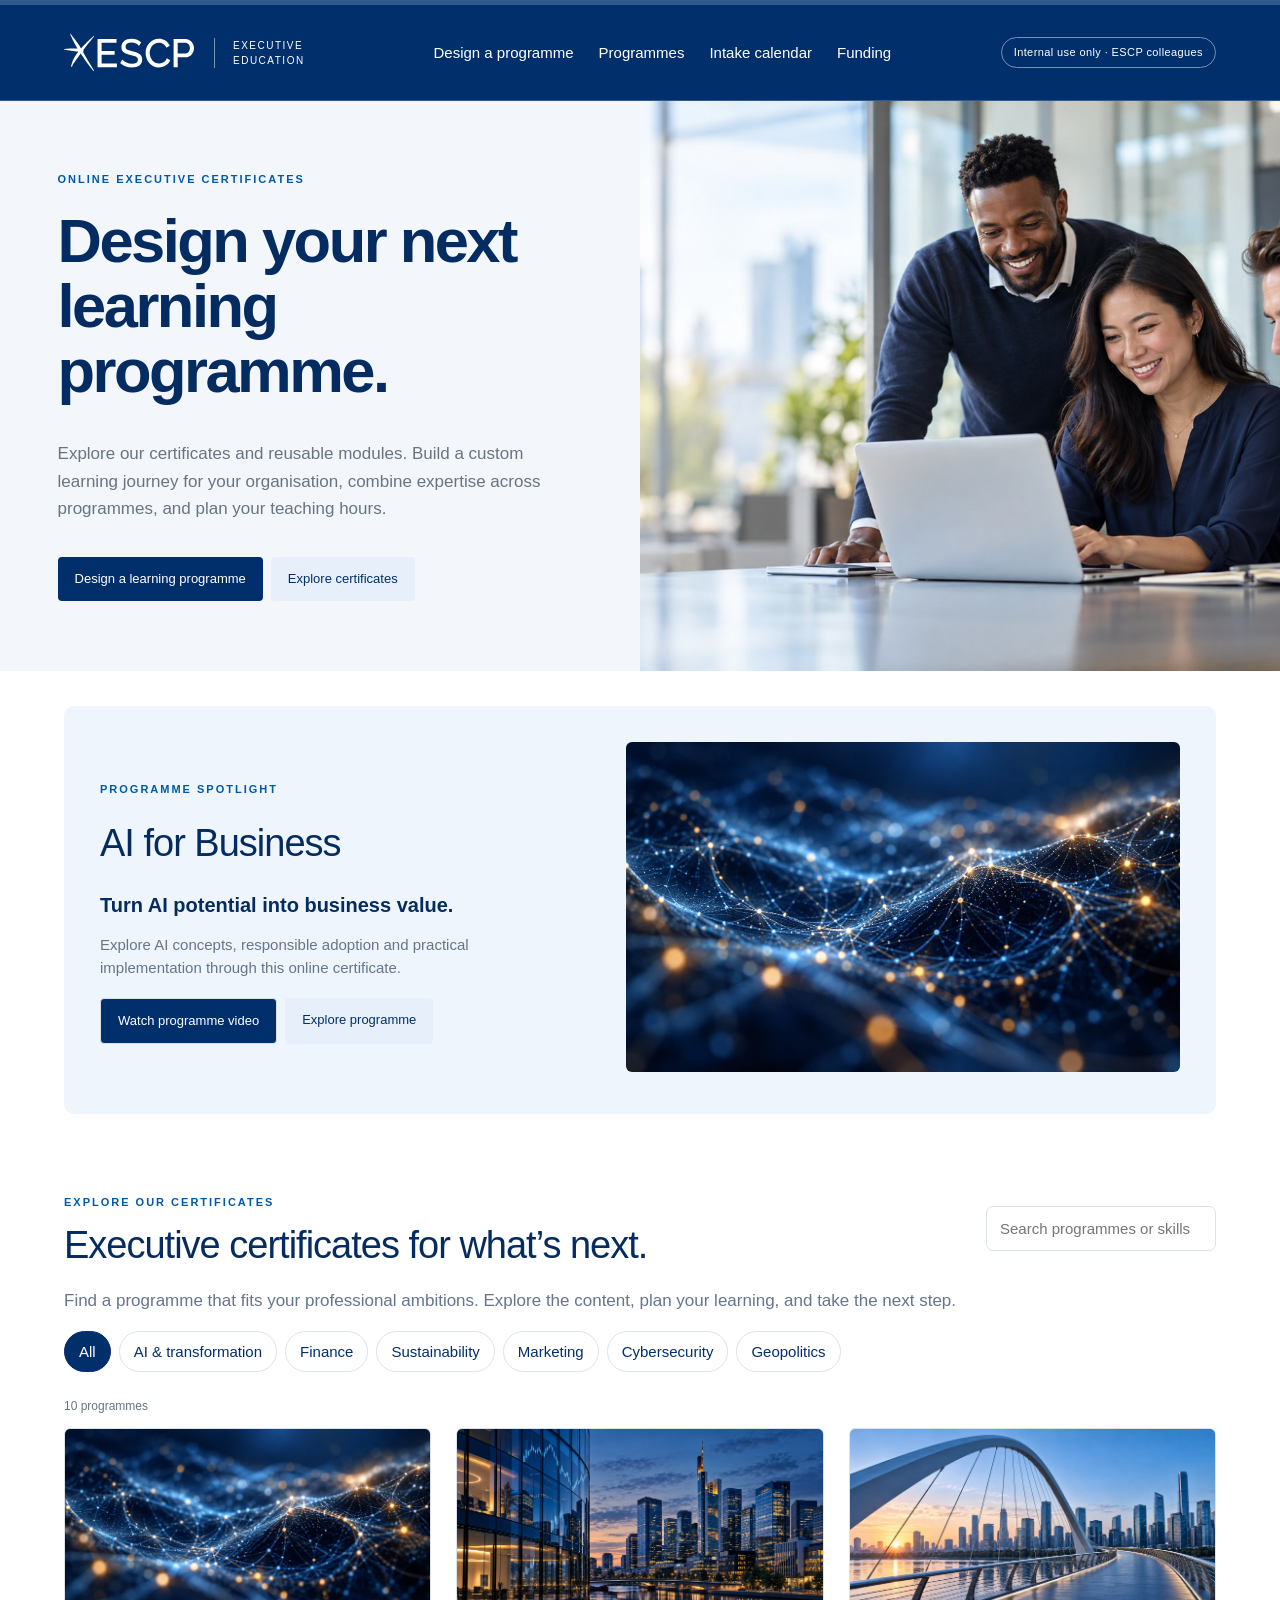
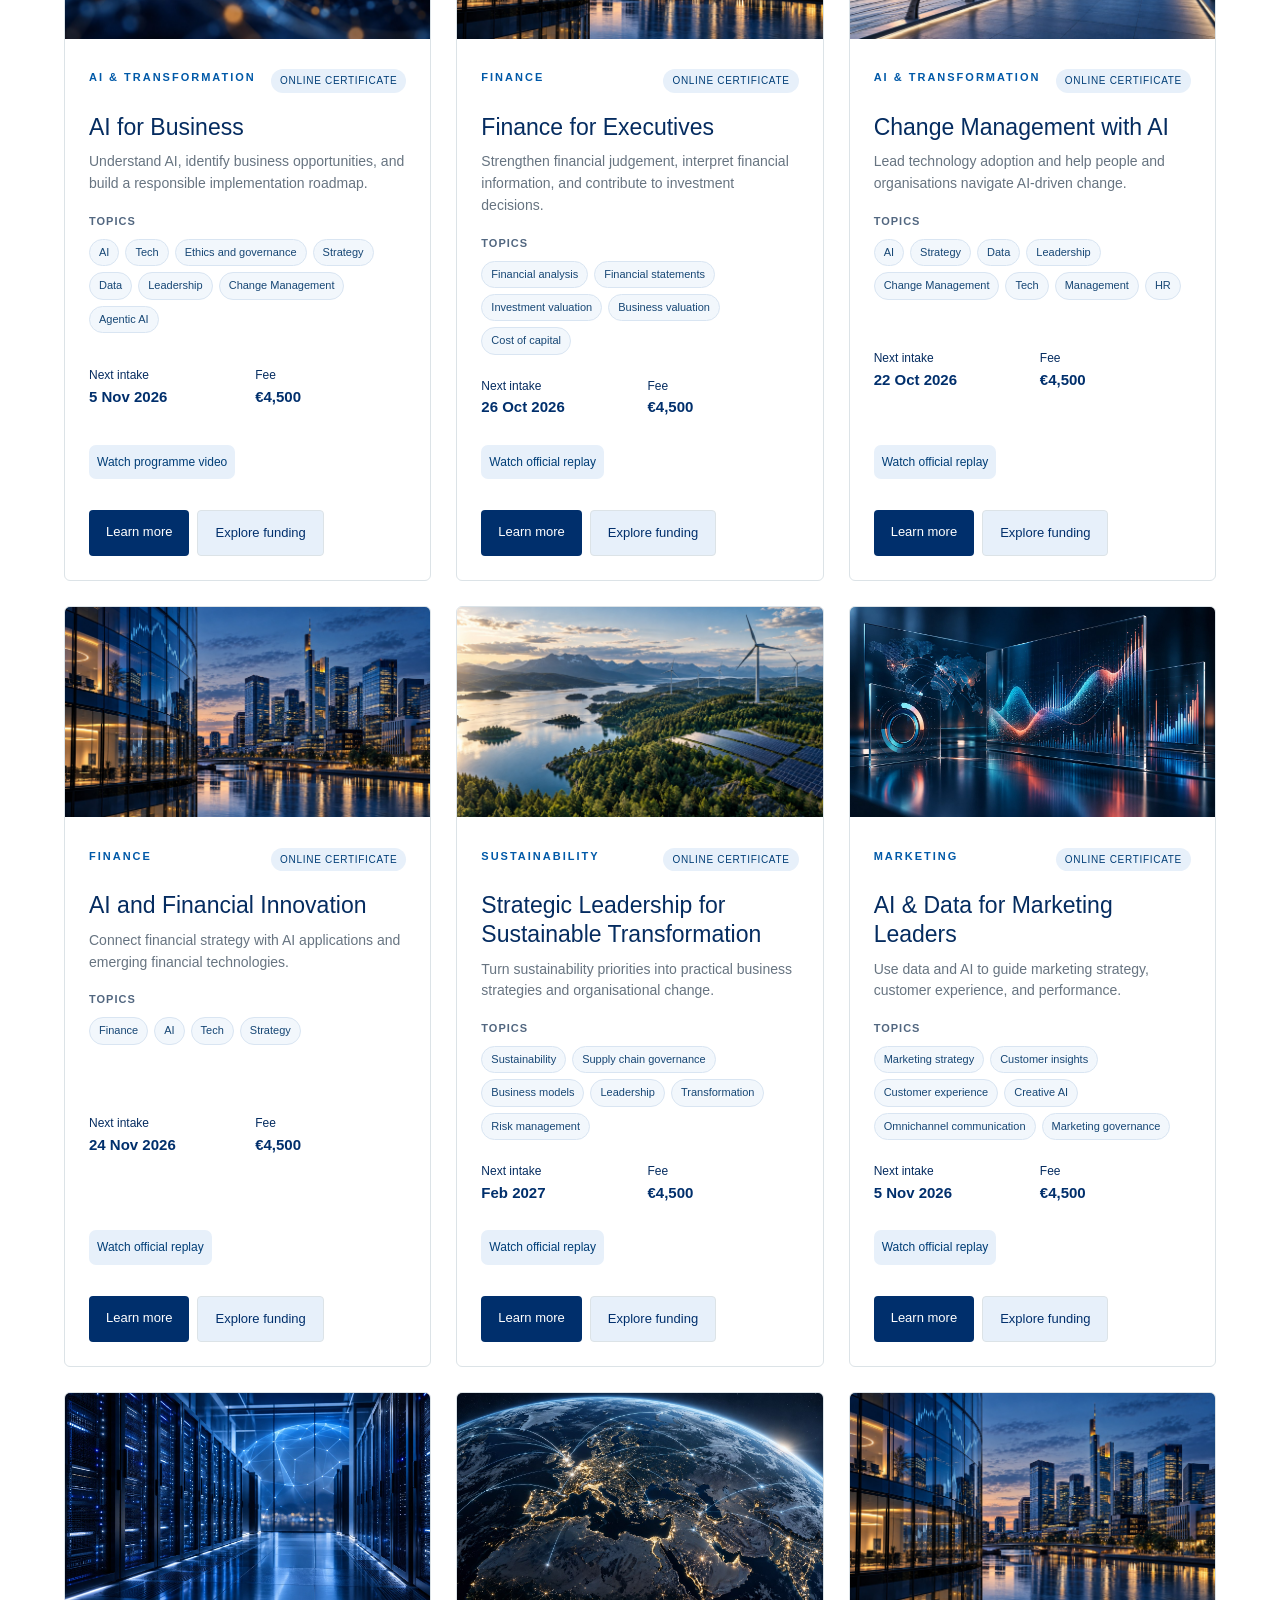
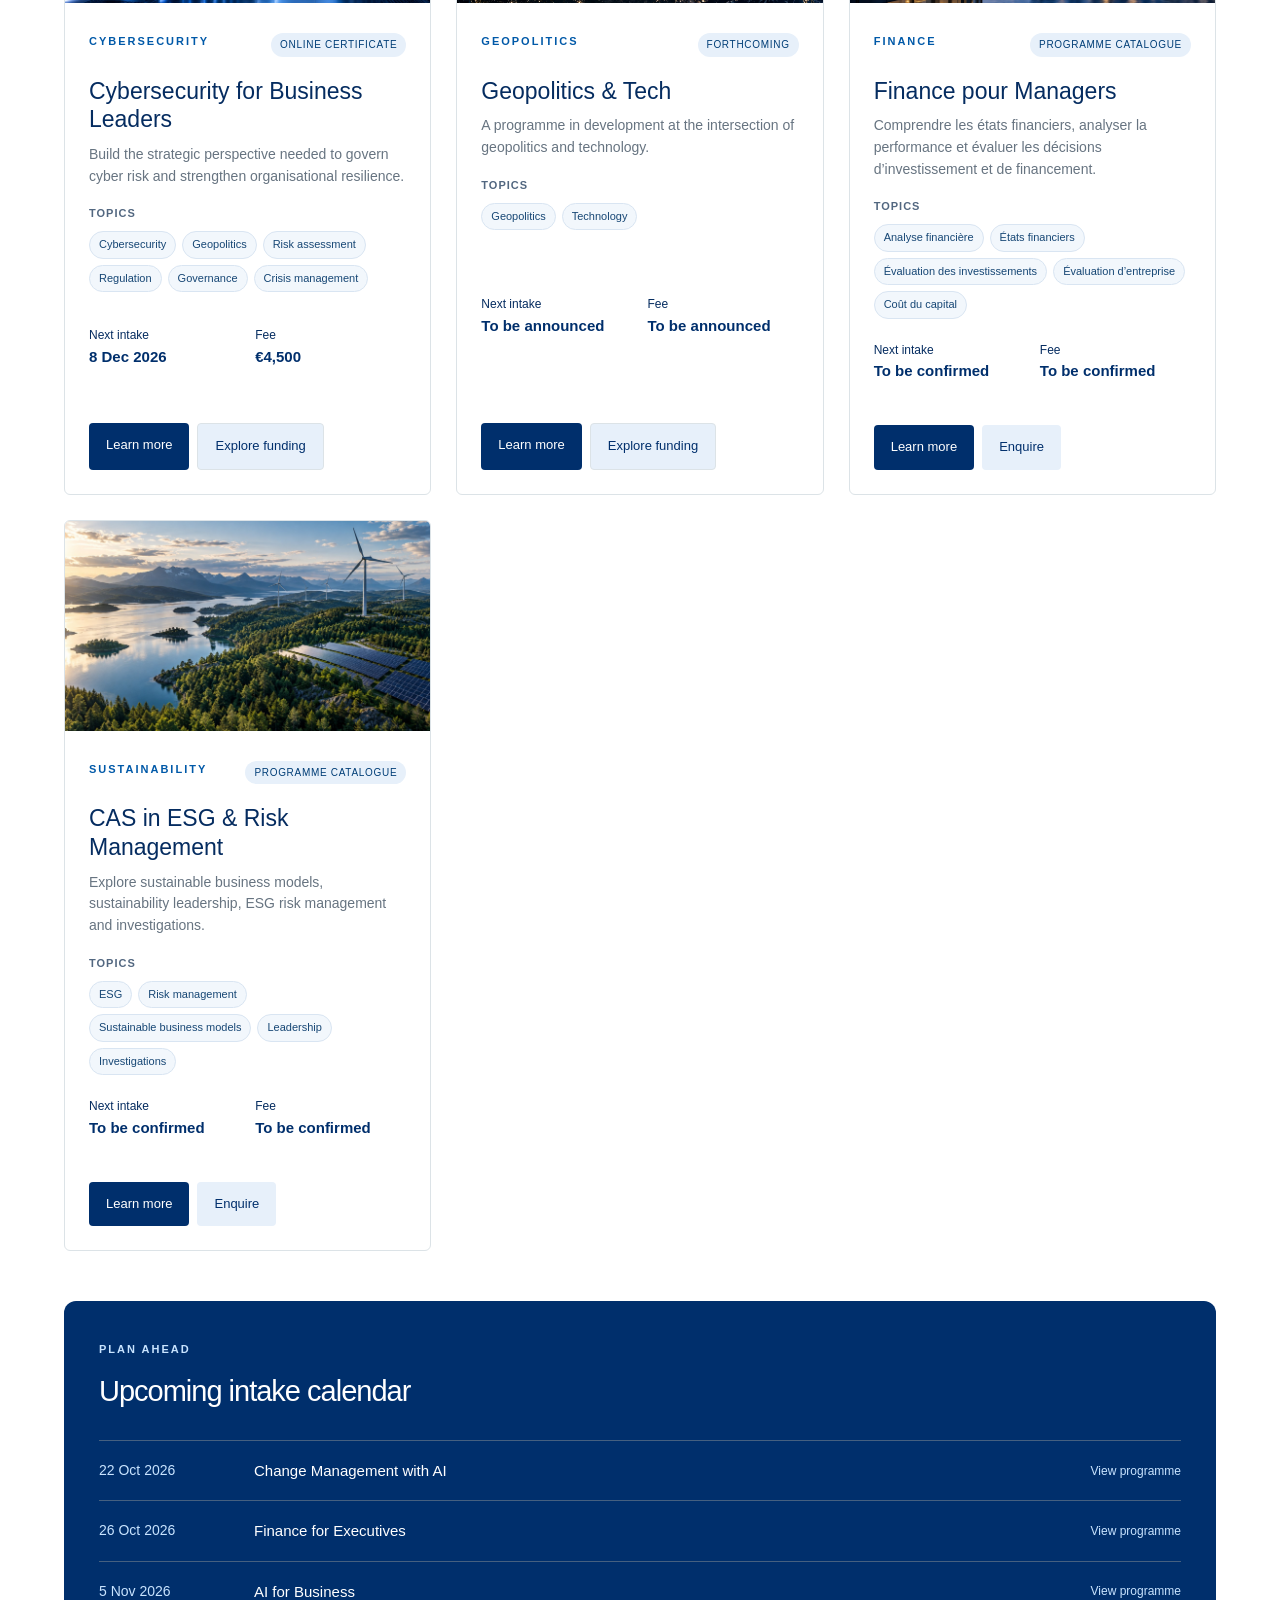
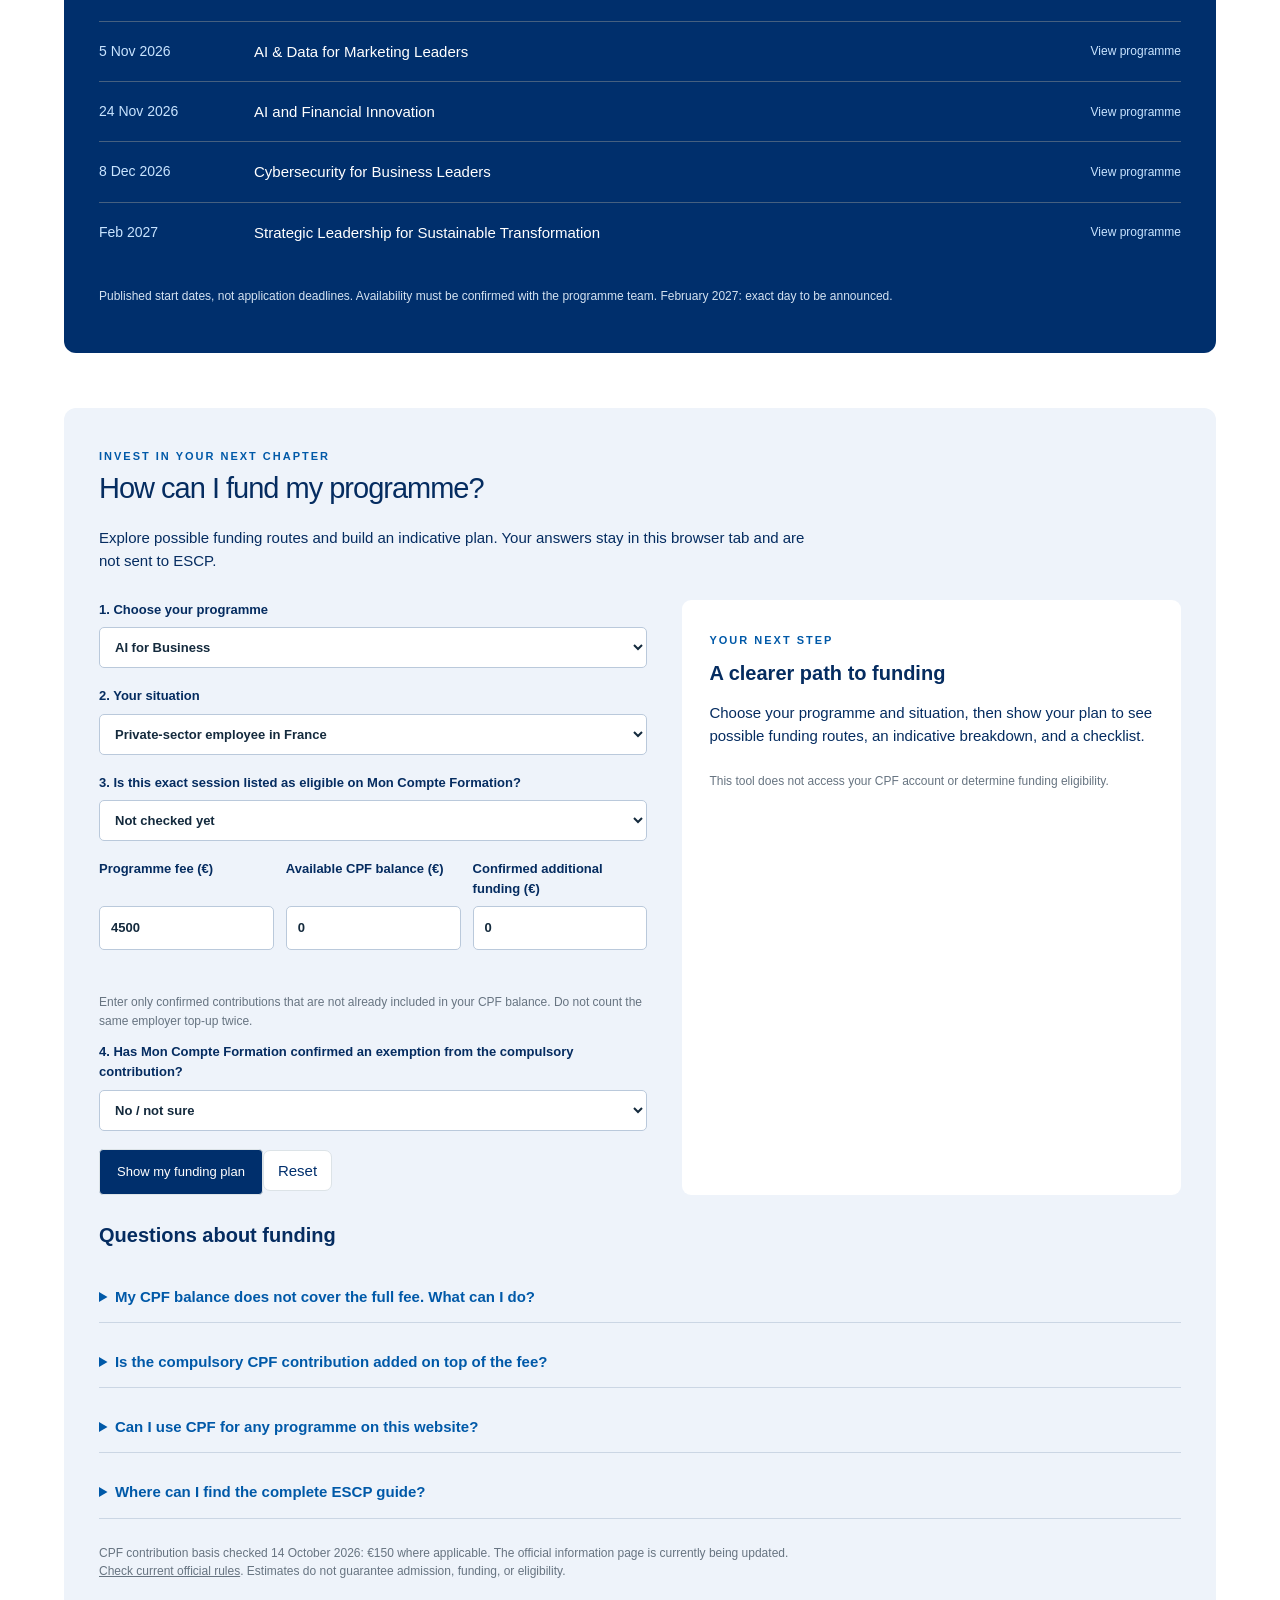
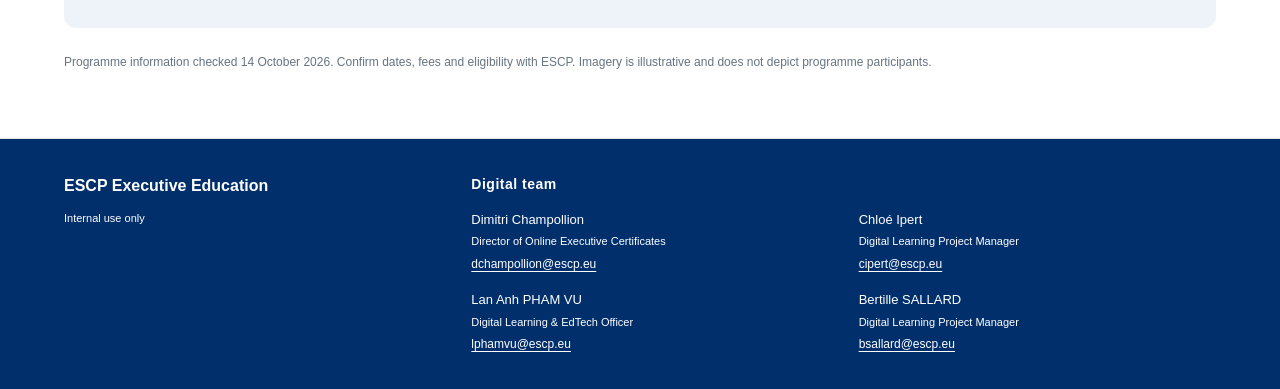
==== commit 5a416589: "Remove How to apply section and its navigation links" ====
--- a/index.html
+++ b/index.html
@@ -39,7 +39,7 @@
   <path class="cls-1" d="M780.55,192.4c-12.46,25.69-38.73,34.81-57.43,34.81-38.08,0-70.27-36.81-70.27-80.38,0-38.41,24.32-79.23,69.42-79.23,11.76,0,40.66,3.23,55.14,33.08l2.73,5.64,25.27-15.76-2.15-4.6c-14.04-29.98-43.9-47.87-79.86-47.87-63.72,0-101.79,54.7-101.79,107.59s40.33,111.04,100.37,111.04c31.53,0,70.98-17.49,85.36-50.92l2.09-4.88-26.34-13.75-2.54,5.22Z"/>
   <path class="cls-1" d="M866.21,68.36h57.43c19.55,0,35.45,18.24,35.45,40.66,0,19.99-11.82,41.24-33.74,41.24h-59.14v-81.89h0ZM924.49,39.14h-89.53v215.75h31.25v-75.42h60c39.61,0,64.13-36.57,64.13-70.46s-27.04-69.88-65.85-69.88Z"/>
   <path class="cls-1" d="M219.39,264.53c-25.55-40.41-51.27-85.07-75.49-127.48,1.39-.14,2.67-.8,3.68-1.93,1.44-1.61,1.82-3.72,1.64-5.89-.16-2.03-1.29-3.64-3.53-4.89,2.63-2.91,6.23-6.93,6.23-6.93,5.91-6.07,10.85-13.26,15.63-20.21,1.73-2.52,15.74-20.59,15.74-20.59l.11-.11c2.72-3.26,5.87-7.11,9.28-11.25,11.67-14.22,26.86-33.53,34.44-42.85,1.79-2.24,1.97-3.79,1.06-4.75-.73-.71-2.76-.69-4.48,1.17-9.63,9.75-21.68,19.23-32.15,29.09-5.27,4.96-22.19,22.68-25.47,25.65-5.98,5.43-10.39,11.31-15.62,16.75-6.99,7.29-14.53,14.11-20.56,21.03-3.28-5.39-10.43-17.68-13.57-22.22-2.81-4.06-9.13-13.94-11.01-16.32-4.82-6.09-17.49-23.14-18.75-24.82,0,0-4.7-6.73-6.92-9.34,0,0-23.98-30.27-29.04-36.45-1.26-1.63-2.34-2.73-3.69-1.92-1.24.94-1.04,2.22-.14,4.12.57,1.11,18.43,39.18,18.43,39.18,2.7,5.65,17.03,32.33,19.82,37.5,4.13,7.66,8.41,15.59,13.24,23.07,2.12,3.25,4.41,6.44,6.68,9.59-1.48.02-20.09-.43-23.58-.51-3.09-.07-8.47-.22-11.43-.3-6.49-.17-14.48.3-26.02.3l-18.95.56c-1.83,0-15.92,1.51-18.65,1.96-.9.15-2.09.48-2.76.58-1.66.27-3.22.89-3.53,2.38-.38,2.06,3.53,1.98,4.47,2.35,8.89,1.89,21.7,3.64,23.65,3.92q13.8,1.96,37.45,5.88c2.68.44,28.39,4.1,31.46,4.46,3.08.36,10.12-.05,13.08.34-14.07,17.35-27.47,38.29-38.11,58.02-8.57,15.89-12.63,33.27-16.54,49.03-.78,3.1-2.49,9.14,1.48,9.63,3.88.48,6.26-6.52,6.26-6.52,4.79-13.72,15.1-25.71,23.08-37.53.88-1.3,14.57-20.66,24.7-34.17,1.29-1.87,14.86-23.1,16.11-24.42,3.67,4.45,7.76,13.43,11.51,18.77,7.27,10.35,14.7,19.41,21.47,31.65,15.56,23.98,53.61,69.57,60.74,79.56.98,1.37,2.26,3.06,4.21,4.47,1.15.83,2.48,1.72,3.4,1.22,1.75-.96.61-2.53-.04-4.2-.38-.98-.84-1.93-1.36-2.85l-4.91-8.82c-.82-1.71-1.74-3.36-2.75-4.97Z"/>
-</svg><span>EXECUTIVE EDUCATION</span></a><nav><a href="design-programme.html">Design a programme</a><a href="index.html#portfolio">Programmes</a><a href="index.html#timeline">Intake calendar</a><a href="index.html#funding">Funding</a><a href="index.html#register">How to apply</a></nav><span class="internal-use">Internal use only · ESCP colleagues</span></header><main><section class="hero"><div class="herocopy"><span class="eyebrow">Online executive certificates</span><h1>Design your next<br>learning programme.</h1><p class="intro">Explore our certificates and reusable modules. Build a custom learning journey for your organisation, combine expertise across programmes, and plan your teaching hours.</p><div class="actions"><a class="cta" href="design-programme.html">Design a learning programme</a><a class="cta secondary" href="#portfolio">Explore certificates</a></div></div><img class="hero-image" src="assets/hero.jpg" alt="Illustrative image of professionals learning together"></section><section class="spotlight"><div><span class="eyebrow">Programme spotlight</span><h2>AI for Business</h2><h3>Turn AI potential into business value.</h3><p>Explore AI concepts, responsible adoption and practical implementation through this online certificate.</p><div class="actions"><button class="cta" onclick="playVideo(0)">Watch programme video</button><a class="cta secondary" href="artificial-intelligence-business-certificate.html">Explore programme</a></div></div><button class="video-cover" onclick="playVideo(0)" aria-label="Watch AI for Business programme video"><img src="assets/ai.jpg" alt="Abstract AI data network"></button></section><section id="portfolio"><div class="sectiontop"><div><span class="eyebrow">Explore our certificates</span><h2>Executive certificates for what’s next.</h2></div><input id="search" aria-label="Search programmes" placeholder="Search programmes or skills"></div><p class="programintro">Find a programme that fits your professional ambitions. Explore the content, plan your learning, and take the next step.</p><div class="tools" id="filters"></div><p id="count" class="note" aria-live="polite"></p><div class="grid" id="projects"></div></section><section class="roadmap" id="timeline"><span class="eyebrow">Plan ahead</span><h2>Upcoming intake calendar</h2><div class="calendar" id="calendar"></div><p class="note" style="color:#d3e2f1">Published start dates, not application deadlines. Availability must be confirmed with the programme team. February 2027: exact day to be announced.</p></section><section id="funding" class="funding"><span class="eyebrow">Invest in your next chapter</span><h2>How can I fund my programme?</h2><p>Explore possible funding routes and build an indicative plan. Your answers stay in this browser tab and are not sent to ESCP.</p><div class="fund-layout"><form id="fundform"><label>1. Choose your programme<select id="fundprogramme"></select></label><label>2. Your situation<select id="fundstatus"><option value="employee">Private-sector employee in France</option><option value="jobseeker">Registered jobseeker in France</option><option value="independent">Self-employed in France</option><option value="public">Public-sector employee</option><option value="other">Other / based outside France</option></select></label><label>3. Is this exact session listed as eligible on Mon Compte Formation?<select id="fundeligible"><option value="unknown">Not checked yet</option><option value="yes">Yes, I verified the exact session</option><option value="no">No</option></select></label><div class="fundnumbers"><label>Programme fee (€)<input id="fundfee" type="number" min="0" step="0.01" value="4500" required></label><label>Available CPF balance (€)<input id="fundcpf" type="number" min="0" step="0.01" value="0" required></label><label>Confirmed additional funding (€)<input id="fundextra" type="number" min="0" step="0.01" value="0" required></label></div><p class="note">Enter only confirmed contributions that are not already included in your CPF balance. Do not count the same employer top-up twice.</p><label>4. Has Mon Compte Formation confirmed an exemption from the compulsory contribution?<select id="fundexempt"><option value="no">No / not sure</option><option value="yes">Yes, confirmed</option></select></label><button class="cta" type="submit">Show my funding plan</button><button type="reset">Reset</button></form><div id="fundresult" class="fundresult" aria-live="polite"><span class="eyebrow">Your next step</span><h3>A clearer path to funding</h3><p>Choose your programme and situation, then show your plan to see possible funding routes, an indicative breakdown, and a checklist.</p><p class="note">This tool does not access your CPF account or determine funding eligibility.</p></div></div><h3>Questions about funding</h3><details><summary>My CPF balance does not cover the full fee. What can I do?</summary><p>Explore a confirmed employer contribution, other support appropriate to your situation, or personal payment. An additional contribution is not guaranteed and must be approved by the relevant funder.</p></details><details><summary>Is the compulsory CPF contribution added on top of the fee?</summary><p>No. Where applicable, the €150 contribution is included in the amount you pay, not added twice. If your existing shortfall is already above €150, it is not an additional €150 charge. The official platform confirms your final amount and any exemption.</p></details><details><summary>Can I use CPF for any programme on this website?</summary><p>Check the exact programme, certification, and session on Mon Compte Formation. A listing on this catalogue does not itself establish CPF eligibility. Public-sector CPF arrangements follow a different process.</p></details><details><summary>Where can I find the complete ESCP guide?</summary><p>The original guide describes a wider range of funding routes. It contains older information, including the former CPF contribution discussion. Confirm current rules and programme-specific support before relying on it.</p><a id="fundpdf" class="cta secondary" download="ESCP-funding-guide-original.pdf">Download original guide (French)</a></details><p class="note">CPF contribution basis checked 14 October 2026: €150 where applicable. The official information page is currently being updated. <a href="https://www.moncompteformation.gouv.fr/espace-public/une-participation-financiere-pourquoi-et-comment" target="_blank" rel="noopener"><u>Check current official rules</u></a>. Estimates do not guarantee admission, funding, or eligibility.</p></section><section id="register"><div class="sectiontop"><div><span class="eyebrow">Your next step</span><h2>How to apply</h2></div></div><div class="objectives"><div class="objective"><b>01 / Choose your certificate</b><p>Explore the subject, language, learning commitment, fees, and intake. Open the official programme page for the full curriculum and brochure request.</p></div><div class="objective"><b>02 / Start your application</b><p>Select “Apply online” to visit ESCP’s official application portal. You may need to create an account or sign in. Follow the programme’s instructions and provide the requested information.</p></div><div class="objective"><b>03 / Confirm your enrolment</b><p>ESCP reviews applications. Follow the admissions team’s guidance to confirm your place, funding arrangements, and access to the learning platform.</p></div></div><div class="actions"><a class="cta" href="mailto:dchampollion@escp.eu?subject=Online%20Executive%20Certificates%20enquiry">Speak to Programme Director Dimitri ↗</a><a class="cta secondary" href="https://escp.eu/executive-education/programmes/certificate-short-programmes" target="_blank" rel="noopener">Official ESCP catalogue ↗</a></div><p class="note">Programme Director: Dimitri Champollion · dchampollion@escp.eu. For programme-specific contacts, consult the official programme page.</p></section><p class="note">Programme information checked 14 October 2026. Confirm dates, fees and eligibility with ESCP. Imagery is illustrative and does not depict programme participants.</p></main><footer class="digital-team-footer"><div class="footer-heading"><strong>ESCP Executive Education</strong><span>Internal use only</span></div><div class="footer-team"><h2>Digital team</h2><ul><li><span>Dimitri Champollion</span><small class="team-role">Director of Online Executive Certificates</small><a href="mailto:dchampollion@escp.eu">dchampollion@escp.eu</a></li><li><span>Chloé Ipert</span><small class="team-role">Digital Learning Project Manager</small><a href="mailto:cipert@escp.eu">cipert@escp.eu</a></li><li><span>Lan Anh PHAM VU</span><small class="team-role">Digital Learning &amp; EdTech Officer</small><a href="mailto:lphamvu@escp.eu">lphamvu@escp.eu</a></li><li><span>Bertille SALLARD</span><small class="team-role">Digital Learning Project Manager</small><a href="mailto:bsallard@escp.eu">bsallard@escp.eu</a></li></ul></div></footer><dialog id="modal"><button class="close" id="close">Close</button><div id="modalbody"></div></dialog><script>const data=[["AI for Business", "AI & transformation", "5 Nov 2026", "2026-11-05", "72 hours", "English", "Understand AI, identify business opportunities, and build a responsible implementation roadmap.", "artificial-intelligence-business-certificate", "6824a8dc40f1b31d6e028f21", "Executives, managers and professionals exploring AI-led transformation.", "AI value creation; core technologies; governance and ethics; AI project roadmaps; generative and agentic AI; monitoring change."], ["Finance for Executives", "Finance", "26 Oct 2026", "2026-10-26", "70 hours", "English / French", "Strengthen financial judgement, interpret financial information, and contribute to investment decisions.", "finance-executives", "687ed5206ab72813c16347e3", "Professionals seeking greater confidence in corporate finance.", "Financial performance, financial statements, investment decisions, financing and value creation."], ["Change Management with AI", "AI & transformation", "22 Oct 2026", "2026-10-22", "60 hours", "English", "Lead technology adoption and help people and organisations navigate AI-driven change.", "change-management-with-ai", "687ed62d6ab72813c1634b5a", "Functional managers, business unit leaders and transformation consultants.", "Initiating change; emerging technologies; uncertainty; AI roadmaps; overcoming resistance."], ["AI and Financial Innovation", "Finance", "24 Nov 2026", "2026-11-24", "60 hours", "English", "Connect financial strategy with AI applications and emerging financial technologies.", "financial-innovation-ai", "688c449c6ab728b9772b037b", "Banking, asset management, fintech and corporate finance professionals.", "Financial business models, AI decision-making, fintech, decentralised finance and practical AI projects."], ["Strategic Leadership for Sustainable Transformation", "Sustainability", "Feb 2027", "2027-02-01", "60 hours", "English", "Turn sustainability priorities into practical business strategies and organisational change.", "strategic-leadership-sustainable-transformation", "68a433ab5d69356dd75efb94", "Strategy, innovation and sustainability leaders, managers and consultants.", "Supply chain governance; sustainable business models; leadership; transformation management; risk."], ["AI & Data for Marketing Leaders", "Marketing", "5 Nov 2026", "2026-11-05", "See programme page", "English", "Use data and AI to guide marketing strategy, customer experience, and performance.", "certificate-ai-data-marketing-leaders", "691c9e423b5d002723d7b963", "Marketing, product, communication, digital and CRM professionals.", "Marketing strategy, customer intelligence, AI-enhanced journeys, omnichannel communication, performance and governance."], ["Cybersecurity for Business Leaders", "Cybersecurity", "8 Dec 2026", "2026-12-08", "60 hours", "English", "Build the strategic perspective needed to govern cyber risk and strengthen organisational resilience.", "cybersecurity-for-business-leaders", "", "Executives and senior decision-makers responsible for digital resilience.", "Geopolitics; threat analysis; regulation; risk protection and governance; cyber crisis decisions."], ["Geopolitics & Tech", "Geopolitics", "To be announced", "", "To be announced", "To be announced", "A programme in development at the intersection of geopolitics and technology.", "", "", "Audience details to be announced.", "Programme content, dates, fees and registration details will be published once confirmed."]];const programmes=[{"weeks":"18 weeks","workload":"120 hours","prereq":"Open to motivated professionals. Strong commitment and intellectual engagement are expected.","objectives":["Identify opportunities to create value with AI.","Plan an AI implementation roadmap.","Evaluate governance, ethics and responsible adoption."],"modules":["Value creation with data and AI","Core AI concepts and technologies","Governance and ethics","AI project roadmaps","From generative to agentic AI","Monitoring change"],"faculty":["Louis-David Benyayer","Javier Amaya Silva, Daniel Pesch and David Lehmann","Erwan Lamy and Marie L’Hermite","Alessandro Lanteri","Matthieu Biava"],"assessment":"Module quizzes and assignments, plus an individual capstone applying AI to an organisational project.","title":"AI for Business","topic":"AI & transformation","date":"5 Nov 2026","sort":"2026-11-05","hours":"72 hours","language":"English","description":"Understand AI, identify business opportunities, and build a responsible implementation roadmap.","official":"https://escp.eu/programmes/open-programmes/artificial-intelligence-business-certificate","apply":"https://openenrollment.escp.eu/templates/6824a8dc40f1b31d6e028f21/start","audience":"Executives, managers and professionals exploring AI-led transformation.","slug":"artificial-intelligence-business-certificate","image":"ai","topics":["AI","Tech","Ethics and governance","Strategy","Data","Leadership","Change Management","Agentic AI"]},{"weeks":"Confirm with programme team","workload":"Confirm with programme team","prereq":"Open to non-financial professionals. No prior financial expertise is required.","objectives":["Interpret financial statements and performance indicators.","Evaluate investments and business value.","Use financial reasoning in strategic decisions."],"modules":["Course overview and financial approach","Demystifying financial logic","Financial analysis: statements and accounting","Financial analysis: performance indicators","Investment project valuation","Financial asset valuation","Cost of capital"],"faculty":[],"assessment":"Confirm the current assessment and certificate requirements with the programme team.","title":"Finance for Executives","topic":"Finance","date":"26 Oct 2026","sort":"2026-10-26","hours":"70 hours","language":"English / French","description":"Strengthen financial judgement, interpret financial information, and contribute to investment decisions.","official":"https://escp.eu/programmes/open-programmes/finance-executives","apply":"https://openenrollment.escp.eu/templates/687ed5206ab72813c16347e3/start","audience":"Professionals seeking greater confidence in corporate finance.","slug":"finance-executives","image":"finance","topics":["Financial analysis","Financial statements","Investment valuation","Business valuation","Cost of capital"]},{"weeks":"15 weeks","workload":"120 hours","prereq":"Open to motivated professionals. No technical background is required.","objectives":["Plan technology-driven transformation.","Evaluate organisational and ethical implications.","Address resistance and support adoption."],"modules":["Initiating and monitoring change","Emerging technologies","Navigating uncertainty","Designing an AI roadmap","Overcoming resistance to change"],"faculty":[],"assessment":"Module quizzes and assignments, plus an individual capstone on technological change.","title":"Change Management with AI","topic":"AI & transformation","date":"22 Oct 2026","sort":"2026-10-22","hours":"60 hours","language":"English","description":"Lead technology adoption and help people and organisations navigate AI-driven change.","official":"https://escp.eu/programmes/open-programmes/change-management-with-ai","apply":"https://openenrollment.escp.eu/templates/687ed62d6ab72813c1634b5a/start","audience":"Functional managers, business unit leaders and transformation consultants.","slug":"change-management-with-ai","image":"bridge","topics":["AI","Strategy","Data","Leadership","Change Management","Tech","Management","HR"]},{"weeks":"15 weeks","workload":"120 hours","prereq":"Confirm entry requirements and the expected technical preparation with the programme team.","objectives":["Evaluate financial business model innovation.","Assess AI and fintech applications.","Plan implementation and consider digital-asset risks."],"modules":["Elective: fintech and financial services OR decentralised finance and digital assets","Business model innovation in finance","AI applications in finance","Leading AI implementation in finance","Generative AI and machine learning in finance"],"faculty":["Santiago Barraza (Academic Director)"],"assessment":"Quizzes and assignments, plus a group capstone project.","title":"AI and Financial Innovation","topic":"Finance","date":"24 Nov 2026","sort":"2026-11-24","hours":"60 hours","language":"English","description":"Connect financial strategy with AI applications and emerging financial technologies.","official":"https://escp.eu/programmes/open-programmes/financial-innovation-ai","apply":"https://openenrollment.escp.eu/templates/688c449c6ab728b9772b037b/start","audience":"Banking, asset management, fintech and corporate finance professionals.","slug":"financial-innovation-ai","image":"finance","topics":["Finance","AI","Tech","Strategy"]},{"weeks":"17 weeks","workload":"120 hours","prereq":"Open to motivated professionals. Strong commitment and intellectual engagement are expected.","objectives":["Identify sustainable business opportunities.","Lead organisational transformation.","Assess sustainability-related risks."],"modules":["Sustainability and supply chain governance","Designing sustainable business models","Leadership for sustainability transformation","Sustainable transformation management","Risk management"],"faculty":["Christian Durach","Florian Lüdeke-Freund","Carolin Waldner","Max Weiß","Ulrich Hagel and Michael Wiedmann"],"assessment":"Module quizzes and/or assignments, plus an individual capstone.","title":"Strategic Leadership for Sustainable Transformation","topic":"Sustainability","date":"Feb 2027","sort":"2027-02-01","hours":"60 hours","language":"English","description":"Turn sustainability priorities into practical business strategies and organisational change.","official":"https://escp.eu/programmes/open-programmes/strategic-leadership-sustainable-transformation","apply":"https://openenrollment.escp.eu/templates/68a433ab5d69356dd75efb94/start","audience":"Strategy, innovation and sustainability leaders, managers and consultants.","slug":"strategic-leadership-sustainable-transformation","image":"sustainability","topics":["Sustainability","Supply chain governance","Business models","Leadership","Transformation","Risk management"]},{"weeks":"Confirm with programme team","workload":"Confirm with programme team","prereq":"Confirm current admission requirements with the programme team.","objectives":["Build data-informed marketing strategies.","Use AI for customer insight and experience.","Develop responsible marketing technology governance."],"modules":["Marketing strategy and value creation in the AI era","Decision intelligence and customer insights","AI-enabled customer experience design","AI-enabled creative practices and omnichannel communication","Marketing technology, governance and operating models"],"faculty":["Isabella Maggioni","Hsin-Hsuan Meg Lee","Vitor Lima","Lorena Blasco-Arcas","Guillaume Thfoin"],"assessment":"Module quizzes and/or assignments, plus an individual capstone.","title":"AI & Data for Marketing Leaders","topic":"Marketing","date":"5 Nov 2026","sort":"2026-11-05","hours":"See programme page","language":"English","description":"Use data and AI to guide marketing strategy, customer experience, and performance.","official":"https://escp.eu/programmes/open-programmes/certificate-ai-data-marketing-leaders","apply":"https://openenrollment.escp.eu/templates/691c9e423b5d002723d7b963/start","audience":"Marketing, product, communication, digital and CRM professionals.","slug":"certificate-ai-data-marketing-leaders","image":"marketing","topics":["Marketing strategy","Customer insights","Customer experience","Creative AI","Omnichannel communication","Marketing governance"]},{"weeks":"17 weeks","workload":"120 hours","prereq":"No technical background is required. Designed around executive oversight and governance.","objectives":["Assess strategic cyber risks.","Strengthen governance and organisational resilience.","Practise executive cyber-crisis decisions."],"modules":["Geopolitics and cybersecurity","Threat analysis and risk assessment","Regulatory environment","Risk protection strategy and governance","Cyber-crisis decision exercise"],"faculty":["Bastian Dufilhol (Academic Director)"],"assessment":"Quizzes, assignments, and an individual confidential capstone on an organisational challenge.","title":"Cybersecurity for Business Leaders","topic":"Cybersecurity","date":"8 Dec 2026","sort":"2026-12-08","hours":"60 hours","language":"English","description":"Build the strategic perspective needed to govern cyber risk and strengthen organisational resilience.","official":"https://escp.eu/programmes/open-programmes/cybersecurity-for-business-leaders","apply":"https://escp.eu/programmes/open-programmes/cybersecurity-for-business-leaders","audience":"Executives and senior decision-makers responsible for digital resilience.","slug":"cybersecurity-for-business-leaders","image":"cyber","topics":["Cybersecurity","Geopolitics","Risk assessment","Regulation","Governance","Crisis management"]},{"weeks":"To be announced","workload":"To be announced","prereq":"To be announced.","objectives":[],"modules":[],"faculty":[],"assessment":"Programme structure and assessment are to be announced.","title":"Geopolitics & Tech","topic":"Geopolitics","date":"To be announced","sort":"","hours":"To be announced","language":"To be announced","description":"A programme in development at the intersection of geopolitics and technology.","official":"","apply":"","audience":"Audience details to be announced.","slug":"geopolitics-tech","image":"geopolitics","topics":["Geopolitics","Technology"]},{"title":"Finance pour Managers","slug":"finance-pour-managers","topic":"Finance","language":"Français","image":"finance","description":"Comprendre les états financiers, analyser la performance et évaluer les décisions d’investissement et de financement.","topics":["Analyse financière","États financiers","Évaluation des investissements","Évaluation d’entreprise","Coût du capital"],"codes":["CORFI-01","CORFI-02","CORFI-03","CORFI-04","CORFI-05"],"date":"To be confirmed","sort":"","hours":"To be confirmed","weeks":"To be confirmed","workload":"To be confirmed","prereq":"Confirm with the programme team.","objectives":[],"modules":["Analyse financière, partie I : Comment construire des états financiers ?","Analyse financière partie II : Comment traduire vos performances en chiffres","Évaluation financière, partie I : Comment évaluer une opportunité d'investissement ?","Évaluation financière, partie II : comment évaluer votre entreprise","Coût du capital : Comment évaluer le rendement exigé par les fournisseurs de capitaux"],"faculty":["Fahmi Ben Abdelkader"],"assessment":"Confirm assessment and certificate requirements with the programme team.","official":"","apply":"","audience":"Discuss programme fit with the programme team.","listingStatus":"Programme catalogue"},{"title":"CAS in ESG & Risk Management","slug":"cas-esg-risk-management","topic":"Sustainability","language":"To be confirmed","image":"sustainability","description":"Explore sustainable business models, sustainability leadership, ESG risk management and investigations.","topics":["ESG","Risk management","Sustainable business models","Leadership","Investigations"],"codes":["SUSTR-02","SUSTR-04","SUSTR-05","ASESG-02","ASESG-03"],"date":"To be confirmed","sort":"","hours":"To be confirmed","weeks":"To be confirmed","workload":"To be confirmed","prereq":"Confirm with the programme team.","objectives":[],"modules":["Designing Sustainable Business Models","Leadership for Sustainability Transformation","Risk Management","Risk Management - part II","Investigations"],"faculty":["Florian Lüdeke-Freund","Carolin Waldner","Michael Wiedmann","Ulrich Hagel"],"assessment":"Confirm assessment and certificate requirements with the programme team.","official":"","apply":"","audience":"Discuss programme fit with the programme team.","listingStatus":"Programme catalogue"}];const media={"0": {"url": "https://player.vimeo.com/video/1094338998?h=e0b5389a53", "label": "Watch programme video", "type": "video"}, "1": {"url": "https://webikeo.fr/landing/risque-et-rentabilite-les-dessous-d-un-couple-mythique/14084?campaign=replay-eventPg", "label": "Watch official masterclass replay", "type": "replay"}, "2": {"url": "https://webikeo.fr/landing/transformation-ia-et-consulting-integrer-l-ia-dans-le-metier-du-consultant/14082?campaign=replay-eventPg", "label": "Watch official masterclass replay", "type": "replay"}, "3": {"url": "https://escp-eu.zoom.us/rec/share/S6P5GscLFwroqo63vJDANc3exgMSUQARnRcdG3LL-8O4dvgtA1yN7rGz7vM_KsVX.BYK65XeLE7otZrnm", "label": "Watch official masterclass replay", "type": "replay"}, "4": {"url": "https://webikeo.fr/landing/ia-et-entreprise-potentiel-reel-risques-reels-comment-decider-avec-lucidite/14368?campaign=Replay", "label": "Watch official masterclass replay", "type": "replay"}, "5": {"url": "https://webikeo.fr/landing/vos-prochains-clients-seront-des-agents-ia-le-marketing-change-ses-regles-etes-vous-pret/14593?campaign=Replay", "label": "Watch official masterclass replay", "type": "replay"}};function actions(d){return d.apply?`<a class="cta" href="${d.apply}" target="_blank" rel="noopener">Apply online</a><a class="cta secondary" href="${d.official}" target="_blank" rel="noopener">Official programme & brochure</a>`:'<p>Registration details to be announced.</p>'}function playVideo(i){const m=media[i],d=programmes[i];if(!m)return;document.getElementById('modalbody').innerHTML=`<span class="eyebrow">${m.type==='video'?'Programme video':'Official masterclass replay'}</span><h2>${d.title}</h2>`+(m.type==='video'?`<div class="video-frame"><iframe src="${m.url}" title="${d.title} programme video" allow="fullscreen; picture-in-picture" allowfullscreen referrerpolicy="strict-origin-when-cross-origin"></iframe></div>`:`<p>The replay linked from the official ESCP programme page opens on its provider’s website. Registration may be required.</p><a class="cta" href="${m.url}" target="_blank" rel="noopener">Open official replay</a>`);document.getElementById('modal').showModal()}document.getElementById('close').onclick=()=>document.getElementById('modal').close();document.getElementById('modal').addEventListener('close',()=>{document.getElementById('modalbody').innerHTML=''});let filter='All';const cats=['All',...new Set(programmes.map(d=>d.topic))];const filters=document.getElementById('filters');function render(){filters.innerHTML=cats.map(c=>`<button class="${c===filter?'active':''}" aria-pressed="${c===filter}">${c}</button>`).join('');const q=document.getElementById('search').value.toLowerCase();const rows=programmes.filter(d=>(filter==='All'||d.topic===filter)&&[d.title,d.topic,d.description,d.audience,...d.topics].join(' ').toLowerCase().includes(q));document.getElementById('count').textContent=rows.length+' programmes';document.getElementById('projects').innerHTML=rows.map(d=>{let i=programmes.indexOf(d);return `<article class="card"><a href="${d.slug}.html" tabindex="-1" aria-hidden="true"><img class="cardimage" src="assets/${d.image}.jpg" alt="" loading="lazy"></a><div class="cardbody"><div class="cardtop"><span class="eyebrow">${d.topic}</span><span class="tag">${d.listingStatus||(d.official?'Online certificate':'Forthcoming')}</span></div><h3><a href="${d.slug}.html">${d.title}</a></h3><p>${d.description}</p><div class="course-topics" aria-label="Programme topics"><span class="topics-label">Topics</span><ul>${d.topics.map(t=>`<li>${t}</li>`).join('')}</ul></div><div class="facts"><span>Next intake<strong>${d.date}</strong></span><span>Fee<strong>${d.listingStatus?'To be confirmed':(d.official?'€4,500':'To be announced')}</strong></span></div><div class="meta">${media[i]?`<button class="video-button" onclick="playVideo(${i})">${media[i].type==='video'?'Watch programme video':'Watch official replay'}</button>`:''}<div class="actions"><a class="cta" href="${d.slug}.html">Learn more</a>${d.listingStatus?`<a class="cta secondary" href="mailto:dchampollion@escp.eu?subject=${encodeURIComponent(d.title)}">Enquire</a>`:`<button class="cta secondary" onclick="openFunding(${i})">Explore funding</button>`}</div></div></div></article>`}).join('')||'<p class="empty">No matching programmes. Try another search.</p>';filters.querySelectorAll('button').forEach(b=>b.onclick=()=>{filter=b.textContent;render()})}document.getElementById('search').addEventListener('input',render);document.getElementById('calendar').innerHTML=programmes.filter(d=>d.sort).sort((a,b)=>a.sort.localeCompare(b.sort)).map(d=>`<div class="event"><time>${d.date}</time><span>${d.title}</span><a href="${d.slug}.html">View programme</a></div>`).join('');render();const fp=document.getElementById('fundprogramme');fp.innerHTML=data.map((d,i)=>`<option value="${i}">${d[0]}</option>`).join('');function openFunding(i){fp.value=i;syncFunding();document.getElementById('funding').scrollIntoView({behavior:'smooth'});fp.focus({preventScroll:true})}function syncFunding(){const d=data[+fp.value];document.getElementById('fundfee').value=d[7]?'4500':'';document.getElementById('fundeligible').value='unknown';document.getElementById('fundresult').innerHTML='<h3>Check your programme details</h3><p>Confirm the exact session and funding eligibility before estimating your costs.</p>'}fp.onchange=syncFunding;
+</svg><span>EXECUTIVE EDUCATION</span></a><nav><a href="design-programme.html">Design a programme</a><a href="index.html#portfolio">Programmes</a><a href="index.html#timeline">Intake calendar</a><a href="index.html#funding">Funding</a></nav><span class="internal-use">Internal use only · ESCP colleagues</span></header><main><section class="hero"><div class="herocopy"><span class="eyebrow">Online executive certificates</span><h1>Design your next<br>learning programme.</h1><p class="intro">Explore our certificates and reusable modules. Build a custom learning journey for your organisation, combine expertise across programmes, and plan your teaching hours.</p><div class="actions"><a class="cta" href="design-programme.html">Design a learning programme</a><a class="cta secondary" href="#portfolio">Explore certificates</a></div></div><img class="hero-image" src="assets/hero.jpg" alt="Illustrative image of professionals learning together"></section><section class="spotlight"><div><span class="eyebrow">Programme spotlight</span><h2>AI for Business</h2><h3>Turn AI potential into business value.</h3><p>Explore AI concepts, responsible adoption and practical implementation through this online certificate.</p><div class="actions"><button class="cta" onclick="playVideo(0)">Watch programme video</button><a class="cta secondary" href="artificial-intelligence-business-certificate.html">Explore programme</a></div></div><button class="video-cover" onclick="playVideo(0)" aria-label="Watch AI for Business programme video"><img src="assets/ai.jpg" alt="Abstract AI data network"></button></section><section id="portfolio"><div class="sectiontop"><div><span class="eyebrow">Explore our certificates</span><h2>Executive certificates for what’s next.</h2></div><input id="search" aria-label="Search programmes" placeholder="Search programmes or skills"></div><p class="programintro">Find a programme that fits your professional ambitions. Explore the content, plan your learning, and take the next step.</p><div class="tools" id="filters"></div><p id="count" class="note" aria-live="polite"></p><div class="grid" id="projects"></div></section><section class="roadmap" id="timeline"><span class="eyebrow">Plan ahead</span><h2>Upcoming intake calendar</h2><div class="calendar" id="calendar"></div><p class="note" style="color:#d3e2f1">Published start dates, not application deadlines. Availability must be confirmed with the programme team. February 2027: exact day to be announced.</p></section><section id="funding" class="funding"><span class="eyebrow">Invest in your next chapter</span><h2>How can I fund my programme?</h2><p>Explore possible funding routes and build an indicative plan. Your answers stay in this browser tab and are not sent to ESCP.</p><div class="fund-layout"><form id="fundform"><label>1. Choose your programme<select id="fundprogramme"></select></label><label>2. Your situation<select id="fundstatus"><option value="employee">Private-sector employee in France</option><option value="jobseeker">Registered jobseeker in France</option><option value="independent">Self-employed in France</option><option value="public">Public-sector employee</option><option value="other">Other / based outside France</option></select></label><label>3. Is this exact session listed as eligible on Mon Compte Formation?<select id="fundeligible"><option value="unknown">Not checked yet</option><option value="yes">Yes, I verified the exact session</option><option value="no">No</option></select></label><div class="fundnumbers"><label>Programme fee (€)<input id="fundfee" type="number" min="0" step="0.01" value="4500" required></label><label>Available CPF balance (€)<input id="fundcpf" type="number" min="0" step="0.01" value="0" required></label><label>Confirmed additional funding (€)<input id="fundextra" type="number" min="0" step="0.01" value="0" required></label></div><p class="note">Enter only confirmed contributions that are not already included in your CPF balance. Do not count the same employer top-up twice.</p><label>4. Has Mon Compte Formation confirmed an exemption from the compulsory contribution?<select id="fundexempt"><option value="no">No / not sure</option><option value="yes">Yes, confirmed</option></select></label><button class="cta" type="submit">Show my funding plan</button><button type="reset">Reset</button></form><div id="fundresult" class="fundresult" aria-live="polite"><span class="eyebrow">Your next step</span><h3>A clearer path to funding</h3><p>Choose your programme and situation, then show your plan to see possible funding routes, an indicative breakdown, and a checklist.</p><p class="note">This tool does not access your CPF account or determine funding eligibility.</p></div></div><h3>Questions about funding</h3><details><summary>My CPF balance does not cover the full fee. What can I do?</summary><p>Explore a confirmed employer contribution, other support appropriate to your situation, or personal payment. An additional contribution is not guaranteed and must be approved by the relevant funder.</p></details><details><summary>Is the compulsory CPF contribution added on top of the fee?</summary><p>No. Where applicable, the €150 contribution is included in the amount you pay, not added twice. If your existing shortfall is already above €150, it is not an additional €150 charge. The official platform confirms your final amount and any exemption.</p></details><details><summary>Can I use CPF for any programme on this website?</summary><p>Check the exact programme, certification, and session on Mon Compte Formation. A listing on this catalogue does not itself establish CPF eligibility. Public-sector CPF arrangements follow a different process.</p></details><details><summary>Where can I find the complete ESCP guide?</summary><p>The original guide describes a wider range of funding routes. It contains older information, including the former CPF contribution discussion. Confirm current rules and programme-specific support before relying on it.</p><a id="fundpdf" class="cta secondary" download="ESCP-funding-guide-original.pdf">Download original guide (French)</a></details><p class="note">CPF contribution basis checked 14 October 2026: €150 where applicable. The official information page is currently being updated. <a href="https://www.moncompteformation.gouv.fr/espace-public/une-participation-financiere-pourquoi-et-comment" target="_blank" rel="noopener"><u>Check current official rules</u></a>. Estimates do not guarantee admission, funding, or eligibility.</p></section><p class="note">Programme information checked 14 October 2026. Confirm dates, fees and eligibility with ESCP. Imagery is illustrative and does not depict programme participants.</p></main><footer class="digital-team-footer"><div class="footer-heading"><strong>ESCP Executive Education</strong><span>Internal use only</span></div><div class="footer-team"><h2>Digital team</h2><ul><li><span>Dimitri Champollion</span><small class="team-role">Director of Online Executive Certificates</small><a href="mailto:dchampollion@escp.eu">dchampollion@escp.eu</a></li><li><span>Chloé Ipert</span><small class="team-role">Digital Learning Project Manager</small><a href="mailto:cipert@escp.eu">cipert@escp.eu</a></li><li><span>Lan Anh PHAM VU</span><small class="team-role">Digital Learning &amp; EdTech Officer</small><a href="mailto:lphamvu@escp.eu">lphamvu@escp.eu</a></li><li><span>Bertille SALLARD</span><small class="team-role">Digital Learning Project Manager</small><a href="mailto:bsallard@escp.eu">bsallard@escp.eu</a></li></ul></div></footer><dialog id="modal"><button class="close" id="close">Close</button><div id="modalbody"></div></dialog><script>const data=[["AI for Business", "AI & transformation", "5 Nov 2026", "2026-11-05", "72 hours", "English", "Understand AI, identify business opportunities, and build a responsible implementation roadmap.", "artificial-intelligence-business-certificate", "6824a8dc40f1b31d6e028f21", "Executives, managers and professionals exploring AI-led transformation.", "AI value creation; core technologies; governance and ethics; AI project roadmaps; generative and agentic AI; monitoring change."], ["Finance for Executives", "Finance", "26 Oct 2026", "2026-10-26", "70 hours", "English / French", "Strengthen financial judgement, interpret financial information, and contribute to investment decisions.", "finance-executives", "687ed5206ab72813c16347e3", "Professionals seeking greater confidence in corporate finance.", "Financial performance, financial statements, investment decisions, financing and value creation."], ["Change Management with AI", "AI & transformation", "22 Oct 2026", "2026-10-22", "60 hours", "English", "Lead technology adoption and help people and organisations navigate AI-driven change.", "change-management-with-ai", "687ed62d6ab72813c1634b5a", "Functional managers, business unit leaders and transformation consultants.", "Initiating change; emerging technologies; uncertainty; AI roadmaps; overcoming resistance."], ["AI and Financial Innovation", "Finance", "24 Nov 2026", "2026-11-24", "60 hours", "English", "Connect financial strategy with AI applications and emerging financial technologies.", "financial-innovation-ai", "688c449c6ab728b9772b037b", "Banking, asset management, fintech and corporate finance professionals.", "Financial business models, AI decision-making, fintech, decentralised finance and practical AI projects."], ["Strategic Leadership for Sustainable Transformation", "Sustainability", "Feb 2027", "2027-02-01", "60 hours", "English", "Turn sustainability priorities into practical business strategies and organisational change.", "strategic-leadership-sustainable-transformation", "68a433ab5d69356dd75efb94", "Strategy, innovation and sustainability leaders, managers and consultants.", "Supply chain governance; sustainable business models; leadership; transformation management; risk."], ["AI & Data for Marketing Leaders", "Marketing", "5 Nov 2026", "2026-11-05", "See programme page", "English", "Use data and AI to guide marketing strategy, customer experience, and performance.", "certificate-ai-data-marketing-leaders", "691c9e423b5d002723d7b963", "Marketing, product, communication, digital and CRM professionals.", "Marketing strategy, customer intelligence, AI-enhanced journeys, omnichannel communication, performance and governance."], ["Cybersecurity for Business Leaders", "Cybersecurity", "8 Dec 2026", "2026-12-08", "60 hours", "English", "Build the strategic perspective needed to govern cyber risk and strengthen organisational resilience.", "cybersecurity-for-business-leaders", "", "Executives and senior decision-makers responsible for digital resilience.", "Geopolitics; threat analysis; regulation; risk protection and governance; cyber crisis decisions."], ["Geopolitics & Tech", "Geopolitics", "To be announced", "", "To be announced", "To be announced", "A programme in development at the intersection of geopolitics and technology.", "", "", "Audience details to be announced.", "Programme content, dates, fees and registration details will be published once confirmed."]];const programmes=[{"weeks":"18 weeks","workload":"120 hours","prereq":"Open to motivated professionals. Strong commitment and intellectual engagement are expected.","objectives":["Identify opportunities to create value with AI.","Plan an AI implementation roadmap.","Evaluate governance, ethics and responsible adoption."],"modules":["Value creation with data and AI","Core AI concepts and technologies","Governance and ethics","AI project roadmaps","From generative to agentic AI","Monitoring change"],"faculty":["Louis-David Benyayer","Javier Amaya Silva, Daniel Pesch and David Lehmann","Erwan Lamy and Marie L’Hermite","Alessandro Lanteri","Matthieu Biava"],"assessment":"Module quizzes and assignments, plus an individual capstone applying AI to an organisational project.","title":"AI for Business","topic":"AI & transformation","date":"5 Nov 2026","sort":"2026-11-05","hours":"72 hours","language":"English","description":"Understand AI, identify business opportunities, and build a responsible implementation roadmap.","official":"https://escp.eu/programmes/open-programmes/artificial-intelligence-business-certificate","apply":"https://openenrollment.escp.eu/templates/6824a8dc40f1b31d6e028f21/start","audience":"Executives, managers and professionals exploring AI-led transformation.","slug":"artificial-intelligence-business-certificate","image":"ai","topics":["AI","Tech","Ethics and governance","Strategy","Data","Leadership","Change Management","Agentic AI"]},{"weeks":"Confirm with programme team","workload":"Confirm with programme team","prereq":"Open to non-financial professionals. No prior financial expertise is required.","objectives":["Interpret financial statements and performance indicators.","Evaluate investments and business value.","Use financial reasoning in strategic decisions."],"modules":["Course overview and financial approach","Demystifying financial logic","Financial analysis: statements and accounting","Financial analysis: performance indicators","Investment project valuation","Financial asset valuation","Cost of capital"],"faculty":[],"assessment":"Confirm the current assessment and certificate requirements with the programme team.","title":"Finance for Executives","topic":"Finance","date":"26 Oct 2026","sort":"2026-10-26","hours":"70 hours","language":"English / French","description":"Strengthen financial judgement, interpret financial information, and contribute to investment decisions.","official":"https://escp.eu/programmes/open-programmes/finance-executives","apply":"https://openenrollment.escp.eu/templates/687ed5206ab72813c16347e3/start","audience":"Professionals seeking greater confidence in corporate finance.","slug":"finance-executives","image":"finance","topics":["Financial analysis","Financial statements","Investment valuation","Business valuation","Cost of capital"]},{"weeks":"15 weeks","workload":"120 hours","prereq":"Open to motivated professionals. No technical background is required.","objectives":["Plan technology-driven transformation.","Evaluate organisational and ethical implications.","Address resistance and support adoption."],"modules":["Initiating and monitoring change","Emerging technologies","Navigating uncertainty","Designing an AI roadmap","Overcoming resistance to change"],"faculty":[],"assessment":"Module quizzes and assignments, plus an individual capstone on technological change.","title":"Change Management with AI","topic":"AI & transformation","date":"22 Oct 2026","sort":"2026-10-22","hours":"60 hours","language":"English","description":"Lead technology adoption and help people and organisations navigate AI-driven change.","official":"https://escp.eu/programmes/open-programmes/change-management-with-ai","apply":"https://openenrollment.escp.eu/templates/687ed62d6ab72813c1634b5a/start","audience":"Functional managers, business unit leaders and transformation consultants.","slug":"change-management-with-ai","image":"bridge","topics":["AI","Strategy","Data","Leadership","Change Management","Tech","Management","HR"]},{"weeks":"15 weeks","workload":"120 hours","prereq":"Confirm entry requirements and the expected technical preparation with the programme team.","objectives":["Evaluate financial business model innovation.","Assess AI and fintech applications.","Plan implementation and consider digital-asset risks."],"modules":["Elective: fintech and financial services OR decentralised finance and digital assets","Business model innovation in finance","AI applications in finance","Leading AI implementation in finance","Generative AI and machine learning in finance"],"faculty":["Santiago Barraza (Academic Director)"],"assessment":"Quizzes and assignments, plus a group capstone project.","title":"AI and Financial Innovation","topic":"Finance","date":"24 Nov 2026","sort":"2026-11-24","hours":"60 hours","language":"English","description":"Connect financial strategy with AI applications and emerging financial technologies.","official":"https://escp.eu/programmes/open-programmes/financial-innovation-ai","apply":"https://openenrollment.escp.eu/templates/688c449c6ab728b9772b037b/start","audience":"Banking, asset management, fintech and corporate finance professionals.","slug":"financial-innovation-ai","image":"finance","topics":["Finance","AI","Tech","Strategy"]},{"weeks":"17 weeks","workload":"120 hours","prereq":"Open to motivated professionals. Strong commitment and intellectual engagement are expected.","objectives":["Identify sustainable business opportunities.","Lead organisational transformation.","Assess sustainability-related risks."],"modules":["Sustainability and supply chain governance","Designing sustainable business models","Leadership for sustainability transformation","Sustainable transformation management","Risk management"],"faculty":["Christian Durach","Florian Lüdeke-Freund","Carolin Waldner","Max Weiß","Ulrich Hagel and Michael Wiedmann"],"assessment":"Module quizzes and/or assignments, plus an individual capstone.","title":"Strategic Leadership for Sustainable Transformation","topic":"Sustainability","date":"Feb 2027","sort":"2027-02-01","hours":"60 hours","language":"English","description":"Turn sustainability priorities into practical business strategies and organisational change.","official":"https://escp.eu/programmes/open-programmes/strategic-leadership-sustainable-transformation","apply":"https://openenrollment.escp.eu/templates/68a433ab5d69356dd75efb94/start","audience":"Strategy, innovation and sustainability leaders, managers and consultants.","slug":"strategic-leadership-sustainable-transformation","image":"sustainability","topics":["Sustainability","Supply chain governance","Business models","Leadership","Transformation","Risk management"]},{"weeks":"Confirm with programme team","workload":"Confirm with programme team","prereq":"Confirm current admission requirements with the programme team.","objectives":["Build data-informed marketing strategies.","Use AI for customer insight and experience.","Develop responsible marketing technology governance."],"modules":["Marketing strategy and value creation in the AI era","Decision intelligence and customer insights","AI-enabled customer experience design","AI-enabled creative practices and omnichannel communication","Marketing technology, governance and operating models"],"faculty":["Isabella Maggioni","Hsin-Hsuan Meg Lee","Vitor Lima","Lorena Blasco-Arcas","Guillaume Thfoin"],"assessment":"Module quizzes and/or assignments, plus an individual capstone.","title":"AI & Data for Marketing Leaders","topic":"Marketing","date":"5 Nov 2026","sort":"2026-11-05","hours":"See programme page","language":"English","description":"Use data and AI to guide marketing strategy, customer experience, and performance.","official":"https://escp.eu/programmes/open-programmes/certificate-ai-data-marketing-leaders","apply":"https://openenrollment.escp.eu/templates/691c9e423b5d002723d7b963/start","audience":"Marketing, product, communication, digital and CRM professionals.","slug":"certificate-ai-data-marketing-leaders","image":"marketing","topics":["Marketing strategy","Customer insights","Customer experience","Creative AI","Omnichannel communication","Marketing governance"]},{"weeks":"17 weeks","workload":"120 hours","prereq":"No technical background is required. Designed around executive oversight and governance.","objectives":["Assess strategic cyber risks.","Strengthen governance and organisational resilience.","Practise executive cyber-crisis decisions."],"modules":["Geopolitics and cybersecurity","Threat analysis and risk assessment","Regulatory environment","Risk protection strategy and governance","Cyber-crisis decision exercise"],"faculty":["Bastian Dufilhol (Academic Director)"],"assessment":"Quizzes, assignments, and an individual confidential capstone on an organisational challenge.","title":"Cybersecurity for Business Leaders","topic":"Cybersecurity","date":"8 Dec 2026","sort":"2026-12-08","hours":"60 hours","language":"English","description":"Build the strategic perspective needed to govern cyber risk and strengthen organisational resilience.","official":"https://escp.eu/programmes/open-programmes/cybersecurity-for-business-leaders","apply":"https://escp.eu/programmes/open-programmes/cybersecurity-for-business-leaders","audience":"Executives and senior decision-makers responsible for digital resilience.","slug":"cybersecurity-for-business-leaders","image":"cyber","topics":["Cybersecurity","Geopolitics","Risk assessment","Regulation","Governance","Crisis management"]},{"weeks":"To be announced","workload":"To be announced","prereq":"To be announced.","objectives":[],"modules":[],"faculty":[],"assessment":"Programme structure and assessment are to be announced.","title":"Geopolitics & Tech","topic":"Geopolitics","date":"To be announced","sort":"","hours":"To be announced","language":"To be announced","description":"A programme in development at the intersection of geopolitics and technology.","official":"","apply":"","audience":"Audience details to be announced.","slug":"geopolitics-tech","image":"geopolitics","topics":["Geopolitics","Technology"]},{"title":"Finance pour Managers","slug":"finance-pour-managers","topic":"Finance","language":"Français","image":"finance","description":"Comprendre les états financiers, analyser la performance et évaluer les décisions d’investissement et de financement.","topics":["Analyse financière","États financiers","Évaluation des investissements","Évaluation d’entreprise","Coût du capital"],"codes":["CORFI-01","CORFI-02","CORFI-03","CORFI-04","CORFI-05"],"date":"To be confirmed","sort":"","hours":"To be confirmed","weeks":"To be confirmed","workload":"To be confirmed","prereq":"Confirm with the programme team.","objectives":[],"modules":["Analyse financière, partie I : Comment construire des états financiers ?","Analyse financière partie II : Comment traduire vos performances en chiffres","Évaluation financière, partie I : Comment évaluer une opportunité d'investissement ?","Évaluation financière, partie II : comment évaluer votre entreprise","Coût du capital : Comment évaluer le rendement exigé par les fournisseurs de capitaux"],"faculty":["Fahmi Ben Abdelkader"],"assessment":"Confirm assessment and certificate requirements with the programme team.","official":"","apply":"","audience":"Discuss programme fit with the programme team.","listingStatus":"Programme catalogue"},{"title":"CAS in ESG & Risk Management","slug":"cas-esg-risk-management","topic":"Sustainability","language":"To be confirmed","image":"sustainability","description":"Explore sustainable business models, sustainability leadership, ESG risk management and investigations.","topics":["ESG","Risk management","Sustainable business models","Leadership","Investigations"],"codes":["SUSTR-02","SUSTR-04","SUSTR-05","ASESG-02","ASESG-03"],"date":"To be confirmed","sort":"","hours":"To be confirmed","weeks":"To be confirmed","workload":"To be confirmed","prereq":"Confirm with the programme team.","objectives":[],"modules":["Designing Sustainable Business Models","Leadership for Sustainability Transformation","Risk Management","Risk Management - part II","Investigations"],"faculty":["Florian Lüdeke-Freund","Carolin Waldner","Michael Wiedmann","Ulrich Hagel"],"assessment":"Confirm assessment and certificate requirements with the programme team.","official":"","apply":"","audience":"Discuss programme fit with the programme team.","listingStatus":"Programme catalogue"}];const media={"0": {"url": "https://player.vimeo.com/video/1094338998?h=e0b5389a53", "label": "Watch programme video", "type": "video"}, "1": {"url": "https://webikeo.fr/landing/risque-et-rentabilite-les-dessous-d-un-couple-mythique/14084?campaign=replay-eventPg", "label": "Watch official masterclass replay", "type": "replay"}, "2": {"url": "https://webikeo.fr/landing/transformation-ia-et-consulting-integrer-l-ia-dans-le-metier-du-consultant/14082?campaign=replay-eventPg", "label": "Watch official masterclass replay", "type": "replay"}, "3": {"url": "https://escp-eu.zoom.us/rec/share/S6P5GscLFwroqo63vJDANc3exgMSUQARnRcdG3LL-8O4dvgtA1yN7rGz7vM_KsVX.BYK65XeLE7otZrnm", "label": "Watch official masterclass replay", "type": "replay"}, "4": {"url": "https://webikeo.fr/landing/ia-et-entreprise-potentiel-reel-risques-reels-comment-decider-avec-lucidite/14368?campaign=Replay", "label": "Watch official masterclass replay", "type": "replay"}, "5": {"url": "https://webikeo.fr/landing/vos-prochains-clients-seront-des-agents-ia-le-marketing-change-ses-regles-etes-vous-pret/14593?campaign=Replay", "label": "Watch official masterclass replay", "type": "replay"}};function actions(d){return d.apply?`<a class="cta" href="${d.apply}" target="_blank" rel="noopener">Apply online</a><a class="cta secondary" href="${d.official}" target="_blank" rel="noopener">Official programme & brochure</a>`:'<p>Registration details to be announced.</p>'}function playVideo(i){const m=media[i],d=programmes[i];if(!m)return;document.getElementById('modalbody').innerHTML=`<span class="eyebrow">${m.type==='video'?'Programme video':'Official masterclass replay'}</span><h2>${d.title}</h2>`+(m.type==='video'?`<div class="video-frame"><iframe src="${m.url}" title="${d.title} programme video" allow="fullscreen; picture-in-picture" allowfullscreen referrerpolicy="strict-origin-when-cross-origin"></iframe></div>`:`<p>The replay linked from the official ESCP programme page opens on its provider’s website. Registration may be required.</p><a class="cta" href="${m.url}" target="_blank" rel="noopener">Open official replay</a>`);document.getElementById('modal').showModal()}document.getElementById('close').onclick=()=>document.getElementById('modal').close();document.getElementById('modal').addEventListener('close',()=>{document.getElementById('modalbody').innerHTML=''});let filter='All';const cats=['All',...new Set(programmes.map(d=>d.topic))];const filters=document.getElementById('filters');function render(){filters.innerHTML=cats.map(c=>`<button class="${c===filter?'active':''}" aria-pressed="${c===filter}">${c}</button>`).join('');const q=document.getElementById('search').value.toLowerCase();const rows=programmes.filter(d=>(filter==='All'||d.topic===filter)&&[d.title,d.topic,d.description,d.audience,...d.topics].join(' ').toLowerCase().includes(q));document.getElementById('count').textContent=rows.length+' programmes';document.getElementById('projects').innerHTML=rows.map(d=>{let i=programmes.indexOf(d);return `<article class="card"><a href="${d.slug}.html" tabindex="-1" aria-hidden="true"><img class="cardimage" src="assets/${d.image}.jpg" alt="" loading="lazy"></a><div class="cardbody"><div class="cardtop"><span class="eyebrow">${d.topic}</span><span class="tag">${d.listingStatus||(d.official?'Online certificate':'Forthcoming')}</span></div><h3><a href="${d.slug}.html">${d.title}</a></h3><p>${d.description}</p><div class="course-topics" aria-label="Programme topics"><span class="topics-label">Topics</span><ul>${d.topics.map(t=>`<li>${t}</li>`).join('')}</ul></div><div class="facts"><span>Next intake<strong>${d.date}</strong></span><span>Fee<strong>${d.listingStatus?'To be confirmed':(d.official?'€4,500':'To be announced')}</strong></span></div><div class="meta">${media[i]?`<button class="video-button" onclick="playVideo(${i})">${media[i].type==='video'?'Watch programme video':'Watch official replay'}</button>`:''}<div class="actions"><a class="cta" href="${d.slug}.html">Learn more</a>${d.listingStatus?`<a class="cta secondary" href="mailto:dchampollion@escp.eu?subject=${encodeURIComponent(d.title)}">Enquire</a>`:`<button class="cta secondary" onclick="openFunding(${i})">Explore funding</button>`}</div></div></div></article>`}).join('')||'<p class="empty">No matching programmes. Try another search.</p>';filters.querySelectorAll('button').forEach(b=>b.onclick=()=>{filter=b.textContent;render()})}document.getElementById('search').addEventListener('input',render);document.getElementById('calendar').innerHTML=programmes.filter(d=>d.sort).sort((a,b)=>a.sort.localeCompare(b.sort)).map(d=>`<div class="event"><time>${d.date}</time><span>${d.title}</span><a href="${d.slug}.html">View programme</a></div>`).join('');render();const fp=document.getElementById('fundprogramme');fp.innerHTML=data.map((d,i)=>`<option value="${i}">${d[0]}</option>`).join('');function openFunding(i){fp.value=i;syncFunding();document.getElementById('funding').scrollIntoView({behavior:'smooth'});fp.focus({preventScroll:true})}function syncFunding(){const d=data[+fp.value];document.getElementById('fundfee').value=d[7]?'4500':'';document.getElementById('fundeligible').value='unknown';document.getElementById('fundresult').innerHTML='<h3>Check your programme details</h3><p>Confirm the exact session and funding eligibility before estimating your costs.</p>'}fp.onchange=syncFunding;
 function calculateFunding(fee,cpf,extra,exempt){const additional=Math.min(fee,extra);const remaining=fee-additional;const minimum=exempt?0:Math.min(150,remaining);const used=Math.min(cpf,Math.max(0,remaining-minimum));return {additional,used,personal:remaining-used,minimum}}
 const eur=v=>new Intl.NumberFormat('en-IE',{style:'currency',currency:'EUR',maximumFractionDigits:2}).format(v);
 document.getElementById('fundform').addEventListener('submit',e=>{e.preventDefault();const status=document.getElementById('fundstatus').value,eligible=document.getElementById('fundeligible').value,fee=+document.getElementById('fundfee').value,cpf=+document.getElementById('fundcpf').value,extra=+document.getElementById('fundextra').value;const exemption=document.getElementById('fundexempt').value==='yes';const supported=['employee','jobseeker','independent'].includes(status);const routes={employee:'Discuss employer funding with HR, including possible CPF co-funding. Ask a professional development adviser (CEP) for support if needed.',jobseeker:'Review your training project with France Travail. Ask whether additional support may be available; approval depends on your circumstances. Confirm whether your registered jobseeker status gives you an exemption on the official platform.',independent:'Check your CPF rights and the training insurance fund appropriate to your professional activity. Eligibility and support depend on your situation and contributions.',public:'Contact your administration or HR team about public-sector CPF and training leave. Rights may be recorded in hours; this euro-based CPF estimator does not apply.',other:'Discuss employer sponsorship or personal funding with the programme team. Do not assume French CPF rights or eligibility based on residence alone.'};let breakdown='';if(supported&&eligible==='yes'&&fee>0){const r=calculateFunding(fee,cpf,extra,exemption);breakdown=`<h3>Indicative funding breakdown</h3><div class="fundrow"><span>Programme fee</span><b>${eur(fee)}</b></div><div class="fundrow"><span>Confirmed additional funding applied</span><b>${eur(r.additional)}</b></div><div class="fundrow"><span>Estimated CPF rights used</span><b>${eur(r.used)}</b></div><div class="fundrow total"><span>Estimated personal payment</span><b>${eur(r.personal)}</b></div><p class="note">${exemption?'You selected a confirmed exemption.':'The estimate reserves up to €150 within your personal payment where the contribution applies; it is not added to the programme fee.'} Only Mon Compte Formation can confirm the final funding calculation.</p>`;if(extra>fee)breakdown+='<p class="fundwarning">Additional funding exceeds the fee. This estimate caps it at the fee; confirm permitted funding with your funder.</p>'}else breakdown='<p class="fundwarning">'+(!supported?'This situation needs a different funding assessment. A CPF euro estimate is not shown.':eligible!=='yes'?'Verify the exact session’s CPF eligibility first. No CPF estimate is shown until it is confirmed.':'This programme has no confirmed fee. Ask the programme team before estimating funding.')+'</p>';const steps=['Review the programme fee and exact intake','Confirm the programme’s funding eligibility and certification','Check your available rights through the official platform',status==='public'?'Discuss arrangements with your administration or HR team':status==='jobseeker'?'Discuss additional support with France Travail':'Discuss confirmed additional support with your employer or relevant funder','Confirm the final amount, exemption and payment arrangements before enrolment'];document.getElementById('fundresult').innerHTML=`<span class="eyebrow">Your funding plan</span><h3>${data[+fp.value][0]}</h3><p>${routes[status]}</p>${breakdown}<h3>Your next steps</h3>${steps.map(s=>`<label class="fundcheck"><input type="checkbox">${s}</label>`).join('')}<div class="actions"><a class="cta" href="https://www.moncompteformation.gouv.fr/" target="_blank" rel="noopener">Check my CPF account</a><a class="cta secondary" href="mailto:dchampollion@escp.eu?subject=Programme%20funding%20enquiry">Contact Dimitri</a><button onclick="window.print()">Print / save checklist</button></div>`});document.getElementById('fundform').addEventListener('reset',()=>{document.getElementById('fundresult').innerHTML='<h3>Start a new funding plan</h3><p>Update your answers and select Show my funding plan.</p>'});
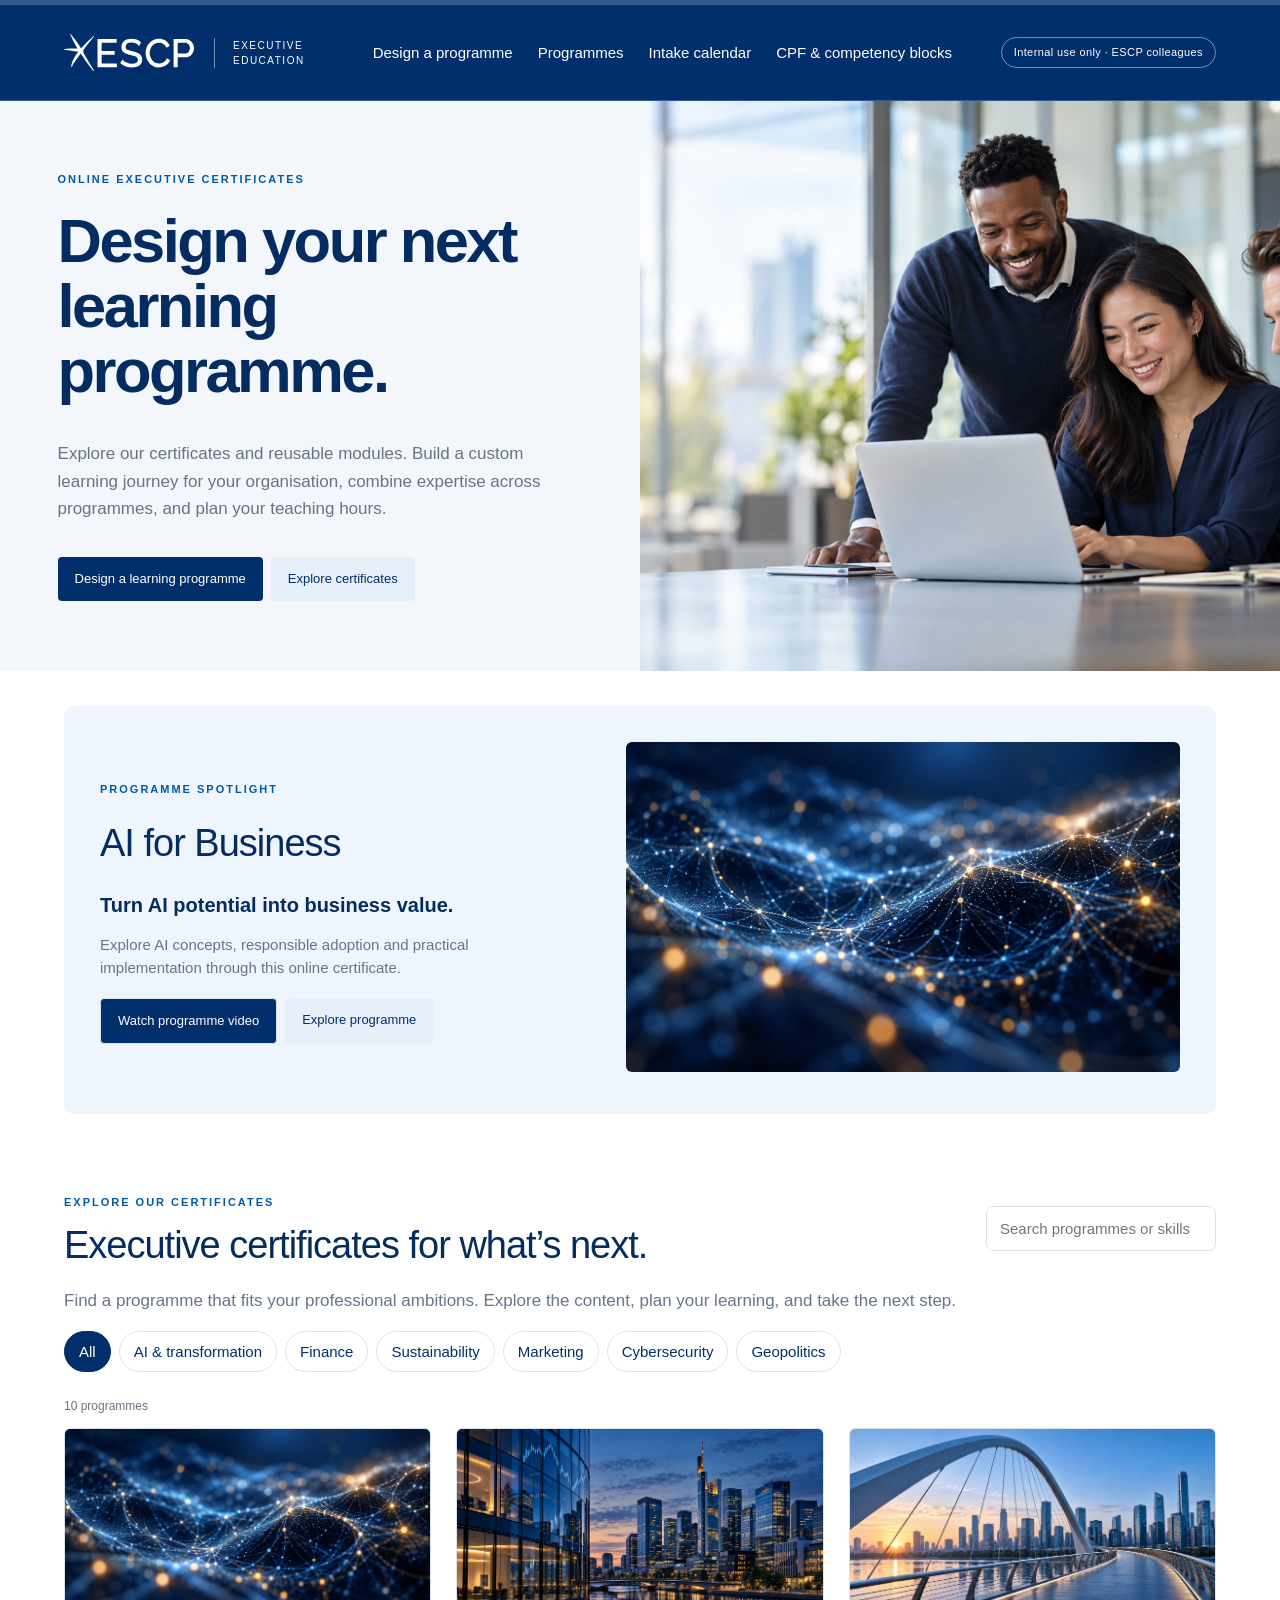
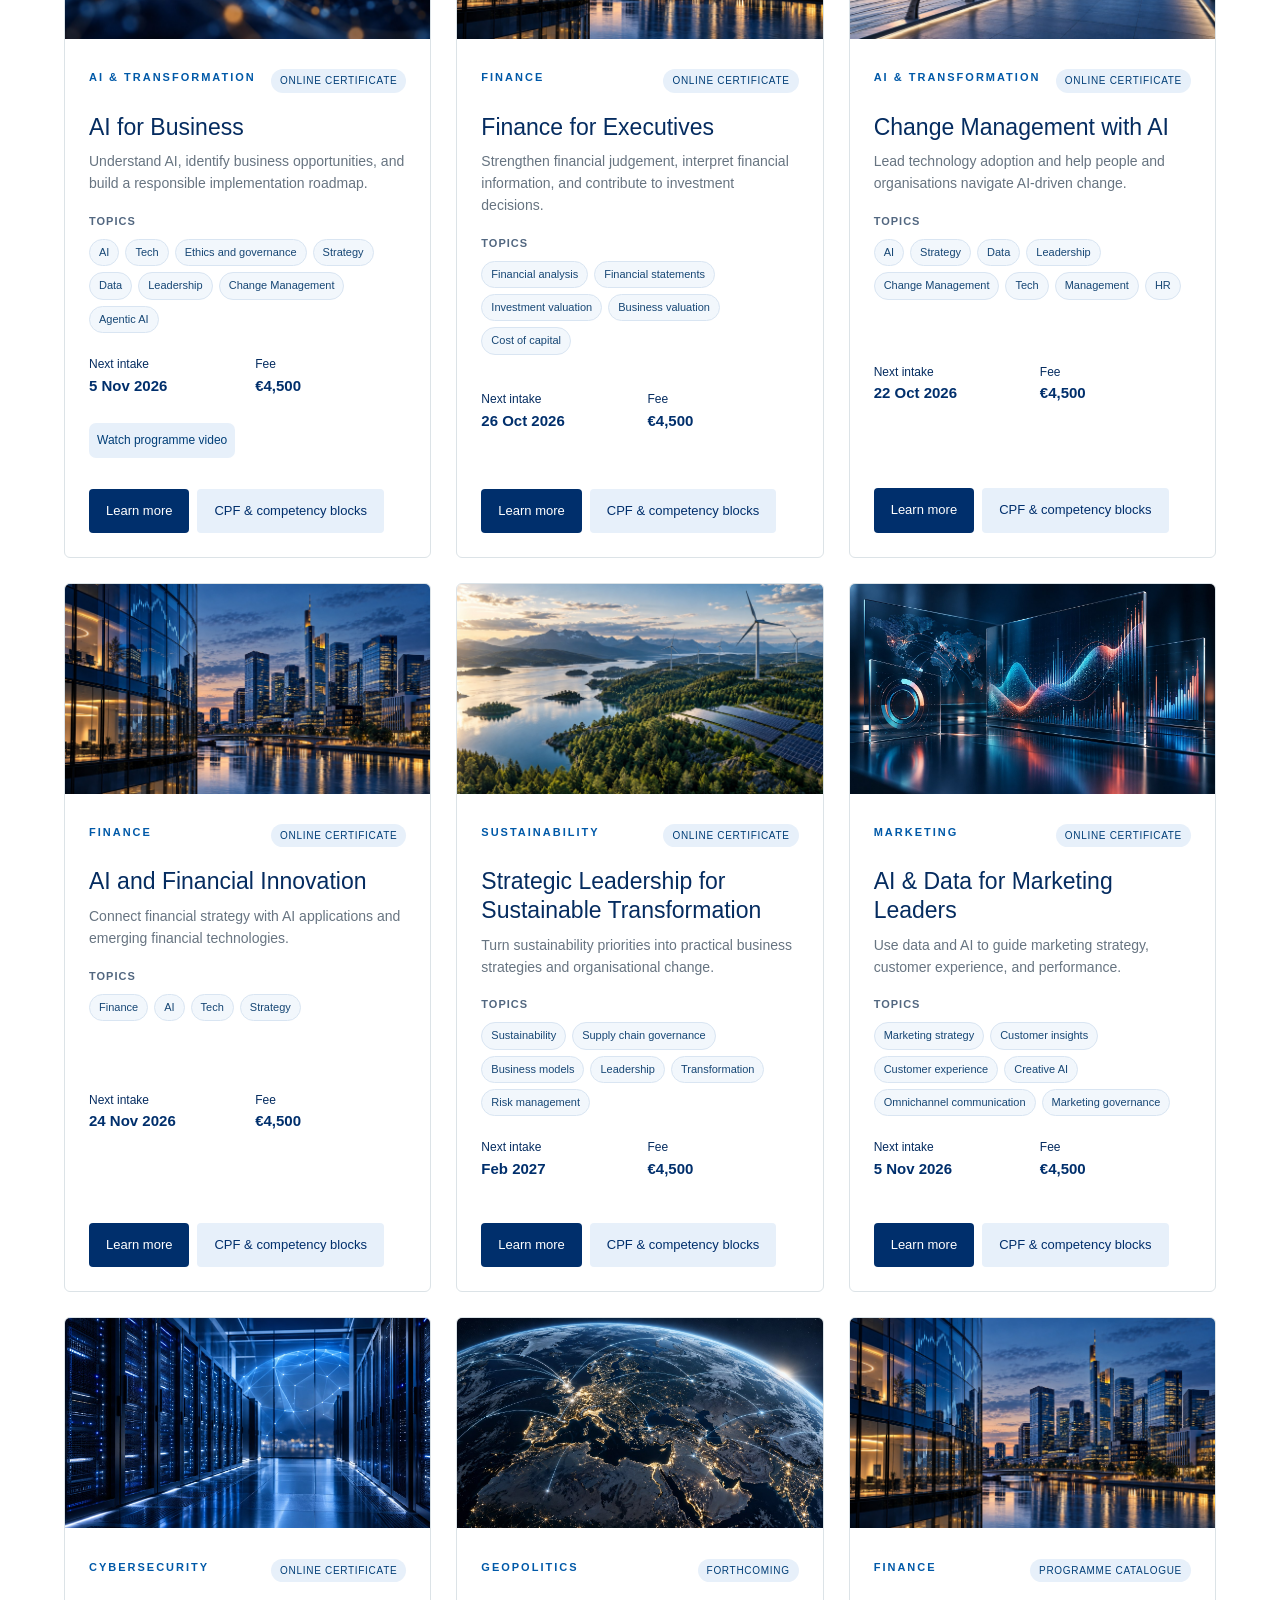
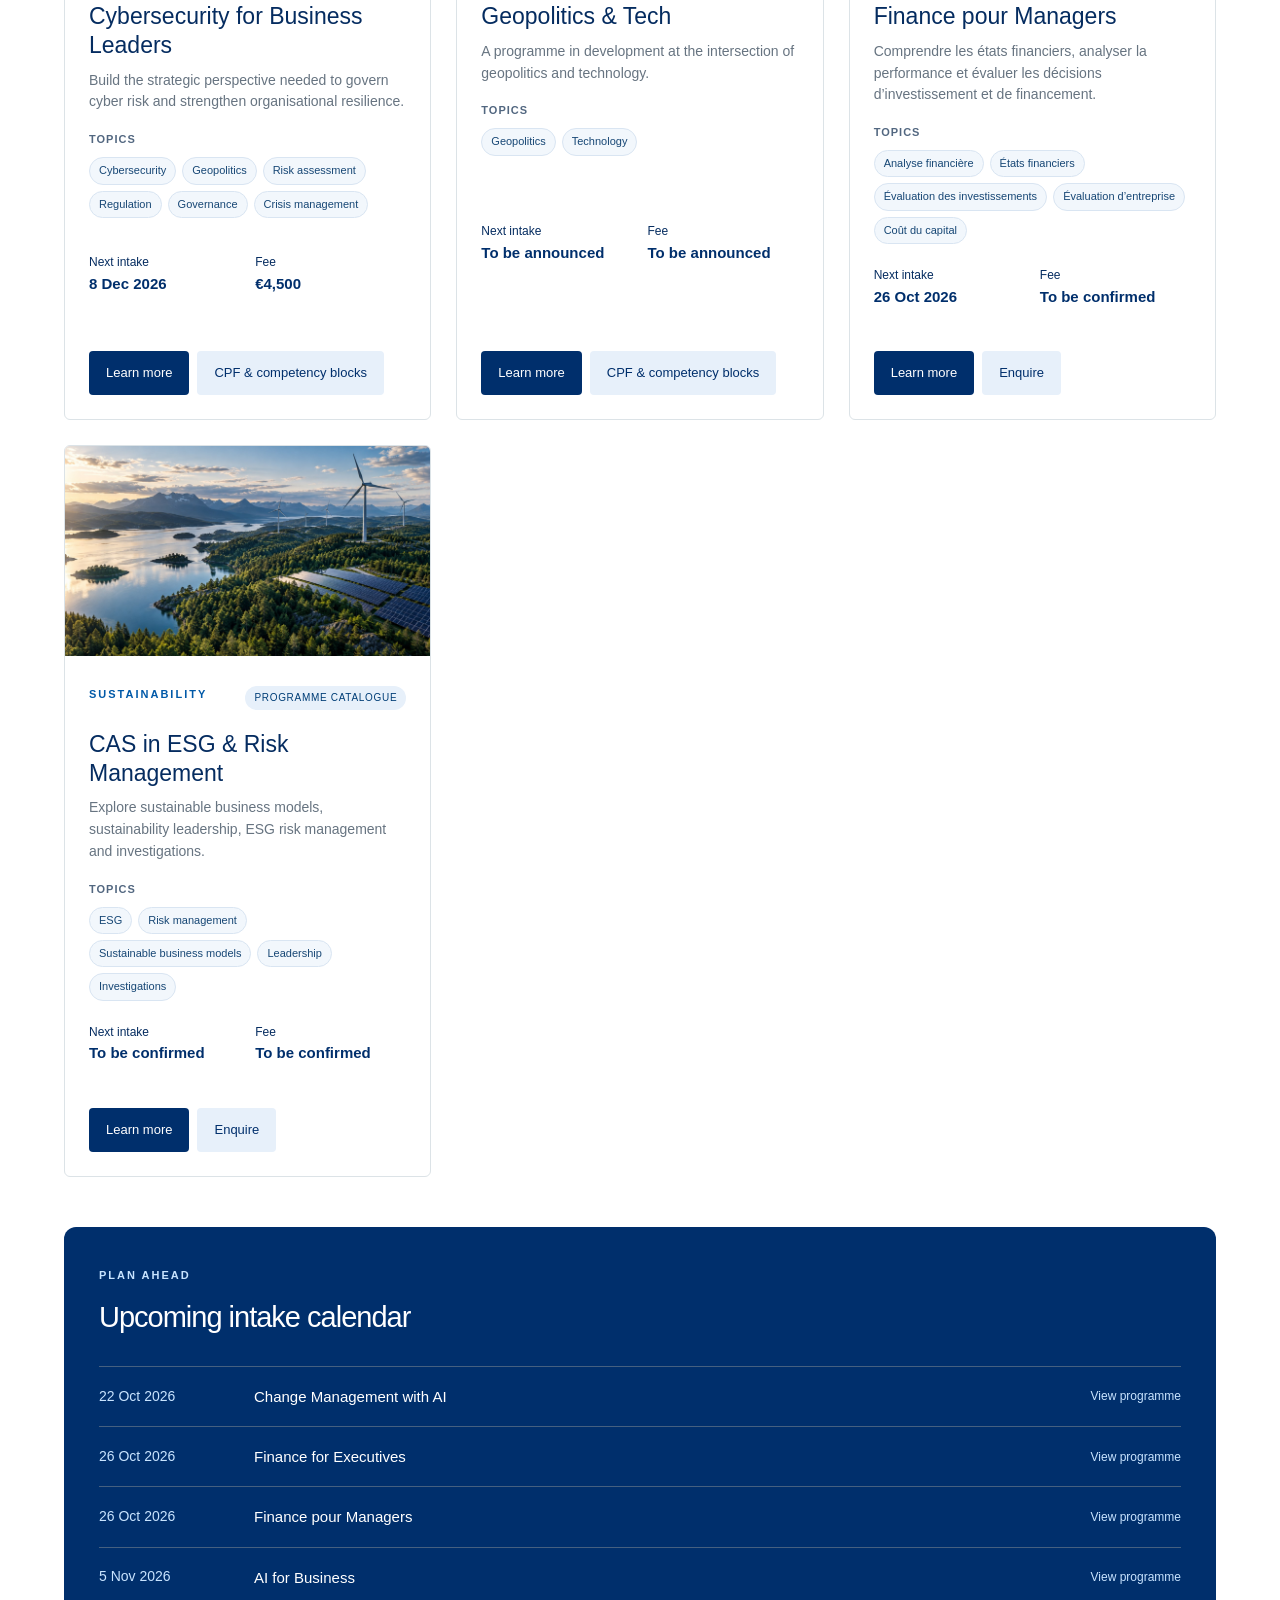
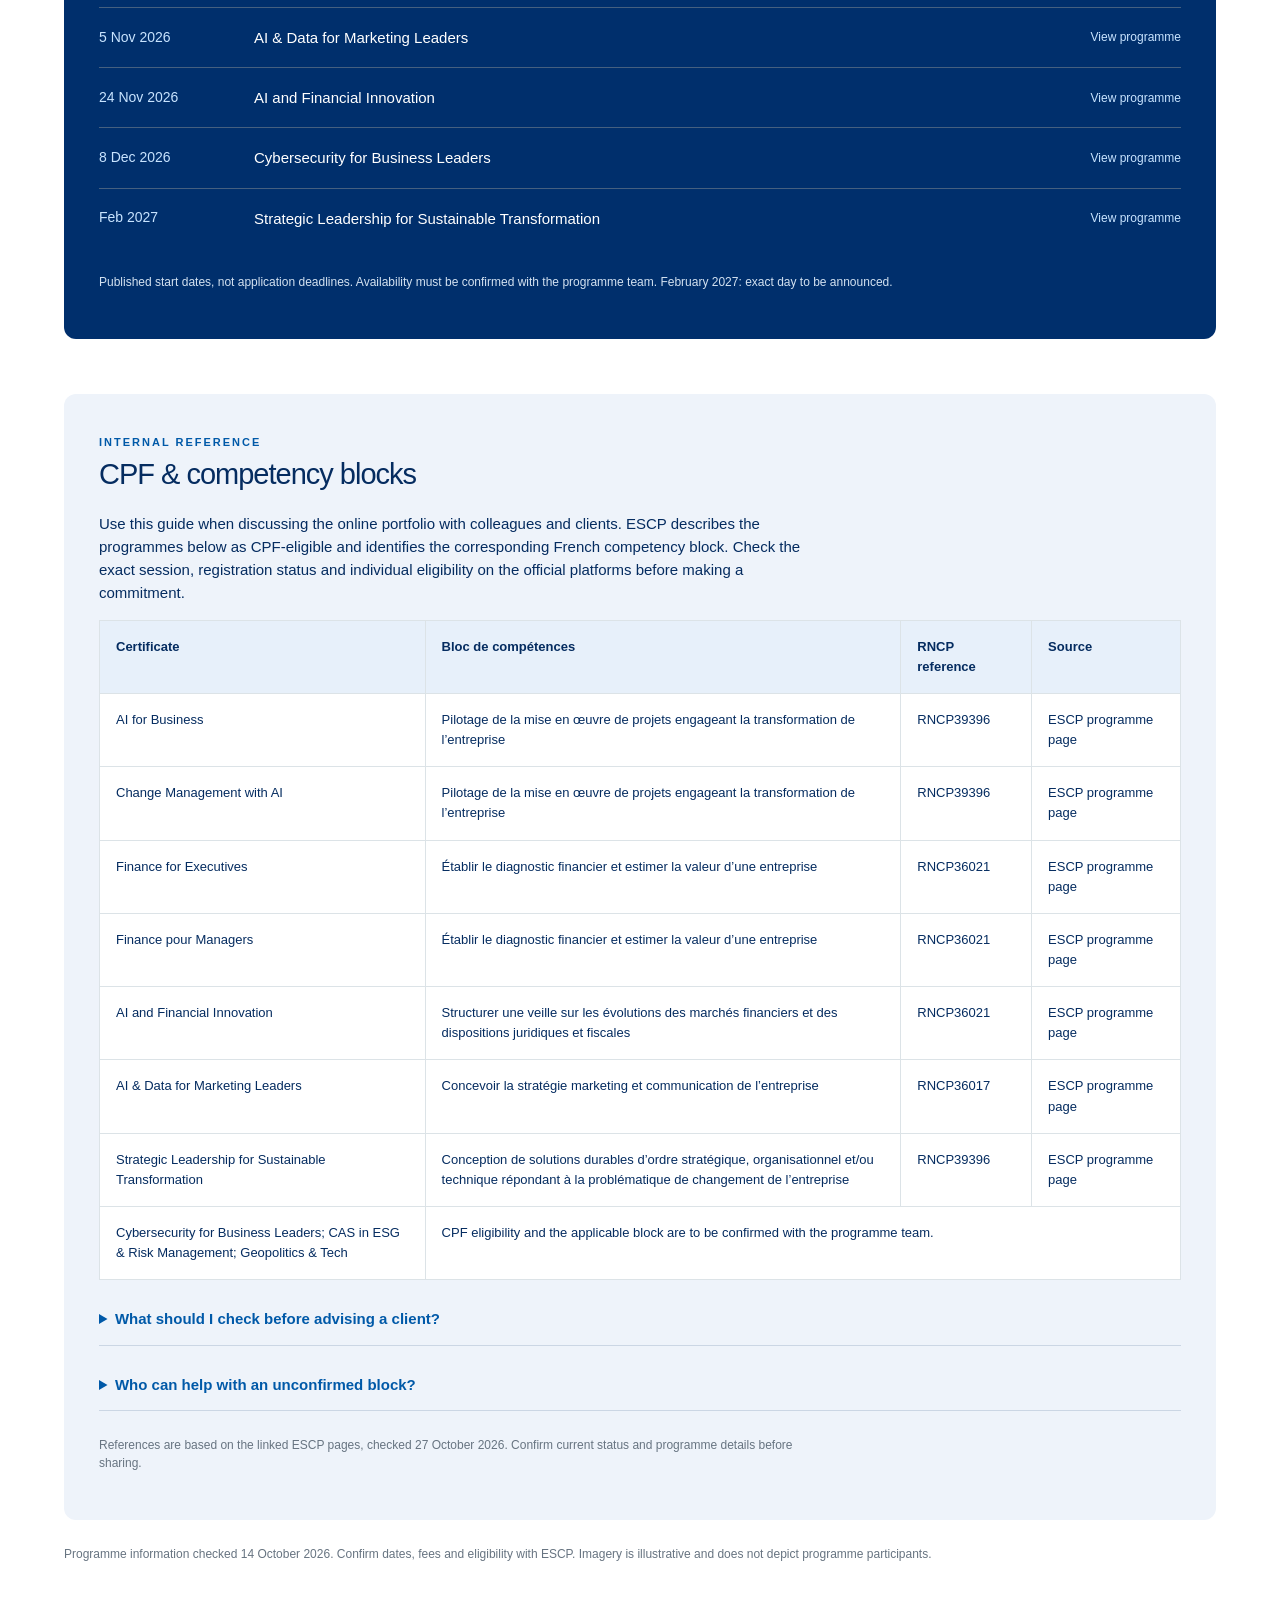
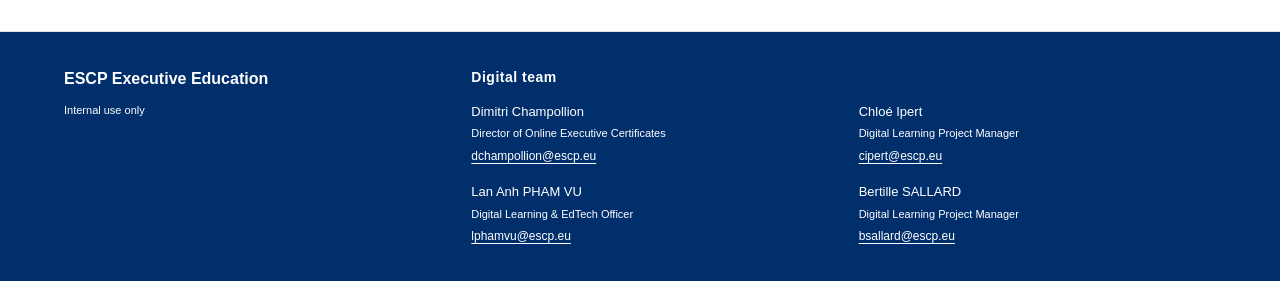
==== commit fceb1885: "Update internal certificate portfolio from team feedback" ====
--- a/index.html
+++ b/index.html
@@ -39,8 +39,4 @@
   <path class="cls-1" d="M780.55,192.4c-12.46,25.69-38.73,34.81-57.43,34.81-38.08,0-70.27-36.81-70.27-80.38,0-38.41,24.32-79.23,69.42-79.23,11.76,0,40.66,3.23,55.14,33.08l2.73,5.64,25.27-15.76-2.15-4.6c-14.04-29.98-43.9-47.87-79.86-47.87-63.72,0-101.79,54.7-101.79,107.59s40.33,111.04,100.37,111.04c31.53,0,70.98-17.49,85.36-50.92l2.09-4.88-26.34-13.75-2.54,5.22Z"/>
   <path class="cls-1" d="M866.21,68.36h57.43c19.55,0,35.45,18.24,35.45,40.66,0,19.99-11.82,41.24-33.74,41.24h-59.14v-81.89h0ZM924.49,39.14h-89.53v215.75h31.25v-75.42h60c39.61,0,64.13-36.57,64.13-70.46s-27.04-69.88-65.85-69.88Z"/>
   <path class="cls-1" d="M219.39,264.53c-25.55-40.41-51.27-85.07-75.49-127.48,1.39-.14,2.67-.8,3.68-1.93,1.44-1.61,1.82-3.72,1.64-5.89-.16-2.03-1.29-3.64-3.53-4.89,2.63-2.91,6.23-6.93,6.23-6.93,5.91-6.07,10.85-13.26,15.63-20.21,1.73-2.52,15.74-20.59,15.74-20.59l.11-.11c2.72-3.26,5.87-7.11,9.28-11.25,11.67-14.22,26.86-33.53,34.44-42.85,1.79-2.24,1.97-3.79,1.06-4.75-.73-.71-2.76-.69-4.48,1.17-9.63,9.75-21.68,19.23-32.15,29.09-5.27,4.96-22.19,22.68-25.47,25.65-5.98,5.43-10.39,11.31-15.62,16.75-6.99,7.29-14.53,14.11-20.56,21.03-3.28-5.39-10.43-17.68-13.57-22.22-2.81-4.06-9.13-13.94-11.01-16.32-4.82-6.09-17.49-23.14-18.75-24.82,0,0-4.7-6.73-6.92-9.34,0,0-23.98-30.27-29.04-36.45-1.26-1.63-2.34-2.73-3.69-1.92-1.24.94-1.04,2.22-.14,4.12.57,1.11,18.43,39.18,18.43,39.18,2.7,5.65,17.03,32.33,19.82,37.5,4.13,7.66,8.41,15.59,13.24,23.07,2.12,3.25,4.41,6.44,6.68,9.59-1.48.02-20.09-.43-23.58-.51-3.09-.07-8.47-.22-11.43-.3-6.49-.17-14.48.3-26.02.3l-18.95.56c-1.83,0-15.92,1.51-18.65,1.96-.9.15-2.09.48-2.76.58-1.66.27-3.22.89-3.53,2.38-.38,2.06,3.53,1.98,4.47,2.35,8.89,1.89,21.7,3.64,23.65,3.92q13.8,1.96,37.45,5.88c2.68.44,28.39,4.1,31.46,4.46,3.08.36,10.12-.05,13.08.34-14.07,17.35-27.47,38.29-38.11,58.02-8.57,15.89-12.63,33.27-16.54,49.03-.78,3.1-2.49,9.14,1.48,9.63,3.88.48,6.26-6.52,6.26-6.52,4.79-13.72,15.1-25.71,23.08-37.53.88-1.3,14.57-20.66,24.7-34.17,1.29-1.87,14.86-23.1,16.11-24.42,3.67,4.45,7.76,13.43,11.51,18.77,7.27,10.35,14.7,19.41,21.47,31.65,15.56,23.98,53.61,69.57,60.74,79.56.98,1.37,2.26,3.06,4.21,4.47,1.15.83,2.48,1.72,3.4,1.22,1.75-.96.61-2.53-.04-4.2-.38-.98-.84-1.93-1.36-2.85l-4.91-8.82c-.82-1.71-1.74-3.36-2.75-4.97Z"/>
-</svg><span>EXECUTIVE EDUCATION</span></a><nav><a href="design-programme.html">Design a programme</a><a href="index.html#portfolio">Programmes</a><a href="index.html#timeline">Intake calendar</a><a href="index.html#funding">Funding</a></nav><span class="internal-use">Internal use only · ESCP colleagues</span></header><main><section class="hero"><div class="herocopy"><span class="eyebrow">Online executive certificates</span><h1>Design your next<br>learning programme.</h1><p class="intro">Explore our certificates and reusable modules. Build a custom learning journey for your organisation, combine expertise across programmes, and plan your teaching hours.</p><div class="actions"><a class="cta" href="design-programme.html">Design a learning programme</a><a class="cta secondary" href="#portfolio">Explore certificates</a></div></div><img class="hero-image" src="assets/hero.jpg" alt="Illustrative image of professionals learning together"></section><section class="spotlight"><div><span class="eyebrow">Programme spotlight</span><h2>AI for Business</h2><h3>Turn AI potential into business value.</h3><p>Explore AI concepts, responsible adoption and practical implementation through this online certificate.</p><div class="actions"><button class="cta" onclick="playVideo(0)">Watch programme video</button><a class="cta secondary" href="artificial-intelligence-business-certificate.html">Explore programme</a></div></div><button class="video-cover" onclick="playVideo(0)" aria-label="Watch AI for Business programme video"><img src="assets/ai.jpg" alt="Abstract AI data network"></button></section><section id="portfolio"><div class="sectiontop"><div><span class="eyebrow">Explore our certificates</span><h2>Executive certificates for what’s next.</h2></div><input id="search" aria-label="Search programmes" placeholder="Search programmes or skills"></div><p class="programintro">Find a programme that fits your professional ambitions. Explore the content, plan your learning, and take the next step.</p><div class="tools" id="filters"></div><p id="count" class="note" aria-live="polite"></p><div class="grid" id="projects"></div></section><section class="roadmap" id="timeline"><span class="eyebrow">Plan ahead</span><h2>Upcoming intake calendar</h2><div class="calendar" id="calendar"></div><p class="note" style="color:#d3e2f1">Published start dates, not application deadlines. Availability must be confirmed with the programme team. February 2027: exact day to be announced.</p></section><section id="funding" class="funding"><span class="eyebrow">Invest in your next chapter</span><h2>How can I fund my programme?</h2><p>Explore possible funding routes and build an indicative plan. Your answers stay in this browser tab and are not sent to ESCP.</p><div class="fund-layout"><form id="fundform"><label>1. Choose your programme<select id="fundprogramme"></select></label><label>2. Your situation<select id="fundstatus"><option value="employee">Private-sector employee in France</option><option value="jobseeker">Registered jobseeker in France</option><option value="independent">Self-employed in France</option><option value="public">Public-sector employee</option><option value="other">Other / based outside France</option></select></label><label>3. Is this exact session listed as eligible on Mon Compte Formation?<select id="fundeligible"><option value="unknown">Not checked yet</option><option value="yes">Yes, I verified the exact session</option><option value="no">No</option></select></label><div class="fundnumbers"><label>Programme fee (€)<input id="fundfee" type="number" min="0" step="0.01" value="4500" required></label><label>Available CPF balance (€)<input id="fundcpf" type="number" min="0" step="0.01" value="0" required></label><label>Confirmed additional funding (€)<input id="fundextra" type="number" min="0" step="0.01" value="0" required></label></div><p class="note">Enter only confirmed contributions that are not already included in your CPF balance. Do not count the same employer top-up twice.</p><label>4. Has Mon Compte Formation confirmed an exemption from the compulsory contribution?<select id="fundexempt"><option value="no">No / not sure</option><option value="yes">Yes, confirmed</option></select></label><button class="cta" type="submit">Show my funding plan</button><button type="reset">Reset</button></form><div id="fundresult" class="fundresult" aria-live="polite"><span class="eyebrow">Your next step</span><h3>A clearer path to funding</h3><p>Choose your programme and situation, then show your plan to see possible funding routes, an indicative breakdown, and a checklist.</p><p class="note">This tool does not access your CPF account or determine funding eligibility.</p></div></div><h3>Questions about funding</h3><details><summary>My CPF balance does not cover the full fee. What can I do?</summary><p>Explore a confirmed employer contribution, other support appropriate to your situation, or personal payment. An additional contribution is not guaranteed and must be approved by the relevant funder.</p></details><details><summary>Is the compulsory CPF contribution added on top of the fee?</summary><p>No. Where applicable, the €150 contribution is included in the amount you pay, not added twice. If your existing shortfall is already above €150, it is not an additional €150 charge. The official platform confirms your final amount and any exemption.</p></details><details><summary>Can I use CPF for any programme on this website?</summary><p>Check the exact programme, certification, and session on Mon Compte Formation. A listing on this catalogue does not itself establish CPF eligibility. Public-sector CPF arrangements follow a different process.</p></details><details><summary>Where can I find the complete ESCP guide?</summary><p>The original guide describes a wider range of funding routes. It contains older information, including the former CPF contribution discussion. Confirm current rules and programme-specific support before relying on it.</p><a id="fundpdf" class="cta secondary" download="ESCP-funding-guide-original.pdf">Download original guide (French)</a></details><p class="note">CPF contribution basis checked 14 October 2026: €150 where applicable. The official information page is currently being updated. <a href="https://www.moncompteformation.gouv.fr/espace-public/une-participation-financiere-pourquoi-et-comment" target="_blank" rel="noopener"><u>Check current official rules</u></a>. Estimates do not guarantee admission, funding, or eligibility.</p></section><p class="note">Programme information checked 14 October 2026. Confirm dates, fees and eligibility with ESCP. Imagery is illustrative and does not depict programme participants.</p></main><footer class="digital-team-footer"><div class="footer-heading"><strong>ESCP Executive Education</strong><span>Internal use only</span></div><div class="footer-team"><h2>Digital team</h2><ul><li><span>Dimitri Champollion</span><small class="team-role">Director of Online Executive Certificates</small><a href="mailto:dchampollion@escp.eu">dchampollion@escp.eu</a></li><li><span>Chloé Ipert</span><small class="team-role">Digital Learning Project Manager</small><a href="mailto:cipert@escp.eu">cipert@escp.eu</a></li><li><span>Lan Anh PHAM VU</span><small class="team-role">Digital Learning &amp; EdTech Officer</small><a href="mailto:lphamvu@escp.eu">lphamvu@escp.eu</a></li><li><span>Bertille SALLARD</span><small class="team-role">Digital Learning Project Manager</small><a href="mailto:bsallard@escp.eu">bsallard@escp.eu</a></li></ul></div></footer><dialog id="modal"><button class="close" id="close">Close</button><div id="modalbody"></div></dialog><script>const data=[["AI for Business", "AI & transformation", "5 Nov 2026", "2026-11-05", "72 hours", "English", "Understand AI, identify business opportunities, and build a responsible implementation roadmap.", "artificial-intelligence-business-certificate", "6824a8dc40f1b31d6e028f21", "Executives, managers and professionals exploring AI-led transformation.", "AI value creation; core technologies; governance and ethics; AI project roadmaps; generative and agentic AI; monitoring change."], ["Finance for Executives", "Finance", "26 Oct 2026", "2026-10-26", "70 hours", "English / French", "Strengthen financial judgement, interpret financial information, and contribute to investment decisions.", "finance-executives", "687ed5206ab72813c16347e3", "Professionals seeking greater confidence in corporate finance.", "Financial performance, financial statements, investment decisions, financing and value creation."], ["Change Management with AI", "AI & transformation", "22 Oct 2026", "2026-10-22", "60 hours", "English", "Lead technology adoption and help people and organisations navigate AI-driven change.", "change-management-with-ai", "687ed62d6ab72813c1634b5a", "Functional managers, business unit leaders and transformation consultants.", "Initiating change; emerging technologies; uncertainty; AI roadmaps; overcoming resistance."], ["AI and Financial Innovation", "Finance", "24 Nov 2026", "2026-11-24", "60 hours", "English", "Connect financial strategy with AI applications and emerging financial technologies.", "financial-innovation-ai", "688c449c6ab728b9772b037b", "Banking, asset management, fintech and corporate finance professionals.", "Financial business models, AI decision-making, fintech, decentralised finance and practical AI projects."], ["Strategic Leadership for Sustainable Transformation", "Sustainability", "Feb 2027", "2027-02-01", "60 hours", "English", "Turn sustainability priorities into practical business strategies and organisational change.", "strategic-leadership-sustainable-transformation", "68a433ab5d69356dd75efb94", "Strategy, innovation and sustainability leaders, managers and consultants.", "Supply chain governance; sustainable business models; leadership; transformation management; risk."], ["AI & Data for Marketing Leaders", "Marketing", "5 Nov 2026", "2026-11-05", "See programme page", "English", "Use data and AI to guide marketing strategy, customer experience, and performance.", "certificate-ai-data-marketing-leaders", "691c9e423b5d002723d7b963", "Marketing, product, communication, digital and CRM professionals.", "Marketing strategy, customer intelligence, AI-enhanced journeys, omnichannel communication, performance and governance."], ["Cybersecurity for Business Leaders", "Cybersecurity", "8 Dec 2026", "2026-12-08", "60 hours", "English", "Build the strategic perspective needed to govern cyber risk and strengthen organisational resilience.", "cybersecurity-for-business-leaders", "", "Executives and senior decision-makers responsible for digital resilience.", "Geopolitics; threat analysis; regulation; risk protection and governance; cyber crisis decisions."], ["Geopolitics & Tech", "Geopolitics", "To be announced", "", "To be announced", "To be announced", "A programme in development at the intersection of geopolitics and technology.", "", "", "Audience details to be announced.", "Programme content, dates, fees and registration details will be published once confirmed."]];const programmes=[{"weeks":"18 weeks","workload":"120 hours","prereq":"Open to motivated professionals. Strong commitment and intellectual engagement are expected.","objectives":["Identify opportunities to create value with AI.","Plan an AI implementation roadmap.","Evaluate governance, ethics and responsible adoption."],"modules":["Value creation with data and AI","Core AI concepts and technologies","Governance and ethics","AI project roadmaps","From generative to agentic AI","Monitoring change"],"faculty":["Louis-David Benyayer","Javier Amaya Silva, Daniel Pesch and David Lehmann","Erwan Lamy and Marie L’Hermite","Alessandro Lanteri","Matthieu Biava"],"assessment":"Module quizzes and assignments, plus an individual capstone applying AI to an organisational project.","title":"AI for Business","topic":"AI & transformation","date":"5 Nov 2026","sort":"2026-11-05","hours":"72 hours","language":"English","description":"Understand AI, identify business opportunities, and build a responsible implementation roadmap.","official":"https://escp.eu/programmes/open-programmes/artificial-intelligence-business-certificate","apply":"https://openenrollment.escp.eu/templates/6824a8dc40f1b31d6e028f21/start","audience":"Executives, managers and professionals exploring AI-led transformation.","slug":"artificial-intelligence-business-certificate","image":"ai","topics":["AI","Tech","Ethics and governance","Strategy","Data","Leadership","Change Management","Agentic AI"]},{"weeks":"Confirm with programme team","workload":"Confirm with programme team","prereq":"Open to non-financial professionals. No prior financial expertise is required.","objectives":["Interpret financial statements and performance indicators.","Evaluate investments and business value.","Use financial reasoning in strategic decisions."],"modules":["Course overview and financial approach","Demystifying financial logic","Financial analysis: statements and accounting","Financial analysis: performance indicators","Investment project valuation","Financial asset valuation","Cost of capital"],"faculty":[],"assessment":"Confirm the current assessment and certificate requirements with the programme team.","title":"Finance for Executives","topic":"Finance","date":"26 Oct 2026","sort":"2026-10-26","hours":"70 hours","language":"English / French","description":"Strengthen financial judgement, interpret financial information, and contribute to investment decisions.","official":"https://escp.eu/programmes/open-programmes/finance-executives","apply":"https://openenrollment.escp.eu/templates/687ed5206ab72813c16347e3/start","audience":"Professionals seeking greater confidence in corporate finance.","slug":"finance-executives","image":"finance","topics":["Financial analysis","Financial statements","Investment valuation","Business valuation","Cost of capital"]},{"weeks":"15 weeks","workload":"120 hours","prereq":"Open to motivated professionals. No technical background is required.","objectives":["Plan technology-driven transformation.","Evaluate organisational and ethical implications.","Address resistance and support adoption."],"modules":["Initiating and monitoring change","Emerging technologies","Navigating uncertainty","Designing an AI roadmap","Overcoming resistance to change"],"faculty":[],"assessment":"Module quizzes and assignments, plus an individual capstone on technological change.","title":"Change Management with AI","topic":"AI & transformation","date":"22 Oct 2026","sort":"2026-10-22","hours":"60 hours","language":"English","description":"Lead technology adoption and help people and organisations navigate AI-driven change.","official":"https://escp.eu/programmes/open-programmes/change-management-with-ai","apply":"https://openenrollment.escp.eu/templates/687ed62d6ab72813c1634b5a/start","audience":"Functional managers, business unit leaders and transformation consultants.","slug":"change-management-with-ai","image":"bridge","topics":["AI","Strategy","Data","Leadership","Change Management","Tech","Management","HR"]},{"weeks":"15 weeks","workload":"120 hours","prereq":"Confirm entry requirements and the expected technical preparation with the programme team.","objectives":["Evaluate financial business model innovation.","Assess AI and fintech applications.","Plan implementation and consider digital-asset risks."],"modules":["Elective: fintech and financial services OR decentralised finance and digital assets","Business model innovation in finance","AI applications in finance","Leading AI implementation in finance","Generative AI and machine learning in finance"],"faculty":["Santiago Barraza (Academic Director)"],"assessment":"Quizzes and assignments, plus a group capstone project.","title":"AI and Financial Innovation","topic":"Finance","date":"24 Nov 2026","sort":"2026-11-24","hours":"60 hours","language":"English","description":"Connect financial strategy with AI applications and emerging financial technologies.","official":"https://escp.eu/programmes/open-programmes/financial-innovation-ai","apply":"https://openenrollment.escp.eu/templates/688c449c6ab728b9772b037b/start","audience":"Banking, asset management, fintech and corporate finance professionals.","slug":"financial-innovation-ai","image":"finance","topics":["Finance","AI","Tech","Strategy"]},{"weeks":"17 weeks","workload":"120 hours","prereq":"Open to motivated professionals. Strong commitment and intellectual engagement are expected.","objectives":["Identify sustainable business opportunities.","Lead organisational transformation.","Assess sustainability-related risks."],"modules":["Sustainability and supply chain governance","Designing sustainable business models","Leadership for sustainability transformation","Sustainable transformation management","Risk management"],"faculty":["Christian Durach","Florian Lüdeke-Freund","Carolin Waldner","Max Weiß","Ulrich Hagel and Michael Wiedmann"],"assessment":"Module quizzes and/or assignments, plus an individual capstone.","title":"Strategic Leadership for Sustainable Transformation","topic":"Sustainability","date":"Feb 2027","sort":"2027-02-01","hours":"60 hours","language":"English","description":"Turn sustainability priorities into practical business strategies and organisational change.","official":"https://escp.eu/programmes/open-programmes/strategic-leadership-sustainable-transformation","apply":"https://openenrollment.escp.eu/templates/68a433ab5d69356dd75efb94/start","audience":"Strategy, innovation and sustainability leaders, managers and consultants.","slug":"strategic-leadership-sustainable-transformation","image":"sustainability","topics":["Sustainability","Supply chain governance","Business models","Leadership","Transformation","Risk management"]},{"weeks":"Confirm with programme team","workload":"Confirm with programme team","prereq":"Confirm current admission requirements with the programme team.","objectives":["Build data-informed marketing strategies.","Use AI for customer insight and experience.","Develop responsible marketing technology governance."],"modules":["Marketing strategy and value creation in the AI era","Decision intelligence and customer insights","AI-enabled customer experience design","AI-enabled creative practices and omnichannel communication","Marketing technology, governance and operating models"],"faculty":["Isabella Maggioni","Hsin-Hsuan Meg Lee","Vitor Lima","Lorena Blasco-Arcas","Guillaume Thfoin"],"assessment":"Module quizzes and/or assignments, plus an individual capstone.","title":"AI & Data for Marketing Leaders","topic":"Marketing","date":"5 Nov 2026","sort":"2026-11-05","hours":"See programme page","language":"English","description":"Use data and AI to guide marketing strategy, customer experience, and performance.","official":"https://escp.eu/programmes/open-programmes/certificate-ai-data-marketing-leaders","apply":"https://openenrollment.escp.eu/templates/691c9e423b5d002723d7b963/start","audience":"Marketing, product, communication, digital and CRM professionals.","slug":"certificate-ai-data-marketing-leaders","image":"marketing","topics":["Marketing strategy","Customer insights","Customer experience","Creative AI","Omnichannel communication","Marketing governance"]},{"weeks":"17 weeks","workload":"120 hours","prereq":"No technical background is required. Designed around executive oversight and governance.","objectives":["Assess strategic cyber risks.","Strengthen governance and organisational resilience.","Practise executive cyber-crisis decisions."],"modules":["Geopolitics and cybersecurity","Threat analysis and risk assessment","Regulatory environment","Risk protection strategy and governance","Cyber-crisis decision exercise"],"faculty":["Bastian Dufilhol (Academic Director)"],"assessment":"Quizzes, assignments, and an individual confidential capstone on an organisational challenge.","title":"Cybersecurity for Business Leaders","topic":"Cybersecurity","date":"8 Dec 2026","sort":"2026-12-08","hours":"60 hours","language":"English","description":"Build the strategic perspective needed to govern cyber risk and strengthen organisational resilience.","official":"https://escp.eu/programmes/open-programmes/cybersecurity-for-business-leaders","apply":"https://escp.eu/programmes/open-programmes/cybersecurity-for-business-leaders","audience":"Executives and senior decision-makers responsible for digital resilience.","slug":"cybersecurity-for-business-leaders","image":"cyber","topics":["Cybersecurity","Geopolitics","Risk assessment","Regulation","Governance","Crisis management"]},{"weeks":"To be announced","workload":"To be announced","prereq":"To be announced.","objectives":[],"modules":[],"faculty":[],"assessment":"Programme structure and assessment are to be announced.","title":"Geopolitics & Tech","topic":"Geopolitics","date":"To be announced","sort":"","hours":"To be announced","language":"To be announced","description":"A programme in development at the intersection of geopolitics and technology.","official":"","apply":"","audience":"Audience details to be announced.","slug":"geopolitics-tech","image":"geopolitics","topics":["Geopolitics","Technology"]},{"title":"Finance pour Managers","slug":"finance-pour-managers","topic":"Finance","language":"Français","image":"finance","description":"Comprendre les états financiers, analyser la performance et évaluer les décisions d’investissement et de financement.","topics":["Analyse financière","États financiers","Évaluation des investissements","Évaluation d’entreprise","Coût du capital"],"codes":["CORFI-01","CORFI-02","CORFI-03","CORFI-04","CORFI-05"],"date":"To be confirmed","sort":"","hours":"To be confirmed","weeks":"To be confirmed","workload":"To be confirmed","prereq":"Confirm with the programme team.","objectives":[],"modules":["Analyse financière, partie I : Comment construire des états financiers ?","Analyse financière partie II : Comment traduire vos performances en chiffres","Évaluation financière, partie I : Comment évaluer une opportunité d'investissement ?","Évaluation financière, partie II : comment évaluer votre entreprise","Coût du capital : Comment évaluer le rendement exigé par les fournisseurs de capitaux"],"faculty":["Fahmi Ben Abdelkader"],"assessment":"Confirm assessment and certificate requirements with the programme team.","official":"","apply":"","audience":"Discuss programme fit with the programme team.","listingStatus":"Programme catalogue"},{"title":"CAS in ESG & Risk Management","slug":"cas-esg-risk-management","topic":"Sustainability","language":"To be confirmed","image":"sustainability","description":"Explore sustainable business models, sustainability leadership, ESG risk management and investigations.","topics":["ESG","Risk management","Sustainable business models","Leadership","Investigations"],"codes":["SUSTR-02","SUSTR-04","SUSTR-05","ASESG-02","ASESG-03"],"date":"To be confirmed","sort":"","hours":"To be confirmed","weeks":"To be confirmed","workload":"To be confirmed","prereq":"Confirm with the programme team.","objectives":[],"modules":["Designing Sustainable Business Models","Leadership for Sustainability Transformation","Risk Management","Risk Management - part II","Investigations"],"faculty":["Florian Lüdeke-Freund","Carolin Waldner","Michael Wiedmann","Ulrich Hagel"],"assessment":"Confirm assessment and certificate requirements with the programme team.","official":"","apply":"","audience":"Discuss programme fit with the programme team.","listingStatus":"Programme catalogue"}];const media={"0": {"url": "https://player.vimeo.com/video/1094338998?h=e0b5389a53", "label": "Watch programme video", "type": "video"}, "1": {"url": "https://webikeo.fr/landing/risque-et-rentabilite-les-dessous-d-un-couple-mythique/14084?campaign=replay-eventPg", "label": "Watch official masterclass replay", "type": "replay"}, "2": {"url": "https://webikeo.fr/landing/transformation-ia-et-consulting-integrer-l-ia-dans-le-metier-du-consultant/14082?campaign=replay-eventPg", "label": "Watch official masterclass replay", "type": "replay"}, "3": {"url": "https://escp-eu.zoom.us/rec/share/S6P5GscLFwroqo63vJDANc3exgMSUQARnRcdG3LL-8O4dvgtA1yN7rGz7vM_KsVX.BYK65XeLE7otZrnm", "label": "Watch official masterclass replay", "type": "replay"}, "4": {"url": "https://webikeo.fr/landing/ia-et-entreprise-potentiel-reel-risques-reels-comment-decider-avec-lucidite/14368?campaign=Replay", "label": "Watch official masterclass replay", "type": "replay"}, "5": {"url": "https://webikeo.fr/landing/vos-prochains-clients-seront-des-agents-ia-le-marketing-change-ses-regles-etes-vous-pret/14593?campaign=Replay", "label": "Watch official masterclass replay", "type": "replay"}};function actions(d){return d.apply?`<a class="cta" href="${d.apply}" target="_blank" rel="noopener">Apply online</a><a class="cta secondary" href="${d.official}" target="_blank" rel="noopener">Official programme & brochure</a>`:'<p>Registration details to be announced.</p>'}function playVideo(i){const m=media[i],d=programmes[i];if(!m)return;document.getElementById('modalbody').innerHTML=`<span class="eyebrow">${m.type==='video'?'Programme video':'Official masterclass replay'}</span><h2>${d.title}</h2>`+(m.type==='video'?`<div class="video-frame"><iframe src="${m.url}" title="${d.title} programme video" allow="fullscreen; picture-in-picture" allowfullscreen referrerpolicy="strict-origin-when-cross-origin"></iframe></div>`:`<p>The replay linked from the official ESCP programme page opens on its provider’s website. Registration may be required.</p><a class="cta" href="${m.url}" target="_blank" rel="noopener">Open official replay</a>`);document.getElementById('modal').showModal()}document.getElementById('close').onclick=()=>document.getElementById('modal').close();document.getElementById('modal').addEventListener('close',()=>{document.getElementById('modalbody').innerHTML=''});let filter='All';const cats=['All',...new Set(programmes.map(d=>d.topic))];const filters=document.getElementById('filters');function render(){filters.innerHTML=cats.map(c=>`<button class="${c===filter?'active':''}" aria-pressed="${c===filter}">${c}</button>`).join('');const q=document.getElementById('search').value.toLowerCase();const rows=programmes.filter(d=>(filter==='All'||d.topic===filter)&&[d.title,d.topic,d.description,d.audience,...d.topics].join(' ').toLowerCase().includes(q));document.getElementById('count').textContent=rows.length+' programmes';document.getElementById('projects').innerHTML=rows.map(d=>{let i=programmes.indexOf(d);return `<article class="card"><a href="${d.slug}.html" tabindex="-1" aria-hidden="true"><img class="cardimage" src="assets/${d.image}.jpg" alt="" loading="lazy"></a><div class="cardbody"><div class="cardtop"><span class="eyebrow">${d.topic}</span><span class="tag">${d.listingStatus||(d.official?'Online certificate':'Forthcoming')}</span></div><h3><a href="${d.slug}.html">${d.title}</a></h3><p>${d.description}</p><div class="course-topics" aria-label="Programme topics"><span class="topics-label">Topics</span><ul>${d.topics.map(t=>`<li>${t}</li>`).join('')}</ul></div><div class="facts"><span>Next intake<strong>${d.date}</strong></span><span>Fee<strong>${d.listingStatus?'To be confirmed':(d.official?'€4,500':'To be announced')}</strong></span></div><div class="meta">${media[i]?`<button class="video-button" onclick="playVideo(${i})">${media[i].type==='video'?'Watch programme video':'Watch official replay'}</button>`:''}<div class="actions"><a class="cta" href="${d.slug}.html">Learn more</a>${d.listingStatus?`<a class="cta secondary" href="mailto:dchampollion@escp.eu?subject=${encodeURIComponent(d.title)}">Enquire</a>`:`<button class="cta secondary" onclick="openFunding(${i})">Explore funding</button>`}</div></div></div></article>`}).join('')||'<p class="empty">No matching programmes. Try another search.</p>';filters.querySelectorAll('button').forEach(b=>b.onclick=()=>{filter=b.textContent;render()})}document.getElementById('search').addEventListener('input',render);document.getElementById('calendar').innerHTML=programmes.filter(d=>d.sort).sort((a,b)=>a.sort.localeCompare(b.sort)).map(d=>`<div class="event"><time>${d.date}</time><span>${d.title}</span><a href="${d.slug}.html">View programme</a></div>`).join('');render();const fp=document.getElementById('fundprogramme');fp.innerHTML=data.map((d,i)=>`<option value="${i}">${d[0]}</option>`).join('');function openFunding(i){fp.value=i;syncFunding();document.getElementById('funding').scrollIntoView({behavior:'smooth'});fp.focus({preventScroll:true})}function syncFunding(){const d=data[+fp.value];document.getElementById('fundfee').value=d[7]?'4500':'';document.getElementById('fundeligible').value='unknown';document.getElementById('fundresult').innerHTML='<h3>Check your programme details</h3><p>Confirm the exact session and funding eligibility before estimating your costs.</p>'}fp.onchange=syncFunding;
-function calculateFunding(fee,cpf,extra,exempt){const additional=Math.min(fee,extra);const remaining=fee-additional;const minimum=exempt?0:Math.min(150,remaining);const used=Math.min(cpf,Math.max(0,remaining-minimum));return {additional,used,personal:remaining-used,minimum}}
-const eur=v=>new Intl.NumberFormat('en-IE',{style:'currency',currency:'EUR',maximumFractionDigits:2}).format(v);
-document.getElementById('fundform').addEventListener('submit',e=>{e.preventDefault();const status=document.getElementById('fundstatus').value,eligible=document.getElementById('fundeligible').value,fee=+document.getElementById('fundfee').value,cpf=+document.getElementById('fundcpf').value,extra=+document.getElementById('fundextra').value;const exemption=document.getElementById('fundexempt').value==='yes';const supported=['employee','jobseeker','independent'].includes(status);const routes={employee:'Discuss employer funding with HR, including possible CPF co-funding. Ask a professional development adviser (CEP) for support if needed.',jobseeker:'Review your training project with France Travail. Ask whether additional support may be available; approval depends on your circumstances. Confirm whether your registered jobseeker status gives you an exemption on the official platform.',independent:'Check your CPF rights and the training insurance fund appropriate to your professional activity. Eligibility and support depend on your situation and contributions.',public:'Contact your administration or HR team about public-sector CPF and training leave. Rights may be recorded in hours; this euro-based CPF estimator does not apply.',other:'Discuss employer sponsorship or personal funding with the programme team. Do not assume French CPF rights or eligibility based on residence alone.'};let breakdown='';if(supported&&eligible==='yes'&&fee>0){const r=calculateFunding(fee,cpf,extra,exemption);breakdown=`<h3>Indicative funding breakdown</h3><div class="fundrow"><span>Programme fee</span><b>${eur(fee)}</b></div><div class="fundrow"><span>Confirmed additional funding applied</span><b>${eur(r.additional)}</b></div><div class="fundrow"><span>Estimated CPF rights used</span><b>${eur(r.used)}</b></div><div class="fundrow total"><span>Estimated personal payment</span><b>${eur(r.personal)}</b></div><p class="note">${exemption?'You selected a confirmed exemption.':'The estimate reserves up to €150 within your personal payment where the contribution applies; it is not added to the programme fee.'} Only Mon Compte Formation can confirm the final funding calculation.</p>`;if(extra>fee)breakdown+='<p class="fundwarning">Additional funding exceeds the fee. This estimate caps it at the fee; confirm permitted funding with your funder.</p>'}else breakdown='<p class="fundwarning">'+(!supported?'This situation needs a different funding assessment. A CPF euro estimate is not shown.':eligible!=='yes'?'Verify the exact session’s CPF eligibility first. No CPF estimate is shown until it is confirmed.':'This programme has no confirmed fee. Ask the programme team before estimating funding.')+'</p>';const steps=['Review the programme fee and exact intake','Confirm the programme’s funding eligibility and certification','Check your available rights through the official platform',status==='public'?'Discuss arrangements with your administration or HR team':status==='jobseeker'?'Discuss additional support with France Travail':'Discuss confirmed additional support with your employer or relevant funder','Confirm the final amount, exemption and payment arrangements before enrolment'];document.getElementById('fundresult').innerHTML=`<span class="eyebrow">Your funding plan</span><h3>${data[+fp.value][0]}</h3><p>${routes[status]}</p>${breakdown}<h3>Your next steps</h3>${steps.map(s=>`<label class="fundcheck"><input type="checkbox">${s}</label>`).join('')}<div class="actions"><a class="cta" href="https://www.moncompteformation.gouv.fr/" target="_blank" rel="noopener">Check my CPF account</a><a class="cta secondary" href="mailto:dchampollion@escp.eu?subject=Programme%20funding%20enquiry">Contact Dimitri</a><button onclick="window.print()">Print / save checklist</button></div>`});document.getElementById('fundform').addEventListener('reset',()=>{document.getElementById('fundresult').innerHTML='<h3>Start a new funding plan</h3><p>Update your answers and select Show my funding plan.</p>'});
-document.getElementById('fundpdf').href='assets/funding-guide.pdf';const requested=new URLSearchParams(location.search).get('funding');if(requested!==null&&programmes[+requested])openFunding(+requested);</script></body></html>+</svg><span>EXECUTIVE EDUCATION</span></a><nav><a href="design-programme.html">Design a programme</a><a href="index.html#portfolio">Programmes</a><a href="index.html#timeline">Intake calendar</a><a href="index.html#funding">CPF &amp; competency blocks</a></nav><span class="internal-use">Internal use only · ESCP colleagues</span></header><main><section class="hero"><div class="herocopy"><span class="eyebrow">Online executive certificates</span><h1>Design your next<br>learning programme.</h1><p class="intro">Explore our certificates and reusable modules. Build a custom learning journey for your organisation, combine expertise across programmes, and plan your teaching hours.</p><div class="actions"><a class="cta" href="design-programme.html">Design a learning programme</a><a class="cta secondary" href="#portfolio">Explore certificates</a></div></div><img class="hero-image" src="assets/hero.jpg" alt="Illustrative image of professionals learning together"></section><section class="spotlight"><div><span class="eyebrow">Programme spotlight</span><h2>AI for Business</h2><h3>Turn AI potential into business value.</h3><p>Explore AI concepts, responsible adoption and practical implementation through this online certificate.</p><div class="actions"><button class="cta" onclick="playVideo(0)">Watch programme video</button><a class="cta secondary" href="artificial-intelligence-business-certificate.html">Explore programme</a></div></div><button class="video-cover" onclick="playVideo(0)" aria-label="Watch AI for Business programme video"><img src="assets/ai.jpg" alt="Abstract AI data network"></button></section><section id="portfolio"><div class="sectiontop"><div><span class="eyebrow">Explore our certificates</span><h2>Executive certificates for what’s next.</h2></div><input id="search" aria-label="Search programmes" placeholder="Search programmes or skills"></div><p class="programintro">Find a programme that fits your professional ambitions. Explore the content, plan your learning, and take the next step.</p><div class="tools" id="filters"></div><p id="count" class="note" aria-live="polite"></p><div class="grid" id="projects"></div></section><section class="roadmap" id="timeline"><span class="eyebrow">Plan ahead</span><h2>Upcoming intake calendar</h2><div class="calendar" id="calendar"></div><p class="note" style="color:#d3e2f1">Published start dates, not application deadlines. Availability must be confirmed with the programme team. February 2027: exact day to be announced.</p></section><section id="funding" class="funding"><span class="eyebrow">Internal reference</span><h2>CPF &amp; competency blocks</h2><p>Use this guide when discussing the online portfolio with colleagues and clients. ESCP describes the programmes below as CPF-eligible and identifies the corresponding French competency block. Check the exact session, registration status and individual eligibility on the official platforms before making a commitment.</p><div class="tablewrap"><table><thead><tr><th>Certificate</th><th>Bloc de compétences</th><th>RNCP reference</th><th>Source</th></tr></thead><tbody><tr><td>AI for Business</td><td>Pilotage de la mise en œuvre de projets engageant la transformation de l’entreprise</td><td>RNCP39396</td><td><a href="https://escp.eu/fr/programmes/open-programmes/certificat-intelligence-artificielle-ia-business" target="_blank" rel="noopener">ESCP programme page</a></td></tr><tr><td>Change Management with AI</td><td>Pilotage de la mise en œuvre de projets engageant la transformation de l’entreprise</td><td>RNCP39396</td><td><a href="https://escp.eu/fr/programmes/open-programmes/change-management-with-ai" target="_blank" rel="noopener">ESCP programme page</a></td></tr><tr><td>Finance for Executives</td><td>Établir le diagnostic financier et estimer la valeur d’une entreprise</td><td>RNCP36021</td><td><a href="https://escp.eu/programmes/open-programmes/finance-executives" target="_blank" rel="noopener">ESCP programme page</a></td></tr><tr><td>Finance pour Managers</td><td>Établir le diagnostic financier et estimer la valeur d’une entreprise</td><td>RNCP36021</td><td><a href="https://escp.eu/fr/programmes/open-programmes/certificat-online-finance-pour-managers" target="_blank" rel="noopener">ESCP programme page</a></td></tr><tr><td>AI and Financial Innovation</td><td>Structurer une veille sur les évolutions des marchés financiers et des dispositions juridiques et fiscales</td><td>RNCP36021</td><td><a href="https://escp.eu/fr/programmes/open-programmes/financial-innovation-ai" target="_blank" rel="noopener">ESCP programme page</a></td></tr><tr><td>AI &amp; Data for Marketing Leaders</td><td>Concevoir la stratégie marketing et communication de l’entreprise</td><td>RNCP36017</td><td><a href="https://escp.eu/fr/programmes/open-programmes/certificat-ai-data-marketing-leaders" target="_blank" rel="noopener">ESCP programme page</a></td></tr><tr><td>Strategic Leadership for Sustainable Transformation</td><td>Conception de solutions durables d’ordre stratégique, organisationnel et/ou technique répondant à la problématique de changement de l’entreprise</td><td>RNCP39396</td><td><a href="https://escp.eu/fr/programmes/open-programmes/strategic-leadership-sustainable-transformation" target="_blank" rel="noopener">ESCP programme page</a></td></tr><tr><td>Cybersecurity for Business Leaders; CAS in ESG &amp; Risk Management; Geopolitics &amp; Tech</td><td colspan="3">CPF eligibility and the applicable block are to be confirmed with the programme team.</td></tr></tbody></table></div><details><summary>What should I check before advising a client?</summary><p>Confirm the exact certificate, delivery format and session on <a href="https://www.moncompteformation.gouv.fr/" target="_blank" rel="noopener">Mon Compte Formation</a>, and check the qualification and its current status on <a href="https://www.francecompetences.fr/recherche_certificationprofessionnelle/" target="_blank" rel="noopener">France compétences</a>. An ESCP certificate and an RNCP competency block have distinct validation requirements.</p></details><details><summary>Who can help with an unconfirmed block?</summary><p>Contact the Digital Executive Education team to verify the programme, block and eligibility for the relevant session.</p></details><p class="note">References are based on the linked ESCP pages, checked 27 October 2026. Confirm current status and programme details before sharing.</p></section><p class="note">Programme information checked 14 October 2026. Confirm dates, fees and eligibility with ESCP. Imagery is illustrative and does not depict programme participants.</p></main><footer class="digital-team-footer"><div class="footer-heading"><strong>ESCP Executive Education</strong><span>Internal use only</span></div><div class="footer-team"><h2>Digital team</h2><ul><li><span>Dimitri Champollion</span><small class="team-role">Director of Online Executive Certificates</small><a href="mailto:dchampollion@escp.eu">dchampollion@escp.eu</a></li><li><span>Chloé Ipert</span><small class="team-role">Digital Learning Project Manager</small><a href="mailto:cipert@escp.eu">cipert@escp.eu</a></li><li><span>Lan Anh PHAM VU</span><small class="team-role">Digital Learning &amp; EdTech Officer</small><a href="mailto:lphamvu@escp.eu">lphamvu@escp.eu</a></li><li><span>Bertille SALLARD</span><small class="team-role">Digital Learning Project Manager</small><a href="mailto:bsallard@escp.eu">bsallard@escp.eu</a></li></ul></div></footer><dialog id="modal"><button class="close" id="close">Close</button><div id="modalbody"></div></dialog><script>const data=[["AI for Business", "AI & transformation", "5 Nov 2026", "2026-11-05", "72 hours", "English", "Understand AI, identify business opportunities, and build a responsible implementation roadmap.", "artificial-intelligence-business-certificate", "6824a8dc40f1b31d6e028f21", "Executives, managers and professionals exploring AI-led transformation.", "AI value creation; core technologies; governance and ethics; AI project roadmaps; generative and agentic AI; monitoring change."], ["Finance for Executives", "Finance", "26 Oct 2026", "2026-10-26", "70 hours", "English / French", "Strengthen financial judgement, interpret financial information, and contribute to investment decisions.", "finance-executives", "687ed5206ab72813c16347e3", "Professionals seeking greater confidence in corporate finance.", "Financial performance, financial statements, investment decisions, financing and value creation."], ["Change Management with AI", "AI & transformation", "22 Oct 2026", "2026-10-22", "60 hours", "English", "Lead technology adoption and help people and organisations navigate AI-driven change.", "change-management-with-ai", "687ed62d6ab72813c1634b5a", "Functional managers, business unit leaders and transformation consultants.", "Initiating change; emerging technologies; uncertainty; AI roadmaps; overcoming resistance."], ["AI and Financial Innovation", "Finance", "24 Nov 2026", "2026-11-24", "60 hours", "English", "Connect financial strategy with AI applications and emerging financial technologies.", "financial-innovation-ai", "688c449c6ab728b9772b037b", "Banking, asset management, fintech and corporate finance professionals.", "Financial business models, AI decision-making, fintech, decentralised finance and practical AI projects."], ["Strategic Leadership for Sustainable Transformation", "Sustainability", "Feb 2027", "2027-02-01", "60 hours", "English", "Turn sustainability priorities into practical business strategies and organisational change.", "strategic-leadership-sustainable-transformation", "68a433ab5d69356dd75efb94", "Strategy, innovation and sustainability leaders, managers and consultants.", "Supply chain governance; sustainable business models; leadership; transformation management; risk."], ["AI & Data for Marketing Leaders", "Marketing", "5 Nov 2026", "2026-11-05", "See programme page", "English", "Use data and AI to guide marketing strategy, customer experience, and performance.", "certificate-ai-data-marketing-leaders", "691c9e423b5d002723d7b963", "Marketing, product, communication, digital and CRM professionals.", "Marketing strategy, customer intelligence, AI-enhanced journeys, omnichannel communication, performance and governance."], ["Cybersecurity for Business Leaders", "Cybersecurity", "8 Dec 2026", "2026-12-08", "60 hours", "English", "Build the strategic perspective needed to govern cyber risk and strengthen organisational resilience.", "cybersecurity-for-business-leaders", "", "Executives and senior decision-makers responsible for digital resilience.", "Geopolitics; threat analysis; regulation; risk protection and governance; cyber crisis decisions."], ["Geopolitics & Tech", "Geopolitics", "To be announced", "", "To be announced", "To be announced", "A programme in development at the intersection of geopolitics and technology.", "", "", "Audience details to be announced.", "Programme content, dates, fees and registration details will be published once confirmed."]];const programmes=[{"weeks":"18 weeks","workload":"120 hours","prereq":"Open to motivated professionals. Strong commitment and intellectual engagement are expected.","objectives":["Identify opportunities to create value with AI.","Plan an AI implementation roadmap.","Evaluate governance, ethics and responsible adoption."],"modules":["Value creation with data and AI","Core AI concepts and technologies","Governance and ethics","AI project roadmaps","From generative to agentic AI","Monitoring change"],"faculty":["Louis-David Benyayer","Javier Amaya Silva, Daniel Pesch and David Lehmann","Erwan Lamy and Marie L’Hermite","Alessandro Lanteri","Matthieu Biava"],"assessment":"Module quizzes and assignments, plus an individual capstone applying AI to an organisational project.","title":"AI for Business","topic":"AI & transformation","date":"5 Nov 2026","sort":"2026-11-05","hours":"72 hours","language":"English","description":"Understand AI, identify business opportunities, and build a responsible implementation roadmap.","official":"https://escp.eu/programmes/open-programmes/artificial-intelligence-business-certificate","apply":"https://openenrollment.escp.eu/templates/6824a8dc40f1b31d6e028f21/start","audience":"Executives, managers and professionals exploring AI-led transformation.","slug":"artificial-intelligence-business-certificate","image":"ai","topics":["AI","Tech","Ethics and governance","Strategy","Data","Leadership","Change Management","Agentic AI"]},{"weeks":"Confirm with programme team","workload":"Confirm with programme team","prereq":"Open to non-financial professionals. No prior financial expertise is required.","objectives":["Interpret financial statements and performance indicators.","Evaluate investments and business value.","Use financial reasoning in strategic decisions."],"modules":["Course overview and financial approach","Demystifying financial logic","Financial analysis: statements and accounting","Financial analysis: performance indicators","Investment project valuation","Financial asset valuation","Cost of capital"],"faculty":[],"assessment":"Confirm the current assessment and certificate requirements with the programme team.","title":"Finance for Executives","topic":"Finance","date":"26 Oct 2026","sort":"2026-10-26","hours":"70 hours","language":"English / French","description":"Strengthen financial judgement, interpret financial information, and contribute to investment decisions.","official":"https://escp.eu/programmes/open-programmes/finance-executives","apply":"https://openenrollment.escp.eu/templates/687ed5206ab72813c16347e3/start","audience":"Professionals seeking greater confidence in corporate finance.","slug":"finance-executives","image":"finance","topics":["Financial analysis","Financial statements","Investment valuation","Business valuation","Cost of capital"]},{"weeks":"15 weeks","workload":"120 hours","prereq":"Open to motivated professionals. No technical background is required.","objectives":["Plan technology-driven transformation.","Evaluate organisational and ethical implications.","Address resistance and support adoption."],"modules":["Initiating and monitoring change","Emerging technologies","Navigating uncertainty","Designing an AI roadmap","Overcoming resistance to change"],"faculty":[],"assessment":"Module quizzes and assignments, plus an individual capstone on technological change.","title":"Change Management with AI","topic":"AI & transformation","date":"22 Oct 2026","sort":"2026-10-22","hours":"60 hours","language":"English","description":"Lead technology adoption and help people and organisations navigate AI-driven change.","official":"https://escp.eu/programmes/open-programmes/change-management-with-ai","apply":"https://openenrollment.escp.eu/templates/687ed62d6ab72813c1634b5a/start","audience":"Functional managers, business unit leaders and transformation consultants.","slug":"change-management-with-ai","image":"bridge","topics":["AI","Strategy","Data","Leadership","Change Management","Tech","Management","HR"]},{"weeks":"15 weeks","workload":"120 hours","prereq":"Confirm entry requirements and the expected technical preparation with the programme team.","objectives":["Evaluate financial business model innovation.","Assess AI and fintech applications.","Plan implementation and consider digital-asset risks."],"modules":["Elective: fintech and financial services OR decentralised finance and digital assets","Business model innovation in finance","AI applications in finance","Leading AI implementation in finance","Generative AI and machine learning in finance"],"faculty":["Santiago Barraza (Academic Director)"],"assessment":"Quizzes and assignments, plus a group capstone project.","title":"AI and Financial Innovation","topic":"Finance","date":"24 Nov 2026","sort":"2026-11-24","hours":"60 hours","language":"English","description":"Connect financial strategy with AI applications and emerging financial technologies.","official":"https://escp.eu/programmes/open-programmes/financial-innovation-ai","apply":"https://openenrollment.escp.eu/templates/688c449c6ab728b9772b037b/start","audience":"Banking, asset management, fintech and corporate finance professionals.","slug":"financial-innovation-ai","image":"finance","topics":["Finance","AI","Tech","Strategy"]},{"weeks":"17 weeks","workload":"120 hours","prereq":"Open to motivated professionals. Strong commitment and intellectual engagement are expected.","objectives":["Identify sustainable business opportunities.","Lead organisational transformation.","Assess sustainability-related risks."],"modules":["Sustainability and supply chain governance","Designing sustainable business models","Leadership for sustainability transformation","Sustainable transformation management","Risk management"],"faculty":["Christian Durach","Florian Lüdeke-Freund","Carolin Waldner","Max Weiß","Ulrich Hagel and Michael Wiedmann"],"assessment":"Module quizzes and/or assignments, plus an individual capstone.","title":"Strategic Leadership for Sustainable Transformation","topic":"Sustainability","date":"Feb 2027","sort":"2027-02-01","hours":"60 hours","language":"English","description":"Turn sustainability priorities into practical business strategies and organisational change.","official":"https://escp.eu/programmes/open-programmes/strategic-leadership-sustainable-transformation","apply":"https://openenrollment.escp.eu/templates/68a433ab5d69356dd75efb94/start","audience":"Strategy, innovation and sustainability leaders, managers and consultants.","slug":"strategic-leadership-sustainable-transformation","image":"sustainability","topics":["Sustainability","Supply chain governance","Business models","Leadership","Transformation","Risk management"]},{"weeks":"Confirm with programme team","workload":"Confirm with programme team","prereq":"Confirm current admission requirements with the programme team.","objectives":["Build data-informed marketing strategies.","Use AI for customer insight and experience.","Develop responsible marketing technology governance."],"modules":["Marketing strategy and value creation in the AI era","Decision intelligence and customer insights","AI-enabled customer experience design","AI-enabled creative practices and omnichannel communication","Marketing technology, governance and operating models"],"faculty":["Isabella Maggioni","Hsin-Hsuan Meg Lee","Vitor Lima","Lorena Blasco-Arcas","Guillaume Thfoin"],"assessment":"Module quizzes and/or assignments, plus an individual capstone.","title":"AI & Data for Marketing Leaders","topic":"Marketing","date":"5 Nov 2026","sort":"2026-11-05","hours":"See programme page","language":"English","description":"Use data and AI to guide marketing strategy, customer experience, and performance.","official":"https://escp.eu/programmes/open-programmes/certificate-ai-data-marketing-leaders","apply":"https://openenrollment.escp.eu/templates/691c9e423b5d002723d7b963/start","audience":"Marketing, product, communication, digital and CRM professionals.","slug":"certificate-ai-data-marketing-leaders","image":"marketing","topics":["Marketing strategy","Customer insights","Customer experience","Creative AI","Omnichannel communication","Marketing governance"]},{"weeks":"17 weeks","workload":"120 hours","prereq":"No technical background is required. Designed around executive oversight and governance.","objectives":["Assess strategic cyber risks.","Strengthen governance and organisational resilience.","Practise executive cyber-crisis decisions."],"modules":["Geopolitics and cybersecurity","Threat analysis and risk assessment","Regulatory environment","Risk protection strategy and governance","Cyber-crisis decision exercise"],"faculty":["Bastian Dufilhol (Academic Director)"],"assessment":"Quizzes, assignments, and an individual confidential capstone on an organisational challenge.","title":"Cybersecurity for Business Leaders","topic":"Cybersecurity","date":"8 Dec 2026","sort":"2026-12-08","hours":"60 hours","language":"English","description":"Build the strategic perspective needed to govern cyber risk and strengthen organisational resilience.","official":"https://escp.eu/programmes/open-programmes/cybersecurity-for-business-leaders","apply":"https://escp.eu/programmes/open-programmes/cybersecurity-for-business-leaders","audience":"Executives and senior decision-makers responsible for digital resilience.","slug":"cybersecurity-for-business-leaders","image":"cyber","topics":["Cybersecurity","Geopolitics","Risk assessment","Regulation","Governance","Crisis management"]},{"weeks":"To be announced","workload":"To be announced","prereq":"To be announced.","objectives":[],"modules":[],"faculty":[],"assessment":"Programme structure and assessment are to be announced.","title":"Geopolitics & Tech","topic":"Geopolitics","date":"To be announced","sort":"","hours":"To be announced","language":"To be announced","description":"A programme in development at the intersection of geopolitics and technology.","official":"","apply":"","audience":"Audience details to be announced.","slug":"geopolitics-tech","image":"geopolitics","topics":["Geopolitics","Technology"]},{"title":"Finance pour Managers","slug":"finance-pour-managers","topic":"Finance","language":"Français","image":"finance","description":"Comprendre les états financiers, analyser la performance et évaluer les décisions d’investissement et de financement.","topics":["Analyse financière","États financiers","Évaluation des investissements","Évaluation d’entreprise","Coût du capital"],"codes":["CORFI-01","CORFI-02","CORFI-03","CORFI-04","CORFI-05"],"date":"26 Oct 2026","sort":"2026-10-26","hours":"To be confirmed","weeks":"To be confirmed","workload":"To be confirmed","prereq":"Confirm with the programme team.","objectives":[],"modules":["Analyse financière, partie I : Comment construire des états financiers ?","Analyse financière partie II : Comment traduire vos performances en chiffres","Évaluation financière, partie I : Comment évaluer une opportunité d'investissement ?","Évaluation financière, partie II : comment évaluer votre entreprise","Coût du capital : Comment évaluer le rendement exigé par les fournisseurs de capitaux"],"faculty":["Fahmi Ben Abdelkader"],"assessment":"Confirm assessment and certificate requirements with the programme team.","official":"","apply":"","audience":"Discuss programme fit with the programme team.","listingStatus":"Programme catalogue"},{"title":"CAS in ESG & Risk Management","slug":"cas-esg-risk-management","topic":"Sustainability","language":"To be confirmed","image":"sustainability","description":"Explore sustainable business models, sustainability leadership, ESG risk management and investigations.","topics":["ESG","Risk management","Sustainable business models","Leadership","Investigations"],"codes":["SUSTR-02","SUSTR-04","SUSTR-05","ASESG-02","ASESG-03"],"date":"To be confirmed","sort":"","hours":"To be confirmed","weeks":"To be confirmed","workload":"To be confirmed","prereq":"Confirm with the programme team.","objectives":[],"modules":["Designing Sustainable Business Models","Leadership for Sustainability Transformation","Risk Management","Risk Management - part II","Investigations"],"faculty":["Florian Lüdeke-Freund","Carolin Waldner","Michael Wiedmann","Ulrich Hagel"],"assessment":"Confirm assessment and certificate requirements with the programme team.","official":"","apply":"","audience":"Discuss programme fit with the programme team.","listingStatus":"Programme catalogue"}];const media={"0":{"url":"https://player.vimeo.com/video/1094338998?h=e0b5389a53","label":"Watch programme video","type":"video"}};function actions(d){return d.apply?`<a class="cta" href="${d.apply}" target="_blank" rel="noopener">Apply online</a><a class="cta secondary" href="${d.official}" target="_blank" rel="noopener">Official programme & brochure</a>`:'<p>Registration details to be announced.</p>'}function playVideo(i){const m=media[i],d=programmes[i];if(!m)return;document.getElementById('modalbody').innerHTML=`<span class="eyebrow">${m.type==='video'?'Programme video':'Official masterclass replay'}</span><h2>${d.title}</h2>`+(m.type==='video'?`<div class="video-frame"><iframe src="${m.url}" title="${d.title} programme video" allow="fullscreen; picture-in-picture" allowfullscreen referrerpolicy="strict-origin-when-cross-origin"></iframe></div>`:`<p>The replay linked from the official ESCP programme page opens on its provider’s website. Registration may be required.</p><a class="cta" href="${m.url}" target="_blank" rel="noopener">Open official replay</a>`);document.getElementById('modal').showModal()}document.getElementById('close').onclick=()=>document.getElementById('modal').close();document.getElementById('modal').addEventListener('close',()=>{document.getElementById('modalbody').innerHTML=''});let filter='All';const cats=['All',...new Set(programmes.map(d=>d.topic))];const filters=document.getElementById('filters');function render(){filters.innerHTML=cats.map(c=>`<button class="${c===filter?'active':''}" aria-pressed="${c===filter}">${c}</button>`).join('');const q=document.getElementById('search').value.toLowerCase();const rows=programmes.filter(d=>(filter==='All'||d.topic===filter)&&[d.title,d.topic,d.description,d.audience,...d.topics].join(' ').toLowerCase().includes(q));document.getElementById('count').textContent=rows.length+' programmes';document.getElementById('projects').innerHTML=rows.map(d=>{let i=programmes.indexOf(d);return `<article class="card"><a href="${d.slug}.html" tabindex="-1" aria-hidden="true"><img class="cardimage" src="assets/${d.image}.jpg" alt="" loading="lazy"></a><div class="cardbody"><div class="cardtop"><span class="eyebrow">${d.topic}</span><span class="tag">${d.listingStatus||(d.official?'Online certificate':'Forthcoming')}</span></div><h3><a href="${d.slug}.html">${d.title}</a></h3><p>${d.description}</p><div class="course-topics" aria-label="Programme topics"><span class="topics-label">Topics</span><ul>${d.topics.map(t=>`<li>${t}</li>`).join('')}</ul></div><div class="facts"><span>Next intake<strong>${d.date}</strong></span><span>Fee<strong>${d.listingStatus?'To be confirmed':(d.official?'€4,500':'To be announced')}</strong></span></div><div class="meta">${media[i]?`<button class="video-button" onclick="playVideo(${i})">${media[i].type==='video'?'Watch programme video':'Watch official replay'}</button>`:''}<div class="actions"><a class="cta" href="${d.slug}.html">Learn more</a>${d.listingStatus?`<a class="cta secondary" href="mailto:dchampollion@escp.eu?subject=${encodeURIComponent(d.title)}">Enquire</a>`:`<a class="cta secondary" href="index.html#funding">CPF &amp; competency blocks</a>`}</div></div></div></article>`}).join('')||'<p class="empty">No matching programmes. Try another search.</p>';filters.querySelectorAll('button').forEach(b=>b.onclick=()=>{filter=b.textContent;render()})}document.getElementById('search').addEventListener('input',render);document.getElementById('calendar').innerHTML=programmes.filter(d=>d.sort).sort((a,b)=>a.sort.localeCompare(b.sort)).map(d=>`<div class="event"><time>${d.date}</time><span>${d.title}</span><a href="${d.slug}.html">View programme</a></div>`).join('');render();</script></body></html>
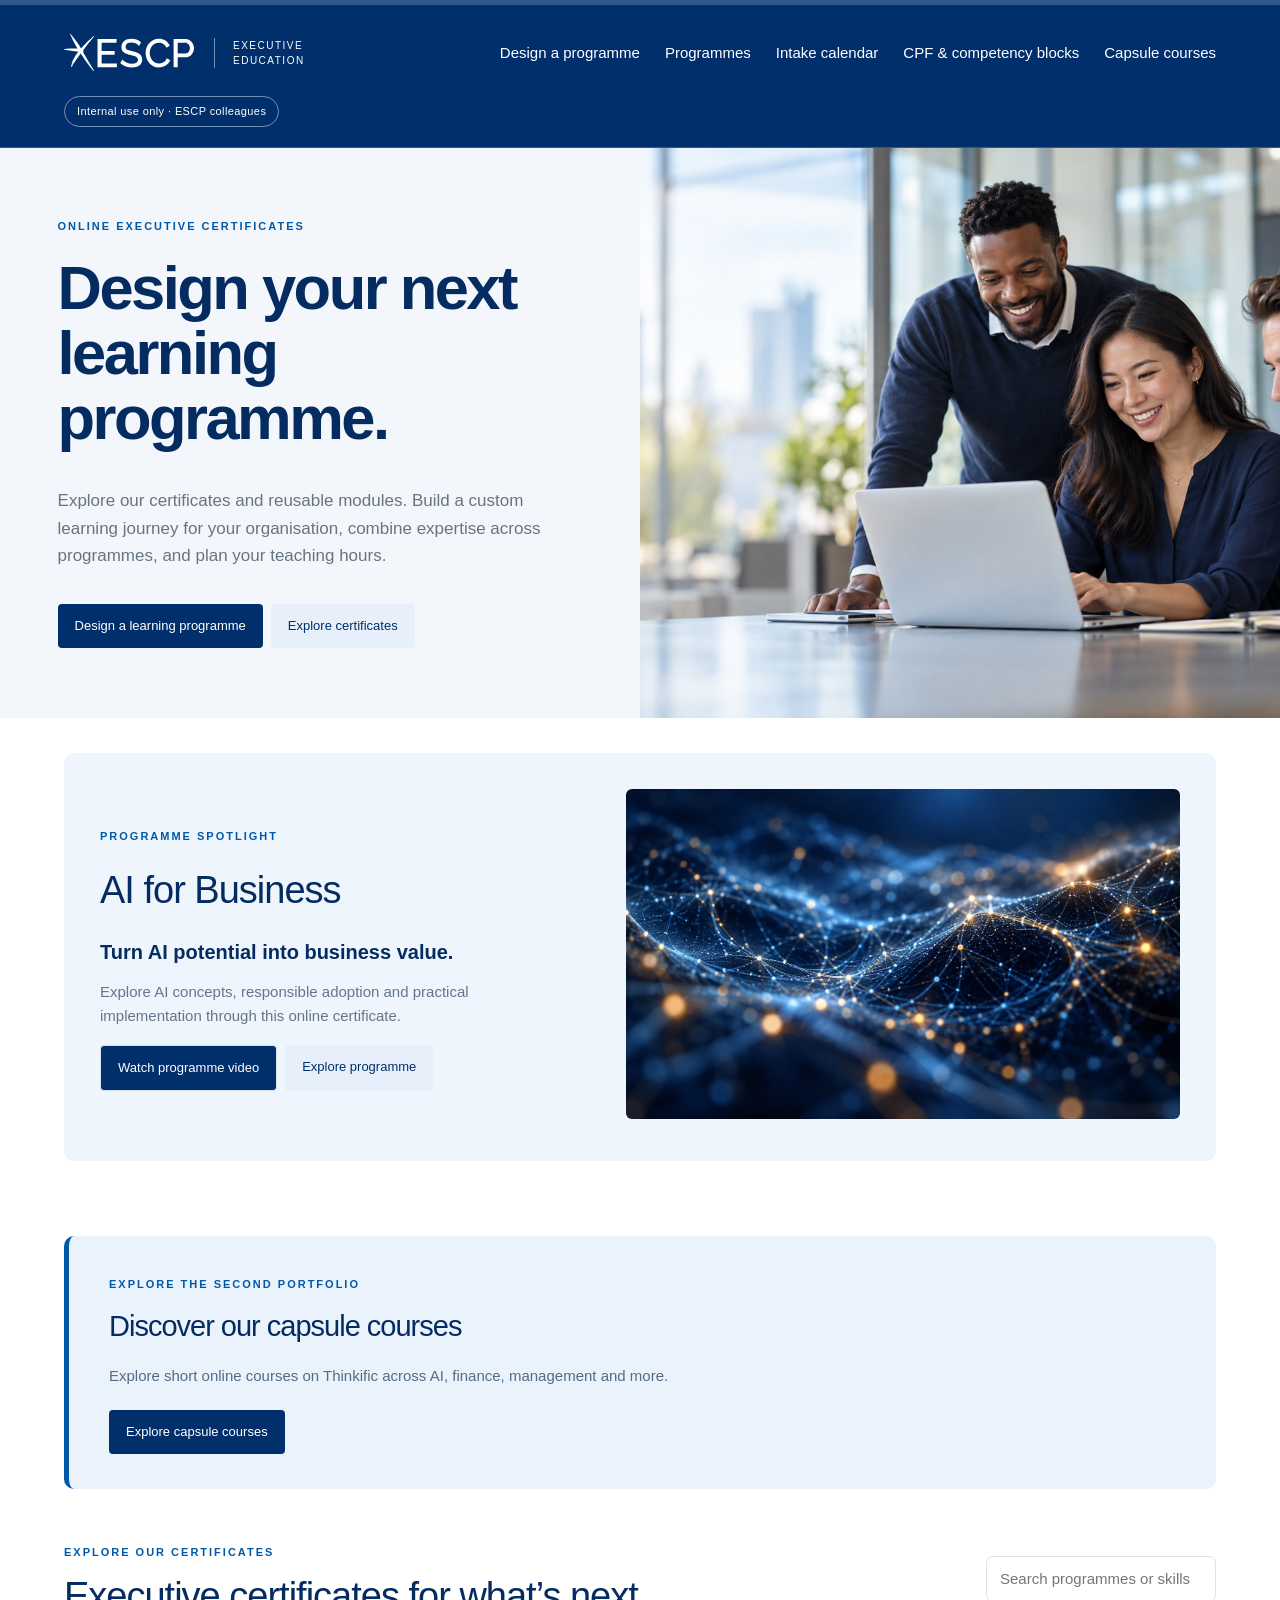
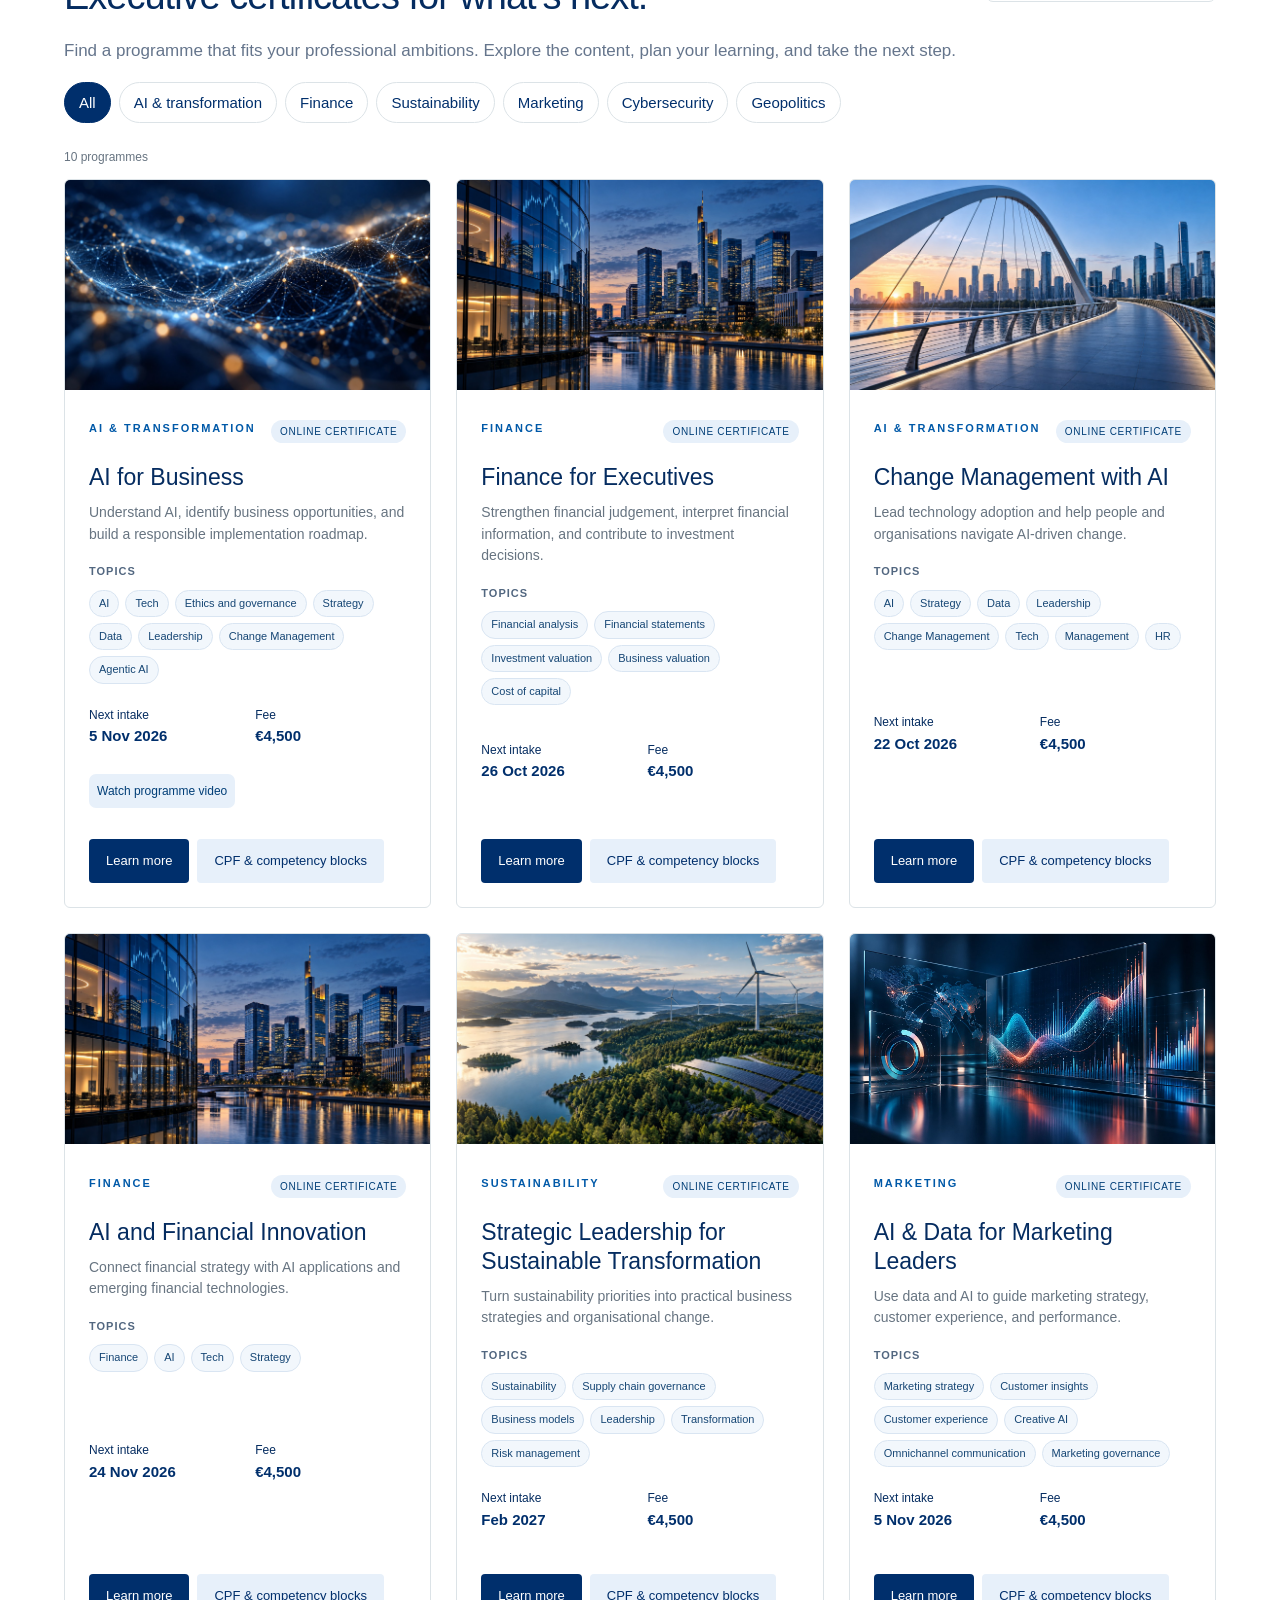
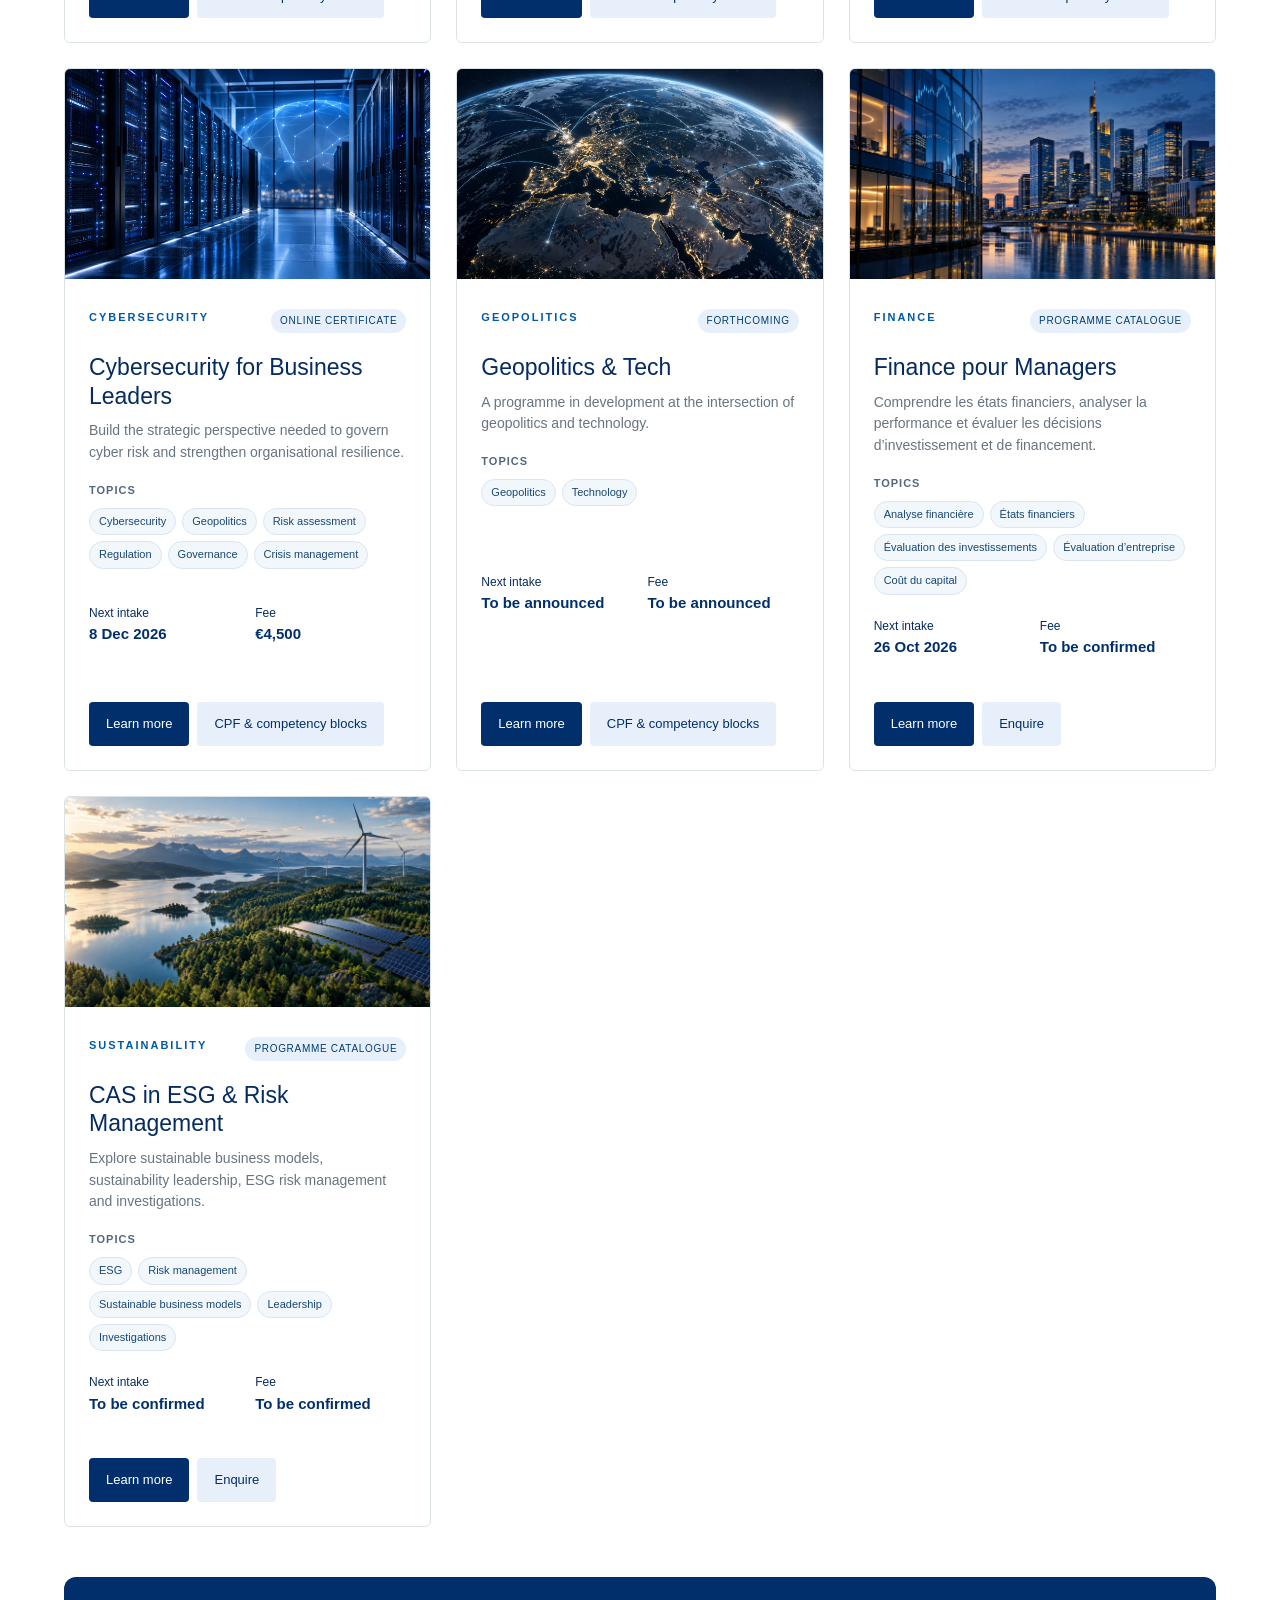
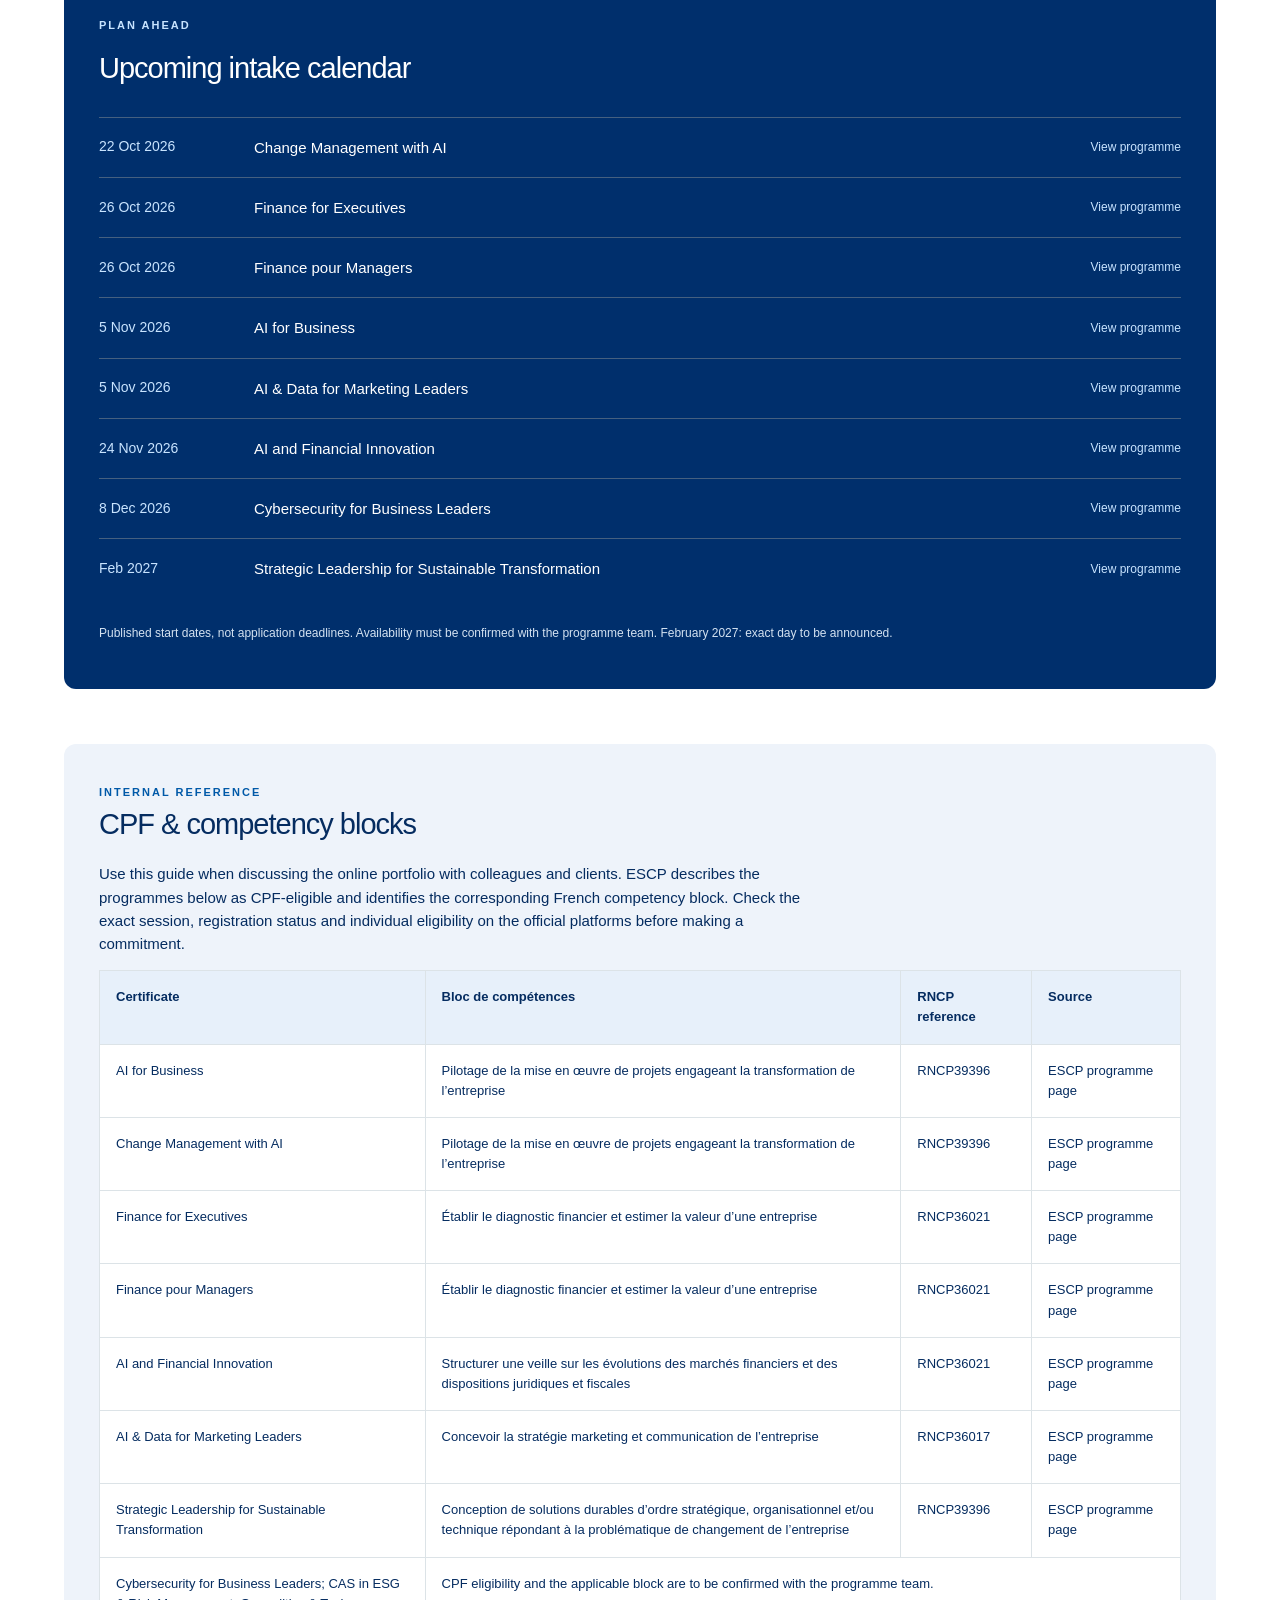
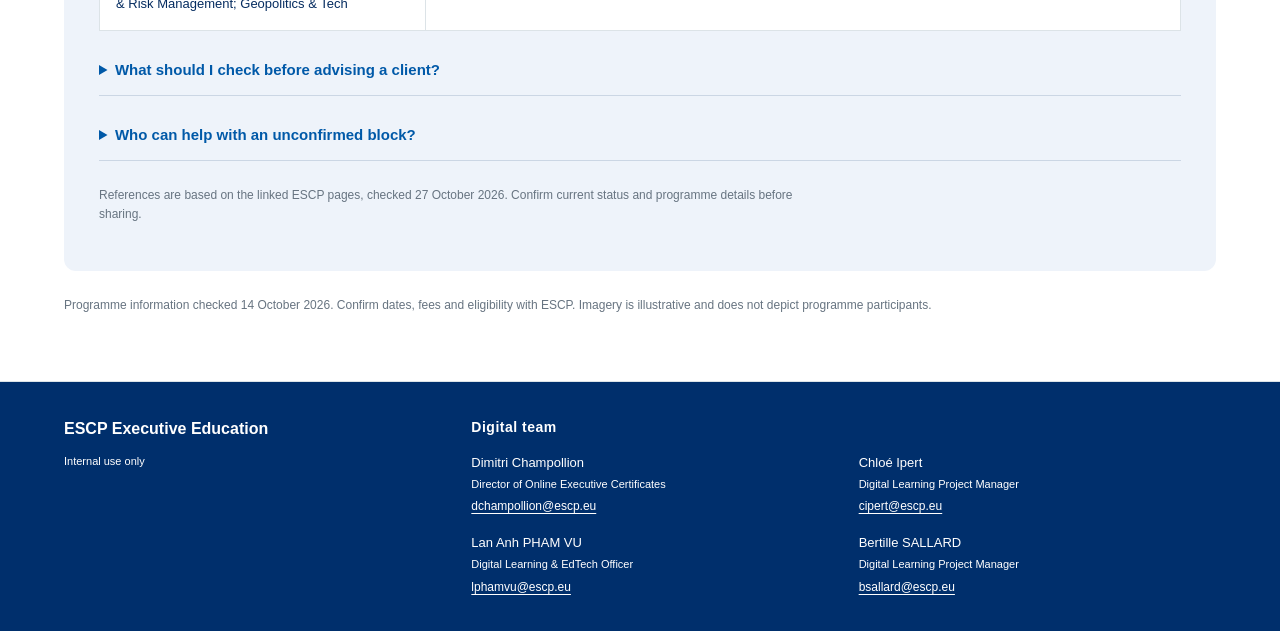
==== commit 03afa6a6: "Link capsule courses and simplify programme pages" ====
--- a/index.html
+++ b/index.html
@@ -23,7 +23,7 @@
 .footer-team li span,.footer-team li a{display:block}.footer-team li a{font-size:12px;margin-top:3px;overflow-wrap:anywhere;text-decoration:underline;text-underline-offset:3px}
 @media(max-width:700px){body>footer.digital-team-footer{grid-template-columns:1fr;gap:24px}.footer-team ul{grid-template-columns:1fr}body>header nav{flex-wrap:wrap}}
 @media print{body>header,body>footer.digital-team-footer{display:none!important}}
-</style><style>.digital-team-footer .team-role{display:block;color:#fff;font-size:11px;line-height:1.5;margin:3px 0 5px}</style></head><body><header><a class="brand" href="index.html"><svg class="escp-logo" role="img" aria-label="ESCP" id="Calque_1" data-name="Calque 1" xmlns="http://www.w3.org/2000/svg" viewBox="0 0 990.33 285.51">
+</style><style>.digital-team-footer .team-role{display:block;color:#fff;font-size:11px;line-height:1.5;margin:3px 0 5px}</style><style>.capsule-promo{margin:25px 0 50px;padding:35px 40px;background:#eaf3fc;border-radius:10px;border-left:5px solid #0059a8}.capsule-promo h2{margin:10px 0}.capsule-promo p{color:#536b85;max-width:620px}.capsule-promo .cta{margin-top:8px}@media(max-width:600px){.capsule-promo{padding:25px}}</style></head><body><header><a class="brand" href="index.html"><svg class="escp-logo" role="img" aria-label="ESCP" id="Calque_1" data-name="Calque 1" xmlns="http://www.w3.org/2000/svg" viewBox="0 0 990.33 285.51">
   <defs>
     <style>
       .cls-1 {
@@ -39,4 +39,4 @@
   <path class="cls-1" d="M780.55,192.4c-12.46,25.69-38.73,34.81-57.43,34.81-38.08,0-70.27-36.81-70.27-80.38,0-38.41,24.32-79.23,69.42-79.23,11.76,0,40.66,3.23,55.14,33.08l2.73,5.64,25.27-15.76-2.15-4.6c-14.04-29.98-43.9-47.87-79.86-47.87-63.72,0-101.79,54.7-101.79,107.59s40.33,111.04,100.37,111.04c31.53,0,70.98-17.49,85.36-50.92l2.09-4.88-26.34-13.75-2.54,5.22Z"/>
   <path class="cls-1" d="M866.21,68.36h57.43c19.55,0,35.45,18.24,35.45,40.66,0,19.99-11.82,41.24-33.74,41.24h-59.14v-81.89h0ZM924.49,39.14h-89.53v215.75h31.25v-75.42h60c39.61,0,64.13-36.57,64.13-70.46s-27.04-69.88-65.85-69.88Z"/>
   <path class="cls-1" d="M219.39,264.53c-25.55-40.41-51.27-85.07-75.49-127.48,1.39-.14,2.67-.8,3.68-1.93,1.44-1.61,1.82-3.72,1.64-5.89-.16-2.03-1.29-3.64-3.53-4.89,2.63-2.91,6.23-6.93,6.23-6.93,5.91-6.07,10.85-13.26,15.63-20.21,1.73-2.52,15.74-20.59,15.74-20.59l.11-.11c2.72-3.26,5.87-7.11,9.28-11.25,11.67-14.22,26.86-33.53,34.44-42.85,1.79-2.24,1.97-3.79,1.06-4.75-.73-.71-2.76-.69-4.48,1.17-9.63,9.75-21.68,19.23-32.15,29.09-5.27,4.96-22.19,22.68-25.47,25.65-5.98,5.43-10.39,11.31-15.62,16.75-6.99,7.29-14.53,14.11-20.56,21.03-3.28-5.39-10.43-17.68-13.57-22.22-2.81-4.06-9.13-13.94-11.01-16.32-4.82-6.09-17.49-23.14-18.75-24.82,0,0-4.7-6.73-6.92-9.34,0,0-23.98-30.27-29.04-36.45-1.26-1.63-2.34-2.73-3.69-1.92-1.24.94-1.04,2.22-.14,4.12.57,1.11,18.43,39.18,18.43,39.18,2.7,5.65,17.03,32.33,19.82,37.5,4.13,7.66,8.41,15.59,13.24,23.07,2.12,3.25,4.41,6.44,6.68,9.59-1.48.02-20.09-.43-23.58-.51-3.09-.07-8.47-.22-11.43-.3-6.49-.17-14.48.3-26.02.3l-18.95.56c-1.83,0-15.92,1.51-18.65,1.96-.9.15-2.09.48-2.76.58-1.66.27-3.22.89-3.53,2.38-.38,2.06,3.53,1.98,4.47,2.35,8.89,1.89,21.7,3.64,23.65,3.92q13.8,1.96,37.45,5.88c2.68.44,28.39,4.1,31.46,4.46,3.08.36,10.12-.05,13.08.34-14.07,17.35-27.47,38.29-38.11,58.02-8.57,15.89-12.63,33.27-16.54,49.03-.78,3.1-2.49,9.14,1.48,9.63,3.88.48,6.26-6.52,6.26-6.52,4.79-13.72,15.1-25.71,23.08-37.53.88-1.3,14.57-20.66,24.7-34.17,1.29-1.87,14.86-23.1,16.11-24.42,3.67,4.45,7.76,13.43,11.51,18.77,7.27,10.35,14.7,19.41,21.47,31.65,15.56,23.98,53.61,69.57,60.74,79.56.98,1.37,2.26,3.06,4.21,4.47,1.15.83,2.48,1.72,3.4,1.22,1.75-.96.61-2.53-.04-4.2-.38-.98-.84-1.93-1.36-2.85l-4.91-8.82c-.82-1.71-1.74-3.36-2.75-4.97Z"/>
-</svg><span>EXECUTIVE EDUCATION</span></a><nav><a href="design-programme.html">Design a programme</a><a href="index.html#portfolio">Programmes</a><a href="index.html#timeline">Intake calendar</a><a href="index.html#funding">CPF &amp; competency blocks</a></nav><span class="internal-use">Internal use only · ESCP colleagues</span></header><main><section class="hero"><div class="herocopy"><span class="eyebrow">Online executive certificates</span><h1>Design your next<br>learning programme.</h1><p class="intro">Explore our certificates and reusable modules. Build a custom learning journey for your organisation, combine expertise across programmes, and plan your teaching hours.</p><div class="actions"><a class="cta" href="design-programme.html">Design a learning programme</a><a class="cta secondary" href="#portfolio">Explore certificates</a></div></div><img class="hero-image" src="assets/hero.jpg" alt="Illustrative image of professionals learning together"></section><section class="spotlight"><div><span class="eyebrow">Programme spotlight</span><h2>AI for Business</h2><h3>Turn AI potential into business value.</h3><p>Explore AI concepts, responsible adoption and practical implementation through this online certificate.</p><div class="actions"><button class="cta" onclick="playVideo(0)">Watch programme video</button><a class="cta secondary" href="artificial-intelligence-business-certificate.html">Explore programme</a></div></div><button class="video-cover" onclick="playVideo(0)" aria-label="Watch AI for Business programme video"><img src="assets/ai.jpg" alt="Abstract AI data network"></button></section><section id="portfolio"><div class="sectiontop"><div><span class="eyebrow">Explore our certificates</span><h2>Executive certificates for what’s next.</h2></div><input id="search" aria-label="Search programmes" placeholder="Search programmes or skills"></div><p class="programintro">Find a programme that fits your professional ambitions. Explore the content, plan your learning, and take the next step.</p><div class="tools" id="filters"></div><p id="count" class="note" aria-live="polite"></p><div class="grid" id="projects"></div></section><section class="roadmap" id="timeline"><span class="eyebrow">Plan ahead</span><h2>Upcoming intake calendar</h2><div class="calendar" id="calendar"></div><p class="note" style="color:#d3e2f1">Published start dates, not application deadlines. Availability must be confirmed with the programme team. February 2027: exact day to be announced.</p></section><section id="funding" class="funding"><span class="eyebrow">Internal reference</span><h2>CPF &amp; competency blocks</h2><p>Use this guide when discussing the online portfolio with colleagues and clients. ESCP describes the programmes below as CPF-eligible and identifies the corresponding French competency block. Check the exact session, registration status and individual eligibility on the official platforms before making a commitment.</p><div class="tablewrap"><table><thead><tr><th>Certificate</th><th>Bloc de compétences</th><th>RNCP reference</th><th>Source</th></tr></thead><tbody><tr><td>AI for Business</td><td>Pilotage de la mise en œuvre de projets engageant la transformation de l’entreprise</td><td>RNCP39396</td><td><a href="https://escp.eu/fr/programmes/open-programmes/certificat-intelligence-artificielle-ia-business" target="_blank" rel="noopener">ESCP programme page</a></td></tr><tr><td>Change Management with AI</td><td>Pilotage de la mise en œuvre de projets engageant la transformation de l’entreprise</td><td>RNCP39396</td><td><a href="https://escp.eu/fr/programmes/open-programmes/change-management-with-ai" target="_blank" rel="noopener">ESCP programme page</a></td></tr><tr><td>Finance for Executives</td><td>Établir le diagnostic financier et estimer la valeur d’une entreprise</td><td>RNCP36021</td><td><a href="https://escp.eu/programmes/open-programmes/finance-executives" target="_blank" rel="noopener">ESCP programme page</a></td></tr><tr><td>Finance pour Managers</td><td>Établir le diagnostic financier et estimer la valeur d’une entreprise</td><td>RNCP36021</td><td><a href="https://escp.eu/fr/programmes/open-programmes/certificat-online-finance-pour-managers" target="_blank" rel="noopener">ESCP programme page</a></td></tr><tr><td>AI and Financial Innovation</td><td>Structurer une veille sur les évolutions des marchés financiers et des dispositions juridiques et fiscales</td><td>RNCP36021</td><td><a href="https://escp.eu/fr/programmes/open-programmes/financial-innovation-ai" target="_blank" rel="noopener">ESCP programme page</a></td></tr><tr><td>AI &amp; Data for Marketing Leaders</td><td>Concevoir la stratégie marketing et communication de l’entreprise</td><td>RNCP36017</td><td><a href="https://escp.eu/fr/programmes/open-programmes/certificat-ai-data-marketing-leaders" target="_blank" rel="noopener">ESCP programme page</a></td></tr><tr><td>Strategic Leadership for Sustainable Transformation</td><td>Conception de solutions durables d’ordre stratégique, organisationnel et/ou technique répondant à la problématique de changement de l’entreprise</td><td>RNCP39396</td><td><a href="https://escp.eu/fr/programmes/open-programmes/strategic-leadership-sustainable-transformation" target="_blank" rel="noopener">ESCP programme page</a></td></tr><tr><td>Cybersecurity for Business Leaders; CAS in ESG &amp; Risk Management; Geopolitics &amp; Tech</td><td colspan="3">CPF eligibility and the applicable block are to be confirmed with the programme team.</td></tr></tbody></table></div><details><summary>What should I check before advising a client?</summary><p>Confirm the exact certificate, delivery format and session on <a href="https://www.moncompteformation.gouv.fr/" target="_blank" rel="noopener">Mon Compte Formation</a>, and check the qualification and its current status on <a href="https://www.francecompetences.fr/recherche_certificationprofessionnelle/" target="_blank" rel="noopener">France compétences</a>. An ESCP certificate and an RNCP competency block have distinct validation requirements.</p></details><details><summary>Who can help with an unconfirmed block?</summary><p>Contact the Digital Executive Education team to verify the programme, block and eligibility for the relevant session.</p></details><p class="note">References are based on the linked ESCP pages, checked 27 October 2026. Confirm current status and programme details before sharing.</p></section><p class="note">Programme information checked 14 October 2026. Confirm dates, fees and eligibility with ESCP. Imagery is illustrative and does not depict programme participants.</p></main><footer class="digital-team-footer"><div class="footer-heading"><strong>ESCP Executive Education</strong><span>Internal use only</span></div><div class="footer-team"><h2>Digital team</h2><ul><li><span>Dimitri Champollion</span><small class="team-role">Director of Online Executive Certificates</small><a href="mailto:dchampollion@escp.eu">dchampollion@escp.eu</a></li><li><span>Chloé Ipert</span><small class="team-role">Digital Learning Project Manager</small><a href="mailto:cipert@escp.eu">cipert@escp.eu</a></li><li><span>Lan Anh PHAM VU</span><small class="team-role">Digital Learning &amp; EdTech Officer</small><a href="mailto:lphamvu@escp.eu">lphamvu@escp.eu</a></li><li><span>Bertille SALLARD</span><small class="team-role">Digital Learning Project Manager</small><a href="mailto:bsallard@escp.eu">bsallard@escp.eu</a></li></ul></div></footer><dialog id="modal"><button class="close" id="close">Close</button><div id="modalbody"></div></dialog><script>const data=[["AI for Business", "AI & transformation", "5 Nov 2026", "2026-11-05", "72 hours", "English", "Understand AI, identify business opportunities, and build a responsible implementation roadmap.", "artificial-intelligence-business-certificate", "6824a8dc40f1b31d6e028f21", "Executives, managers and professionals exploring AI-led transformation.", "AI value creation; core technologies; governance and ethics; AI project roadmaps; generative and agentic AI; monitoring change."], ["Finance for Executives", "Finance", "26 Oct 2026", "2026-10-26", "70 hours", "English / French", "Strengthen financial judgement, interpret financial information, and contribute to investment decisions.", "finance-executives", "687ed5206ab72813c16347e3", "Professionals seeking greater confidence in corporate finance.", "Financial performance, financial statements, investment decisions, financing and value creation."], ["Change Management with AI", "AI & transformation", "22 Oct 2026", "2026-10-22", "60 hours", "English", "Lead technology adoption and help people and organisations navigate AI-driven change.", "change-management-with-ai", "687ed62d6ab72813c1634b5a", "Functional managers, business unit leaders and transformation consultants.", "Initiating change; emerging technologies; uncertainty; AI roadmaps; overcoming resistance."], ["AI and Financial Innovation", "Finance", "24 Nov 2026", "2026-11-24", "60 hours", "English", "Connect financial strategy with AI applications and emerging financial technologies.", "financial-innovation-ai", "688c449c6ab728b9772b037b", "Banking, asset management, fintech and corporate finance professionals.", "Financial business models, AI decision-making, fintech, decentralised finance and practical AI projects."], ["Strategic Leadership for Sustainable Transformation", "Sustainability", "Feb 2027", "2027-02-01", "60 hours", "English", "Turn sustainability priorities into practical business strategies and organisational change.", "strategic-leadership-sustainable-transformation", "68a433ab5d69356dd75efb94", "Strategy, innovation and sustainability leaders, managers and consultants.", "Supply chain governance; sustainable business models; leadership; transformation management; risk."], ["AI & Data for Marketing Leaders", "Marketing", "5 Nov 2026", "2026-11-05", "See programme page", "English", "Use data and AI to guide marketing strategy, customer experience, and performance.", "certificate-ai-data-marketing-leaders", "691c9e423b5d002723d7b963", "Marketing, product, communication, digital and CRM professionals.", "Marketing strategy, customer intelligence, AI-enhanced journeys, omnichannel communication, performance and governance."], ["Cybersecurity for Business Leaders", "Cybersecurity", "8 Dec 2026", "2026-12-08", "60 hours", "English", "Build the strategic perspective needed to govern cyber risk and strengthen organisational resilience.", "cybersecurity-for-business-leaders", "", "Executives and senior decision-makers responsible for digital resilience.", "Geopolitics; threat analysis; regulation; risk protection and governance; cyber crisis decisions."], ["Geopolitics & Tech", "Geopolitics", "To be announced", "", "To be announced", "To be announced", "A programme in development at the intersection of geopolitics and technology.", "", "", "Audience details to be announced.", "Programme content, dates, fees and registration details will be published once confirmed."]];const programmes=[{"weeks":"18 weeks","workload":"120 hours","prereq":"Open to motivated professionals. Strong commitment and intellectual engagement are expected.","objectives":["Identify opportunities to create value with AI.","Plan an AI implementation roadmap.","Evaluate governance, ethics and responsible adoption."],"modules":["Value creation with data and AI","Core AI concepts and technologies","Governance and ethics","AI project roadmaps","From generative to agentic AI","Monitoring change"],"faculty":["Louis-David Benyayer","Javier Amaya Silva, Daniel Pesch and David Lehmann","Erwan Lamy and Marie L’Hermite","Alessandro Lanteri","Matthieu Biava"],"assessment":"Module quizzes and assignments, plus an individual capstone applying AI to an organisational project.","title":"AI for Business","topic":"AI & transformation","date":"5 Nov 2026","sort":"2026-11-05","hours":"72 hours","language":"English","description":"Understand AI, identify business opportunities, and build a responsible implementation roadmap.","official":"https://escp.eu/programmes/open-programmes/artificial-intelligence-business-certificate","apply":"https://openenrollment.escp.eu/templates/6824a8dc40f1b31d6e028f21/start","audience":"Executives, managers and professionals exploring AI-led transformation.","slug":"artificial-intelligence-business-certificate","image":"ai","topics":["AI","Tech","Ethics and governance","Strategy","Data","Leadership","Change Management","Agentic AI"]},{"weeks":"Confirm with programme team","workload":"Confirm with programme team","prereq":"Open to non-financial professionals. No prior financial expertise is required.","objectives":["Interpret financial statements and performance indicators.","Evaluate investments and business value.","Use financial reasoning in strategic decisions."],"modules":["Course overview and financial approach","Demystifying financial logic","Financial analysis: statements and accounting","Financial analysis: performance indicators","Investment project valuation","Financial asset valuation","Cost of capital"],"faculty":[],"assessment":"Confirm the current assessment and certificate requirements with the programme team.","title":"Finance for Executives","topic":"Finance","date":"26 Oct 2026","sort":"2026-10-26","hours":"70 hours","language":"English / French","description":"Strengthen financial judgement, interpret financial information, and contribute to investment decisions.","official":"https://escp.eu/programmes/open-programmes/finance-executives","apply":"https://openenrollment.escp.eu/templates/687ed5206ab72813c16347e3/start","audience":"Professionals seeking greater confidence in corporate finance.","slug":"finance-executives","image":"finance","topics":["Financial analysis","Financial statements","Investment valuation","Business valuation","Cost of capital"]},{"weeks":"15 weeks","workload":"120 hours","prereq":"Open to motivated professionals. No technical background is required.","objectives":["Plan technology-driven transformation.","Evaluate organisational and ethical implications.","Address resistance and support adoption."],"modules":["Initiating and monitoring change","Emerging technologies","Navigating uncertainty","Designing an AI roadmap","Overcoming resistance to change"],"faculty":[],"assessment":"Module quizzes and assignments, plus an individual capstone on technological change.","title":"Change Management with AI","topic":"AI & transformation","date":"22 Oct 2026","sort":"2026-10-22","hours":"60 hours","language":"English","description":"Lead technology adoption and help people and organisations navigate AI-driven change.","official":"https://escp.eu/programmes/open-programmes/change-management-with-ai","apply":"https://openenrollment.escp.eu/templates/687ed62d6ab72813c1634b5a/start","audience":"Functional managers, business unit leaders and transformation consultants.","slug":"change-management-with-ai","image":"bridge","topics":["AI","Strategy","Data","Leadership","Change Management","Tech","Management","HR"]},{"weeks":"15 weeks","workload":"120 hours","prereq":"Confirm entry requirements and the expected technical preparation with the programme team.","objectives":["Evaluate financial business model innovation.","Assess AI and fintech applications.","Plan implementation and consider digital-asset risks."],"modules":["Elective: fintech and financial services OR decentralised finance and digital assets","Business model innovation in finance","AI applications in finance","Leading AI implementation in finance","Generative AI and machine learning in finance"],"faculty":["Santiago Barraza (Academic Director)"],"assessment":"Quizzes and assignments, plus a group capstone project.","title":"AI and Financial Innovation","topic":"Finance","date":"24 Nov 2026","sort":"2026-11-24","hours":"60 hours","language":"English","description":"Connect financial strategy with AI applications and emerging financial technologies.","official":"https://escp.eu/programmes/open-programmes/financial-innovation-ai","apply":"https://openenrollment.escp.eu/templates/688c449c6ab728b9772b037b/start","audience":"Banking, asset management, fintech and corporate finance professionals.","slug":"financial-innovation-ai","image":"finance","topics":["Finance","AI","Tech","Strategy"]},{"weeks":"17 weeks","workload":"120 hours","prereq":"Open to motivated professionals. Strong commitment and intellectual engagement are expected.","objectives":["Identify sustainable business opportunities.","Lead organisational transformation.","Assess sustainability-related risks."],"modules":["Sustainability and supply chain governance","Designing sustainable business models","Leadership for sustainability transformation","Sustainable transformation management","Risk management"],"faculty":["Christian Durach","Florian Lüdeke-Freund","Carolin Waldner","Max Weiß","Ulrich Hagel and Michael Wiedmann"],"assessment":"Module quizzes and/or assignments, plus an individual capstone.","title":"Strategic Leadership for Sustainable Transformation","topic":"Sustainability","date":"Feb 2027","sort":"2027-02-01","hours":"60 hours","language":"English","description":"Turn sustainability priorities into practical business strategies and organisational change.","official":"https://escp.eu/programmes/open-programmes/strategic-leadership-sustainable-transformation","apply":"https://openenrollment.escp.eu/templates/68a433ab5d69356dd75efb94/start","audience":"Strategy, innovation and sustainability leaders, managers and consultants.","slug":"strategic-leadership-sustainable-transformation","image":"sustainability","topics":["Sustainability","Supply chain governance","Business models","Leadership","Transformation","Risk management"]},{"weeks":"Confirm with programme team","workload":"Confirm with programme team","prereq":"Confirm current admission requirements with the programme team.","objectives":["Build data-informed marketing strategies.","Use AI for customer insight and experience.","Develop responsible marketing technology governance."],"modules":["Marketing strategy and value creation in the AI era","Decision intelligence and customer insights","AI-enabled customer experience design","AI-enabled creative practices and omnichannel communication","Marketing technology, governance and operating models"],"faculty":["Isabella Maggioni","Hsin-Hsuan Meg Lee","Vitor Lima","Lorena Blasco-Arcas","Guillaume Thfoin"],"assessment":"Module quizzes and/or assignments, plus an individual capstone.","title":"AI & Data for Marketing Leaders","topic":"Marketing","date":"5 Nov 2026","sort":"2026-11-05","hours":"See programme page","language":"English","description":"Use data and AI to guide marketing strategy, customer experience, and performance.","official":"https://escp.eu/programmes/open-programmes/certificate-ai-data-marketing-leaders","apply":"https://openenrollment.escp.eu/templates/691c9e423b5d002723d7b963/start","audience":"Marketing, product, communication, digital and CRM professionals.","slug":"certificate-ai-data-marketing-leaders","image":"marketing","topics":["Marketing strategy","Customer insights","Customer experience","Creative AI","Omnichannel communication","Marketing governance"]},{"weeks":"17 weeks","workload":"120 hours","prereq":"No technical background is required. Designed around executive oversight and governance.","objectives":["Assess strategic cyber risks.","Strengthen governance and organisational resilience.","Practise executive cyber-crisis decisions."],"modules":["Geopolitics and cybersecurity","Threat analysis and risk assessment","Regulatory environment","Risk protection strategy and governance","Cyber-crisis decision exercise"],"faculty":["Bastian Dufilhol (Academic Director)"],"assessment":"Quizzes, assignments, and an individual confidential capstone on an organisational challenge.","title":"Cybersecurity for Business Leaders","topic":"Cybersecurity","date":"8 Dec 2026","sort":"2026-12-08","hours":"60 hours","language":"English","description":"Build the strategic perspective needed to govern cyber risk and strengthen organisational resilience.","official":"https://escp.eu/programmes/open-programmes/cybersecurity-for-business-leaders","apply":"https://escp.eu/programmes/open-programmes/cybersecurity-for-business-leaders","audience":"Executives and senior decision-makers responsible for digital resilience.","slug":"cybersecurity-for-business-leaders","image":"cyber","topics":["Cybersecurity","Geopolitics","Risk assessment","Regulation","Governance","Crisis management"]},{"weeks":"To be announced","workload":"To be announced","prereq":"To be announced.","objectives":[],"modules":[],"faculty":[],"assessment":"Programme structure and assessment are to be announced.","title":"Geopolitics & Tech","topic":"Geopolitics","date":"To be announced","sort":"","hours":"To be announced","language":"To be announced","description":"A programme in development at the intersection of geopolitics and technology.","official":"","apply":"","audience":"Audience details to be announced.","slug":"geopolitics-tech","image":"geopolitics","topics":["Geopolitics","Technology"]},{"title":"Finance pour Managers","slug":"finance-pour-managers","topic":"Finance","language":"Français","image":"finance","description":"Comprendre les états financiers, analyser la performance et évaluer les décisions d’investissement et de financement.","topics":["Analyse financière","États financiers","Évaluation des investissements","Évaluation d’entreprise","Coût du capital"],"codes":["CORFI-01","CORFI-02","CORFI-03","CORFI-04","CORFI-05"],"date":"26 Oct 2026","sort":"2026-10-26","hours":"To be confirmed","weeks":"To be confirmed","workload":"To be confirmed","prereq":"Confirm with the programme team.","objectives":[],"modules":["Analyse financière, partie I : Comment construire des états financiers ?","Analyse financière partie II : Comment traduire vos performances en chiffres","Évaluation financière, partie I : Comment évaluer une opportunité d'investissement ?","Évaluation financière, partie II : comment évaluer votre entreprise","Coût du capital : Comment évaluer le rendement exigé par les fournisseurs de capitaux"],"faculty":["Fahmi Ben Abdelkader"],"assessment":"Confirm assessment and certificate requirements with the programme team.","official":"","apply":"","audience":"Discuss programme fit with the programme team.","listingStatus":"Programme catalogue"},{"title":"CAS in ESG & Risk Management","slug":"cas-esg-risk-management","topic":"Sustainability","language":"To be confirmed","image":"sustainability","description":"Explore sustainable business models, sustainability leadership, ESG risk management and investigations.","topics":["ESG","Risk management","Sustainable business models","Leadership","Investigations"],"codes":["SUSTR-02","SUSTR-04","SUSTR-05","ASESG-02","ASESG-03"],"date":"To be confirmed","sort":"","hours":"To be confirmed","weeks":"To be confirmed","workload":"To be confirmed","prereq":"Confirm with the programme team.","objectives":[],"modules":["Designing Sustainable Business Models","Leadership for Sustainability Transformation","Risk Management","Risk Management - part II","Investigations"],"faculty":["Florian Lüdeke-Freund","Carolin Waldner","Michael Wiedmann","Ulrich Hagel"],"assessment":"Confirm assessment and certificate requirements with the programme team.","official":"","apply":"","audience":"Discuss programme fit with the programme team.","listingStatus":"Programme catalogue"}];const media={"0":{"url":"https://player.vimeo.com/video/1094338998?h=e0b5389a53","label":"Watch programme video","type":"video"}};function actions(d){return d.apply?`<a class="cta" href="${d.apply}" target="_blank" rel="noopener">Apply online</a><a class="cta secondary" href="${d.official}" target="_blank" rel="noopener">Official programme & brochure</a>`:'<p>Registration details to be announced.</p>'}function playVideo(i){const m=media[i],d=programmes[i];if(!m)return;document.getElementById('modalbody').innerHTML=`<span class="eyebrow">${m.type==='video'?'Programme video':'Official masterclass replay'}</span><h2>${d.title}</h2>`+(m.type==='video'?`<div class="video-frame"><iframe src="${m.url}" title="${d.title} programme video" allow="fullscreen; picture-in-picture" allowfullscreen referrerpolicy="strict-origin-when-cross-origin"></iframe></div>`:`<p>The replay linked from the official ESCP programme page opens on its provider’s website. Registration may be required.</p><a class="cta" href="${m.url}" target="_blank" rel="noopener">Open official replay</a>`);document.getElementById('modal').showModal()}document.getElementById('close').onclick=()=>document.getElementById('modal').close();document.getElementById('modal').addEventListener('close',()=>{document.getElementById('modalbody').innerHTML=''});let filter='All';const cats=['All',...new Set(programmes.map(d=>d.topic))];const filters=document.getElementById('filters');function render(){filters.innerHTML=cats.map(c=>`<button class="${c===filter?'active':''}" aria-pressed="${c===filter}">${c}</button>`).join('');const q=document.getElementById('search').value.toLowerCase();const rows=programmes.filter(d=>(filter==='All'||d.topic===filter)&&[d.title,d.topic,d.description,d.audience,...d.topics].join(' ').toLowerCase().includes(q));document.getElementById('count').textContent=rows.length+' programmes';document.getElementById('projects').innerHTML=rows.map(d=>{let i=programmes.indexOf(d);return `<article class="card"><a href="${d.slug}.html" tabindex="-1" aria-hidden="true"><img class="cardimage" src="assets/${d.image}.jpg" alt="" loading="lazy"></a><div class="cardbody"><div class="cardtop"><span class="eyebrow">${d.topic}</span><span class="tag">${d.listingStatus||(d.official?'Online certificate':'Forthcoming')}</span></div><h3><a href="${d.slug}.html">${d.title}</a></h3><p>${d.description}</p><div class="course-topics" aria-label="Programme topics"><span class="topics-label">Topics</span><ul>${d.topics.map(t=>`<li>${t}</li>`).join('')}</ul></div><div class="facts"><span>Next intake<strong>${d.date}</strong></span><span>Fee<strong>${d.listingStatus?'To be confirmed':(d.official?'€4,500':'To be announced')}</strong></span></div><div class="meta">${media[i]?`<button class="video-button" onclick="playVideo(${i})">${media[i].type==='video'?'Watch programme video':'Watch official replay'}</button>`:''}<div class="actions"><a class="cta" href="${d.slug}.html">Learn more</a>${d.listingStatus?`<a class="cta secondary" href="mailto:dchampollion@escp.eu?subject=${encodeURIComponent(d.title)}">Enquire</a>`:`<a class="cta secondary" href="index.html#funding">CPF &amp; competency blocks</a>`}</div></div></div></article>`}).join('')||'<p class="empty">No matching programmes. Try another search.</p>';filters.querySelectorAll('button').forEach(b=>b.onclick=()=>{filter=b.textContent;render()})}document.getElementById('search').addEventListener('input',render);document.getElementById('calendar').innerHTML=programmes.filter(d=>d.sort).sort((a,b)=>a.sort.localeCompare(b.sort)).map(d=>`<div class="event"><time>${d.date}</time><span>${d.title}</span><a href="${d.slug}.html">View programme</a></div>`).join('');render();</script></body></html>+</svg><span>EXECUTIVE EDUCATION</span></a><nav><a href="design-programme.html">Design a programme</a><a href="index.html#portfolio">Programmes</a><a href="index.html#timeline">Intake calendar</a><a href="index.html#funding">CPF &amp; competency blocks</a><a href="https://decisionmaking.thinkific.com/collections" target="_blank" rel="noopener noreferrer">Capsule courses</a></nav><span class="internal-use">Internal use only · ESCP colleagues</span></header><main><section class="hero"><div class="herocopy"><span class="eyebrow">Online executive certificates</span><h1>Design your next<br>learning programme.</h1><p class="intro">Explore our certificates and reusable modules. Build a custom learning journey for your organisation, combine expertise across programmes, and plan your teaching hours.</p><div class="actions"><a class="cta" href="design-programme.html">Design a learning programme</a><a class="cta secondary" href="#portfolio">Explore certificates</a></div></div><img class="hero-image" src="assets/hero.jpg" alt="Illustrative image of professionals learning together"></section><section class="spotlight"><div><span class="eyebrow">Programme spotlight</span><h2>AI for Business</h2><h3>Turn AI potential into business value.</h3><p>Explore AI concepts, responsible adoption and practical implementation through this online certificate.</p><div class="actions"><button class="cta" onclick="playVideo(0)">Watch programme video</button><a class="cta secondary" href="artificial-intelligence-business-certificate.html">Explore programme</a></div></div><button class="video-cover" onclick="playVideo(0)" aria-label="Watch AI for Business programme video"><img src="assets/ai.jpg" alt="Abstract AI data network"></button></section><section class="capsule-promo" aria-labelledby="capsule-title"><div><span class="eyebrow">Explore the second portfolio</span><h2 id="capsule-title">Discover our capsule courses</h2><p>Explore short online courses on Thinkific across AI, finance, management and more.</p><a class="cta" href="https://decisionmaking.thinkific.com/collections" target="_blank" rel="noopener noreferrer">Explore capsule courses</a></div></section><section id="portfolio"><div class="sectiontop"><div><span class="eyebrow">Explore our certificates</span><h2>Executive certificates for what’s next.</h2></div><input id="search" aria-label="Search programmes" placeholder="Search programmes or skills"></div><p class="programintro">Find a programme that fits your professional ambitions. Explore the content, plan your learning, and take the next step.</p><div class="tools" id="filters"></div><p id="count" class="note" aria-live="polite"></p><div class="grid" id="projects"></div></section><section class="roadmap" id="timeline"><span class="eyebrow">Plan ahead</span><h2>Upcoming intake calendar</h2><div class="calendar" id="calendar"></div><p class="note" style="color:#d3e2f1">Published start dates, not application deadlines. Availability must be confirmed with the programme team. February 2027: exact day to be announced.</p></section><section id="funding" class="funding"><span class="eyebrow">Internal reference</span><h2>CPF &amp; competency blocks</h2><p>Use this guide when discussing the online portfolio with colleagues and clients. ESCP describes the programmes below as CPF-eligible and identifies the corresponding French competency block. Check the exact session, registration status and individual eligibility on the official platforms before making a commitment.</p><div class="tablewrap"><table><thead><tr><th>Certificate</th><th>Bloc de compétences</th><th>RNCP reference</th><th>Source</th></tr></thead><tbody><tr><td>AI for Business</td><td>Pilotage de la mise en œuvre de projets engageant la transformation de l’entreprise</td><td>RNCP39396</td><td><a href="https://escp.eu/fr/programmes/open-programmes/certificat-intelligence-artificielle-ia-business" target="_blank" rel="noopener">ESCP programme page</a></td></tr><tr><td>Change Management with AI</td><td>Pilotage de la mise en œuvre de projets engageant la transformation de l’entreprise</td><td>RNCP39396</td><td><a href="https://escp.eu/fr/programmes/open-programmes/change-management-with-ai" target="_blank" rel="noopener">ESCP programme page</a></td></tr><tr><td>Finance for Executives</td><td>Établir le diagnostic financier et estimer la valeur d’une entreprise</td><td>RNCP36021</td><td><a href="https://escp.eu/programmes/open-programmes/finance-executives" target="_blank" rel="noopener">ESCP programme page</a></td></tr><tr><td>Finance pour Managers</td><td>Établir le diagnostic financier et estimer la valeur d’une entreprise</td><td>RNCP36021</td><td><a href="https://escp.eu/fr/programmes/open-programmes/certificat-online-finance-pour-managers" target="_blank" rel="noopener">ESCP programme page</a></td></tr><tr><td>AI and Financial Innovation</td><td>Structurer une veille sur les évolutions des marchés financiers et des dispositions juridiques et fiscales</td><td>RNCP36021</td><td><a href="https://escp.eu/fr/programmes/open-programmes/financial-innovation-ai" target="_blank" rel="noopener">ESCP programme page</a></td></tr><tr><td>AI &amp; Data for Marketing Leaders</td><td>Concevoir la stratégie marketing et communication de l’entreprise</td><td>RNCP36017</td><td><a href="https://escp.eu/fr/programmes/open-programmes/certificat-ai-data-marketing-leaders" target="_blank" rel="noopener">ESCP programme page</a></td></tr><tr><td>Strategic Leadership for Sustainable Transformation</td><td>Conception de solutions durables d’ordre stratégique, organisationnel et/ou technique répondant à la problématique de changement de l’entreprise</td><td>RNCP39396</td><td><a href="https://escp.eu/fr/programmes/open-programmes/strategic-leadership-sustainable-transformation" target="_blank" rel="noopener">ESCP programme page</a></td></tr><tr><td>Cybersecurity for Business Leaders; CAS in ESG &amp; Risk Management; Geopolitics &amp; Tech</td><td colspan="3">CPF eligibility and the applicable block are to be confirmed with the programme team.</td></tr></tbody></table></div><details><summary>What should I check before advising a client?</summary><p>Confirm the exact certificate, delivery format and session on <a href="https://www.moncompteformation.gouv.fr/" target="_blank" rel="noopener">Mon Compte Formation</a>, and check the qualification and its current status on <a href="https://www.francecompetences.fr/recherche_certificationprofessionnelle/" target="_blank" rel="noopener">France compétences</a>. An ESCP certificate and an RNCP competency block have distinct validation requirements.</p></details><details><summary>Who can help with an unconfirmed block?</summary><p>Contact the Digital Executive Education team to verify the programme, block and eligibility for the relevant session.</p></details><p class="note">References are based on the linked ESCP pages, checked 27 October 2026. Confirm current status and programme details before sharing.</p></section><p class="note">Programme information checked 14 October 2026. Confirm dates, fees and eligibility with ESCP. Imagery is illustrative and does not depict programme participants.</p></main><footer class="digital-team-footer"><div class="footer-heading"><strong>ESCP Executive Education</strong><span>Internal use only</span></div><div class="footer-team"><h2>Digital team</h2><ul><li><span>Dimitri Champollion</span><small class="team-role">Director of Online Executive Certificates</small><a href="mailto:dchampollion@escp.eu">dchampollion@escp.eu</a></li><li><span>Chloé Ipert</span><small class="team-role">Digital Learning Project Manager</small><a href="mailto:cipert@escp.eu">cipert@escp.eu</a></li><li><span>Lan Anh PHAM VU</span><small class="team-role">Digital Learning &amp; EdTech Officer</small><a href="mailto:lphamvu@escp.eu">lphamvu@escp.eu</a></li><li><span>Bertille SALLARD</span><small class="team-role">Digital Learning Project Manager</small><a href="mailto:bsallard@escp.eu">bsallard@escp.eu</a></li></ul></div></footer><dialog id="modal"><button class="close" id="close">Close</button><div id="modalbody"></div></dialog><script>const data=[["AI for Business", "AI & transformation", "5 Nov 2026", "2026-11-05", "72 hours", "English", "Understand AI, identify business opportunities, and build a responsible implementation roadmap.", "artificial-intelligence-business-certificate", "6824a8dc40f1b31d6e028f21", "Executives, managers and professionals exploring AI-led transformation.", "AI value creation; core technologies; governance and ethics; AI project roadmaps; generative and agentic AI; monitoring change."], ["Finance for Executives", "Finance", "26 Oct 2026", "2026-10-26", "70 hours", "English / French", "Strengthen financial judgement, interpret financial information, and contribute to investment decisions.", "finance-executives", "687ed5206ab72813c16347e3", "Professionals seeking greater confidence in corporate finance.", "Financial performance, financial statements, investment decisions, financing and value creation."], ["Change Management with AI", "AI & transformation", "22 Oct 2026", "2026-10-22", "60 hours", "English", "Lead technology adoption and help people and organisations navigate AI-driven change.", "change-management-with-ai", "687ed62d6ab72813c1634b5a", "Functional managers, business unit leaders and transformation consultants.", "Initiating change; emerging technologies; uncertainty; AI roadmaps; overcoming resistance."], ["AI and Financial Innovation", "Finance", "24 Nov 2026", "2026-11-24", "60 hours", "English", "Connect financial strategy with AI applications and emerging financial technologies.", "financial-innovation-ai", "688c449c6ab728b9772b037b", "Banking, asset management, fintech and corporate finance professionals.", "Financial business models, AI decision-making, fintech, decentralised finance and practical AI projects."], ["Strategic Leadership for Sustainable Transformation", "Sustainability", "Feb 2027", "2027-02-01", "60 hours", "English", "Turn sustainability priorities into practical business strategies and organisational change.", "strategic-leadership-sustainable-transformation", "68a433ab5d69356dd75efb94", "Strategy, innovation and sustainability leaders, managers and consultants.", "Supply chain governance; sustainable business models; leadership; transformation management; risk."], ["AI & Data for Marketing Leaders", "Marketing", "5 Nov 2026", "2026-11-05", "See programme page", "English", "Use data and AI to guide marketing strategy, customer experience, and performance.", "certificate-ai-data-marketing-leaders", "691c9e423b5d002723d7b963", "Marketing, product, communication, digital and CRM professionals.", "Marketing strategy, customer intelligence, AI-enhanced journeys, omnichannel communication, performance and governance."], ["Cybersecurity for Business Leaders", "Cybersecurity", "8 Dec 2026", "2026-12-08", "60 hours", "English", "Build the strategic perspective needed to govern cyber risk and strengthen organisational resilience.", "cybersecurity-for-business-leaders", "", "Executives and senior decision-makers responsible for digital resilience.", "Geopolitics; threat analysis; regulation; risk protection and governance; cyber crisis decisions."], ["Geopolitics & Tech", "Geopolitics", "To be announced", "", "To be announced", "To be announced", "A programme in development at the intersection of geopolitics and technology.", "", "", "Audience details to be announced.", "Programme content, dates, fees and registration details will be published once confirmed."]];const programmes=[{"weeks":"18 weeks","workload":"120 hours","prereq":"Open to motivated professionals. Strong commitment and intellectual engagement are expected.","objectives":["Identify opportunities to create value with AI.","Plan an AI implementation roadmap.","Evaluate governance, ethics and responsible adoption."],"modules":["Value creation with data and AI","Core AI concepts and technologies","Governance and ethics","AI project roadmaps","From generative to agentic AI","Monitoring change"],"faculty":["Louis-David Benyayer","Javier Amaya Silva, Daniel Pesch and David Lehmann","Erwan Lamy and Marie L’Hermite","Alessandro Lanteri","Matthieu Biava"],"assessment":"Module quizzes and assignments, plus an individual capstone applying AI to an organisational project.","title":"AI for Business","topic":"AI & transformation","date":"5 Nov 2026","sort":"2026-11-05","hours":"72 hours","language":"English","description":"Understand AI, identify business opportunities, and build a responsible implementation roadmap.","official":"https://escp.eu/programmes/open-programmes/artificial-intelligence-business-certificate","apply":"https://openenrollment.escp.eu/templates/6824a8dc40f1b31d6e028f21/start","audience":"Executives, managers and professionals exploring AI-led transformation.","slug":"artificial-intelligence-business-certificate","image":"ai","topics":["AI","Tech","Ethics and governance","Strategy","Data","Leadership","Change Management","Agentic AI"]},{"weeks":"Confirm with programme team","workload":"Confirm with programme team","prereq":"Open to non-financial professionals. No prior financial expertise is required.","objectives":["Interpret financial statements and performance indicators.","Evaluate investments and business value.","Use financial reasoning in strategic decisions."],"modules":["Course overview and financial approach","Demystifying financial logic","Financial analysis: statements and accounting","Financial analysis: performance indicators","Investment project valuation","Financial asset valuation","Cost of capital"],"faculty":[],"assessment":"Confirm the current assessment and certificate requirements with the programme team.","title":"Finance for Executives","topic":"Finance","date":"26 Oct 2026","sort":"2026-10-26","hours":"70 hours","language":"English / French","description":"Strengthen financial judgement, interpret financial information, and contribute to investment decisions.","official":"https://escp.eu/programmes/open-programmes/finance-executives","apply":"https://openenrollment.escp.eu/templates/687ed5206ab72813c16347e3/start","audience":"Professionals seeking greater confidence in corporate finance.","slug":"finance-executives","image":"finance","topics":["Financial analysis","Financial statements","Investment valuation","Business valuation","Cost of capital"]},{"weeks":"15 weeks","workload":"120 hours","prereq":"Open to motivated professionals. No technical background is required.","objectives":["Plan technology-driven transformation.","Evaluate organisational and ethical implications.","Address resistance and support adoption."],"modules":["Initiating and monitoring change","Emerging technologies","Navigating uncertainty","Designing an AI roadmap","Overcoming resistance to change"],"faculty":[],"assessment":"Module quizzes and assignments, plus an individual capstone on technological change.","title":"Change Management with AI","topic":"AI & transformation","date":"22 Oct 2026","sort":"2026-10-22","hours":"60 hours","language":"English","description":"Lead technology adoption and help people and organisations navigate AI-driven change.","official":"https://escp.eu/programmes/open-programmes/change-management-with-ai","apply":"https://openenrollment.escp.eu/templates/687ed62d6ab72813c1634b5a/start","audience":"Functional managers, business unit leaders and transformation consultants.","slug":"change-management-with-ai","image":"bridge","topics":["AI","Strategy","Data","Leadership","Change Management","Tech","Management","HR"]},{"weeks":"15 weeks","workload":"120 hours","prereq":"Confirm entry requirements and the expected technical preparation with the programme team.","objectives":["Evaluate financial business model innovation.","Assess AI and fintech applications.","Plan implementation and consider digital-asset risks."],"modules":["Elective: fintech and financial services OR decentralised finance and digital assets","Business model innovation in finance","AI applications in finance","Leading AI implementation in finance","Generative AI and machine learning in finance"],"faculty":["Santiago Barraza (Academic Director)"],"assessment":"Quizzes and assignments, plus a group capstone project.","title":"AI and Financial Innovation","topic":"Finance","date":"24 Nov 2026","sort":"2026-11-24","hours":"60 hours","language":"English","description":"Connect financial strategy with AI applications and emerging financial technologies.","official":"https://escp.eu/programmes/open-programmes/financial-innovation-ai","apply":"https://openenrollment.escp.eu/templates/688c449c6ab728b9772b037b/start","audience":"Banking, asset management, fintech and corporate finance professionals.","slug":"financial-innovation-ai","image":"finance","topics":["Finance","AI","Tech","Strategy"]},{"weeks":"17 weeks","workload":"120 hours","prereq":"Open to motivated professionals. Strong commitment and intellectual engagement are expected.","objectives":["Identify sustainable business opportunities.","Lead organisational transformation.","Assess sustainability-related risks."],"modules":["Sustainability and supply chain governance","Designing sustainable business models","Leadership for sustainability transformation","Sustainable transformation management","Risk management"],"faculty":["Christian Durach","Florian Lüdeke-Freund","Carolin Waldner","Max Weiß","Ulrich Hagel and Michael Wiedmann"],"assessment":"Module quizzes and/or assignments, plus an individual capstone.","title":"Strategic Leadership for Sustainable Transformation","topic":"Sustainability","date":"Feb 2027","sort":"2027-02-01","hours":"60 hours","language":"English","description":"Turn sustainability priorities into practical business strategies and organisational change.","official":"https://escp.eu/programmes/open-programmes/strategic-leadership-sustainable-transformation","apply":"https://openenrollment.escp.eu/templates/68a433ab5d69356dd75efb94/start","audience":"Strategy, innovation and sustainability leaders, managers and consultants.","slug":"strategic-leadership-sustainable-transformation","image":"sustainability","topics":["Sustainability","Supply chain governance","Business models","Leadership","Transformation","Risk management"]},{"weeks":"Confirm with programme team","workload":"Confirm with programme team","prereq":"Confirm current admission requirements with the programme team.","objectives":["Build data-informed marketing strategies.","Use AI for customer insight and experience.","Develop responsible marketing technology governance."],"modules":["Marketing strategy and value creation in the AI era","Decision intelligence and customer insights","AI-enabled customer experience design","AI-enabled creative practices and omnichannel communication","Marketing technology, governance and operating models"],"faculty":["Isabella Maggioni","Hsin-Hsuan Meg Lee","Vitor Lima","Lorena Blasco-Arcas","Guillaume Thfoin"],"assessment":"Module quizzes and/or assignments, plus an individual capstone.","title":"AI & Data for Marketing Leaders","topic":"Marketing","date":"5 Nov 2026","sort":"2026-11-05","hours":"See programme page","language":"English","description":"Use data and AI to guide marketing strategy, customer experience, and performance.","official":"https://escp.eu/programmes/open-programmes/certificate-ai-data-marketing-leaders","apply":"https://openenrollment.escp.eu/templates/691c9e423b5d002723d7b963/start","audience":"Marketing, product, communication, digital and CRM professionals.","slug":"certificate-ai-data-marketing-leaders","image":"marketing","topics":["Marketing strategy","Customer insights","Customer experience","Creative AI","Omnichannel communication","Marketing governance"]},{"weeks":"17 weeks","workload":"120 hours","prereq":"No technical background is required. Designed around executive oversight and governance.","objectives":["Assess strategic cyber risks.","Strengthen governance and organisational resilience.","Practise executive cyber-crisis decisions."],"modules":["Geopolitics and cybersecurity","Threat analysis and risk assessment","Regulatory environment","Risk protection strategy and governance","Cyber-crisis decision exercise"],"faculty":["Bastian Dufilhol (Academic Director)"],"assessment":"Quizzes, assignments, and an individual confidential capstone on an organisational challenge.","title":"Cybersecurity for Business Leaders","topic":"Cybersecurity","date":"8 Dec 2026","sort":"2026-12-08","hours":"60 hours","language":"English","description":"Build the strategic perspective needed to govern cyber risk and strengthen organisational resilience.","official":"https://escp.eu/programmes/open-programmes/cybersecurity-for-business-leaders","apply":"https://escp.eu/programmes/open-programmes/cybersecurity-for-business-leaders","audience":"Executives and senior decision-makers responsible for digital resilience.","slug":"cybersecurity-for-business-leaders","image":"cyber","topics":["Cybersecurity","Geopolitics","Risk assessment","Regulation","Governance","Crisis management"]},{"weeks":"To be announced","workload":"To be announced","prereq":"To be announced.","objectives":[],"modules":[],"faculty":[],"assessment":"Programme structure and assessment are to be announced.","title":"Geopolitics & Tech","topic":"Geopolitics","date":"To be announced","sort":"","hours":"To be announced","language":"To be announced","description":"A programme in development at the intersection of geopolitics and technology.","official":"","apply":"","audience":"Audience details to be announced.","slug":"geopolitics-tech","image":"geopolitics","topics":["Geopolitics","Technology"]},{"title":"Finance pour Managers","slug":"finance-pour-managers","topic":"Finance","language":"Français","image":"finance","description":"Comprendre les états financiers, analyser la performance et évaluer les décisions d’investissement et de financement.","topics":["Analyse financière","États financiers","Évaluation des investissements","Évaluation d’entreprise","Coût du capital"],"codes":["CORFI-01","CORFI-02","CORFI-03","CORFI-04","CORFI-05"],"date":"26 Oct 2026","sort":"2026-10-26","hours":"To be confirmed","weeks":"To be confirmed","workload":"To be confirmed","prereq":"Confirm with the programme team.","objectives":[],"modules":["Analyse financière, partie I : Comment construire des états financiers ?","Analyse financière partie II : Comment traduire vos performances en chiffres","Évaluation financière, partie I : Comment évaluer une opportunité d'investissement ?","Évaluation financière, partie II : comment évaluer votre entreprise","Coût du capital : Comment évaluer le rendement exigé par les fournisseurs de capitaux"],"faculty":["Fahmi Ben Abdelkader"],"assessment":"Confirm assessment and certificate requirements with the programme team.","official":"","apply":"","audience":"Discuss programme fit with the programme team.","listingStatus":"Programme catalogue"},{"title":"CAS in ESG & Risk Management","slug":"cas-esg-risk-management","topic":"Sustainability","language":"To be confirmed","image":"sustainability","description":"Explore sustainable business models, sustainability leadership, ESG risk management and investigations.","topics":["ESG","Risk management","Sustainable business models","Leadership","Investigations"],"codes":["SUSTR-02","SUSTR-04","SUSTR-05","ASESG-02","ASESG-03"],"date":"To be confirmed","sort":"","hours":"To be confirmed","weeks":"To be confirmed","workload":"To be confirmed","prereq":"Confirm with the programme team.","objectives":[],"modules":["Designing Sustainable Business Models","Leadership for Sustainability Transformation","Risk Management","Risk Management - part II","Investigations"],"faculty":["Florian Lüdeke-Freund","Carolin Waldner","Michael Wiedmann","Ulrich Hagel"],"assessment":"Confirm assessment and certificate requirements with the programme team.","official":"","apply":"","audience":"Discuss programme fit with the programme team.","listingStatus":"Programme catalogue"}];const media={"0":{"url":"https://player.vimeo.com/video/1094338998?h=e0b5389a53","label":"Watch programme video","type":"video"}};function actions(d){return d.apply?`<a class="cta" href="${d.apply}" target="_blank" rel="noopener">Apply online</a><a class="cta secondary" href="${d.official}" target="_blank" rel="noopener">Official programme & brochure</a>`:'<p>Registration details to be announced.</p>'}function playVideo(i){const m=media[i],d=programmes[i];if(!m)return;document.getElementById('modalbody').innerHTML=`<span class="eyebrow">${m.type==='video'?'Programme video':'Official masterclass replay'}</span><h2>${d.title}</h2>`+(m.type==='video'?`<div class="video-frame"><iframe src="${m.url}" title="${d.title} programme video" allow="fullscreen; picture-in-picture" allowfullscreen referrerpolicy="strict-origin-when-cross-origin"></iframe></div>`:`<p>The replay linked from the official ESCP programme page opens on its provider’s website. Registration may be required.</p><a class="cta" href="${m.url}" target="_blank" rel="noopener">Open official replay</a>`);document.getElementById('modal').showModal()}document.getElementById('close').onclick=()=>document.getElementById('modal').close();document.getElementById('modal').addEventListener('close',()=>{document.getElementById('modalbody').innerHTML=''});let filter='All';const cats=['All',...new Set(programmes.map(d=>d.topic))];const filters=document.getElementById('filters');function render(){filters.innerHTML=cats.map(c=>`<button class="${c===filter?'active':''}" aria-pressed="${c===filter}">${c}</button>`).join('');const q=document.getElementById('search').value.toLowerCase();const rows=programmes.filter(d=>(filter==='All'||d.topic===filter)&&[d.title,d.topic,d.description,d.audience,...d.topics].join(' ').toLowerCase().includes(q));document.getElementById('count').textContent=rows.length+' programmes';document.getElementById('projects').innerHTML=rows.map(d=>{let i=programmes.indexOf(d);return `<article class="card"><a href="${d.slug}.html" tabindex="-1" aria-hidden="true"><img class="cardimage" src="assets/${d.image}.jpg" alt="" loading="lazy"></a><div class="cardbody"><div class="cardtop"><span class="eyebrow">${d.topic}</span><span class="tag">${d.listingStatus||(d.official?'Online certificate':'Forthcoming')}</span></div><h3><a href="${d.slug}.html">${d.title}</a></h3><p>${d.description}</p><div class="course-topics" aria-label="Programme topics"><span class="topics-label">Topics</span><ul>${d.topics.map(t=>`<li>${t}</li>`).join('')}</ul></div><div class="facts"><span>Next intake<strong>${d.date}</strong></span><span>Fee<strong>${d.listingStatus?'To be confirmed':(d.official?'€4,500':'To be announced')}</strong></span></div><div class="meta">${media[i]?`<button class="video-button" onclick="playVideo(${i})">${media[i].type==='video'?'Watch programme video':'Watch official replay'}</button>`:''}<div class="actions"><a class="cta" href="${d.slug}.html">Learn more</a>${d.listingStatus?`<a class="cta secondary" href="mailto:dchampollion@escp.eu?subject=${encodeURIComponent(d.title)}">Enquire</a>`:`<a class="cta secondary" href="index.html#funding">CPF &amp; competency blocks</a>`}</div></div></div></article>`}).join('')||'<p class="empty">No matching programmes. Try another search.</p>';filters.querySelectorAll('button').forEach(b=>b.onclick=()=>{filter=b.textContent;render()})}document.getElementById('search').addEventListener('input',render);document.getElementById('calendar').innerHTML=programmes.filter(d=>d.sort).sort((a,b)=>a.sort.localeCompare(b.sort)).map(d=>`<div class="event"><time>${d.date}</time><span>${d.title}</span><a href="${d.slug}.html">View programme</a></div>`).join('');render();</script></body></html>
